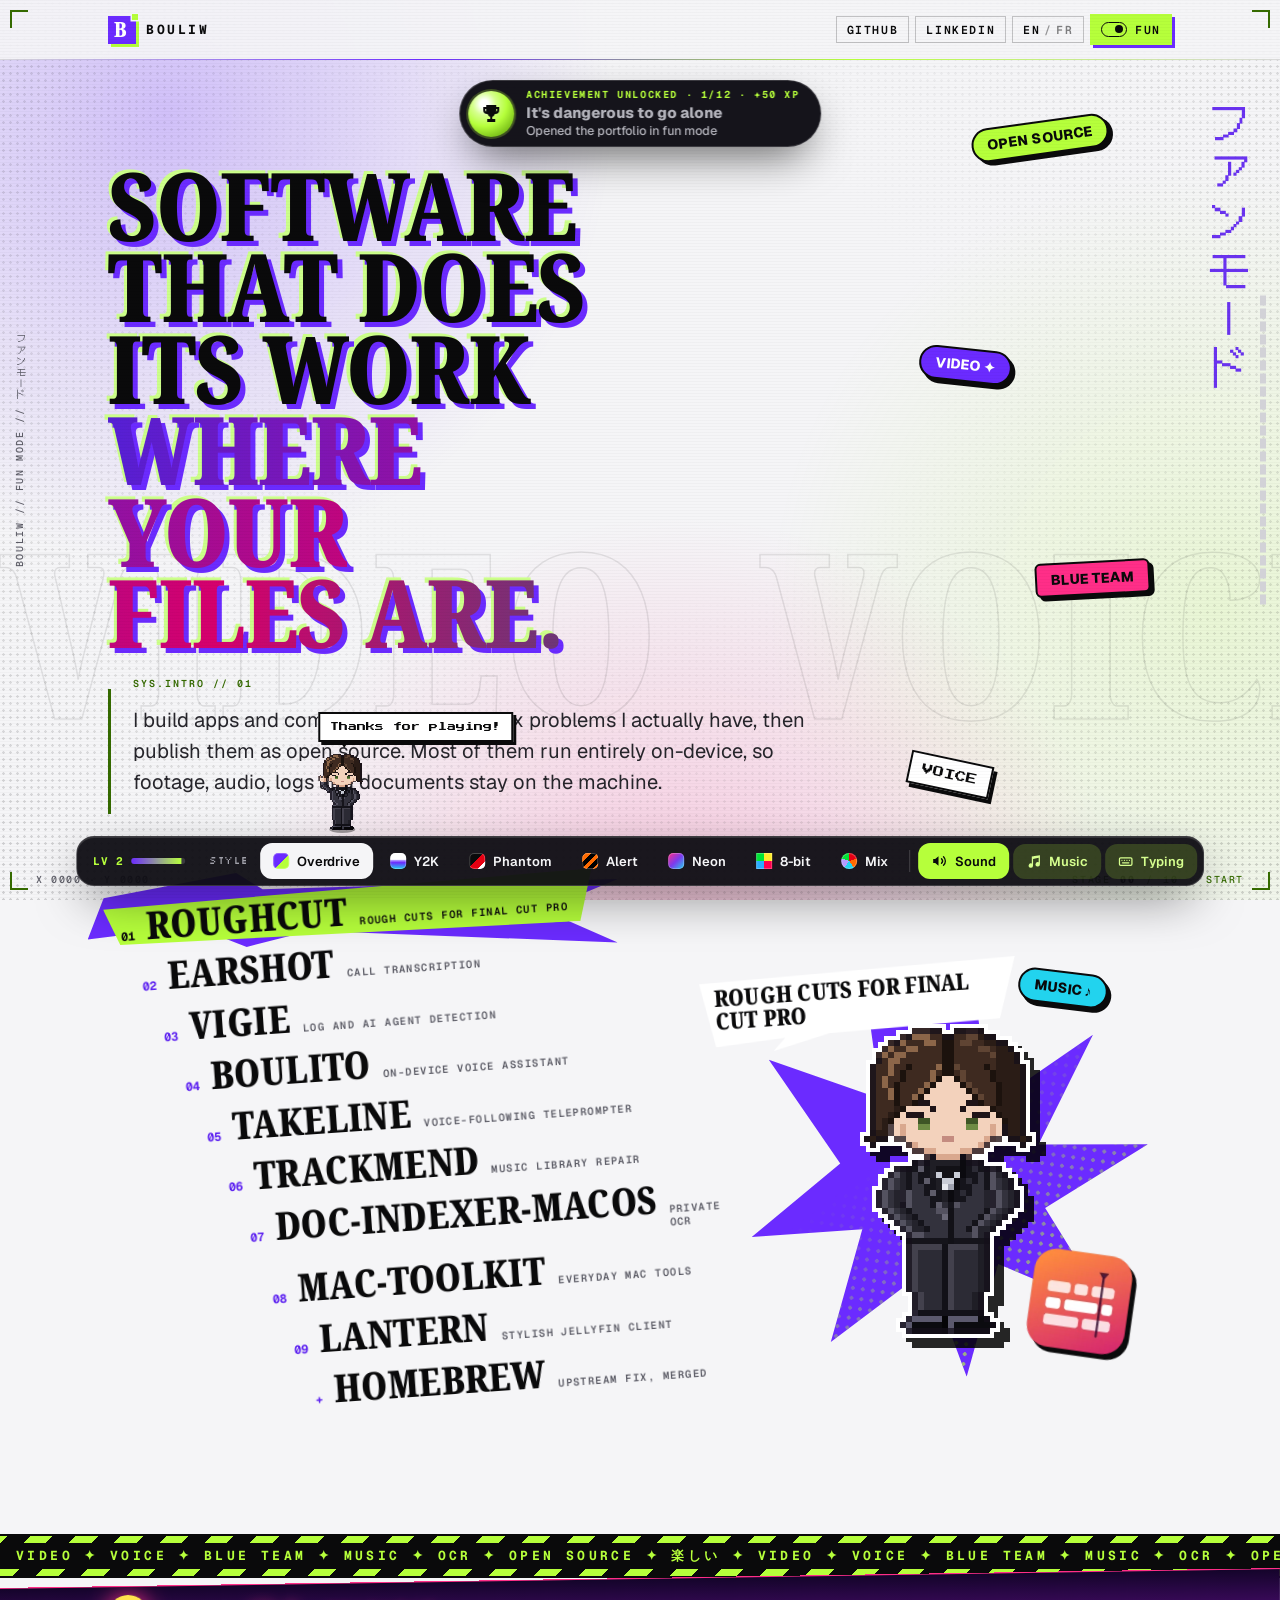
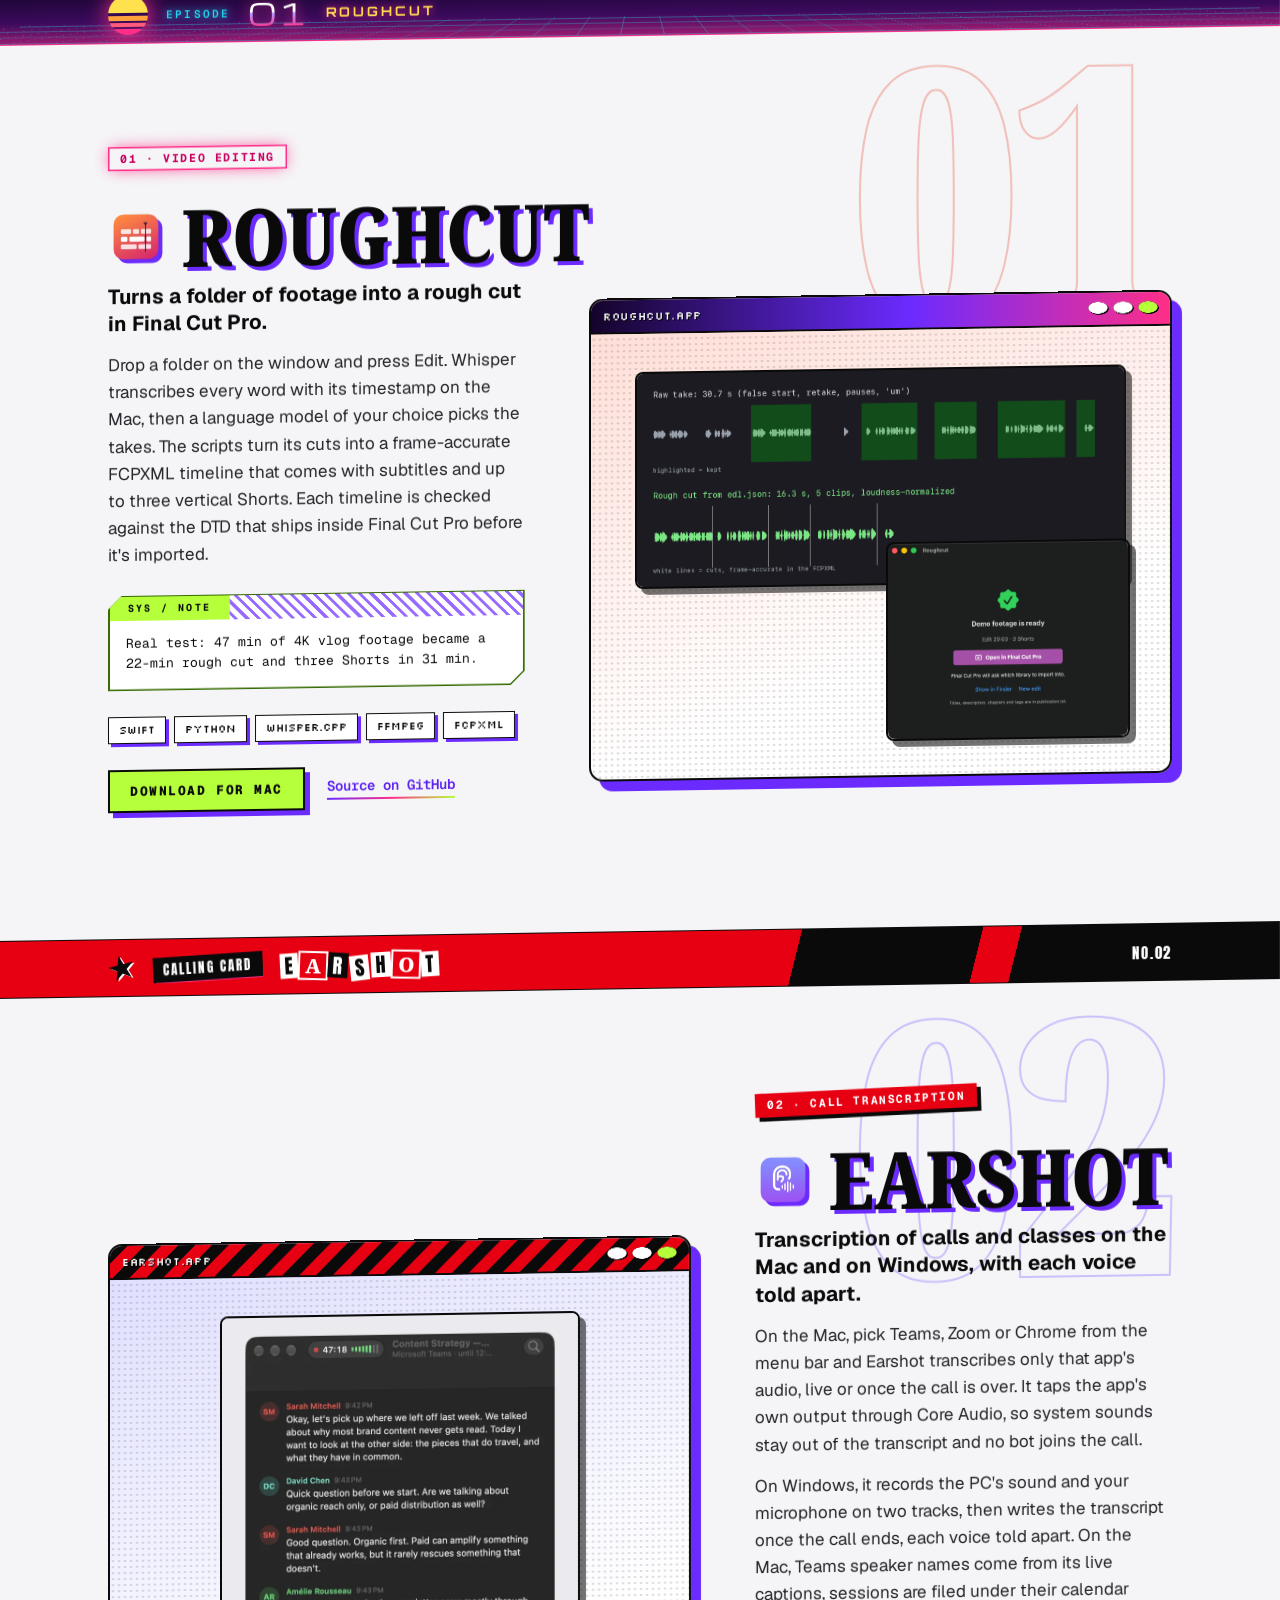
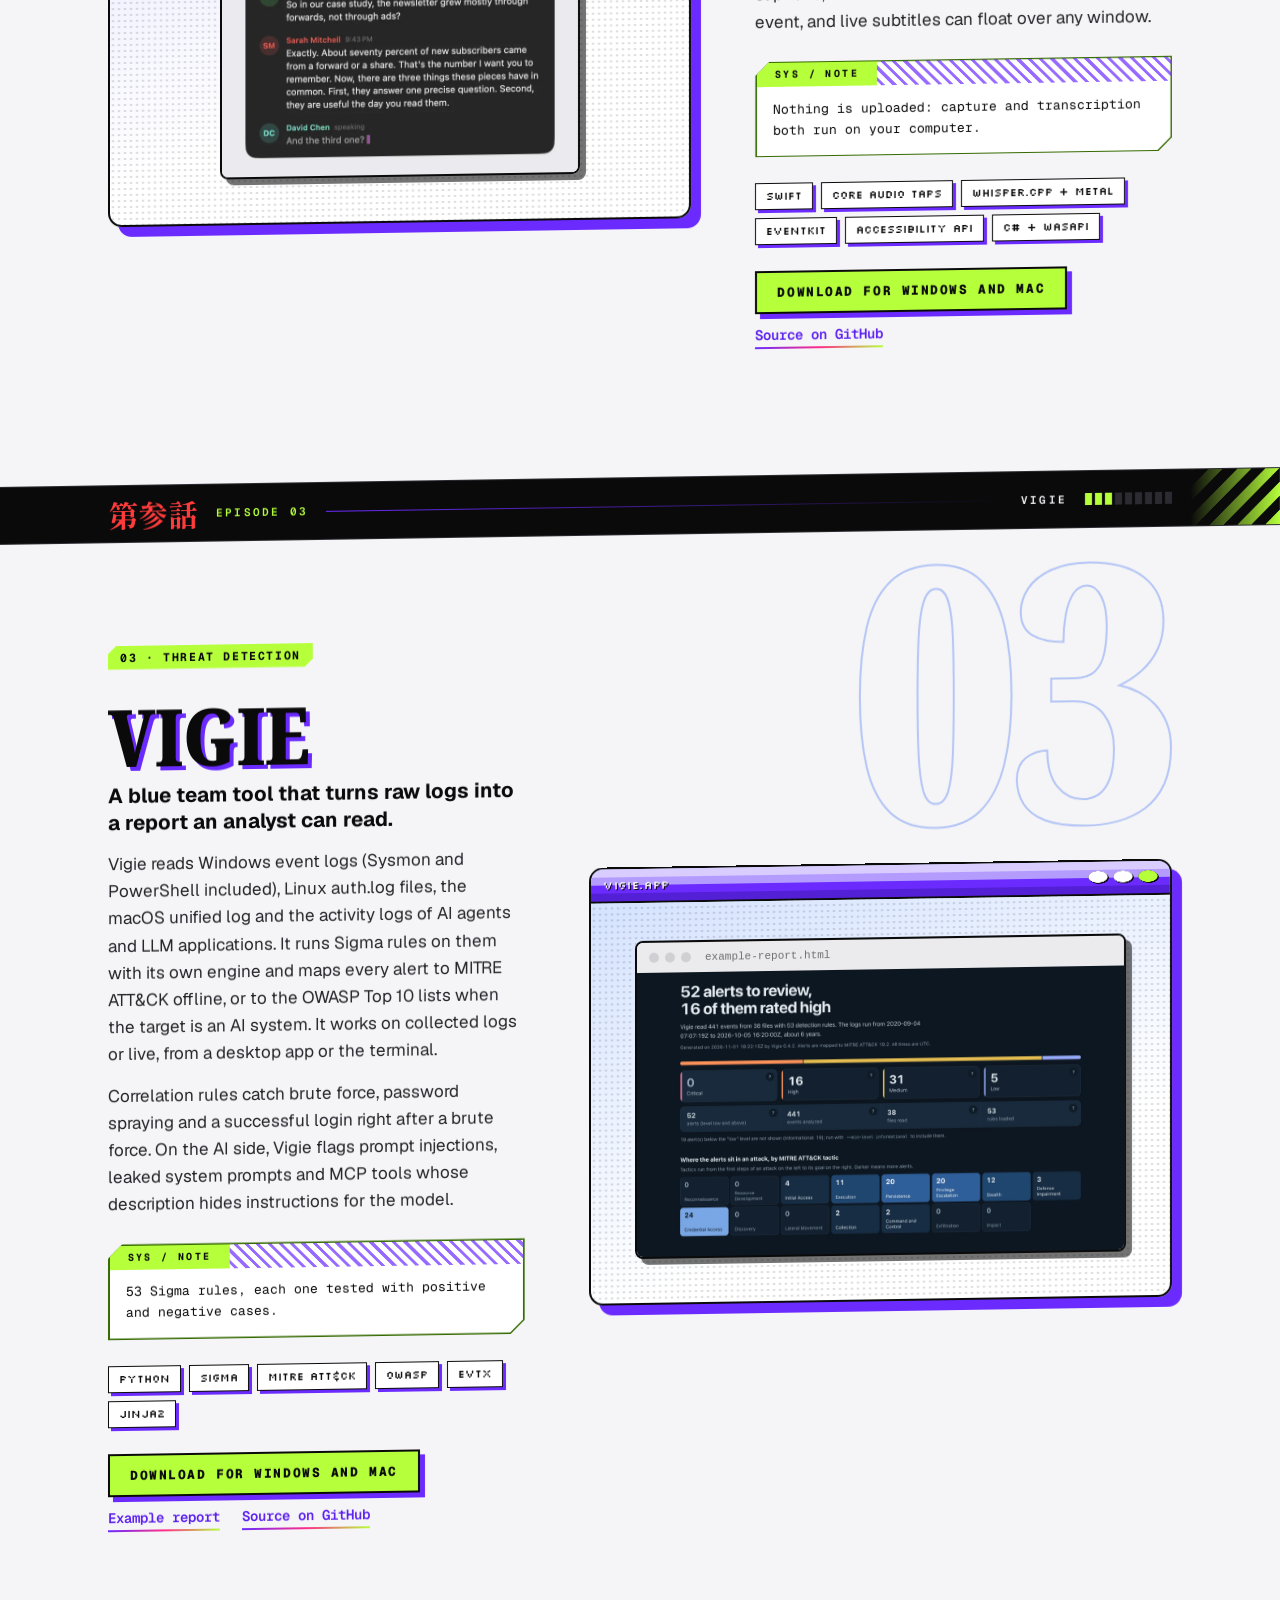
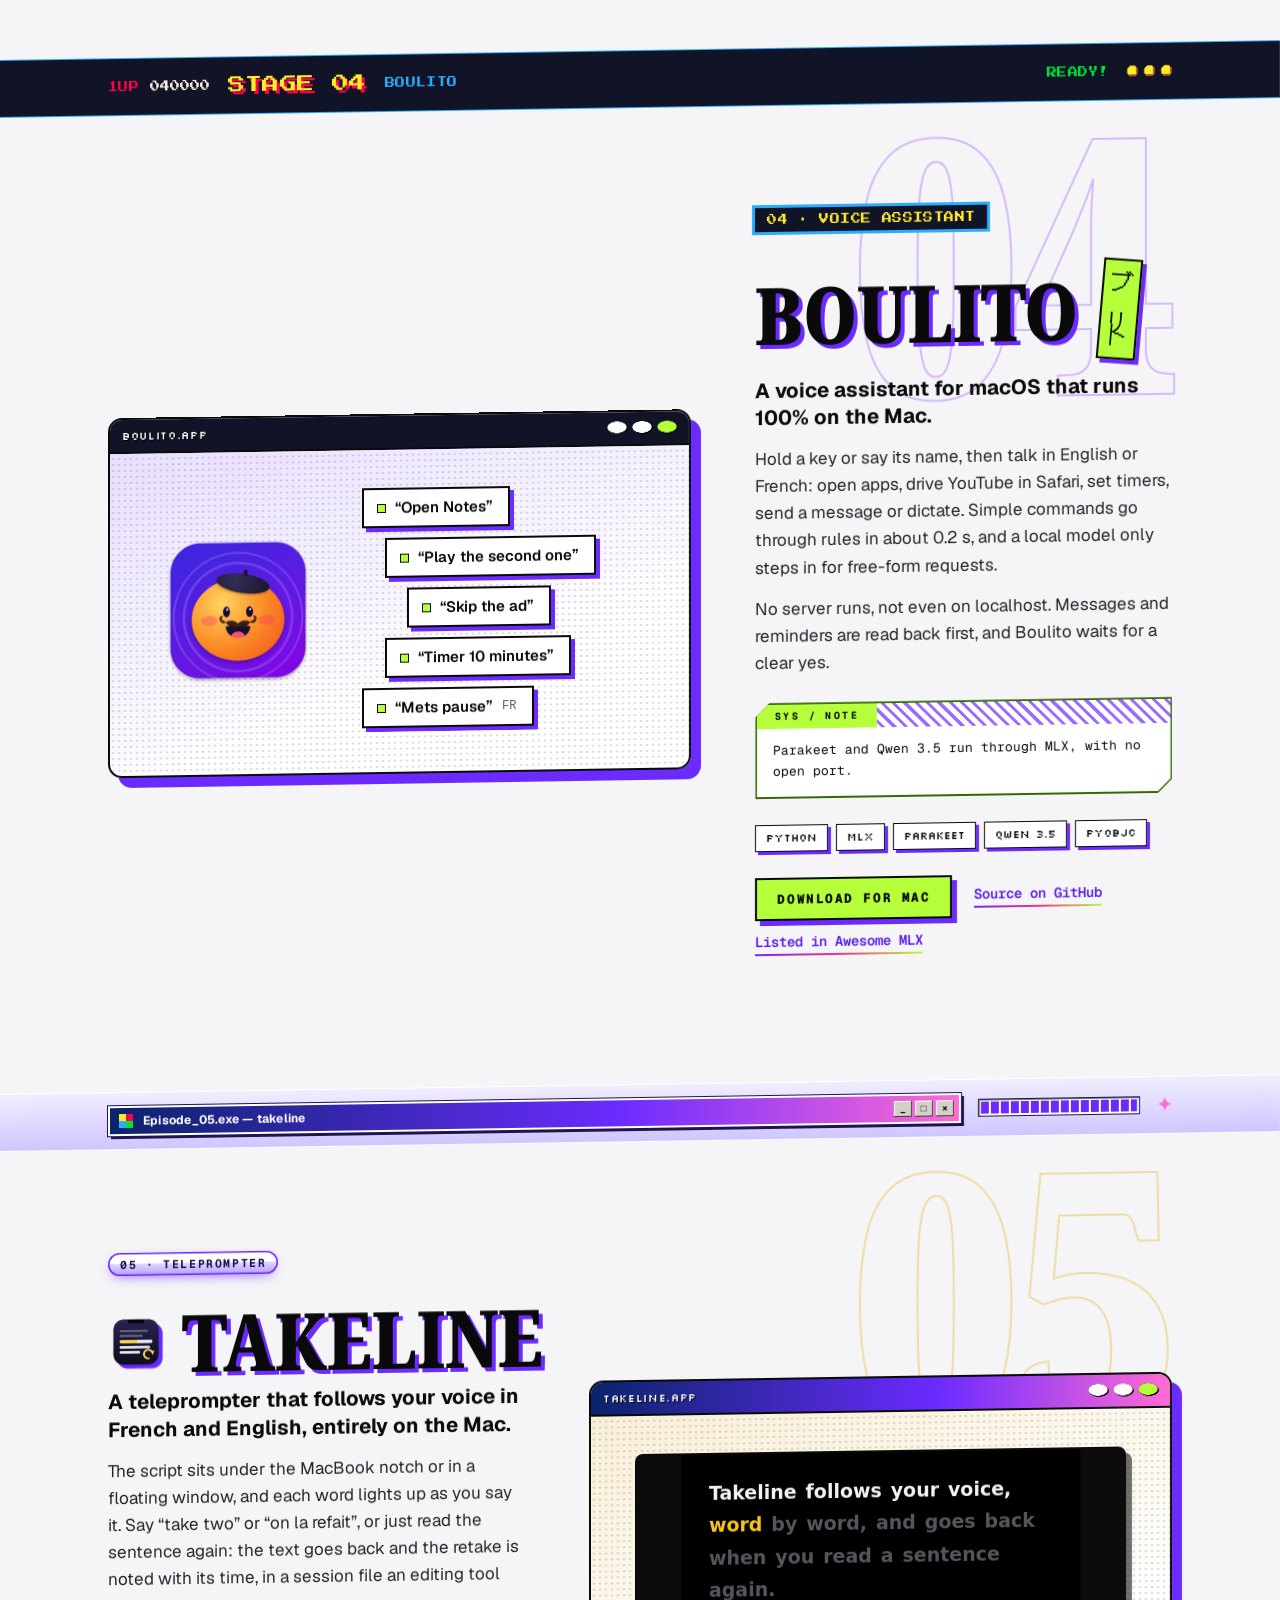
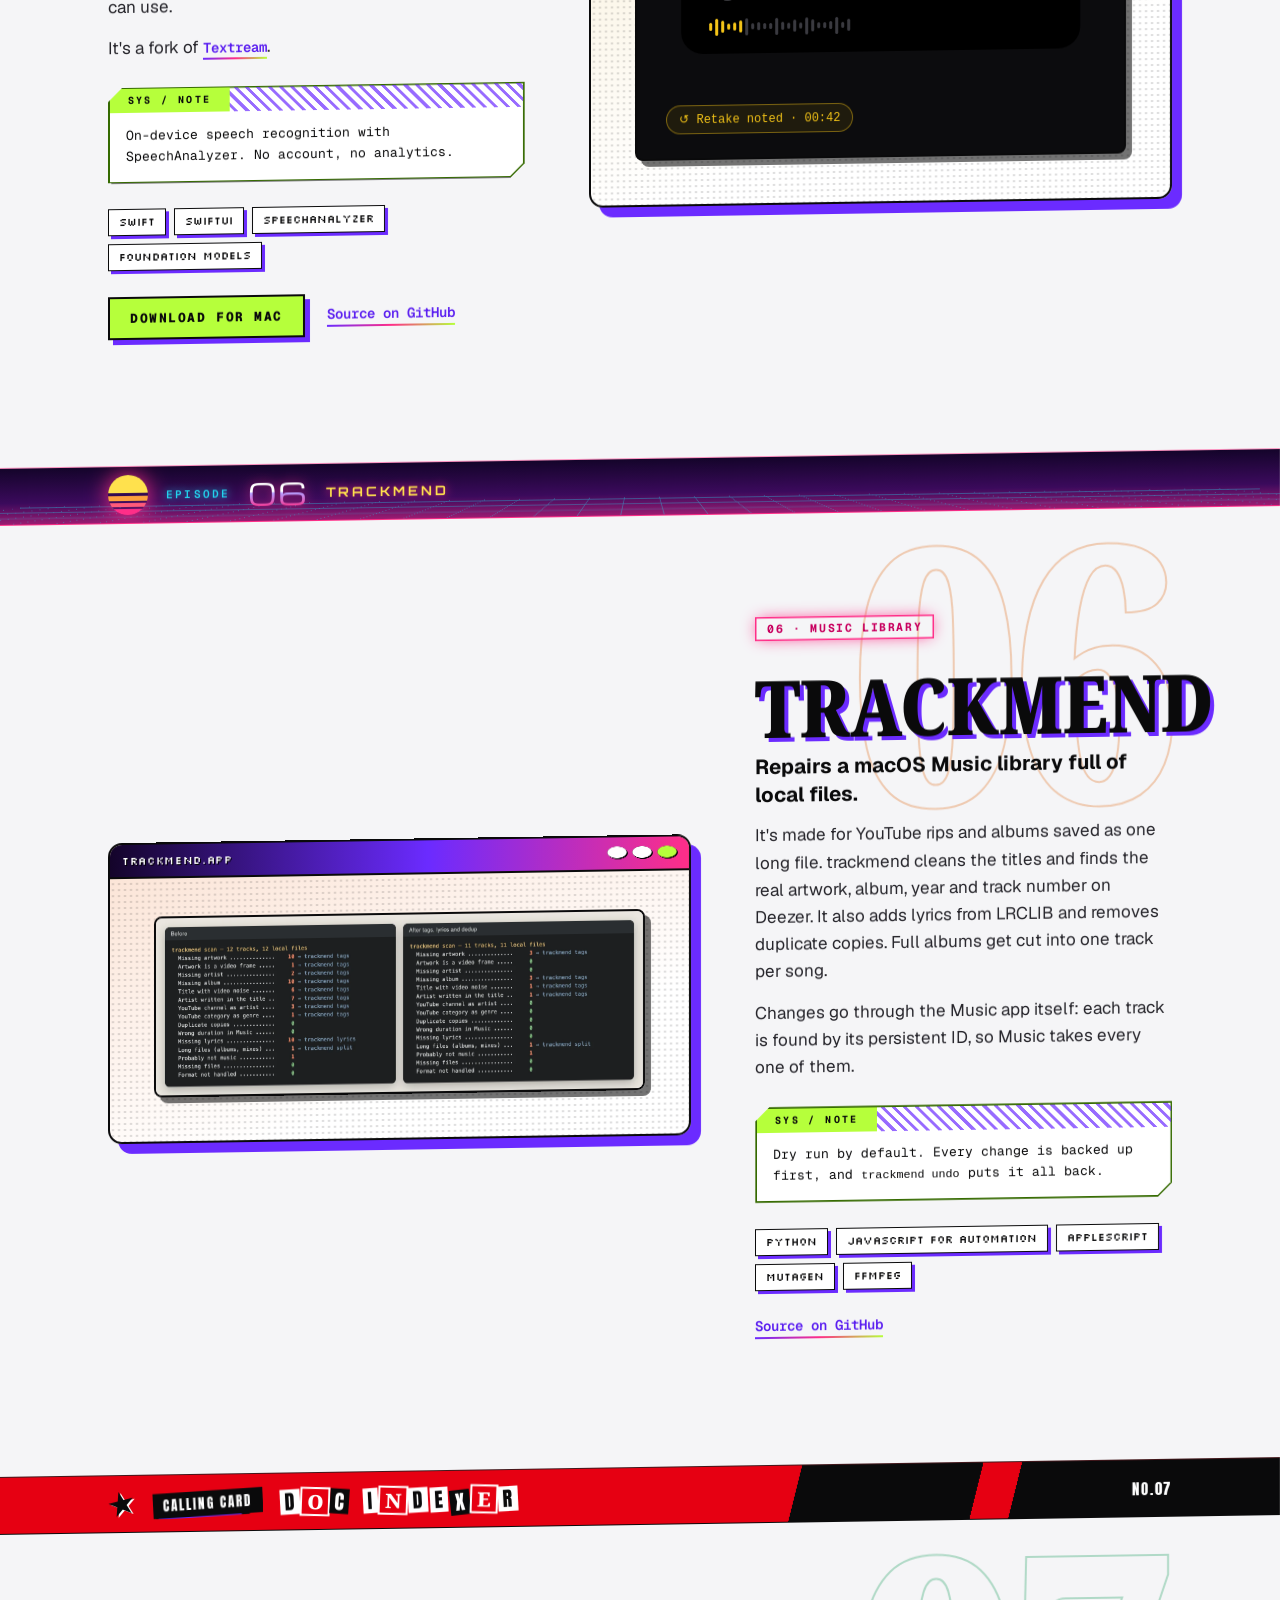
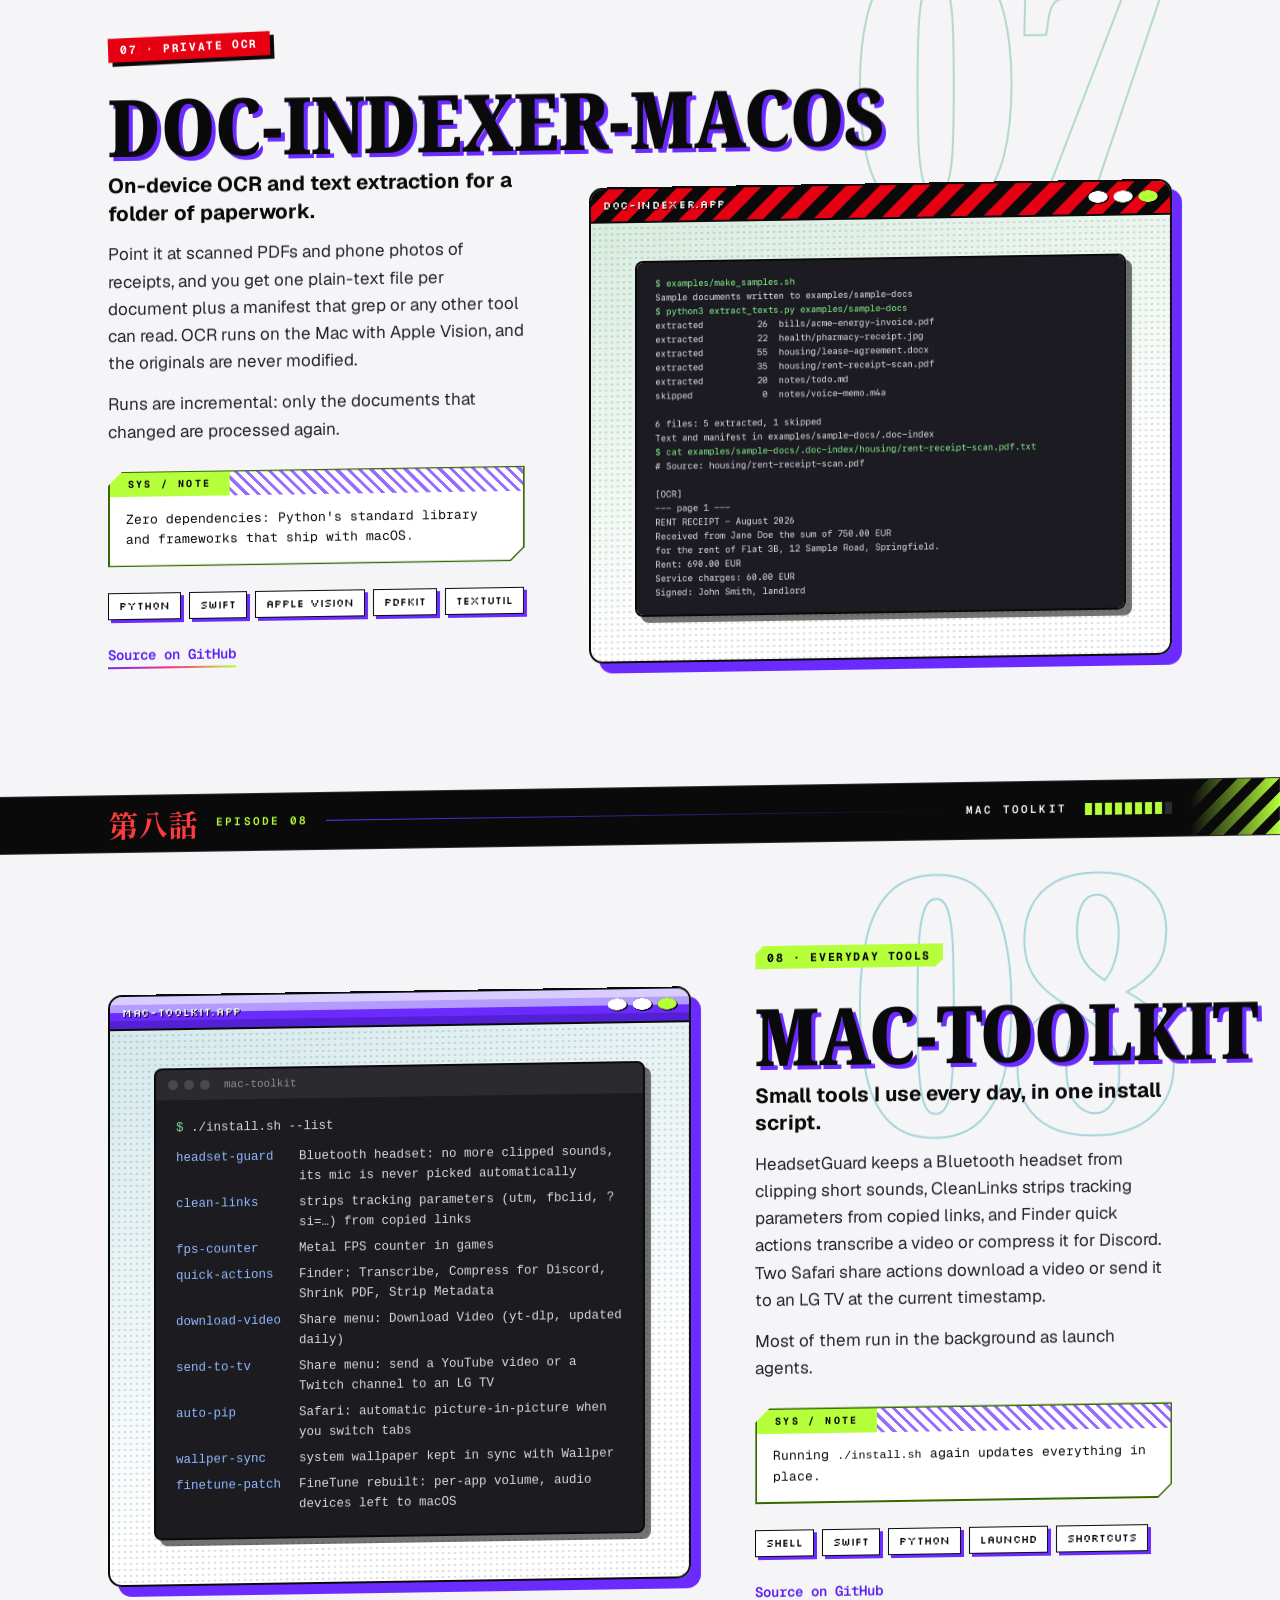
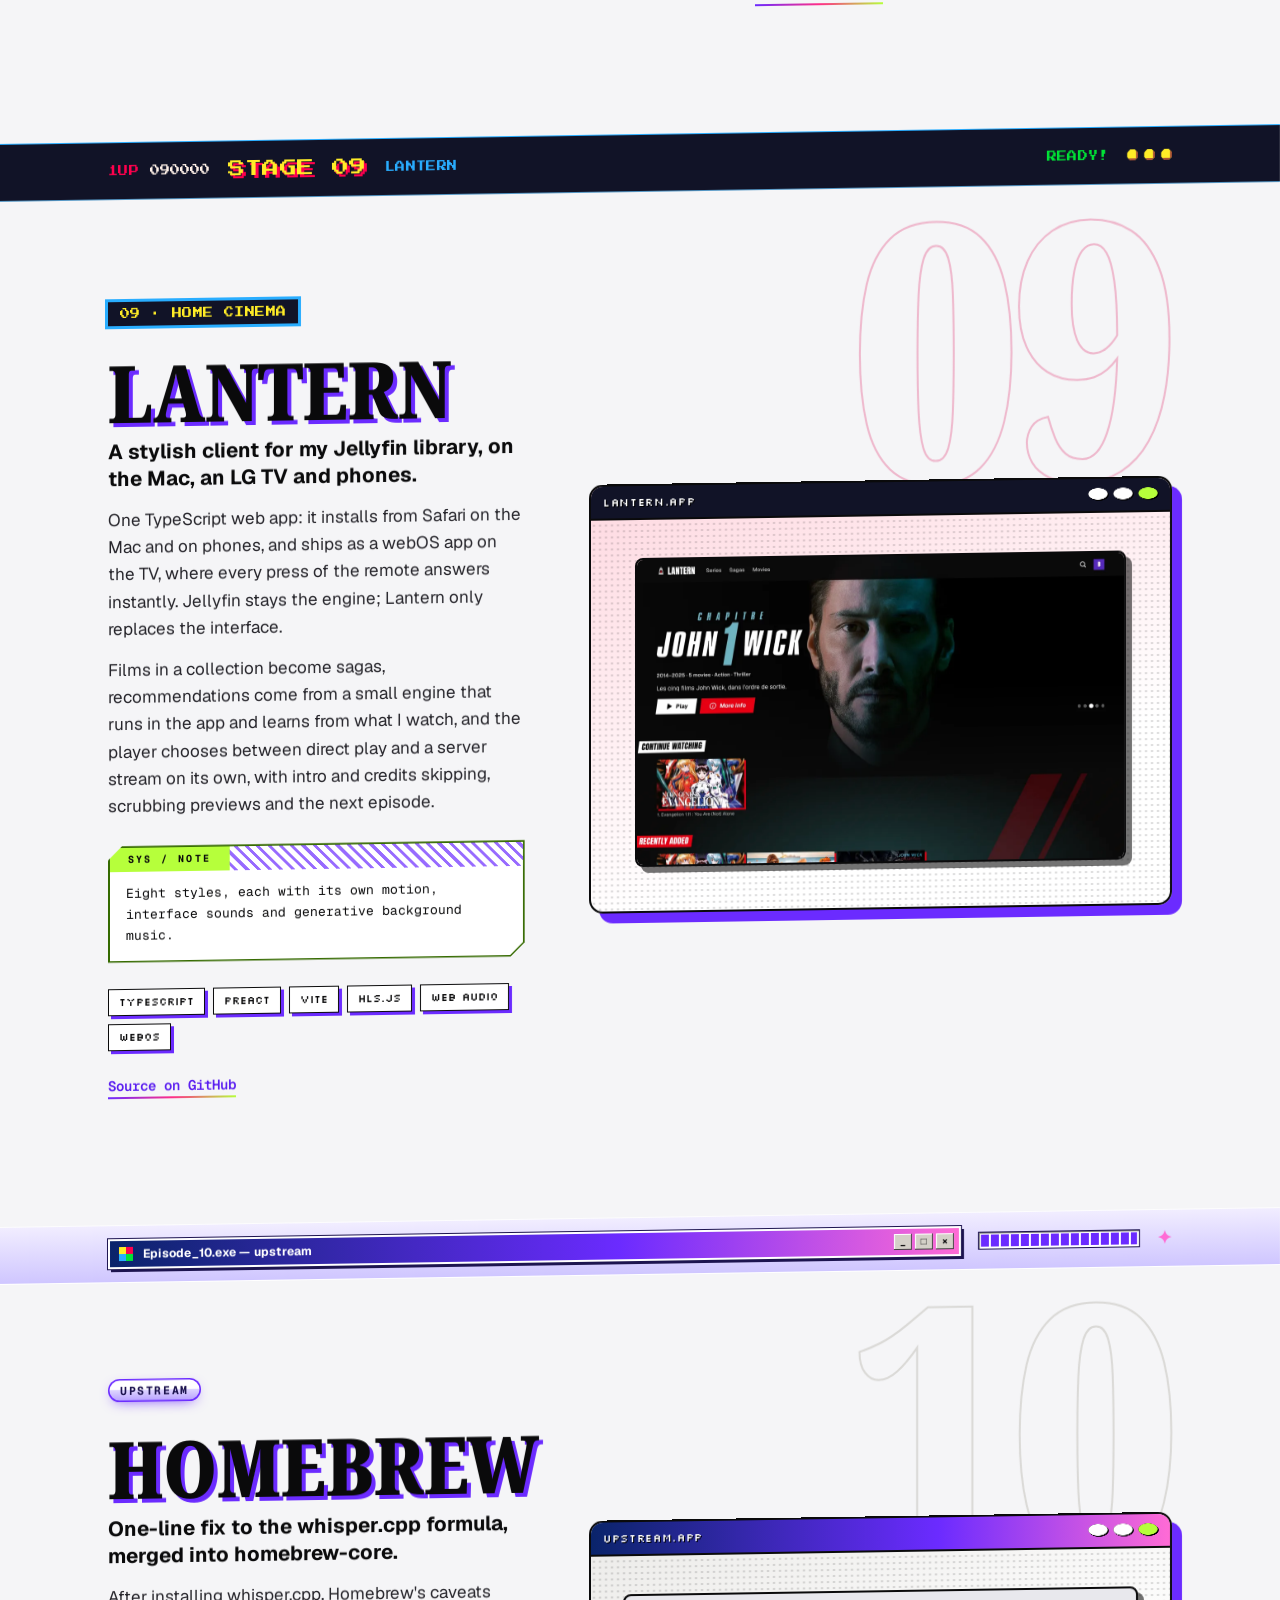
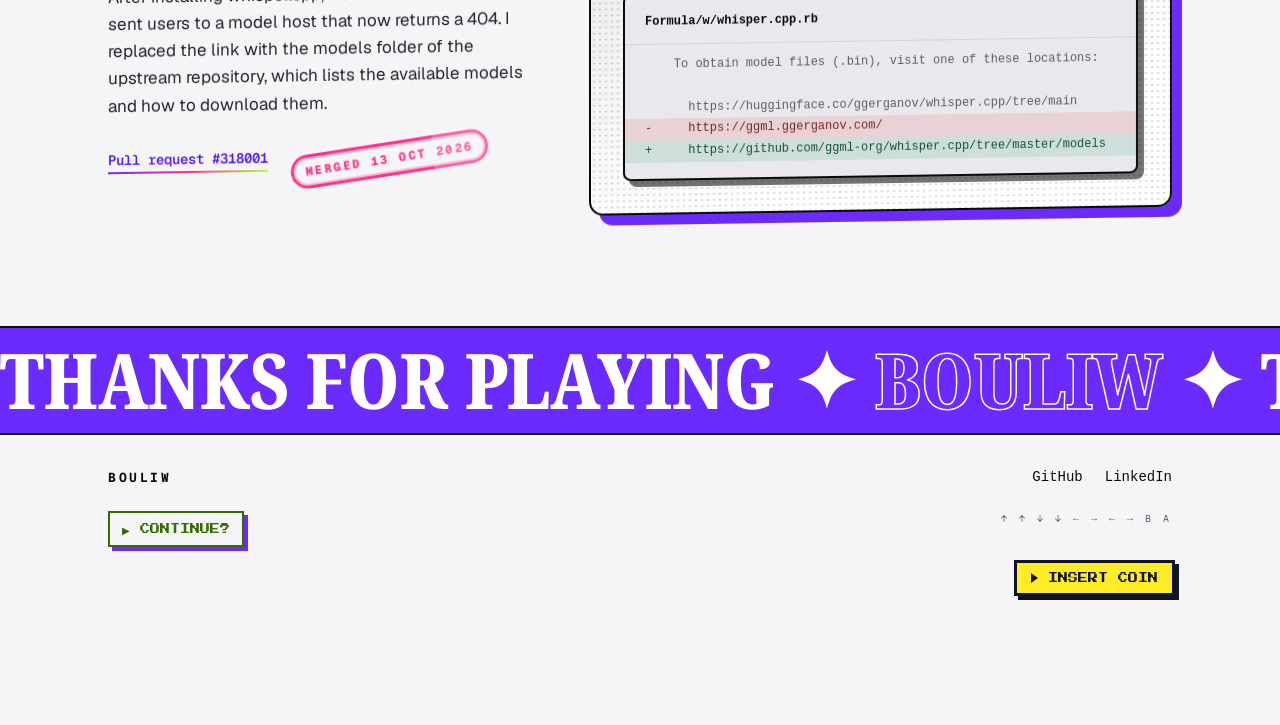
==== index.html @ 59a1ed19 "Describe Earshot on Windows as well as on the Mac Earshot's card read as a Mac-only app. Its label, " ====
<!doctype html>
<html lang="en">
<head>
<meta charset="utf-8">
<meta name="viewport" content="width=device-width, initial-scale=1">
<title>Bouliw · Software that does its work where your files are</title>
<meta name="description" content="Open-source apps and command-line tools for macOS: rough cuts for Final Cut Pro, live transcription, an on-device voice assistant, Sigma log analysis and more.">
<meta property="og:title" content="Bouliw · Software that does its work where your files are">
<meta property="og:description" content="Open-source apps and command-line tools for macOS, most of them running entirely on-device.">
<meta property="og:url" content="https://bouliw.github.io/">
<meta property="og:type" content="website">
<meta property="og:image" content="https://bouliw.github.io/assets/og.png?v=2">
<meta property="og:image:width" content="1200">
<meta property="og:image:height" content="630">
<meta property="og:image:alt" content="Bouliw: Software that does its work where your files are. Roughcut, Earshot, Vigie, Boulito, Takeline, trackmend, doc-indexer, mac-toolkit and Lantern.">
<meta name="twitter:card" content="summary_large_image">
<meta name="theme-color" content="#f5f3ee" media="(prefers-color-scheme: light)">
<meta name="theme-color" content="#0f0f11" media="(prefers-color-scheme: dark)">
<link rel="icon" href="data:image/svg+xml,%3Csvg xmlns='http://www.w3.org/2000/svg' viewBox='0 0 32 32'%3E%3Crect width='32' height='32' rx='8' fill='%2318181b'/%3E%3Ctext x='16' y='23' font-family='Georgia,serif' font-size='20' text-anchor='middle' fill='%23f5f3ee'%3EB%3C/text%3E%3C/svg%3E">
<style>
:root {
  color-scheme: light dark;
  --bg: #f5f3ee;
  --surface: #fffdf9;
  --ink: #18181b;
  --text: #34332f;
  --muted: #6b6963;
  --line: #e2ded4;
  --mix: black;
  --mix-amount: 38%;
  --serif: ui-serif, "New York", "Iowan Old Style", Georgia, serif;
  --sans: -apple-system, BlinkMacSystemFont, "Segoe UI", system-ui, sans-serif;
  --mono: ui-monospace, "SF Mono", Menlo, Consolas, monospace;
}
@media (prefers-color-scheme: dark) {
  :root {
    --bg: #0f0f11;
    --surface: #18181b;
    --ink: #eeede8;
    --text: #c9c7c0;
    --muted: #96948c;
    --line: #27272c;
    --mix: white;
    --mix-amount: 22%;
  }
}
@media (prefers-reduced-motion: no-preference) { html { scroll-behavior: smooth; } }

* { box-sizing: border-box; }
body {
  margin: 0;
  background: var(--bg);
  color: var(--text);
  font: 17px/1.6 var(--sans);
  -webkit-font-smoothing: antialiased;
  text-rendering: optimizeLegibility;
}
a { color: inherit; }
a:focus-visible, pre:focus-visible { outline: 2px solid var(--ink); outline-offset: 3px; border-radius: 4px; }
img, video { display: block; max-width: 100%; height: auto; }
code { font: .9em var(--mono); }
.wrap { max-width: 1160px; margin: 0 auto; padding: 0 clamp(20px, 5vw, 48px); }
.skip { position: absolute; left: -9999px; }
.skip:focus { left: 16px; top: 16px; background: var(--ink); color: var(--bg); padding: 8px 12px; border-radius: 8px; }

/* Header */
.top { display: flex; justify-content: space-between; align-items: center; padding: 28px 0; font: 14px var(--mono); }
.mark { display: inline-flex; align-items: center; gap: 10px; text-decoration: none; color: var(--ink); font-weight: 600; }
.glyph { width: 28px; height: 28px; border-radius: 8px; background: var(--ink); color: var(--bg); display: grid; place-items: center; font: 500 18px/1 var(--serif); }
.top nav { display: flex; gap: 22px; }
.top nav a { color: var(--muted); text-decoration: none; }
.top nav a:hover { color: var(--ink); }

/* Hero */
.hero { padding: clamp(48px, 10vw, 128px) 0 clamp(40px, 7vw, 88px); }
h1 { font: 500 clamp(2.6rem, 6.6vw, 5.2rem)/1.02 var(--serif); letter-spacing: -0.028em; color: var(--ink); margin: 0; max-width: 13ch; }
h1 em { font-style: italic; }
.lede { max-width: 54ch; font-size: clamp(1.06rem, 1.6vw, 1.24rem); line-height: 1.55; color: var(--muted); margin: 28px 0 0; }

/* Index */
.index { margin-top: clamp(48px, 7vw, 80px); }
.index ol { list-style: none; margin: 0; padding: 0; display: grid; column-gap: 48px; border-top: 1px solid var(--line); }
@media (min-width: 760px) { .index ol { grid-template-columns: 1fr 1fr; } }
.index li { border-bottom: 1px solid var(--line); }
.index a { display: grid; grid-template-columns: 2.4em auto 1fr; align-items: baseline; gap: 12px; padding: 14px 0; text-decoration: none; }
.index .n { font: 13px var(--mono); color: var(--muted); }
.index .t { font: 500 1.15rem/1.3 var(--serif); color: var(--ink); display: inline-flex; align-items: center; gap: 10px; }
.index .t::before { content: ""; width: 8px; height: 8px; border-radius: 50%; background: var(--accent); transform: translateY(-1px); }
.index .d { color: var(--muted); font-size: 15px; text-align: right; }
.index a:hover .t { color: var(--accent-ink); }
@media (max-width: 520px) { .index a { grid-template-columns: 2.4em 1fr; } .index .d { grid-column: 2; text-align: left; margin-top: -8px; } }

/* Projects */
[style*="--accent"] {
  --accent-ink: color-mix(in oklab, var(--accent), var(--mix) var(--mix-amount));
  --tint: color-mix(in oklab, var(--accent) 14%, var(--bg));
}
.project { display: grid; grid-template-columns: minmax(0, 1fr); gap: 36px; padding: clamp(56px, 9vw, 112px) 0; border-top: 1px solid var(--line); scroll-margin-top: 16px; }
@media (min-width: 960px) {
  .project { grid-template-columns: minmax(0, 5fr) minmax(0, 7fr); gap: 64px; align-items: center; }
  .project:nth-of-type(even) { grid-template-columns: minmax(0, 7fr) minmax(0, 5fr); }
  .project:nth-of-type(even) .stage { order: -1; }
}
.label { font: 500 12.5px/1 var(--mono); letter-spacing: .07em; text-transform: uppercase; color: var(--accent-ink); margin: 0; }
.head { display: flex; align-items: center; gap: 16px; margin: 18px 0 12px; }
.head img { width: 56px; height: 56px; }
h2 { font: 500 clamp(2.1rem, 3.8vw, 3.1rem)/1.04 var(--serif); letter-spacing: -0.022em; color: var(--ink); margin: 0; }
.tagline { font-size: 1.22rem; line-height: 1.4; color: var(--ink); margin: 0 0 14px; }
.copy p { margin: 0 0 14px; }
.copy .fact { font: 13.5px/1.55 var(--mono); color: var(--ink); border-left: 2px solid var(--accent); padding: 2px 0 2px 14px; margin: 22px 0; }
.stack { list-style: none; padding: 0; margin: 0; display: flex; flex-wrap: wrap; gap: 6px; }
.stack li { font: 12.5px/1 var(--mono); padding: 7px 10px; border: 1px solid var(--line); border-radius: 999px; color: var(--muted); }
.copy .links { display: flex; flex-wrap: wrap; align-items: center; gap: 12px 22px; margin-top: 26px; font-size: 15px; }
.btn { background: var(--ink); color: var(--bg); padding: 10px 17px; border-radius: 999px; text-decoration: none; font-weight: 600; }
.btn:hover { background: var(--accent-ink); }
.more { color: var(--ink); text-decoration: underline; text-decoration-color: var(--line); text-underline-offset: 4px; text-decoration-thickness: 2px; }
.more:hover { text-decoration-color: var(--accent); }

/* Stages */
.stage { margin: 0; background: var(--tint); border-radius: 22px; padding: clamp(20px, 4vw, 44px); position: relative; overflow: hidden; }
.shot { border-radius: 12px; box-shadow: 0 1px 2px rgb(0 0 0 / .08), 0 14px 34px -10px rgb(0 0 0 / .3); }
.roughcut-stage { padding-bottom: clamp(96px, 17vw, 190px); }
.roughcut-stage .inset { position: absolute; width: 42%; right: 7%; bottom: clamp(18px, 3vw, 34px); }
.earshot-stage video { width: 100%; max-width: 360px; margin: 0 auto; }
.window { display: block; text-decoration: none; border-radius: 12px; overflow: hidden; background: #fff; box-shadow: 0 1px 2px rgb(0 0 0 / .08), 0 14px 34px -10px rgb(0 0 0 / .3); }
.bar { height: 30px; display: flex; align-items: center; gap: 6px; padding: 0 12px; background: #ebebed; font: 11px var(--mono); color: #6e6e73; }
.bar i { width: 10px; height: 10px; border-radius: 50%; background: #cfcfd4; }
.bar span { margin-left: 8px; }
.window img { width: 100%; }

.boulito-stage { display: grid; grid-template-columns: auto 1fr; gap: clamp(20px, 4vw, 40px); align-items: center; }
.boulito-stage > img { width: clamp(96px, 16vw, 168px); }
.said { list-style: none; margin: 0; padding: 0; display: grid; gap: 10px; }
.said li { width: fit-content; background: var(--surface); border: 1px solid var(--line); border-radius: 18px 18px 18px 6px; padding: 9px 16px 9px 14px; color: var(--ink); font-size: 16px; display: flex; align-items: center; gap: 10px; box-shadow: 0 6px 18px -12px rgb(0 0 0 / .4); }
.said li::before { content: ""; width: 7px; height: 7px; border-radius: 50%; background: var(--accent); }
.said li:nth-child(2), .said li:nth-child(4) { margin-left: 8%; }
.said li:nth-child(3) { margin-left: 16%; }
.said small { color: var(--muted); font: 12px var(--mono); }

.screen { background: #0c0c0e; border-radius: 14px; aspect-ratio: 16 / 10; position: relative; box-shadow: 0 14px 34px -10px rgb(0 0 0 / .45); overflow: hidden; }
.notch { position: absolute; left: 50%; top: 0; transform: translateX(-50%); width: 82%; background: #000; border-radius: 0 0 22px 22px; padding: clamp(14px, 2.4vw, 22px) clamp(16px, 3vw, 28px) clamp(12px, 2vw, 18px); }
.notch p { margin: 0; font: 600 clamp(14px, 1.9vw, 19px)/1.7 var(--sans); color: #f2f2f2; word-spacing: .12em; }
.notch mark { background: none; color: #f5c518; }
.notch .next { color: #55555b; }
.meter { display: flex; align-items: center; gap: 3px; margin-top: 12px; height: 18px; }
.meter i { width: 3px; border-radius: 2px; background: #3a3a40; height: 30%; }
.meter i:nth-child(-n+6) { background: #f5c518; }
.meter i:nth-child(3n) { height: 70%; } .meter i:nth-child(4n+1) { height: 45%; } .meter i:nth-child(5n+2) { height: 95%; }
.retake { position: absolute; left: 6%; bottom: 8%; font: 12px var(--mono); color: #f5c518; border: 1px solid rgb(245 197 24 / .45); border-radius: 999px; padding: 6px 12px; background: rgb(245 197 24 / .08); }

.term { background: #1c1c20; border-radius: 12px; overflow: hidden; box-shadow: 0 14px 34px -10px rgb(0 0 0 / .45); }
.term .bar { background: #2a2a2f; color: #8e8e95; }
.term .bar i { background: #48484f; }
.term { font: 12.5px/1.6 var(--mono); color: #d8d8dc; }
.term .cmd { margin: 0; padding: 18px 20px 10px; }
.term .cmd b { color: #7fd99a; font-weight: 400; }
.term dl { margin: 0; padding: 0 20px 22px; display: grid; grid-template-columns: max-content 1fr; gap: 6px 18px; }
.term dt { color: #8fb8ff; }
.term dd { margin: 0; }

/* Upstream */
.upstream { padding: clamp(56px, 9vw, 112px) 0; border-top: 1px solid var(--line); display: grid; grid-template-columns: minmax(0, 1fr); gap: 32px; }
@media (min-width: 960px) { .upstream { grid-template-columns: minmax(0, 5fr) minmax(0, 7fr); gap: 64px; align-items: center; } }
.diff-stage { padding: clamp(16px, 3vw, 32px); }
.diff { margin: 0; background: var(--surface); border: 1px solid var(--line); border-radius: 14px; overflow-x: auto; font: 12.5px/1.8 var(--mono); padding: 16px 0; color: var(--muted); }
.diff span { display: block; padding: 0 20px; white-space: pre; }
.diff .file { color: var(--ink); font-weight: 600; border-bottom: 1px solid var(--line); padding-bottom: 10px; margin-bottom: 10px; }
.diff del, .diff ins { text-decoration: none; display: block; padding: 0 20px; white-space: pre; }
.diff del { background: color-mix(in oklab, #e5534b 14%, transparent); color: color-mix(in oklab, #e5534b, var(--mix) var(--mix-amount)); }
.diff ins { background: color-mix(in oklab, #2ea36b 14%, transparent); color: color-mix(in oklab, #2ea36b, var(--mix) var(--mix-amount)); }

/* Footer */
footer { border-top: 1px solid var(--line); padding: 32px 0 48px; display: flex; flex-wrap: wrap; justify-content: space-between; gap: 16px; font: 14px var(--mono); color: var(--muted); }
footer nav { display: flex; gap: 22px; }
footer a { color: var(--ink); text-decoration: none; }
footer a:hover { text-decoration: underline; text-underline-offset: 4px; }

@media (max-width: 600px) {
  body { font-size: 16px; }
  .stage { border-radius: 16px; }
  .roughcut-stage .inset { width: 50%; right: 5%; }
  .said li { font-size: 14.5px; }
  .boulito-stage { grid-template-columns: 1fr; justify-items: start; }
  .term dl { grid-template-columns: 1fr; gap: 0; }
  .term dd { margin-bottom: 10px; }
}
</style>
<link rel="stylesheet" href="fun/fun.css">
<script>
(function () {
  var r = document.documentElement, on = null, skin = null, lang = null;
  r.classList.add('has-js');
  try { on = localStorage.getItem('bouliw-fun'); skin = localStorage.getItem('bouliw-fun-style'); lang = localStorage.getItem('bouliw-lang'); } catch (e) {}
  if (lang !== 'fr' && lang !== 'en') lang = /^fr/i.test((navigator.languages && navigator.languages[0]) || navigator.language || '') ? 'fr' : 'en';
  if (lang === 'fr') {
    /* Hidden for a moment while lang.js swaps in the French copy (shown anyway after 1.5 s). */
    r.lang = 'fr';
    r.classList.add('i18n-pending');
    setTimeout(function () { r.classList.remove('i18n-pending'); }, 1500);
  }
  if (on === 'off') return;
  r.dataset.fun = '';
  r.dataset.skin = /^(overdrive|y2k|phantom|alert|neon|pixel|mix)$/.test(skin) ? skin : 'overdrive';
  r.classList.add('od-intro');
})();
</script>
</head>
<body>
<a class="skip" href="#projects" data-i18n="t0">Skip to projects</a>
<div class="wrap">

<header class="top">
  <a class="mark" href="/"><span class="glyph" aria-hidden="true">B</span>Bouliw</a>
  <nav aria-label="Elsewhere" data-i18n-aria="a0">
    <a href="https://github.com/Bouliw">GitHub</a>
    <a href="https://www.linkedin.com/in/martin-laffont-1a218b250/">LinkedIn</a>
    <button type="button" class="lang-toggle" aria-label="Français" lang="fr"><b data-l="en" lang="en">EN</b><i aria-hidden="true">/</i><b data-l="fr" lang="fr">FR</b></button>
  </nav>
  <button type="button" class="fun-toggle" aria-pressed="false" aria-label="Fun mode"><span class="fun-switch" aria-hidden="true"><i></i></span><span class="fun-label">Fun</span></button>
</header>

<section class="hero">
  <h1 data-i18n="t1">Software that does its work <em>where your files&nbsp;are.</em></h1>
  <p class="lede" data-i18n="t2">I build apps and command-line tools to fix problems I actually have, then publish them as open source. Most of them run entirely on-device, so footage, audio, logs and documents stay on the machine.</p>

  <nav class="index" aria-label="Projects" data-i18n-aria="a1">
    <ol>
      <li style="--accent:#e8553f"><a href="#roughcut"><span class="n">01</span><span class="t">Roughcut</span><span class="d" data-i18n="t3">Rough cuts for Final Cut Pro</span></a></li>
      <li style="--accent:#7c5cff"><a href="#earshot"><span class="n">02</span><span class="t">Earshot</span><span class="d" data-i18n="t4">Call transcription</span></a></li>
      <li style="--accent:#3d6df2"><a href="#vigie"><span class="n">03</span><span class="t">Vigie</span><span class="d" data-i18n="t5">Log and AI agent detection</span></a></li>
      <li style="--accent:#9a4dff"><a href="#boulito"><span class="n">04</span><span class="t">Boulito</span><span class="d" data-i18n="t6">On-device voice assistant</span></a></li>
      <li style="--accent:#e0b000"><a href="#takeline"><span class="n">05</span><span class="t">Takeline</span><span class="d" data-i18n="t7">Voice-following teleprompter</span></a></li>
      <li style="--accent:#e07a2e"><a href="#trackmend"><span class="n">06</span><span class="t">trackmend</span><span class="d" data-i18n="t8">Music library repair</span></a></li>
      <li style="--accent:#2ea36b"><a href="#doc-indexer"><span class="n">07</span><span class="t">doc-indexer-macos</span><span class="d" data-i18n="t9">Private OCR</span></a></li>
      <li style="--accent:#1499a6"><a href="#mac-toolkit"><span class="n">08</span><span class="t">mac-toolkit</span><span class="d" data-i18n="t10">Everyday Mac tools</span></a></li>
      <li style="--accent:#e0457b"><a href="#lantern"><span class="n">09</span><span class="t">Lantern</span><span class="d" data-i18n="t69">Stylish Jellyfin client</span></a></li>
      <li style="--accent:#a8a49a"><a href="#upstream"><span class="n">+</span><span class="t">Homebrew</span><span class="d" data-i18n="t11">Upstream fix, merged</span></a></li>
    </ol>
  </nav>
</section>

<main id="projects">

<article class="project" id="roughcut" style="--accent:#e8553f">
  <div class="copy">
    <p class="label" data-i18n="t14">01 · Video editing</p>
    <div class="head"><img src="assets/roughcut-icon.webp" width="192" height="192" alt=""><h2>Roughcut</h2></div>
    <p class="tagline" data-i18n="t15">Turns a folder of footage into a rough cut in Final Cut Pro.</p>
    <p data-i18n="t16">Drop a folder on the window and press Edit. Whisper transcribes every word with its timestamp on the Mac, then a language model of your choice picks the takes. The scripts turn its cuts into a frame-accurate FCPXML timeline that comes with subtitles and up to three vertical Shorts. Each timeline is checked against the DTD that ships inside Final Cut Pro before it's imported.</p>
    <p class="fact" data-i18n="t17">Real test: 47 min of 4K vlog footage became a 22-min rough cut and three Shorts in 31 min.</p>
    <ul class="stack"><li>Swift</li><li>Python</li><li>whisper.cpp</li><li>ffmpeg</li><li>FCPXML</li></ul>
    <p class="links"><a class="btn" href="https://github.com/Bouliw/fcpxml-roughcut/releases/latest" data-i18n="t12">Download for Mac</a><a class="more" href="https://github.com/Bouliw/fcpxml-roughcut" data-i18n="t13">Source on GitHub</a></p>
  </div>
  <figure class="stage roughcut-stage">
    <img class="shot" src="assets/roughcut-before-after.webp" width="1280" height="560" alt="Waveforms of a 30.7 s raw take with the kept parts highlighted, then the 16.3 s rough cut made from it" data-i18n-alt="a2">
    <img class="shot inset" src="assets/roughcut-app.webp" width="640" height="521" alt="Roughcut window: the demo footage is ready, a 20-minute edit and three Shorts, with an Open in Final Cut Pro button" data-i18n-alt="a3">
  </figure>
</article>

<article class="project" id="earshot" style="--accent:#7c5cff">
  <div class="copy">
    <p class="label" data-i18n="t18">02 · Call transcription</p>
    <div class="head"><img src="assets/earshot-icon.webp" width="192" height="192" alt="" loading="lazy"><h2>Earshot</h2></div>
    <p class="tagline" data-i18n="t19">Transcription of calls and classes on the Mac and on Windows, with each voice told apart.</p>
    <p data-i18n="t20">On the Mac, pick Teams, Zoom or Chrome from the menu bar and Earshot transcribes only that app's audio, live or once the call is over. It taps the app's own output through Core Audio, so system sounds stay out of the transcript and no bot joins the call.</p>
    <p data-i18n="t21">On Windows, it records the PC's sound and your microphone on two tracks, then writes the transcript once the call ends, each voice told apart. On the Mac, Teams speaker names come from its live captions, sessions are filed under their calendar event, and live subtitles can float over any window.</p>
    <p class="fact" data-i18n="t22">Nothing is uploaded: capture and transcription both run on your computer.</p>
    <ul class="stack"><li>Swift</li><li>Core Audio taps</li><li>whisper.cpp + Metal</li><li>EventKit</li><li>Accessibility API</li><li>C# + WASAPI</li></ul>
    <p class="links"><a class="btn" href="https://github.com/Bouliw/earshot/releases/latest" data-i18n="t28b">Download for Windows and Mac</a><a class="more" href="https://github.com/Bouliw/earshot" data-i18n="t13">Source on GitHub</a></p>
  </div>
  <figure class="stage earshot-stage">
    <video class="shot" data-autoplay muted loop playsinline preload="none" width="760" height="980" poster="assets/earshot-poster.webp" aria-label="Earshot's menu bar panel lists the apps playing sound, then a live transcript of a Teams class fills in with speaker names (demo data)" data-i18n-aria="a4">
      <source src="assets/earshot-demo.mp4" type="video/mp4">
    </video>
  </figure>
</article>

<article class="project" id="vigie" style="--accent:#3d6df2">
  <div class="copy">
    <p class="label" data-i18n="t23">03 · Threat detection</p>
    <div class="head"><h2>Vigie</h2></div>
    <p class="tagline" data-i18n="t24">A blue team tool that turns raw logs into a report an analyst can read.</p>
    <p data-i18n="t25">Vigie reads Windows event logs (Sysmon and PowerShell included), Linux auth.log files, the macOS unified log and the activity logs of AI agents and LLM applications. It runs Sigma rules on them with its own engine and maps every alert to MITRE ATT&amp;CK offline, or to the OWASP Top 10 lists when the target is an AI system. It works on collected logs or live, from a desktop app or the terminal.</p>
    <p data-i18n="t26">Correlation rules catch brute force, password spraying and a successful login right after a brute force. On the AI side, Vigie flags prompt injections, leaked system prompts and MCP tools whose description hides instructions for the model.</p>
    <p class="fact" data-i18n="t27">53 Sigma rules, each one tested with positive and negative cases.</p>
    <ul class="stack"><li>Python</li><li>Sigma</li><li>MITRE ATT&amp;CK</li><li>OWASP</li><li>EVTX</li><li>Jinja2</li></ul>
    <p class="links"><a class="btn" href="https://github.com/Bouliw/vigie/releases/latest" data-i18n="t28b">Download for Windows and Mac</a><a class="more" href="https://bouliw.github.io/vigie/example-report.html" data-i18n="t28">Example report</a><a class="more" href="https://github.com/Bouliw/vigie" data-i18n="t13">Source on GitHub</a></p>
  </div>
  <figure class="stage">
    <a class="window" href="https://bouliw.github.io/vigie/example-report.html">
      <span class="bar" aria-hidden="true"><i></i><i></i><i></i><span>example-report.html</span></span>
      <img src="assets/vigie-report.webp" width="1200" height="700" loading="lazy" decoding="async" alt="Top of a Vigie HTML report: the verdict, alert counts by severity and the MITRE ATT&amp;CK tactics they map to" data-i18n-alt="a5">
    </a>
  </figure>
</article>

<article class="project" id="boulito" style="--accent:#9a4dff">
  <div class="copy">
    <p class="label" data-i18n="t29">04 · Voice assistant</p>
    <div class="head"><h2>Boulito</h2></div>
    <p class="tagline" data-i18n="t30">A voice assistant for macOS that runs 100% on the Mac.</p>
    <p data-i18n="t31">Hold a key or say its name, then talk in English or French: open apps, drive YouTube in Safari, set timers, send a message or dictate. Simple commands go through rules in about 0.2 s, and a local model only steps in for free-form requests.</p>
    <p data-i18n="t32">No server runs, not even on localhost. Messages and reminders are read back first, and Boulito waits for a clear yes.</p>
    <p class="fact" data-i18n="t33">Parakeet and Qwen 3.5 run through MLX, with no open port.</p>
    <ul class="stack"><li>Python</li><li>MLX</li><li>Parakeet</li><li>Qwen 3.5</li><li>PyObjC</li></ul>
    <p class="links"><a class="btn" href="https://github.com/Bouliw/boulito/releases/latest" data-i18n="t12">Download for Mac</a><a class="more" href="https://github.com/Bouliw/boulito" data-i18n="t13">Source on GitHub</a><a class="more" href="https://github.com/antranapp/awesome-mlx" data-i18n="t75">Listed in Awesome MLX</a></p>
  </div>
  <figure class="stage boulito-stage" role="img" aria-label="Boulito's icon next to examples of spoken commands: Open Notes, Play the second one, Skip the ad, Timer 10 minutes, Mets pause" data-i18n-aria="a6">
    <img src="assets/boulito-icon.webp" width="384" height="384" alt="" loading="lazy">
    <ul class="said" data-i18n="t34">
      <li>“Open Notes”</li>
      <li>“Play the second one”</li>
      <li>“Skip the ad”</li>
      <li>“Timer 10 minutes”</li>
      <li lang="fr">“Mets pause” <small>FR</small></li>
    </ul>
  </figure>
</article>

<article class="project" id="takeline" style="--accent:#e0b000">
  <div class="copy">
    <p class="label" data-i18n="t35">05 · Teleprompter</p>
    <div class="head"><img src="assets/takeline-icon.webp" width="192" height="192" alt="" loading="lazy"><h2>Takeline</h2></div>
    <p class="tagline" data-i18n="t36">A teleprompter that follows your voice in French and English, entirely on the Mac.</p>
    <p data-i18n="t37">The script sits under the MacBook notch or in a floating window, and each word lights up as you say it. Say “take two” or “on la refait”, or just read the sentence again: the text goes back and the retake is noted with its time, in a session file an editing tool can use.</p>
    <p data-i18n="t38">It's a fork of <a class="more" href="https://github.com/f/textream">Textream</a>.</p>
    <p class="fact" data-i18n="t39">On-device speech recognition with SpeechAnalyzer. No account, no analytics.</p>
    <ul class="stack"><li>Swift</li><li>SwiftUI</li><li>SpeechAnalyzer</li><li>Foundation Models</li></ul>
    <p class="links"><a class="btn" href="https://github.com/Bouliw/takeline/releases/latest" data-i18n="t12">Download for Mac</a><a class="more" href="https://github.com/Bouliw/takeline" data-i18n="t13">Source on GitHub</a></p>
  </div>
  <figure class="stage" role="img" aria-label="Illustration: a script under the MacBook notch, with the word being read highlighted and a retake noted" data-i18n-aria="a7">
    <div class="screen">
      <div class="notch">
        <p data-i18n="t40">Takeline follows your voice, <mark>word</mark> <span class="next">by word, and goes back when you read a sentence again.</span></p>
        <div class="meter"><i></i><i></i><i></i><i></i><i></i><i></i><i></i><i></i><i></i><i></i><i></i><i></i><i></i><i></i><i></i><i></i><i></i><i></i><i></i><i></i><i></i><i></i><i></i><i></i></div>
      </div>
      <div class="retake" data-i18n="t41">↺ Retake noted · 00:42</div>
    </div>
  </figure>
</article>

<article class="project" id="trackmend" style="--accent:#e07a2e">
  <div class="copy">
    <p class="label" data-i18n="t42">06 · Music library</p>
    <div class="head"><h2>trackmend</h2></div>
    <p class="tagline" data-i18n="t43">Repairs a macOS Music library full of local files.</p>
    <p data-i18n="t44">It's made for YouTube rips and albums saved as one long file. trackmend cleans the titles and finds the real artwork, album, year and track number on Deezer. It also adds lyrics from LRCLIB and removes duplicate copies. Full albums get cut into one track per song.</p>
    <p data-i18n="t45">Changes go through the Music app itself: each track is found by its persistent ID, so Music takes every one of them.</p>
    <p class="fact" data-i18n="t46">Dry run by default. Every change is backed up first, and <code>trackmend undo</code> puts it all back.</p>
    <ul class="stack"><li>Python</li><li>JavaScript for Automation</li><li>AppleScript</li><li>mutagen</li><li>ffmpeg</li></ul>
    <p class="links"><a class="more" href="https://github.com/Bouliw/trackmend" data-i18n="t13">Source on GitHub</a></p>
  </div>
  <figure class="stage">
    <img class="shot" src="assets/trackmend-scan.webp" width="1600" height="581" loading="lazy" decoding="async" alt="trackmend scan report on a sample library of twelve files, before and after the tags, lyrics and dedup commands" data-i18n-alt="a8">
  </figure>
</article>

<article class="project" id="doc-indexer" style="--accent:#2ea36b">
  <div class="copy">
    <p class="label" data-i18n="t47">07 · Private OCR</p>
    <div class="head"><h2>doc-indexer-macos</h2></div>
    <p class="tagline" data-i18n="t48">On-device OCR and text extraction for a folder of paperwork.</p>
    <p data-i18n="t49">Point it at scanned PDFs and phone photos of receipts, and you get one plain-text file per document plus a manifest that grep or any other tool can read. OCR runs on the Mac with Apple Vision, and the originals are never modified.</p>
    <p data-i18n="t50">Runs are incremental: only the documents that changed are processed again.</p>
    <p class="fact" data-i18n="t51">Zero dependencies: Python's standard library and frameworks that ship with macOS.</p>
    <ul class="stack"><li>Python</li><li>Swift</li><li>Apple Vision</li><li>PDFKit</li><li>textutil</li></ul>
    <p class="links"><a class="more" href="https://github.com/Bouliw/doc-indexer-macos" data-i18n="t13">Source on GitHub</a></p>
  </div>
  <figure class="stage">
    <img class="shot" src="assets/doc-indexer-demo.webp" width="1180" height="852" loading="lazy" decoding="async" alt="Terminal: fictitious documents extracted to text, then the OCR text of a scanned rent receipt" data-i18n-alt="a9">
  </figure>
</article>

<article class="project" id="mac-toolkit" style="--accent:#1499a6">
  <div class="copy">
    <p class="label" data-i18n="t52">08 · Everyday tools</p>
    <div class="head"><h2>mac-toolkit</h2></div>
    <p class="tagline" data-i18n="t53">Small tools I use every day, in one install script.</p>
    <p data-i18n="t54">HeadsetGuard keeps a Bluetooth headset from clipping short sounds, CleanLinks strips tracking parameters from copied links, and Finder quick actions transcribe a video or compress it for Discord. Two Safari share actions download a video or send it to an LG TV at the current timestamp.</p>
    <p data-i18n="t55">Most of them run in the background as launch agents.</p>
    <p class="fact" data-i18n="t56">Running <code>./install.sh</code> again updates everything in place.</p>
    <ul class="stack"><li>Shell</li><li>Swift</li><li>Python</li><li>launchd</li><li>Shortcuts</li></ul>
    <p class="links"><a class="more" href="https://github.com/Bouliw/mac-toolkit" data-i18n="t13">Source on GitHub</a></p>
  </div>
  <figure class="stage">
    <div class="term">
      <span class="bar" aria-hidden="true"><i></i><i></i><i></i><span>mac-toolkit</span></span>
      <p class="cmd"><b>$</b> ./install.sh --list</p>
      <dl>
        <dt>headset-guard</dt><dd data-i18n="t57">Bluetooth headset: no more clipped sounds, its mic is never picked automatically</dd>
        <dt>clean-links</dt><dd data-i18n="t58">strips tracking parameters (utm, fbclid, ?si=…) from copied links</dd>
        <dt>fps-counter</dt><dd data-i18n="t59">Metal FPS counter in games</dd>
        <dt>quick-actions</dt><dd data-i18n="t60">Finder: Transcribe, Compress for Discord, Shrink PDF, Strip Metadata</dd>
        <dt>download-video</dt><dd data-i18n="t61">Share menu: Download Video (yt-dlp, updated daily)</dd>
        <dt>send-to-tv</dt><dd data-i18n="t62">Share menu: send a YouTube video or a Twitch channel to an LG TV</dd>
        <dt>auto-pip</dt><dd data-i18n="t63">Safari: automatic picture-in-picture when you switch tabs</dd>
        <dt>wallper-sync</dt><dd data-i18n="t64">system wallpaper kept in sync with Wallper</dd>
        <dt>finetune-patch</dt><dd data-i18n="t65">FineTune rebuilt: per-app volume, audio devices left to macOS</dd>
      </dl>
    </div>
  </figure>
</article>

<article class="project" id="lantern" style="--accent:#e0457b">
  <div class="copy">
    <p class="label" data-i18n="t70">09 · Home cinema</p>
    <div class="head"><h2>Lantern</h2></div>
    <p class="tagline" data-i18n="t71">A stylish client for my Jellyfin library, on the Mac, an LG TV and phones.</p>
    <p data-i18n="t72">One TypeScript web app: it installs from Safari on the Mac and on phones, and ships as a webOS app on the TV, where every press of the remote answers instantly. Jellyfin stays the engine; Lantern only replaces the interface.</p>
    <p data-i18n="t73">Films in a collection become sagas, recommendations come from a small engine that runs in the app and learns from what I watch, and the player chooses between direct play and a server stream on its own, with intro and credits skipping, scrubbing previews and the next episode.</p>
    <p class="fact" data-i18n="t74">Eight styles, each with its own motion, interface sounds and generative background music.</p>
    <ul class="stack"><li>TypeScript</li><li>Preact</li><li>Vite</li><li>hls.js</li><li>Web Audio</li><li>webOS</li></ul>
    <p class="links"><a class="more" href="https://github.com/Bouliw/lantern" data-i18n="t13">Source on GitHub</a></p>
  </div>
  <figure class="stage">
    <img class="shot" src="assets/lantern-home.webp" width="1180" height="738" loading="lazy" decoding="async" alt="Lantern's home page in the P5 style: a large banner for a film saga, then rows of titles" data-i18n-alt="a11">
  </figure>
</article>

<section class="upstream" id="upstream" style="--accent:#a8a49a">
  <div class="copy">
    <p class="label">Upstream</p>
    <div class="head"><h2>Homebrew</h2></div>
    <p class="tagline" data-i18n="t66">One-line fix to the whisper.cpp formula, merged into homebrew-core.</p>
    <p data-i18n="t67">After installing whisper.cpp, Homebrew's caveats sent users to a model host that now returns a 404. I replaced the link with the models folder of the upstream repository, which lists the available models and how to download them.</p>
    <p class="links"><a class="more" href="https://github.com/Homebrew/homebrew-core/pull/318001">Pull request #318001</a><span class="label" style="color:var(--muted)" data-i18n="t68">Merged 13 Oct 2026</span></p>
  </div>
  <figure class="stage diff-stage">
    <pre class="diff" tabindex="0" aria-label="The one-line change in Formula/w/whisper.cpp.rb" data-i18n-aria="a10"><span class="file">Formula/w/whisper.cpp.rb</span><span>    To obtain model files (.bin), visit one of these locations:</span><span> </span><span>      https://huggingface.co/ggerganov/whisper.cpp/tree/main</span><del>-     https://ggml.ggerganov.com/</del><ins>+     https://github.com/ggml-org/whisper.cpp/tree/master/models</ins></pre>
  </figure>
</section>

</main>

<footer>
  <span>Bouliw</span>
  <nav aria-label="Elsewhere" data-i18n-aria="a0">
    <a href="https://github.com/Bouliw">GitHub</a>
    <a href="https://www.linkedin.com/in/martin-laffont-1a218b250/">LinkedIn</a>
  </nav>
</footer>

</div>
<script>
// Demo videos play only while visible, and never on their own with reduced motion.
const videos = document.querySelectorAll('video[data-autoplay]');
if (matchMedia('(prefers-reduced-motion: reduce)').matches) {
  videos.forEach(v => { v.controls = true; });
} else {
  const io = new IntersectionObserver(entries => entries.forEach(e =>
    e.isIntersecting ? e.target.play().catch(() => {}) : e.target.pause()
  ), { threshold: 0.3 });
  videos.forEach(v => io.observe(v));
}
</script>
<script src="lang.js" defer></script>
<script src="fun/fun.js" defer></script>
</body>
</html>
---- fun/fun.css ----
/* Bouliw · Fun mode.
   On by default; the Fun switch in the header brings back the plain site.
   Styles: Overdrive (default), Y2K, Phantom, Alert, Neon, 8-bit and Mix.
   Everything below only applies when <html> carries data-fun and data-skin. */

/* ---------- Fonts (fetched only when a style uses them) ---------- */
@font-face { font-family: "FX Anton"; src: url("fonts/anton.woff2") format("woff2"); font-display: swap; }
@font-face { font-family: "FX Serif"; src: url("fonts/noto-serif-wdth.woff2") format("woff2"); font-weight: 100 900; font-stretch: 62.5% 100%; font-display: swap; }
@font-face { font-family: "FX Display"; src: url("fonts/noto-serif-display-italic.woff2") format("woff2"); font-weight: 100 900; font-style: italic; font-display: swap; }
@font-face { font-family: "FX Geist"; src: url("fonts/geist.woff2") format("woff2"); font-weight: 100 900; font-display: swap; }
@font-face { font-family: "FX Mono"; src: url("fonts/geist-mono.woff2") format("woff2"); font-weight: 100 900; font-display: swap; }
@font-face { font-family: "FX Orbitron"; src: url("fonts/orbitron.woff2") format("woff2"); font-weight: 400 900; font-display: swap; }
@font-face { font-family: "FX Press"; src: url("fonts/press-start-2p.woff2") format("woff2"); font-display: swap; }
@font-face { font-family: "FX Pixelify"; src: url("fonts/pixelify-sans.woff2") format("woff2"); font-weight: 400 700; font-display: swap; }
@font-face { font-family: "FX Silk"; src: url("fonts/silkscreen.woff2") format("woff2"); font-display: swap; }
@font-face { font-family: "FX Michroma"; src: url("fonts/michroma.woff2") format("woff2"); font-display: swap; }
@font-face { font-family: "FX Mincho"; src: url("fonts/mincho-jp.woff2") format("woff2"); font-display: swap; }
@font-face { font-family: "FX Dot"; src: url("fonts/dotgothic-jp.woff2") format("woff2"); font-display: swap; }

/* ---------- The toggle (also visible in the default site) ---------- */
.top nav { margin-left: auto; }
.fun-toggle { display: none; }
.has-js .fun-toggle {
  display: inline-flex; align-items: center; gap: 8px; margin: 0 0 0 22px; padding: 0;
  border: 0; background: none; font: inherit; color: var(--muted); cursor: pointer;
}
.fun-toggle:hover { color: var(--ink); }
.fun-toggle:focus-visible { outline: 2px solid var(--ink); outline-offset: 3px; border-radius: 4px; }
.fun-switch { position: relative; width: 26px; height: 15px; border: 1.5px solid currentColor; border-radius: 999px; flex: none; }
.fun-switch i { position: absolute; top: 2px; left: 2px; width: 8px; height: 8px; border-radius: 50%; background: currentColor; transition: transform .2s; }
.fun-toggle[aria-pressed="true"] .fun-switch i { transform: translateX(11px); }

.fx-sr { position: absolute; width: 1px; height: 1px; padding: 0; margin: -1px; overflow: hidden; clip: rect(0 0 0 0); white-space: nowrap; border: 0; }
.fx-split, .fx-pose, .fx-ep, .fx-marquee, .fx-badges, .fx-deco { display: none; }
html:not([data-fun]) .fx-dock { display: none; }

/* ---------- Shared frame for every style ---------- */
html[data-fun] body { overflow-x: clip; background: var(--bg); color: var(--text); font-family: inherit; }
html[data-skin="mix"] { font-family: "FX Geist", var(--sans); }
html[data-fun] .top { position: relative; }
html[data-fun] :is(.hero, .project, .upstream, footer) { position: relative; isolation: isolate; }
html[data-fun] .fx-deco { display: block; position: absolute; z-index: -1; top: 0; bottom: 0; left: calc(50% - 50vw); right: calc(50% - 50vw); pointer-events: none; overflow: hidden; }
html[data-fun] .fx-deco::before, html[data-fun] .fx-deco::after { content: ""; position: absolute; }
html[data-fun]:not([data-skin="mix"]):not([data-skin="overdrive"]) body::before { content: ""; position: fixed; inset: 0; z-index: -1; pointer-events: none; background: var(--fx-paper, var(--bg)); }
html[data-skin="mix"] :is(.top, .hero, .project, .upstream, footer)::before { content: ""; position: absolute; z-index: -2; top: 0; bottom: 0; left: calc(50% - 50vw); right: calc(50% - 50vw); background: var(--fx-paper, var(--bg)); }
html[data-fun] .project, html[data-fun] .upstream, html[data-fun] footer { border-top: 0; }
html[data-fun] body { padding-bottom: 84px; }

/* Mix: the page itself stays neutral, every section brings its own style */
html[data-skin="mix"] { --bg: #f5f5f7; --ink: #0a0a0b; --text: #26252b; --muted: #5c5c66; --line: #d2d2d7; }
@media (prefers-color-scheme: dark) { html[data-skin="mix"] { --bg: #0a0a0b; --ink: #f5f5f7; --text: #d9d8de; --muted: #a1a1aa; --line: #2c2b31; } }

/* ---------- Style dock ---------- */
.fx-dock {
  position: fixed; z-index: 1000; left: 50%; bottom: 14px; transform: translateX(-50%);
  display: flex; align-items: center; gap: 4px; padding: 6px; max-width: calc(100vw - 20px); overflow-x: auto;
  border-radius: 18px; background: rgb(14 13 20 / .95); border: 1px solid rgb(255 255 255 / .16);
  box-shadow: 0 18px 50px -12px rgb(0 0 0 / .65), inset 0 1px 0 rgb(255 255 255 / .12);
  font: 600 13px/1 "FX Geist", var(--sans); scrollbar-width: none;
}
.fx-dock::-webkit-scrollbar { display: none; }
.fx-dock .fx-dock-label { padding: 0 8px 0 10px; font: 10px/1 "FX Silk", var(--mono); letter-spacing: .08em; color: #a1a1aa; white-space: nowrap; }
.fx-dock button {
  display: inline-flex; align-items: center; gap: 8px; padding: 10px 13px; border: 0; border-radius: 12px;
  background: transparent; color: #f5f5f7; font: inherit; white-space: nowrap; cursor: pointer; transition: background .15s, color .15s, transform .15s;
}
.fx-dock button:hover { background: rgb(255 255 255 / .1); }
.fx-dock button:active { transform: scale(.95); }
.fx-dock button:focus-visible { outline: 2px solid #b6ff3b; outline-offset: 1px; }
.fx-dock button[aria-pressed="true"] { background: #f5f5f7; color: #0a0a0b; }
.fx-dock .sw { width: 16px; height: 16px; border-radius: 5px; flex: none; box-shadow: inset 0 0 0 1px rgb(255 255 255 / .25); }
.fx-dock [data-skin-btn="overdrive"] .sw { background: linear-gradient(135deg, #6b2bff 0 55%, #b6ff3b 55%); }
.fx-dock [data-skin-btn="y2k"] .sw { background: linear-gradient(180deg, #fff 0 40%, #b49cff 45%, #6b2bff 60%, #22d3ee); }
.fx-dock [data-skin-btn="phantom"] .sw { background: linear-gradient(135deg, #0a0a0b 0 45%, #e60012 45% 75%, #fff 75%); }
.fx-dock [data-skin-btn="alert"] .sw { background: repeating-linear-gradient(-45deg, #ff6a00 0 4px, #000 4px 8px); }
.fx-dock [data-skin-btn="neon"] .sw { background: linear-gradient(135deg, #ff2e88, #7c3aed 50%, #22d3ee); }
.fx-dock [data-skin-btn="pixel"] .sw { background: conic-gradient(#ffec27 25%, #ff004d 0 50%, #29adff 0 75%, #00e436 0); border-radius: 0; }
.fx-dock [data-skin-btn="mix"] .sw { background: conic-gradient(#e60012 0 20%, #ff6a00 0 40%, #22d3ee 0 60%, #b49cff 0 80%, #00e436 0); border-radius: 50%; }

/* Reveal on scroll: hidden states exist only once the script runs, with motion allowed */
@keyframes fx-rise { from { opacity: 0; translate: 0 28px; } to { opacity: 1; translate: 0 0; } }
@keyframes fx-pop { 0% { opacity: 0; scale: .86; } 60% { opacity: 1; scale: 1.03; } 100% { opacity: 1; scale: 1; } }
@keyframes fx-slam { 0% { opacity: 0; scale: 1.7; rotate: -9deg; } 55% { opacity: 1; scale: .94; } 100% { opacity: 1; scale: 1; } }
@keyframes fx-dash { 0% { opacity: 0; translate: -90px 0; } 70% { opacity: 1; translate: 8px 0; } 100% { opacity: 1; translate: 0 0; } }
@keyframes fx-cut { 0%, 30% { opacity: 0; } 31%, 45% { opacity: 1; } 46%, 55% { opacity: 0; } 56%, 100% { opacity: 1; } }
@keyframes fx-shake { 0%, 100% { translate: 0 0; } 25% { translate: -4px 2px; } 50% { translate: 4px -2px; } 75% { translate: -2px 1px; } }
@keyframes fx-blink { 50% { opacity: 0; } }
@keyframes fx-marquee { to { transform: translateX(-50%); } }
@keyframes fx-spark { 0% { opacity: 1; transform: translate(-50%, -50%) scale(1) rotate(0); } 100% { opacity: 0; transform: translate(calc(-50% + var(--dx)), calc(-50% + var(--dy))) scale(.2) rotate(140deg); } }
html.fx-anim[data-fun] :is(.project, .upstream):not(.fx-in) :is(.copy, .stage, .diff) { opacity: 0; }
html.fx-anim[data-fun] :is(.project, .upstream).fx-in .copy { animation: fx-rise .6s cubic-bezier(.16, 1, .3, 1) both; }
html.fx-anim[data-fun] :is(.project, .upstream).fx-in :is(.stage, .diff) { animation: fx-pop .6s cubic-bezier(.2, 1.2, .4, 1) .08s both; }

.fx-spark { position: fixed; z-index: 9999; pointer-events: none; font: 16px/1 "FX Geist", sans-serif; color: var(--c); text-shadow: 0 0 8px var(--c); animation: fx-spark .9s cubic-bezier(.2, .8, .3, 1) forwards; }

/* =====================================================================
   Y2K · chrome, gel buttons, windows, holographic blobs
   ===================================================================== */
:is([data-skin="y2k"], [data-skin="mix"] :is([id="earshot"], [id="trackmend"])) {
  --bg: #e4e1ee; --surface: #ffffff; --ink: #0a0a0b; --text: #24222f; --muted: #514d66; --line: #aaa6c0;
  --mix: black; --mix-amount: 38%;
  --y-edge: #0a0a0b; --y-hard: #6b2bff; --y-link: #1a1adb;
  --y-metal: linear-gradient(180deg, #ffffff 0%, #ecebf4 45%, #cfcbe0 52%, #e4e2ee 100%);
  --y-chrome: linear-gradient(180deg, #ffffff 0%, #dcd9ea 36%, #4e4868 49%, #2a2540 51%, #c7c2dc 54%, #ffffff 80%, #aaa5c4 100%);
  --fx-paper:
    radial-gradient(42vw 30vw at 88% 6%, rgb(255 107 213 / .38), transparent 70%),
    radial-gradient(40vw 32vw at 4% 38%, rgb(34 211 238 / .3), transparent 70%),
    radial-gradient(46vw 36vw at 70% 96%, rgb(107 43 255 / .26), transparent 70%),
    radial-gradient(rgb(10 10 11 / .13) 1px, transparent 1.5px) 0 0 / 6px 6px,
    linear-gradient(165deg, #f0eef7, #d9d5e9);
  --fx-trail: 1;
  font-family: "FX Geist", var(--sans);
}
@media (prefers-color-scheme: dark) {
  :is([data-skin="y2k"], [data-skin="mix"] :is([id="earshot"], [id="trackmend"])) {
    --bg: #0c0a1d; --surface: #17142e; --ink: #f6f5fb; --text: #d8d5ec; --muted: #a8a4c6; --line: #3a355f;
    --mix: white; --mix-amount: 22%;
    --y-edge: #000000; --y-hard: #b6ff3b; --y-link: #8ab4ff;
    --y-metal: linear-gradient(180deg, #4a4478 0%, #2c2754 46%, #1a1738 52%, #262148 100%);
    --y-chrome: linear-gradient(180deg, #ffffff 0%, #d9d3ff 34%, #6d5fd6 49%, #2c2266 51%, #b3a8ff 55%, #ffffff 80%, #9a90d6 100%);
    --fx-paper:
      radial-gradient(1.2px 1.2px at 20% 30%, #fff 50%, transparent 100%) 0 0 / 180px 180px,
      radial-gradient(1px 1px at 70% 80%, #cfc8ff 50%, transparent 100%) 0 0 / 120px 120px,
      radial-gradient(1.4px 1.4px at 45% 60%, #b6ff3b 50%, transparent 100%) 0 0 / 260px 260px,
      radial-gradient(44vw 30vw at 86% 4%, rgb(255 46 136 / .26), transparent 70%),
      radial-gradient(40vw 34vw at 2% 42%, rgb(34 211 238 / .18), transparent 70%),
      radial-gradient(50vw 40vw at 70% 100%, rgb(107 43 255 / .34), transparent 70%),
      linear-gradient(170deg, #120e2c, #07061a);
  }
}

:is([data-skin="y2k"] :is(.top, .hero, .project, .upstream, footer), [data-skin="mix"] :is([id="earshot"], [id="trackmend"])).top {
  margin-top: 18px; padding: 9px 10px 9px 12px; border: 2px solid var(--y-edge); border-radius: 999px;
  background: var(--y-metal); box-shadow: 6px 6px 0 var(--y-hard), inset 0 1px 0 rgb(255 255 255 / .7);
}
:is([data-skin="y2k"] :is(.top, .hero, .project, .upstream, footer), [data-skin="mix"] :is([id="earshot"], [id="trackmend"])).top .mark { font: 13px/1 "FX Michroma", var(--sans); letter-spacing: .02em; text-transform: uppercase; }
:is([data-skin="y2k"] :is(.top, .hero, .project, .upstream, footer), [data-skin="mix"] :is([id="earshot"], [id="trackmend"])).top .glyph {
  border-radius: 50%; border: 1.5px solid var(--y-edge); color: #fff; font: 700 15px/1 "FX Michroma", sans-serif;
  background: radial-gradient(circle at 34% 28%, #fff 0 9%, #c9b8ff 22%, #6b2bff 58%, #2a0f73 100%);
  text-shadow: 0 1px 1px rgb(0 0 0 / .5);
}
:is([data-skin="y2k"] :is(.top, .hero, .project, .upstream, footer), [data-skin="mix"] :is([id="earshot"], [id="trackmend"])).top nav { gap: 8px; }
:is([data-skin="y2k"] :is(.top, .hero, .project, .upstream, footer), [data-skin="mix"] :is([id="earshot"], [id="trackmend"])).top nav :is(a, .lang-toggle), :is([data-skin="y2k"] :is(.top, .hero, .project, .upstream, footer), [data-skin="mix"] :is([id="earshot"], [id="trackmend"])).top .fun-toggle {
  margin: 0; padding: 7px 14px; border: 1.5px solid var(--y-edge); border-radius: 999px; color: #0a0a0b;
  font: 11px/1 "FX Silk", var(--mono); letter-spacing: .04em;
  background: linear-gradient(180deg, #ffffff 0 46%, #e3e0ef 52%, #f6f5fb 100%);
  box-shadow: inset 0 -2px 0 rgb(0 0 0 / .08);
}
:is([data-skin="y2k"] :is(.top, .hero, .project, .upstream, footer), [data-skin="mix"] :is([id="earshot"], [id="trackmend"])).top .fun-toggle { margin-left: 8px; }
:is([data-skin="y2k"] :is(.top, .hero, .project, .upstream, footer), [data-skin="mix"] :is([id="earshot"], [id="trackmend"])).top nav :is(a, .lang-toggle):hover, :is([data-skin="y2k"] :is(.top, .hero, .project, .upstream, footer), [data-skin="mix"] :is([id="earshot"], [id="trackmend"])).top .fun-toggle:hover { background: linear-gradient(180deg, #e2f6ff 0 46%, #7cc8f7 52%, #bfe9ff 100%); }
:is([data-skin="y2k"] :is(.top, .hero, .project, .upstream, footer), [data-skin="mix"] :is([id="earshot"], [id="trackmend"])).top .fun-toggle[aria-pressed="true"] { background: linear-gradient(180deg, #f3ffe0 0 46%, #a6ef2f 52%, #d8ff98 100%); }

:is([data-skin="y2k"] :is(.top, .hero, .project, .upstream, footer), [data-skin="mix"] :is([id="earshot"], [id="trackmend"])).hero h1 {
  font: 400 clamp(2rem, 5.4vw, 4.5rem)/1.1 "FX Michroma", var(--sans); letter-spacing: -.02em; text-transform: uppercase;
  max-width: 15ch; color: transparent; background: var(--y-chrome); -webkit-background-clip: text; background-clip: text;
  -webkit-text-stroke: 1.5px var(--y-edge); filter: drop-shadow(5px 5px 0 var(--y-hard));
}
:is([data-skin="y2k"] :is(.top, .hero, .project, .upstream, footer), [data-skin="mix"] :is([id="earshot"], [id="trackmend"])).hero h1 em {
  font: italic 800 1.08em/1 "FX Display", var(--serif); letter-spacing: -.01em; text-transform: none;
  background: linear-gradient(90deg, #ff6bd5, #b49cff, #22d3ee, #b6ff3b, #ff6bd5) 0 0 / 200% 100%;
  -webkit-background-clip: text; background-clip: text;
}
@keyframes y2k-holo { to { background-position: 200% 0; } }
:is([data-skin="y2k"] :is(.top, .hero, .project, .upstream, footer), [data-skin="mix"] :is([id="earshot"], [id="trackmend"])).hero .lede { color: var(--text); font-weight: 500; }
:is([data-skin="y2k"] :is(.top, .hero, .project, .upstream, footer), [data-skin="mix"] :is([id="earshot"], [id="trackmend"])).hero .lede::before { content: "✦ "; color: var(--y-hard); }

:is([data-skin="y2k"] :is(.top, .hero, .project, .upstream, footer), [data-skin="mix"] :is([id="earshot"], [id="trackmend"])).hero .index { border: 2px solid var(--y-edge); border-radius: 16px; background: var(--surface); box-shadow: 8px 8px 0 var(--y-hard); overflow: hidden; position: relative; }
:is([data-skin="y2k"] :is(.top, .hero, .project, .upstream, footer), [data-skin="mix"] :is([id="earshot"], [id="trackmend"])).hero .index::before {
  content: "C:\\BOULIW\\PROJECTS"; display: flex; align-items: center; height: 32px; padding: 0 92px 0 14px;
  font: 11px/1 "FX Silk", var(--mono); letter-spacing: .05em; color: #fff; text-shadow: 1px 1px 0 #000;
  background: linear-gradient(#d9ccff 0 25%, #b49cff 25% 50%, #6b2bff 50% 75%, #5420d6 75%);
  border-bottom: 2px solid var(--y-edge);
}
:is([data-skin="y2k"] :is(.top, .hero, .project, .upstream, footer), [data-skin="mix"] :is([id="earshot"], [id="trackmend"])).hero .index::after {
  content: ""; position: absolute; top: 9px; right: 12px; width: 72px; height: 13px;
  background:
    radial-gradient(circle at 50% 50%, #b6ff3b 0 5px, #0a0a0b 5px 6.5px, transparent 7px) right / 14px 13px no-repeat,
    radial-gradient(circle at 50% 50%, #fff 0 5px, #0a0a0b 5px 6.5px, transparent 7px) center / 14px 13px no-repeat,
    radial-gradient(circle at 50% 50%, #fff 0 5px, #0a0a0b 5px 6.5px, transparent 7px) left / 14px 13px no-repeat;
}
:is([data-skin="y2k"] :is(.top, .hero, .project, .upstream, footer), [data-skin="mix"] :is([id="earshot"], [id="trackmend"])).hero .index ol { border-top: 0; padding: 8px; column-gap: 8px; }
:is([data-skin="y2k"] :is(.top, .hero, .project, .upstream, footer), [data-skin="mix"] :is([id="earshot"], [id="trackmend"])).hero .index li { border-bottom: 1px dotted var(--line); }
:is([data-skin="y2k"] :is(.top, .hero, .project, .upstream, footer), [data-skin="mix"] :is([id="earshot"], [id="trackmend"])).hero .index a { padding: 11px 12px; border-radius: 9px; }
:is([data-skin="y2k"] :is(.top, .hero, .project, .upstream, footer), [data-skin="mix"] :is([id="earshot"], [id="trackmend"])).hero .index .t { font-family: "FX Geist", var(--sans); font-weight: 700; font-size: 1.05rem; }
:is([data-skin="y2k"] :is(.top, .hero, .project, .upstream, footer), [data-skin="mix"] :is([id="earshot"], [id="trackmend"])).hero .index .t::before {
  width: 15px; height: 15px; border: 1.5px solid var(--y-edge);
  background: radial-gradient(circle at 35% 30%, #fff 0 14%, var(--accent) 48%, color-mix(in oklab, var(--accent), #000 45%) 100%);
}
:is([data-skin="y2k"] :is(.top, .hero, .project, .upstream, footer), [data-skin="mix"] :is([id="earshot"], [id="trackmend"])).hero .index .n { font-family: "FX Silk", var(--mono); }
:is([data-skin="y2k"] :is(.top, .hero, .project, .upstream, footer), [data-skin="mix"] :is([id="earshot"], [id="trackmend"])).hero .index a:hover, :is([data-skin="y2k"] :is(.top, .hero, .project, .upstream, footer), [data-skin="mix"] :is([id="earshot"], [id="trackmend"])).hero .index a:focus-visible { background: linear-gradient(180deg, #4c8df0, #1f5fd6); outline: 0; }
:is([data-skin="y2k"] :is(.top, .hero, .project, .upstream, footer), [data-skin="mix"] :is([id="earshot"], [id="trackmend"])).hero .index a:hover :is(.t, .n, .d), :is([data-skin="y2k"] :is(.top, .hero, .project, .upstream, footer), [data-skin="mix"] :is([id="earshot"], [id="trackmend"])).hero .index a:focus-visible :is(.t, .n, .d) { color: #fff; }

:is([data-skin="y2k"] :is(.top, .hero, .project, .upstream, footer), [data-skin="mix"] :is([id="earshot"], [id="trackmend"])).hero .fx-marquee {
  display: block; overflow: hidden; margin-top: clamp(36px, 6vw, 64px); border: 2px solid var(--y-edge); border-radius: 999px;
  background: var(--y-metal); box-shadow: 5px 5px 0 var(--y-hard); white-space: nowrap;
}
:is([data-skin="y2k"] :is(.top, .hero, .project, .upstream, footer), [data-skin="mix"] :is([id="earshot"], [id="trackmend"])).hero .fx-marquee span { display: inline-block; padding: 10px 0; font: 12px/1 "FX Silk", var(--mono); letter-spacing: .08em; color: #0a0a0b; animation: fx-marquee 26s linear infinite; }
@media (prefers-color-scheme: dark) { :is([data-skin="y2k"] :is(.top, .hero, .project, .upstream, footer), [data-skin="mix"] :is([id="earshot"], [id="trackmend"])).hero .fx-marquee span { color: #f6f5fb; } }

:is([data-skin="y2k"], [data-skin="mix"] :is([id="earshot"], [id="trackmend"])) .label {
  display: inline-block; padding: 7px 13px; border: 1.5px solid var(--y-edge); border-radius: 999px; color: #0a0a0b;
  font: 11px/1 "FX Silk", var(--mono); letter-spacing: .04em; text-transform: none;
  background: linear-gradient(180deg, #ffffff 0 46%, color-mix(in oklab, var(--accent) 34%, #fff) 52%, color-mix(in oklab, var(--accent) 14%, #fff) 100%);
}
:is([data-skin="y2k"], [data-skin="mix"] :is([id="earshot"], [id="trackmend"])) h2 {
  font: 400 clamp(1.7rem, 3.3vw, 2.7rem)/1.1 "FX Michroma", var(--sans); letter-spacing: -.02em; text-transform: uppercase;
  color: transparent; background: var(--y-chrome); -webkit-background-clip: text; background-clip: text;
  -webkit-text-stroke: 1.2px var(--y-edge); filter: drop-shadow(4px 4px 0 var(--accent));
}
:is([data-skin="y2k"], [data-skin="mix"] :is([id="earshot"], [id="trackmend"])) .head img { filter: drop-shadow(0 8px 12px rgb(0 0 0 / .25)); }
:is([data-skin="y2k"], [data-skin="mix"] :is([id="earshot"], [id="trackmend"])) .tagline { font-weight: 650; }
:is([data-skin="y2k"], [data-skin="mix"] :is([id="earshot"], [id="trackmend"])) .copy .fact {
  position: relative; padding: 42px 16px 14px 50px; border: 2px solid var(--y-edge); border-radius: 12px;
  background: var(--surface); box-shadow: 5px 5px 0 var(--accent); font-size: 13px;
}
:is([data-skin="y2k"], [data-skin="mix"] :is([id="earshot"], [id="trackmend"])) .copy .fact::before {
  content: "info.txt"; position: absolute; left: 0; right: 0; top: 0; height: 26px; display: flex; align-items: center; padding-left: 12px;
  font: 11px/1 "FX Silk", var(--mono); color: #fff; text-shadow: 1px 1px 0 #000; border-bottom: 2px solid var(--y-edge); border-radius: 10px 10px 0 0;
  background: linear-gradient(color-mix(in oklab, var(--accent) 40%, #fff) 0 25%, color-mix(in oklab, var(--accent) 70%, #fff) 25% 50%, var(--accent) 50% 75%, color-mix(in oklab, var(--accent), #000 25%) 75%);
}
:is([data-skin="y2k"], [data-skin="mix"] :is([id="earshot"], [id="trackmend"])) .copy .fact::after {
  content: "i"; position: absolute; left: 14px; top: 40px; width: 24px; height: 24px; display: grid; place-items: center;
  border-radius: 50%; border: 1.5px solid var(--y-edge); color: #fff; font: italic 700 15px/1 Georgia, serif;
  background: radial-gradient(circle at 35% 30%, #fff 0 10%, #5aa0ff 40%, #1f4fb5 100%);
}
:is([data-skin="y2k"], [data-skin="mix"] :is([id="earshot"], [id="trackmend"])) .stack li {
  padding: 7px 12px; border: 1.5px solid var(--y-edge); border-radius: 999px; color: #0a0a0b; font: 11px/1 "FX Silk", var(--mono);
  background: linear-gradient(180deg, rgb(255 255 255 / .96) 0 46%, color-mix(in oklab, var(--accent) 30%, #fff) 52%, color-mix(in oklab, var(--accent) 12%, #fff) 100%);
}
:is([data-skin="y2k"], [data-skin="mix"] :is([id="earshot"], [id="trackmend"])) .btn {
  position: relative; overflow: hidden; padding: 11px 22px; border: 1.5px solid #1d0a5c; border-radius: 999px; color: #fff;
  text-shadow: 0 1px 1px rgb(0 0 0 / .4); background: linear-gradient(180deg, #8d63ff 0%, #5a26e6 48%, #4513c9 52%, #7a4dff 100%);
  box-shadow: inset 0 1px 0 rgb(255 255 255 / .6), 0 6px 14px -4px rgb(84 32 214 / .6);
}
:is([data-skin="y2k"], [data-skin="mix"] :is([id="earshot"], [id="trackmend"])) .btn::before { content: ""; position: absolute; left: 12%; right: 12%; top: 2px; height: 44%; border-radius: 999px; background: linear-gradient(rgb(255 255 255 / .75), rgb(255 255 255 / .08)); pointer-events: none; }
:is([data-skin="y2k"], [data-skin="mix"] :is([id="earshot"], [id="trackmend"])) .btn:hover { background: linear-gradient(180deg, #9a74ff 0%, #6431f0 48%, #4f1ad6 52%, #8a62ff 100%); }
:is([data-skin="y2k"], [data-skin="mix"] :is([id="earshot"], [id="trackmend"])) .more { color: var(--y-link); text-decoration-color: currentColor; text-decoration-thickness: 1.5px; font-weight: 600; }

:is([data-skin="y2k"], [data-skin="mix"] :is([id="earshot"], [id="trackmend"])) .stage {
  padding-top: calc(32px + clamp(18px, 3.4vw, 40px)); border: 2px solid var(--y-edge); border-radius: 16px; box-shadow: 9px 9px 0 var(--accent);
  background: radial-gradient(color-mix(in oklab, var(--ink) 14%, transparent) 1px, transparent 1.5px) 0 0 / 6px 6px, linear-gradient(170deg, color-mix(in oklab, var(--accent) 16%, var(--surface)), var(--surface));
}
:is([data-skin="y2k"], [data-skin="mix"] :is([id="earshot"], [id="trackmend"])) .stage::before {
  content: attr(data-fx-name) ".exe"; position: absolute; z-index: 3; left: 0; right: 0; top: 0; height: 32px; display: flex; align-items: center; padding: 0 12px;
  font: 11px/1 "FX Silk", var(--mono); letter-spacing: .05em; color: #fff; text-shadow: 1px 1px 0 #000; border-bottom: 2px solid var(--y-edge);
  background: linear-gradient(color-mix(in oklab, var(--accent) 40%, #fff) 0 25%, color-mix(in oklab, var(--accent) 70%, #fff) 25% 50%, var(--accent) 50% 75%, color-mix(in oklab, var(--accent), #000 25%) 75%);
}
:is([data-skin="y2k"], [data-skin="mix"] :is([id="earshot"], [id="trackmend"])) .stage::after {
  content: ""; position: absolute; z-index: 3; top: 9px; right: 12px; width: 72px; height: 13px;
  background:
    linear-gradient(#0a0a0b 0 0) right / 20px 12px no-repeat,
    linear-gradient(#fff 0 0) center / 20px 12px no-repeat,
    linear-gradient(#fff 0 0) left / 20px 12px no-repeat;
  -webkit-mask: radial-gradient(farthest-side, #000 98%, transparent) right / 20px 12px no-repeat, radial-gradient(farthest-side, #000 98%, transparent) center / 20px 12px no-repeat, radial-gradient(farthest-side, #000 98%, transparent) left / 20px 12px no-repeat;
}
:is([data-skin="y2k"], [data-skin="mix"] :is([id="earshot"], [id="trackmend"])) .stage .shot, :is([data-skin="y2k"], [data-skin="mix"] :is([id="earshot"], [id="trackmend"])) .stage .window, :is([data-skin="y2k"], [data-skin="mix"] :is([id="earshot"], [id="trackmend"])) .stage .term, :is([data-skin="y2k"], [data-skin="mix"] :is([id="earshot"], [id="trackmend"])) .stage .screen, :is([data-skin="y2k"], [data-skin="mix"] :is([id="earshot"], [id="trackmend"])) .stage .diff { border: 2px solid var(--y-edge); box-shadow: 5px 5px 0 rgb(10 10 11 / .85); }
:is([data-skin="y2k"], [data-skin="mix"] :is([id="earshot"], [id="trackmend"])) .said li {
  font-weight: 600; color: #0a0a0b; border: 1.5px solid var(--y-edge); border-radius: 18px 18px 18px 4px;
  background: linear-gradient(180deg, #ffffff 0 50%, #eef1ff 100%); box-shadow: 4px 4px 0 var(--accent);
}
:is([data-skin="y2k"], [data-skin="mix"] :is([id="earshot"], [id="trackmend"])) .said li::before { width: 10px; height: 10px; border: 1px solid #0a0a0b; background: radial-gradient(circle at 35% 30%, #fff 0 14%, var(--accent) 50%); }
:is([data-skin="y2k"], [data-skin="mix"] :is([id="earshot"], [id="trackmend"])) .said small { color: #514d66; }
:is([data-skin="y2k"], [data-skin="mix"] :is([id="earshot"], [id="trackmend"])) .diff { border: 2px solid var(--y-edge); border-radius: 14px; box-shadow: 8px 8px 0 var(--y-hard); background: var(--surface); }

:is([data-skin="y2k"] :is(.top, .hero, .project, .upstream, footer), [data-skin="mix"] :is([id="earshot"], [id="trackmend"])):is(footer) { align-items: center; }
:is([data-skin="y2k"], [data-skin="mix"] :is([id="earshot"], [id="trackmend"])) footer > span, :is([data-skin="y2k"] :is(.top, .hero, .project, .upstream, footer), [data-skin="mix"] :is([id="earshot"], [id="trackmend"])):is(footer) > span { font: 13px/1 "FX Michroma", var(--sans); text-transform: uppercase; color: var(--ink); }
:is([data-skin="y2k"] :is(.top, .hero, .project, .upstream, footer), [data-skin="mix"] :is([id="earshot"], [id="trackmend"])):is(footer) .fx-badges { display: flex; flex-wrap: wrap; gap: 6px; width: 100%; order: 3; }
.fx-badges b {
  display: inline-grid; place-items: center; width: 88px; height: 31px; padding: 0 4px; text-align: center;
  font: 8px/1.15 "FX Silk", monospace; letter-spacing: .03em; color: #fff; border: 1px solid #000;
  box-shadow: inset 1px 1px 0 rgb(255 255 255 / .55), inset -1px -1px 0 rgb(0 0 0 / .45); text-shadow: 1px 1px 0 #000;
}
.fx-badges b:nth-child(1) { background: linear-gradient(#5a26e6, #2a0f73); }
.fx-badges b:nth-child(2) { background: linear-gradient(#1f9d55, #0b4d28); }
.fx-badges b:nth-child(3) { background: linear-gradient(#ff2e88, #8a0c45); }
.fx-badges b:nth-child(4) { background: linear-gradient(#ffb000, #a05a00); }
.fx-badges b:nth-child(5) { background: linear-gradient(#22d3ee, #0b6a80); }

html.fx-anim :is([data-skin="y2k"] :is(.top, .hero, .project, .upstream, footer), [data-skin="mix"] :is([id="earshot"], [id="trackmend"])).fx-in .stage { animation: y2k-open .55s cubic-bezier(.2, 1.35, .4, 1) .05s both; }
@keyframes y2k-open { 0% { opacity: 0; scale: .2 .06; } 45% { opacity: 1; scale: 1.02 .1; } 100% { opacity: 1; scale: 1 1; } }

/* =====================================================================
   PHANTOM · red, black, white; tilted menus, ransom letters, halftone
   ===================================================================== */
:is([data-skin="phantom"], [data-skin="mix"] :is(.top, .hero, [id="takeline"], [id="lantern"])) {
  --bg: #0a0a0b; --surface: #17171a; --ink: #ffffff; --text: #eeeeee; --muted: #b6b6bc; --line: #3a3a3f;
  --mix: white; --mix-amount: 22%;
  --p-red: #e60012; --p-red-text: #ff4d57; --p-box: #ffffff; --p-on-box: #0a0a0b;
  --fx-paper:
    radial-gradient(circle, rgb(230 0 18 / .2) 0 1.6px, transparent 2px) 0 0 / 11px 11px,
    repeating-linear-gradient(-58deg, transparent 0 60px, rgb(230 0 18 / .07) 60px 64px),
    #0a0a0b;
  font-family: "FX Geist", var(--sans);
  cursor: url("data:image/svg+xml,%3Csvg xmlns='http://www.w3.org/2000/svg' width='30' height='30' viewBox='0 0 30 30'%3E%3Cpath d='M3 2 L26 11 L15 14 L11 27 Z' fill='%23e60012' stroke='%23fff' stroke-width='2.5' stroke-linejoin='round'/%3E%3C/svg%3E") 3 2, auto;
}
@media (prefers-color-scheme: light) {
  :is([data-skin="phantom"], [data-skin="mix"] :is(.top, .hero, [id="takeline"], [id="lantern"])) {
    --bg: #f3f0ea; --surface: #ffffff; --ink: #0a0a0b; --text: #141414; --muted: #46443f; --line: #cfcac0;
    --mix: black; --mix-amount: 38%; --p-red-text: #c4000f; --p-box: #0a0a0b; --p-on-box: #ffffff;
    --fx-paper:
      radial-gradient(circle, rgb(10 10 11 / .13) 0 1.5px, transparent 1.9px) 0 0 / 11px 11px,
      repeating-linear-gradient(-58deg, transparent 0 60px, rgb(230 0 18 / .08) 60px 64px),
      #f3f0ea;
  }
}
:is([data-skin="phantom"], [data-skin="mix"] :is(.top, .hero, [id="takeline"], [id="lantern"])) a, :is([data-skin="phantom"], [data-skin="mix"] :is(.top, .hero, [id="takeline"], [id="lantern"])) button { cursor: url("data:image/svg+xml,%3Csvg xmlns='http://www.w3.org/2000/svg' width='34' height='34' viewBox='0 0 34 34'%3E%3Cpath d='M17 1l4.7 10.6 11.3.9-8.6 7.6 2.7 11.4L17 25.4 6.9 31.5l2.7-11.4L1 12.5l11.3-.9z' fill='%23e60012' stroke='%23fff' stroke-width='2.5' stroke-linejoin='round'/%3E%3C/svg%3E") 17 17, pointer; }

:is([data-skin="phantom"] :is(.top, .hero, .project, .upstream, footer), [data-skin="mix"] :is(.top, .hero, [id="takeline"], [id="lantern"])).top .mark { font: 400 22px/1 "FX Anton", sans-serif; text-transform: uppercase; font-style: italic; letter-spacing: .02em; }
:is([data-skin="phantom"] :is(.top, .hero, .project, .upstream, footer), [data-skin="mix"] :is(.top, .hero, [id="takeline"], [id="lantern"])).top .glyph { background: var(--p-red); color: #fff; border-radius: 0; clip-path: polygon(0 8%, 100% 0, 92% 100%, 6% 92%); font: 400 20px/1 "FX Anton", sans-serif; rotate: -6deg; }
:is([data-skin="phantom"] :is(.top, .hero, .project, .upstream, footer), [data-skin="mix"] :is(.top, .hero, [id="takeline"], [id="lantern"])).top nav :is(a, .lang-toggle), :is([data-skin="phantom"] :is(.top, .hero, .project, .upstream, footer), [data-skin="mix"] :is(.top, .hero, [id="takeline"], [id="lantern"])).top .fun-toggle, :is([data-skin="phantom"] :is(.top, .hero, .project, .upstream, footer), [data-skin="mix"] :is(.top, .hero, [id="takeline"], [id="lantern"])):is(footer) nav :is(a, .lang-toggle) {
  padding: 5px 12px; background: var(--p-box); color: var(--p-on-box); font: italic 800 12px/1 "FX Geist", sans-serif; text-transform: uppercase; letter-spacing: .06em;
  clip-path: polygon(0 0, 100% 12%, 96% 100%, 3% 88%); transition: background .15s, color .15s, rotate .15s;
}
:is([data-skin="phantom"] :is(.top, .hero, .project, .upstream, footer), [data-skin="mix"] :is(.top, .hero, [id="takeline"], [id="lantern"])).top nav :is(a, .lang-toggle):hover, :is([data-skin="phantom"] :is(.top, .hero, .project, .upstream, footer), [data-skin="mix"] :is(.top, .hero, [id="takeline"], [id="lantern"])).top .fun-toggle:hover, :is([data-skin="phantom"] :is(.top, .hero, .project, .upstream, footer), [data-skin="mix"] :is(.top, .hero, [id="takeline"], [id="lantern"])):is(footer) nav :is(a, .lang-toggle):hover { background: var(--p-red); color: #fff; rotate: -3deg; }
:is([data-skin="phantom"] :is(.top, .hero, .project, .upstream, footer), [data-skin="mix"] :is(.top, .hero, [id="takeline"], [id="lantern"])).top .fun-toggle[aria-pressed="true"] { background: var(--p-red); color: #fff; }
:is([data-skin="phantom"] :is(.top, .hero, .project, .upstream, footer), [data-skin="mix"] :is(.top, .hero, [id="takeline"], [id="lantern"])).top .fun-toggle .fun-switch { border-color: currentColor; }

:is([data-skin="phantom"] :is(.top, .hero, .project, .upstream, footer), [data-skin="mix"] :is(.top, .hero, [id="takeline"], [id="lantern"])).hero .fx-deco::before {
  top: -6%; bottom: 30%; right: -4%; width: 52vw; max-width: 760px; background: var(--p-red);
  clip-path: polygon(30% 0, 100% 0, 100% 100%, 0 100%, 15% 74%, 6% 70%, 20% 44%, 10% 40%, 24% 14%);
  rotate: 6deg;
}
:is([data-skin="phantom"] :is(.top, .hero, .project, .upstream, footer), [data-skin="mix"] :is(.top, .hero, [id="takeline"], [id="lantern"])).hero .fx-deco::after {
  top: -6%; bottom: 30%; right: -4%; width: 52vw; max-width: 760px; rotate: 6deg;
  background-image: radial-gradient(circle, rgb(0 0 0 / .55) 0 1.8px, transparent 2.2px); background-size: 10px 10px;
  clip-path: polygon(30% 0, 100% 0, 100% 100%, 0 100%, 15% 74%, 6% 70%, 20% 44%, 10% 40%, 24% 14%);
  -webkit-mask-image: linear-gradient(to left, #000, transparent 75%); mask-image: linear-gradient(to left, #000, transparent 75%);
}
:is([data-skin="phantom"] :is(.top, .hero, .project, .upstream, footer), [data-skin="mix"] :is(.top, .hero, [id="takeline"], [id="lantern"])).hero h1 {
  font: italic 400 clamp(3rem, 8.4vw, 7.2rem)/.9 "FX Anton", sans-serif; letter-spacing: .005em; text-transform: uppercase;
  max-width: 11ch; color: var(--ink); text-shadow: .055em .05em 0 var(--p-red); rotate: -3deg; transform-origin: 0 100%;
}
:is([data-skin="phantom"] :is(.top, .hero, .project, .upstream, footer), [data-skin="mix"] :is(.top, .hero, [id="takeline"], [id="lantern"])).hero h1 em { font-style: italic; }
:is([data-skin="phantom"] :is(.top, .hero, .project, .upstream, footer), [data-skin="mix"] :is(.top, .hero, [id="takeline"], [id="lantern"])).hero h1 em .fx-split { display: inline-flex; flex-wrap: wrap; gap: .04em .02em; vertical-align: top; text-shadow: none; margin-top: .08em; }
:is([data-skin="phantom"] :is(.top, .hero, .project, .upstream, footer), [data-skin="mix"] :is(.top, .hero, [id="takeline"], [id="lantern"])).hero h1 em .fx-split .fx-w { display: inline-flex; gap: .02em; margin-right: .22em; }
:is([data-skin="phantom"] :is(.top, .hero, .project, .upstream, footer), [data-skin="mix"] :is(.top, .hero, [id="takeline"], [id="lantern"])).hero h1 em .fx-ch { display: inline-block; padding: .02em .08em .04em; line-height: 1; }
:is([data-skin="phantom"] :is(.top, .hero, .project, .upstream, footer), [data-skin="mix"] :is(.top, .hero, [id="takeline"], [id="lantern"])).hero h1 em .fx-gap { display: inline-block; width: .2em; }
:is([data-skin="phantom"] :is(.top, .hero, .project, .upstream, footer), [data-skin="mix"] :is(.top, .hero, [id="takeline"], [id="lantern"])).hero h1 em .fx-ch:nth-of-type(5n+1) { font-family: "FX Anton"; background: var(--p-box); color: var(--p-on-box); rotate: -4deg; }
:is([data-skin="phantom"] :is(.top, .hero, .project, .upstream, footer), [data-skin="mix"] :is(.top, .hero, [id="takeline"], [id="lantern"])).hero h1 em .fx-ch:nth-of-type(5n+2) { font: italic 900 1.05em/1 "FX Display", serif; text-transform: none; background: var(--p-red); color: #fff; rotate: 3deg; translate: 0 .06em; }
:is([data-skin="phantom"] :is(.top, .hero, .project, .upstream, footer), [data-skin="mix"] :is(.top, .hero, [id="takeline"], [id="lantern"])).hero h1 em .fx-ch:nth-of-type(5n+3) { font: normal 900 .86em/1 "FX Geist", sans-serif; color: var(--ink); box-shadow: inset 0 0 0 .07em var(--ink); rotate: -1.5deg; }
:is([data-skin="phantom"] :is(.top, .hero, .project, .upstream, footer), [data-skin="mix"] :is(.top, .hero, [id="takeline"], [id="lantern"])).hero h1 em .fx-ch:nth-of-type(5n+4) { font: normal 900 1.02em/1 "FX Serif", serif; font-stretch: 62.5%; color: var(--p-red); rotate: 6deg;
  /* An outline in the box colour, so the red letter still reads where it lands on the red panel. */
  -webkit-text-stroke: .09em var(--p-box); paint-order: stroke fill; text-shadow: .05em .05em 0 #0a0a0b; }
:is([data-skin="phantom"] :is(.top, .hero, .project, .upstream, footer), [data-skin="mix"] :is(.top, .hero, [id="takeline"], [id="lantern"])).hero h1 em .fx-ch:nth-of-type(5n) { font: normal 700 .78em/1 "FX Mono", monospace; background: var(--p-box); color: var(--p-red); rotate: -7deg; translate: 0 .05em; }
:is([data-skin="phantom"] :is(.top, .hero, .project, .upstream, footer), [data-skin="mix"] :is(.top, .hero, [id="takeline"], [id="lantern"])).hero h1 em .fx-orig { position: absolute; width: 1px; height: 1px; overflow: hidden; clip: rect(0 0 0 0); white-space: nowrap; }
:is([data-skin="phantom"] :is(.top, .hero, .project, .upstream, footer), [data-skin="mix"] :is(.top, .hero, [id="takeline"], [id="lantern"])).hero .lede {
  max-width: 54ch; margin-top: 44px; padding: 18px 24px 22px; background: var(--p-box); color: var(--p-on-box); font-weight: 600;
  clip-path: polygon(0 5%, 100% 0, 98.5% 93%, 0 100%); rotate: -1deg; filter: drop-shadow(8px 8px 0 var(--p-red));
}
:is([data-skin="phantom"] :is(.top, .hero, .project, .upstream, footer), [data-skin="mix"] :is(.top, .hero, [id="takeline"], [id="lantern"])).hero .index { display: grid; grid-template-columns: minmax(0, 1.25fr) minmax(0, 1fr); gap: 28px; align-items: center; }
:is([data-skin="phantom"] :is(.top, .hero, .project, .upstream, footer), [data-skin="mix"] :is(.top, .hero, [id="takeline"], [id="lantern"])).hero .index ol { grid-template-columns: 1fr; border: 0; rotate: -4deg; transform-origin: 0 0; padding: 8px 0 30px; gap: 4px; }
:is([data-skin="phantom"] :is(.top, .hero, .project, .upstream, footer), [data-skin="mix"] :is(.top, .hero, [id="takeline"], [id="lantern"])).hero .index li { border: 0; }
:is([data-skin="phantom"] :is(.top, .hero, .project, .upstream, footer), [data-skin="mix"] :is(.top, .hero, [id="takeline"], [id="lantern"])).hero .index li:nth-child(2) { margin-left: 18px; } :is([data-skin="phantom"] :is(.top, .hero, .project, .upstream, footer), [data-skin="mix"] :is(.top, .hero, [id="takeline"], [id="lantern"])).hero .index li:nth-child(3) { margin-left: 36px; }
:is([data-skin="phantom"] :is(.top, .hero, .project, .upstream, footer), [data-skin="mix"] :is(.top, .hero, [id="takeline"], [id="lantern"])).hero .index li:nth-child(4) { margin-left: 54px; } :is([data-skin="phantom"] :is(.top, .hero, .project, .upstream, footer), [data-skin="mix"] :is(.top, .hero, [id="takeline"], [id="lantern"])).hero .index li:nth-child(5) { margin-left: 72px; }
:is([data-skin="phantom"] :is(.top, .hero, .project, .upstream, footer), [data-skin="mix"] :is(.top, .hero, [id="takeline"], [id="lantern"])).hero .index li:nth-child(6) { margin-left: 90px; } :is([data-skin="phantom"] :is(.top, .hero, .project, .upstream, footer), [data-skin="mix"] :is(.top, .hero, [id="takeline"], [id="lantern"])).hero .index li:nth-child(7) { margin-left: 108px; }
:is([data-skin="phantom"] :is(.top, .hero, .project, .upstream, footer), [data-skin="mix"] :is(.top, .hero, [id="takeline"], [id="lantern"])).hero .index li:nth-child(8) { margin-left: 126px; } :is([data-skin="phantom"] :is(.top, .hero, .project, .upstream, footer), [data-skin="mix"] :is(.top, .hero, [id="takeline"], [id="lantern"])).hero .index li:nth-child(9) { margin-left: 144px; } :is([data-skin="phantom"] :is(.top, .hero, .project, .upstream, footer), [data-skin="mix"] :is(.top, .hero, [id="takeline"], [id="lantern"])).hero .index li:nth-child(10) { margin-left: 162px; }
:is([data-skin="phantom"] :is(.top, .hero, .project, .upstream, footer), [data-skin="mix"] :is(.top, .hero, [id="takeline"], [id="lantern"])).hero .index a { position: relative; isolation: isolate; display: inline-flex; align-items: baseline; gap: 12px; width: fit-content; padding: 5px 18px 7px 10px; outline: 0; }
:is([data-skin="phantom"] :is(.top, .hero, .project, .upstream, footer), [data-skin="mix"] :is(.top, .hero, [id="takeline"], [id="lantern"])).hero .index .t { font: italic 400 clamp(1.5rem, 3vw, 2.45rem)/1 "FX Anton", sans-serif; text-transform: uppercase; letter-spacing: .01em; color: var(--ink); gap: 0; }
:is([data-skin="phantom"] :is(.top, .hero, .project, .upstream, footer), [data-skin="mix"] :is(.top, .hero, [id="takeline"], [id="lantern"])).hero .index .t::before { display: none; }
:is([data-skin="phantom"] :is(.top, .hero, .project, .upstream, footer), [data-skin="mix"] :is(.top, .hero, [id="takeline"], [id="lantern"])).hero .index .n { font: italic 900 14px/1 "FX Geist", sans-serif; color: var(--p-red-text); }
:is([data-skin="phantom"] :is(.top, .hero, .project, .upstream, footer), [data-skin="mix"] :is(.top, .hero, [id="takeline"], [id="lantern"])).hero .index .d { font: italic 800 11px/1.2 "FX Geist", sans-serif; text-transform: uppercase; letter-spacing: .08em; color: var(--muted); text-align: left; }
:is([data-skin="phantom"] :is(.top, .hero, .project, .upstream, footer), [data-skin="mix"] :is(.top, .hero, [id="takeline"], [id="lantern"])).hero .index a::before, :is([data-skin="phantom"] :is(.top, .hero, .project, .upstream, footer), [data-skin="mix"] :is(.top, .hero, [id="takeline"], [id="lantern"])).hero .index a::after { content: ""; position: absolute; pointer-events: none; }
:is([data-skin="phantom"] :is(.top, .hero, .project, .upstream, footer), [data-skin="mix"] :is(.top, .hero, [id="takeline"], [id="lantern"])).hero .index a::before { z-index: -1; inset: -2px -8px -2px -6px; background: var(--p-box); clip-path: polygon(0 14%, 100% 0, 97% 100%, 3% 84%); scale: 0 1; transform-origin: left; transition: scale .16s cubic-bezier(.2, 1.3, .4, 1); }
:is([data-skin="phantom"] :is(.top, .hero, .project, .upstream, footer), [data-skin="mix"] :is(.top, .hero, [id="takeline"], [id="lantern"])).hero .index a::after { z-index: -2; inset: -14px -32px -12px -22px; background: var(--p-red); clip-path: polygon(3% 34%, 28% 0, 33% 22%, 100% 8%, 86% 50%, 100% 94%, 42% 78%, 30% 100%, 20% 72%, 0 90%); scale: 0; rotate: 4deg; transition: scale .22s cubic-bezier(.2, 1.4, .4, 1); }
:is([data-skin="phantom"] :is(.top, .hero, .project, .upstream, footer), [data-skin="mix"] :is(.top, .hero, [id="takeline"], [id="lantern"])).hero .index a:is(:hover, :focus-visible, .on)::before { scale: 1 1; }
:is([data-skin="phantom"] :is(.top, .hero, .project, .upstream, footer), [data-skin="mix"] :is(.top, .hero, [id="takeline"], [id="lantern"])).hero .index a:is(:hover, :focus-visible, .on)::after { scale: 1; }
:is([data-skin="phantom"] :is(.top, .hero, .project, .upstream, footer), [data-skin="mix"] :is(.top, .hero, [id="takeline"], [id="lantern"])).hero .index a:is(:hover, :focus-visible, .on) :is(.t, .n, .d) { color: var(--p-on-box); }

:is([data-skin="phantom"] :is(.top, .hero, .project, .upstream, footer), [data-skin="mix"] :is(.top, .hero, [id="takeline"], [id="lantern"])).hero .fx-pose { display: grid; position: relative; width: 100%; max-width: 440px; aspect-ratio: 1; justify-self: center; perspective: 900px; }
:is([data-skin="phantom"] :is(.top, .hero, .project, .upstream, footer), [data-skin="mix"] :is(.top, .hero, [id="takeline"], [id="lantern"])).hero .fx-pose > div { grid-area: 1 / 1; position: relative; display: none; place-items: center; isolation: isolate; cursor: pointer; }
:is([data-skin="phantom"] :is(.top, .hero, .project, .upstream, footer), [data-skin="mix"] :is(.top, .hero, [id="takeline"], [id="lantern"])).hero .fx-pose > div.on { display: grid; animation: p-pose-in .42s cubic-bezier(.2, 1.3, .4, 1) both; }
:is([data-skin="phantom"] :is(.top, .hero, .project, .upstream, footer), [data-skin="mix"] :is(.top, .hero, [id="takeline"], [id="lantern"])).hero .fx-pose > div::before {
  content: ""; position: absolute; z-index: -1; inset: 6%; background: var(--p-red); rotate: 8deg;
  clip-path: polygon(50% 0, 58% 30%, 82% 8%, 72% 38%, 100% 34%, 76% 54%, 96% 78%, 66% 70%, 62% 100%, 48% 74%, 26% 96%, 30% 66%, 2% 72%, 22% 50%, 0 26%, 30% 32%, 22% 4%);
}
:is([data-skin="phantom"] :is(.top, .hero, .project, .upstream, footer), [data-skin="mix"] :is(.top, .hero, [id="takeline"], [id="lantern"])).hero .fx-pose > div.on::before { animation: p-burst .4s cubic-bezier(.2, 1.3, .4, 1) both; }
:is([data-skin="phantom"] :is(.top, .hero, .project, .upstream, footer), [data-skin="mix"] :is(.top, .hero, [id="takeline"], [id="lantern"])).hero .fx-pose img { width: 58%; height: auto; filter: drop-shadow(4px 0 0 var(--p-box)) drop-shadow(-4px 0 0 var(--p-box)) drop-shadow(0 4px 0 var(--p-box)) drop-shadow(0 -4px 0 var(--p-box)) drop-shadow(12px 12px 0 #0a0a0b); animation: p-idle 2.4s ease-in-out .4s infinite alternate; }
:is([data-skin="phantom"] :is(.top, .hero, .project, .upstream, footer), [data-skin="mix"] :is(.top, .hero, [id="takeline"], [id="lantern"])).hero .fx-pose img.shot-pose { width: 92%; border: 6px solid var(--p-box); filter: drop-shadow(12px 12px 0 #0a0a0b); rotate: -5deg; }
:is([data-skin="phantom"] :is(.top, .hero, .project, .upstream, footer), [data-skin="mix"] :is(.top, .hero, [id="takeline"], [id="lantern"])).hero .fx-pose b.num { font: italic 400 clamp(6rem, 14vw, 11rem)/1 "FX Anton", sans-serif; color: var(--p-box); text-shadow: .06em .06em 0 #0a0a0b; rotate: -8deg; animation: p-idle 2.4s ease-in-out .4s infinite alternate; }
:is([data-skin="phantom"] :is(.top, .hero, .project, .upstream, footer), [data-skin="mix"] :is(.top, .hero, [id="takeline"], [id="lantern"])).hero .fx-pose .say {
  position: absolute; z-index: 2; top: 2%; left: -6%; max-width: 72%; padding: 10px 18px 22px 14px; background: var(--p-box); color: var(--p-on-box);
  font: italic 400 clamp(15px, 1.6vw, 21px)/1.05 "FX Anton", sans-serif; text-transform: uppercase; letter-spacing: .02em;
  clip-path: polygon(0 8%, 100% 0, 94% 78%, 40% 82%, 22% 100%, 26% 84%, 4% 90%); rotate: -4deg;
}
@keyframes p-pose-in { 0% { opacity: 0; rotate: y 80deg; scale: .82; translate: -30px 0; } 55% { opacity: 1; rotate: y -10deg; scale: 1.06; translate: 6px 0; } 100% { opacity: 1; rotate: y 0deg; scale: 1; translate: 0 0; } }
@keyframes p-burst { 0% { scale: .4; rotate: -30deg; } 60% { scale: 1.1; rotate: 14deg; } 100% { scale: 1; rotate: 8deg; } }
@keyframes p-idle { from { translate: 0 0; } to { translate: 0 -8px; } }

:is([data-skin="phantom"], [data-skin="mix"] :is(.top, .hero, [id="takeline"], [id="lantern"])) .label {
  display: inline-block; padding: 5px 13px 5px 10px; background: var(--p-box); color: var(--p-on-box);
  font: italic 900 13px/1 "FX Geist", sans-serif; letter-spacing: .07em; clip-path: polygon(0 0, 100% 10%, 97% 100%, 2% 90%); rotate: -2deg;
}
:is([data-skin="phantom"], [data-skin="mix"] :is(.top, .hero, [id="takeline"], [id="lantern"])) h2 { font: italic 400 clamp(2.6rem, 5.6vw, 4.8rem)/.92 "FX Anton", sans-serif; text-transform: uppercase; letter-spacing: .01em; text-shadow: .06em .055em 0 var(--p-red); rotate: -3deg; transform-origin: 0 100%; padding-right: .1em; }
:is([data-skin="phantom"], [data-skin="mix"] :is(.top, .hero, [id="takeline"], [id="lantern"])) .head img { filter: drop-shadow(3px 0 0 var(--p-box)) drop-shadow(-3px 0 0 var(--p-box)) drop-shadow(0 3px 0 var(--p-box)) drop-shadow(0 -3px 0 var(--p-box)) drop-shadow(6px 6px 0 var(--p-red)); rotate: -6deg; }
:is([data-skin="phantom"], [data-skin="mix"] :is(.top, .hero, [id="takeline"], [id="lantern"])) .tagline { font-weight: 800; font-style: italic; font-size: 1.3rem; }
:is([data-skin="phantom"], [data-skin="mix"] :is(.top, .hero, [id="takeline"], [id="lantern"])) .copy .fact { border: 0; padding: 14px 18px 16px; background: var(--p-red); color: #fff; font: 700 14px/1.5 "FX Geist", sans-serif; clip-path: polygon(0 6%, 100% 0, 99% 100%, 1% 94%); rotate: -1deg; }
:is([data-skin="phantom"], [data-skin="mix"] :is(.top, .hero, [id="takeline"], [id="lantern"])) .copy .fact code { color: #fff; }
:is([data-skin="phantom"], [data-skin="mix"] :is(.top, .hero, [id="takeline"], [id="lantern"])) .stack { gap: 8px; }
:is([data-skin="phantom"], [data-skin="mix"] :is(.top, .hero, [id="takeline"], [id="lantern"])) .stack li { border: 2px solid var(--ink); border-radius: 0; color: var(--ink); font: 800 12px/1 "FX Geist", sans-serif; text-transform: uppercase; letter-spacing: .05em; transform: skewX(-12deg); }
:is([data-skin="phantom"], [data-skin="mix"] :is(.top, .hero, [id="takeline"], [id="lantern"])) .stack li:nth-child(odd) { background: var(--p-box); color: var(--p-on-box); border-color: var(--p-box); }
:is([data-skin="phantom"], [data-skin="mix"] :is(.top, .hero, [id="takeline"], [id="lantern"])) .btn {
  padding: 12px 24px; border-radius: 0; background: var(--p-red); color: #fff; font: italic 900 15px/1 "FX Geist", sans-serif; text-transform: uppercase; letter-spacing: .05em;
  clip-path: polygon(0 0, 100% 8%, 96% 100%, 3% 92%); filter: drop-shadow(5px 5px 0 var(--p-box));
}
:is([data-skin="phantom"], [data-skin="mix"] :is(.top, .hero, [id="takeline"], [id="lantern"])) .btn:hover { background: var(--p-box); color: var(--p-on-box); animation: fx-shake .22s steps(4); }
:is([data-skin="phantom"], [data-skin="mix"] :is(.top, .hero, [id="takeline"], [id="lantern"])) .more { color: var(--ink); font: italic 800 14px/1.4 "FX Geist", sans-serif; text-transform: uppercase; letter-spacing: .04em; text-decoration-color: var(--p-red); text-decoration-thickness: 3px; }
:is([data-skin="phantom"], [data-skin="mix"] :is(.top, .hero, [id="takeline"], [id="lantern"])) .stage { background: transparent; overflow: visible; border-radius: 0; isolation: isolate; }
:is([data-skin="phantom"], [data-skin="mix"] :is(.top, .hero, [id="takeline"], [id="lantern"])) .stage::before {
  content: ""; position: absolute; z-index: -1; inset: -5% -6%; background: var(--p-red);
  clip-path: polygon(5% 2%, 100% 0, 95% 100%, 0 92%, 4% 60%, 0 56%);
}
:is([data-skin="phantom"], [data-skin="mix"] :is(.top, .hero, [id="takeline"], [id="lantern"])) .stage::after {
  content: ""; position: absolute; z-index: -1; inset: -5% -6%; pointer-events: none;
  background-image: radial-gradient(circle, rgb(0 0 0 / .5) 0 1.8px, transparent 2.2px); background-size: 10px 10px;
  clip-path: polygon(5% 2%, 100% 0, 95% 100%, 0 92%, 4% 60%, 0 56%);
  -webkit-mask-image: linear-gradient(135deg, transparent 30%, #000); mask-image: linear-gradient(135deg, transparent 30%, #000);
}
:is([data-skin="phantom"], [data-skin="mix"] :is(.top, .hero, [id="takeline"], [id="lantern"])) .stage :is(.shot, .window, .term, .screen, .diff) { border-radius: 0; border: 5px solid #fff; box-shadow: 10px 10px 0 #0a0a0b; rotate: -1.5deg; }
:is([data-skin="phantom"], [data-skin="mix"] :is(.top, .hero, [id="takeline"], [id="lantern"])) .stage .inset { rotate: 3deg; }
:is([data-skin="phantom"], [data-skin="mix"] :is(.top, .hero, [id="takeline"], [id="lantern"])) .said li { border-radius: 0; border: 0; background: #fff; color: #0a0a0b; font: italic 800 16px/1.2 "FX Geist", sans-serif; text-transform: uppercase; clip-path: polygon(0 8%, 100% 0, 97% 100%, 2% 90%); box-shadow: none; }
:is([data-skin="phantom"], [data-skin="mix"] :is(.top, .hero, [id="takeline"], [id="lantern"])) .said li::before { background: #e60012; border-radius: 0; }
:is([data-skin="phantom"], [data-skin="mix"] :is(.top, .hero, [id="takeline"], [id="lantern"])) .said small { color: #46443f; }
:is([data-skin="phantom"], [data-skin="mix"] :is(.top, .hero, [id="takeline"], [id="lantern"])) .diff { border-radius: 0; border: 4px solid var(--p-box); box-shadow: 10px 10px 0 var(--p-red); rotate: -1deg; }
:is([data-skin="phantom"] :is(.top, .hero, .project, .upstream, footer), [data-skin="mix"] :is(.top, .hero, [id="takeline"], [id="lantern"])):is(footer) > span { font: italic 400 30px/1 "FX Anton", sans-serif; text-transform: uppercase; text-shadow: .06em .06em 0 var(--p-red); color: var(--ink); }

html.fx-anim :is([data-skin="phantom"] :is(.top, .hero, .project, .upstream, footer), [data-skin="mix"] :is(.top, .hero, [id="takeline"], [id="lantern"])).fx-in h2 { animation: fx-slam .34s cubic-bezier(.2, 1.3, .4, 1) .1s both; }
html.fx-anim :is([data-skin="phantom"] :is(.top, .hero, .project, .upstream, footer), [data-skin="mix"] :is(.top, .hero, [id="takeline"], [id="lantern"])).fx-in .label { animation: fx-dash .3s cubic-bezier(.2, 1.2, .4, 1) both; }
html.fx-anim :is([data-skin="phantom"] :is(.top, .hero, .project, .upstream, footer), [data-skin="mix"] :is(.top, .hero, [id="takeline"], [id="lantern"])).fx-in .stage { animation: p-stage-in .5s cubic-bezier(.2, 1.3, .4, 1) .15s both; }
@keyframes p-stage-in { 0% { opacity: 0; translate: 120px 0; rotate: 8deg; } 70% { opacity: 1; translate: -8px 0; rotate: -1deg; } 100% { opacity: 1; translate: 0 0; rotate: 0deg; } }

/* =====================================================================
   ALERT · black and orange title cards, hexagons, hazard bands
   ===================================================================== */
:is([data-skin="alert"], [data-skin="mix"] :is([id="vigie"], [id="doc-indexer"])) {
  --bg: #000000; --surface: #0c0c0c; --ink: #ffffff; --text: #e9e6df; --muted: #aaa69c; --line: #333333;
  --mix: white; --mix-amount: 22%;
  --e-or: #ff6a00; --e-or-text: #ff8a3d; --e-red: #e3000f; --e-red-text: #ff5a52; --e-ok: #3dff7a;
  --fx-paper:
    url("data:image/svg+xml,%3Csvg xmlns='http://www.w3.org/2000/svg' width='56' height='97'%3E%3Cpath d='M28 0L56 16V48L28 64L0 48V16ZM28 64V97' fill='none' stroke='%23ff6a00' stroke-opacity='.16'/%3E%3C/svg%3E") 0 0 / 56px 97px,
    radial-gradient(70vw 50vw at 100% 0%, rgb(227 0 15 / .16), transparent 70%),
    #000;
  font-family: "FX Geist", var(--sans);
}
@media (prefers-color-scheme: light) {
  :is([data-skin="alert"], [data-skin="mix"] :is([id="vigie"], [id="doc-indexer"])) {
    --bg: #ece8dd; --surface: #f8f5ee; --ink: #0a0a0a; --text: #161616; --muted: #4a463e; --line: #c8c2b3;
    --mix: black; --mix-amount: 38%;
    --e-or: #ff5a1f; --e-or-text: #a63a06; --e-red: #c8211b; --e-red-text: #b42318; --e-ok: #1f7a3f;
    --fx-paper:
      url("data:image/svg+xml,%3Csvg xmlns='http://www.w3.org/2000/svg' width='56' height='97'%3E%3Cpath d='M28 0L56 16V48L28 64L0 48V16ZM28 64V97' fill='none' stroke='%23c8211b' stroke-opacity='.14'/%3E%3C/svg%3E") 0 0 / 56px 97px,
      #ece8dd;
  }
}
:is([data-skin="alert"] :is(.top, .hero, .project, .upstream, footer), [data-skin="mix"] :is([id="vigie"], [id="doc-indexer"])).top .mark { font: 900 18px/1 "FX Serif", serif; font-stretch: 62.5%; text-transform: uppercase; letter-spacing: .02em; }
:is([data-skin="alert"] :is(.top, .hero, .project, .upstream, footer), [data-skin="mix"] :is([id="vigie"], [id="doc-indexer"])).top .glyph { border-radius: 0; background: var(--ink); color: var(--bg); font: 900 20px/1 "FX Serif", serif; font-stretch: 62.5%; }
:is([data-skin="alert"] :is(.top, .hero, .project, .upstream, footer), [data-skin="mix"] :is([id="vigie"], [id="doc-indexer"])).top nav :is(a, .lang-toggle), :is([data-skin="alert"] :is(.top, .hero, .project, .upstream, footer), [data-skin="mix"] :is([id="vigie"], [id="doc-indexer"])).top .fun-toggle, :is([data-skin="alert"] :is(.top, .hero, .project, .upstream, footer), [data-skin="mix"] :is([id="vigie"], [id="doc-indexer"])):is(footer) nav :is(a, .lang-toggle) { color: var(--e-or-text); font: 600 12px/1 "FX Mono", monospace; text-transform: uppercase; letter-spacing: .12em; }
:is([data-skin="alert"] :is(.top, .hero, .project, .upstream, footer), [data-skin="mix"] :is([id="vigie"], [id="doc-indexer"])).top nav :is(a, .lang-toggle)::before, :is([data-skin="alert"] :is(.top, .hero, .project, .upstream, footer), [data-skin="mix"] :is([id="vigie"], [id="doc-indexer"])).top .fun-toggle .fun-label::before, :is([data-skin="alert"] :is(.top, .hero, .project, .upstream, footer), [data-skin="mix"] :is([id="vigie"], [id="doc-indexer"])):is(footer) nav :is(a, .lang-toggle)::before { content: "["; margin-right: 3px; }
:is([data-skin="alert"] :is(.top, .hero, .project, .upstream, footer), [data-skin="mix"] :is([id="vigie"], [id="doc-indexer"])).top nav :is(a, .lang-toggle)::after, :is([data-skin="alert"] :is(.top, .hero, .project, .upstream, footer), [data-skin="mix"] :is([id="vigie"], [id="doc-indexer"])).top .fun-toggle .fun-label::after, :is([data-skin="alert"] :is(.top, .hero, .project, .upstream, footer), [data-skin="mix"] :is([id="vigie"], [id="doc-indexer"])):is(footer) nav :is(a, .lang-toggle)::after { content: "]"; margin-left: 3px; }
:is([data-skin="alert"] :is(.top, .hero, .project, .upstream, footer), [data-skin="mix"] :is([id="vigie"], [id="doc-indexer"])).top nav :is(a, .lang-toggle):hover, :is([data-skin="alert"] :is(.top, .hero, .project, .upstream, footer), [data-skin="mix"] :is([id="vigie"], [id="doc-indexer"])).top .fun-toggle:hover { color: var(--ink); }
:is([data-skin="alert"] :is(.top, .hero, .project, .upstream, footer), [data-skin="mix"] :is([id="vigie"], [id="doc-indexer"])).top .fun-switch { border-radius: 0; } :is([data-skin="alert"] :is(.top, .hero, .project, .upstream, footer), [data-skin="mix"] :is([id="vigie"], [id="doc-indexer"])).top .fun-switch i { border-radius: 0; }
@media (max-width: 560px) {
  :is([data-skin="alert"] :is(.top, .hero, .project, .upstream, footer), [data-skin="mix"] :is([id="vigie"], [id="doc-indexer"])).top .mark { font-size: 0; gap: 0; }
  :is([data-skin="alert"] :is(.top, .hero, .project, .upstream, footer), [data-skin="mix"] :is([id="vigie"], [id="doc-indexer"])).top nav :is(a, .lang-toggle), :is([data-skin="alert"] :is(.top, .hero, .project, .upstream, footer), [data-skin="mix"] :is([id="vigie"], [id="doc-indexer"])).top .fun-toggle { letter-spacing: .04em; }
  :is([data-skin="alert"] :is(.top, .hero, .project, .upstream, footer), [data-skin="mix"] :is([id="vigie"], [id="doc-indexer"])).top nav :is(a, .lang-toggle)::before, :is([data-skin="alert"] :is(.top, .hero, .project, .upstream, footer), [data-skin="mix"] :is([id="vigie"], [id="doc-indexer"])).top .fun-toggle .fun-label::before { margin-right: 1px; }
  :is([data-skin="alert"] :is(.top, .hero, .project, .upstream, footer), [data-skin="mix"] :is([id="vigie"], [id="doc-indexer"])).top nav :is(a, .lang-toggle)::after, :is([data-skin="alert"] :is(.top, .hero, .project, .upstream, footer), [data-skin="mix"] :is([id="vigie"], [id="doc-indexer"])).top .fun-toggle .fun-label::after { margin-left: 1px; }
}

:is([data-skin="alert"] :is(.top, .hero, .project, .upstream, footer), [data-skin="mix"] :is([id="vigie"], [id="doc-indexer"])).hero .fx-deco::before {
  content: "警告"; right: max(16px, calc(50vw - 600px)); top: 8%; font: 800 clamp(5rem, 16vw, 15rem)/1 "FX Mincho", serif; color: var(--e-red);
  writing-mode: vertical-rl; letter-spacing: -.04em; animation: e-flicker 4s steps(1) infinite;
}
:is([data-skin="alert"] :is(.top, .hero, .project, .upstream, footer), [data-skin="mix"] :is([id="vigie"], [id="doc-indexer"])).hero .fx-deco::after {
  content: "PATTERN ORANGE // 総員第一種戦闘配置 // ALL HANDS, LEVEL ONE"; left: max(20px, calc(50vw - 580px)); top: 22px;
  font: 600 11px/1 "FX Mono", "FX Mincho", monospace; letter-spacing: .14em; color: var(--e-or-text); white-space: nowrap;
}
@keyframes e-flicker { 0%, 62%, 66%, 100% { opacity: 1; } 63%, 65% { opacity: .15; } }
:is([data-skin="alert"] :is(.top, .hero, .project, .upstream, footer), [data-skin="mix"] :is([id="vigie"], [id="doc-indexer"])).hero h1 {
  font: 900 clamp(3rem, 8vw, 7.6rem)/.84 "FX Serif", serif; font-stretch: 62.5%; text-transform: uppercase; letter-spacing: -.005em;
  max-width: 13ch; color: var(--ink); padding-top: .12em; border-top: 4px solid var(--ink);
}
:is([data-skin="alert"] :is(.top, .hero, .project, .upstream, footer), [data-skin="mix"] :is([id="vigie"], [id="doc-indexer"])).hero h1 em { font-style: normal; color: var(--e-or); }
:is([data-skin="alert"] :is(.top, .hero, .project, .upstream, footer), [data-skin="mix"] :is([id="vigie"], [id="doc-indexer"])).hero .lede { color: var(--text); border-left: 4px solid var(--e-or); padding-left: 18px; }
:is([data-skin="alert"] :is(.top, .hero, .project, .upstream, footer), [data-skin="mix"] :is([id="vigie"], [id="doc-indexer"])).hero .index ol { border-top: 0; }
:is([data-skin="alert"] :is(.top, .hero, .project, .upstream, footer), [data-skin="mix"] :is([id="vigie"], [id="doc-indexer"])).hero .index::before {
  content: "警告 WARNING ◆ 警告 WARNING ◆ 警告 WARNING ◆ 警告 WARNING ◆ 警告 WARNING ◆ 警告 WARNING"; display: block; overflow: hidden; white-space: nowrap; margin-bottom: 14px; padding: 7px 10px;
  font: 700 12px/1 "FX Mono", "FX Mincho", monospace; letter-spacing: .2em; color: #000;
  background: repeating-linear-gradient(-45deg, var(--e-or) 0 14px, #000 14px 18px, var(--e-or) 18px 32px);
}
:is([data-skin="alert"] :is(.top, .hero, .project, .upstream, footer), [data-skin="mix"] :is([id="vigie"], [id="doc-indexer"])).hero .index li { border-bottom: 1px solid var(--line); }
:is([data-skin="alert"] :is(.top, .hero, .project, .upstream, footer), [data-skin="mix"] :is([id="vigie"], [id="doc-indexer"])).hero .index a { grid-template-columns: 40px auto 1fr; padding: 10px 8px; }
:is([data-skin="alert"] :is(.top, .hero, .project, .upstream, footer), [data-skin="mix"] :is([id="vigie"], [id="doc-indexer"])).hero .index .n {
  display: grid; place-items: center; width: 34px; height: 30px; background: var(--e-or); color: #000; font: 700 12px/1 "FX Mono", monospace;
  clip-path: polygon(25% 0, 75% 0, 100% 50%, 75% 100%, 25% 100%, 0 50%);
}
:is([data-skin="alert"] :is(.top, .hero, .project, .upstream, footer), [data-skin="mix"] :is([id="vigie"], [id="doc-indexer"])).hero .index .t { font: 900 1.45rem/1 "FX Serif", serif; font-stretch: 62.5%; text-transform: uppercase; letter-spacing: .01em; }
:is([data-skin="alert"] :is(.top, .hero, .project, .upstream, footer), [data-skin="mix"] :is([id="vigie"], [id="doc-indexer"])).hero .index .t::before { display: none; }
:is([data-skin="alert"] :is(.top, .hero, .project, .upstream, footer), [data-skin="mix"] :is([id="vigie"], [id="doc-indexer"])).hero .index .d { font: 500 11px/1.3 "FX Mono", monospace; text-transform: uppercase; letter-spacing: .08em; }
:is([data-skin="alert"] :is(.top, .hero, .project, .upstream, footer), [data-skin="mix"] :is([id="vigie"], [id="doc-indexer"])).hero .index a:hover, :is([data-skin="alert"] :is(.top, .hero, .project, .upstream, footer), [data-skin="mix"] :is([id="vigie"], [id="doc-indexer"])).hero .index a:focus-visible { background: var(--e-or); outline: 0; }
:is([data-skin="alert"] :is(.top, .hero, .project, .upstream, footer), [data-skin="mix"] :is([id="vigie"], [id="doc-indexer"])).hero .index a:hover :is(.t, .d), :is([data-skin="alert"] :is(.top, .hero, .project, .upstream, footer), [data-skin="mix"] :is([id="vigie"], [id="doc-indexer"])).hero .index a:focus-visible :is(.t, .d) { color: #000; }
:is([data-skin="alert"] :is(.top, .hero, .project, .upstream, footer), [data-skin="mix"] :is([id="vigie"], [id="doc-indexer"])).hero .index a:hover .n, :is([data-skin="alert"] :is(.top, .hero, .project, .upstream, footer), [data-skin="mix"] :is([id="vigie"], [id="doc-indexer"])).hero .index a:focus-visible .n { background: #000; color: var(--e-or); }

:is([data-skin="alert"] :is(.top, .hero, .project, .upstream, footer), [data-skin="mix"] :is([id="vigie"], [id="doc-indexer"])):is(.project, .upstream) { padding-top: clamp(96px, 12vw, 150px); }
:is([data-skin="alert"] :is(.top, .hero, .project, .upstream, footer), [data-skin="mix"] :is([id="vigie"], [id="doc-indexer"])):is(.project, .upstream) .fx-deco::before {
  top: 0; left: -45.25px; right: 0; height: 30px;
  background: repeating-linear-gradient(-45deg, var(--e-or) 0 16px, transparent 16px 32px) 0 0 / 45.25px 100%;
  animation: e-band-t 1.4s linear infinite;
}
@keyframes e-band-t { to { translate: 45.25px 0; } }
:is([data-skin="alert"] :is(.top, .hero, .project, .upstream, footer), [data-skin="mix"] :is([id="vigie"], [id="doc-indexer"])):is(.project, .upstream) .fx-deco::after {
  content: "EMERGENCY ◆ 非常事態 ◆ EMERGENCY"; top: 0; left: 50%; translate: -50% 0; height: 30px; display: flex; align-items: center; padding: 0 22px;
  background: var(--bg); color: var(--e-or-text); font: 700 13px/1 "FX Mono", "FX Mincho", monospace; letter-spacing: .24em; white-space: nowrap;
}
@keyframes e-band { to { background-position: 45.25px 0; } }
:is([data-skin="alert"], [data-skin="mix"] :is([id="vigie"], [id="doc-indexer"])) .copy { position: relative; }
:is([data-skin="alert"], [data-skin="mix"] :is([id="vigie"], [id="doc-indexer"])) .fx-ep { display: flex; align-items: baseline; gap: 14px; margin-bottom: 10px; color: var(--e-red-text); }
:is([data-skin="alert"], [data-skin="mix"] :is([id="vigie"], [id="doc-indexer"])) .fx-ep b { font: 800 clamp(2rem, 3.6vw, 3rem)/1 "FX Mincho", serif; color: var(--e-red); }
:is([data-skin="alert"], [data-skin="mix"] :is([id="vigie"], [id="doc-indexer"])) .fx-ep i { font: normal 600 11px/1 "FX Mono", monospace; letter-spacing: .2em; }
:is([data-skin="alert"], [data-skin="mix"] :is([id="vigie"], [id="doc-indexer"])) .label { color: var(--e-or-text); font: 600 12px/1 "FX Mono", monospace; letter-spacing: .14em; }
:is([data-skin="alert"], [data-skin="mix"] :is([id="vigie"], [id="doc-indexer"])) .label::before { content: "▶ "; animation: fx-blink 1s steps(1) infinite; }
:is([data-skin="alert"], [data-skin="mix"] :is([id="vigie"], [id="doc-indexer"])) h2 { font: 900 clamp(3rem, 7vw, 6.2rem)/.82 "FX Serif", serif; font-stretch: 62.5%; text-transform: uppercase; letter-spacing: -.005em; }
:is([data-skin="alert"], [data-skin="mix"] :is([id="vigie"], [id="doc-indexer"])) .tagline { font: 700 1.25rem/1.35 "FX Serif", serif; font-stretch: 75%; }
:is([data-skin="alert"], [data-skin="mix"] :is([id="vigie"], [id="doc-indexer"])) .copy .fact {
  position: relative; padding: 40px 16px 14px; border: 2px solid var(--e-or); background: color-mix(in oklab, var(--e-or) 7%, transparent);
  font: 13px/1.6 "FX Mono", monospace; color: var(--ink);
}
:is([data-skin="alert"], [data-skin="mix"] :is([id="vigie"], [id="doc-indexer"])) .copy .fact::before {
  content: "WARNING"; position: absolute; left: 0; right: 0; top: 0; height: 24px; display: flex; align-items: center; padding-left: 10px;
  font: 700 11px/1 "FX Mono", monospace; letter-spacing: .3em; color: #000;
  background: linear-gradient(90deg, var(--e-or) 0 110px, transparent 110px), repeating-linear-gradient(-45deg, var(--e-or) 0 8px, #000 8px 14px);
}
:is([data-skin="alert"], [data-skin="mix"] :is([id="vigie"], [id="doc-indexer"])) .stack li { border: 1px solid var(--e-or); border-radius: 0; color: var(--e-or-text); font: 600 11px/1 "FX Mono", monospace; text-transform: uppercase; letter-spacing: .1em; }
:is([data-skin="alert"], [data-skin="mix"] :is([id="vigie"], [id="doc-indexer"])) .btn { border-radius: 0; background: var(--e-or); color: #000; font: 700 13px/1 "FX Mono", monospace; text-transform: uppercase; letter-spacing: .12em; padding: 13px 18px; }
:is([data-skin="alert"], [data-skin="mix"] :is([id="vigie"], [id="doc-indexer"])) .btn:hover { background: var(--ink); color: var(--bg); }
:is([data-skin="alert"], [data-skin="mix"] :is([id="vigie"], [id="doc-indexer"])) .more { font: 600 13px/1.4 "FX Mono", monospace; text-transform: uppercase; letter-spacing: .08em; text-decoration-color: var(--e-or); }
:is([data-skin="alert"], [data-skin="mix"] :is([id="vigie"], [id="doc-indexer"])) .stage {
  border-radius: 0; border: 1px solid color-mix(in oklab, var(--e-or) 60%, transparent);
  background:
    linear-gradient(var(--e-or) 0 0) top left / 26px 4px no-repeat, linear-gradient(var(--e-or) 0 0) top left / 4px 26px no-repeat,
    linear-gradient(var(--e-or) 0 0) top right / 26px 4px no-repeat, linear-gradient(var(--e-or) 0 0) top right / 4px 26px no-repeat,
    linear-gradient(var(--e-or) 0 0) bottom left / 26px 4px no-repeat, linear-gradient(var(--e-or) 0 0) bottom left / 4px 26px no-repeat,
    linear-gradient(var(--e-or) 0 0) bottom right / 26px 4px no-repeat, linear-gradient(var(--e-or) 0 0) bottom right / 4px 26px no-repeat,
    url("data:image/svg+xml,%3Csvg xmlns='http://www.w3.org/2000/svg' width='28' height='48.5'%3E%3Cpath d='M14 0L28 8V24L14 32L0 24V8ZM14 32V48.5' fill='none' stroke='%23ff6a00' stroke-opacity='.3'/%3E%3C/svg%3E") 0 0 / 28px 48.5px,
    var(--surface);
  padding-top: calc(28px + clamp(18px, 3.4vw, 40px));
}
:is([data-skin="alert"], [data-skin="mix"] :is([id="vigie"], [id="doc-indexer"])) .stage::before {
  content: "CAM-0" attr(data-fx-n) " // " attr(data-fx-name) "   ● LIVE"; position: absolute; z-index: 3; top: 12px; left: 16px;
  font: 600 10.5px/1 "FX Mono", monospace; letter-spacing: .16em; color: var(--e-or-text); white-space: pre; text-transform: uppercase;
}
:is([data-skin="alert"], [data-skin="mix"] :is([id="vigie"], [id="doc-indexer"])) .stage::after { content: ""; position: absolute; z-index: 3; inset: 0; pointer-events: none; background: repeating-linear-gradient(to bottom, rgb(255 106 0 / .05) 0 1px, transparent 1px 4px); }
:is([data-skin="alert"], [data-skin="mix"] :is([id="vigie"], [id="doc-indexer"])) .stage :is(.shot, .window, .term, .screen, .diff) { border-radius: 0; box-shadow: 0 0 0 1px var(--e-or), 0 0 40px -8px rgb(255 106 0 / .45); }
:is([data-skin="alert"], [data-skin="mix"] :is([id="vigie"], [id="doc-indexer"])) .said li { border-radius: 0; border: 1px solid var(--e-or); background: var(--bg); color: var(--ink); font-family: "FX Mono", monospace; font-size: 14px; box-shadow: none; }
:is([data-skin="alert"], [data-skin="mix"] :is([id="vigie"], [id="doc-indexer"])) .said li::before { border-radius: 0; background: var(--e-ok); }
:is([data-skin="alert"], [data-skin="mix"] :is([id="vigie"], [id="doc-indexer"])) .diff { border-radius: 0; border: 1px solid var(--e-or); background: var(--surface); }
:is([data-skin="alert"] :is(.top, .hero, .project, .upstream, footer), [data-skin="mix"] :is([id="vigie"], [id="doc-indexer"])):is(footer) { position: relative; }
:is([data-skin="alert"] :is(.top, .hero, .project, .upstream, footer), [data-skin="mix"] :is([id="vigie"], [id="doc-indexer"])):is(footer) > span { font: 900 22px/1 "FX Serif", serif; font-stretch: 62.5%; text-transform: uppercase; color: var(--ink); }
:is([data-skin="alert"] :is(.top, .hero, .project, .upstream, footer), [data-skin="mix"] :is([id="vigie"], [id="doc-indexer"])):is(footer) .fx-deco::after { content: "終"; right: max(16px, calc(50vw - 600px)); bottom: 0; font: 800 120px/1 "FX Mincho", serif; color: var(--e-red); opacity: .9; }
html.fx-anim :is([data-skin="alert"] :is(.top, .hero, .project, .upstream, footer), [data-skin="mix"] :is([id="vigie"], [id="doc-indexer"])).fx-in h2 { animation: fx-cut .5s steps(1) .12s both; }
html.fx-anim :is([data-skin="alert"] :is(.top, .hero, .project, .upstream, footer), [data-skin="mix"] :is([id="vigie"], [id="doc-indexer"])).fx-in .fx-ep { animation: fx-cut .5s steps(1) both; }

/* =====================================================================
   NEON · cyan and magenta, aberration, scanlines, synthwave grid
   ===================================================================== */
:is([data-skin="neon"], [data-skin="mix"] :is([id="roughcut"], [id="mac-toolkit"])) {
  --bg: #08051a; --surface: #110b2c; --ink: #ffffff; --text: #ddd8ff; --muted: #a49cd6; --line: #2e2350;
  --mix: white; --mix-amount: 22%;
  --n-c: #22d3ee; --n-m: #ff2e88; --n-y: #ffe14d; --n-ct: #5ce1f5; --n-mt: #ff6baa; --n-glow: rgb(255 46 136 / .55);
  --fx-paper:
    repeating-linear-gradient(to bottom, rgb(255 255 255 / .035) 0 1px, transparent 1px 4px),
    linear-gradient(rgb(46 35 80 / .6) 1px, transparent 1px) 0 0 / 48px 48px,
    linear-gradient(90deg, rgb(46 35 80 / .6) 1px, transparent 1px) 0 0 / 48px 48px,
    radial-gradient(80vw 50vw at 50% -10%, rgb(255 46 136 / .2), transparent 70%),
    radial-gradient(60vw 40vw at 100% 70%, rgb(34 211 238 / .14), transparent 70%),
    #08051a;
  font-family: "FX Geist", var(--sans);
  cursor: crosshair;
}
@media (prefers-color-scheme: light) {
  :is([data-skin="neon"], [data-skin="mix"] :is([id="roughcut"], [id="mac-toolkit"])) {
    --bg: #f7f0ff; --surface: #ffffff; --ink: #170a3a; --text: #2a1d55; --muted: #574b84; --line: #dccdf6;
    --mix: black; --mix-amount: 38%;
    --n-c: #0891b2; --n-m: #db2777; --n-y: #a16207; --n-ct: #0b6a80; --n-mt: #be185d; --n-glow: rgb(219 39 119 / .3);
    --fx-paper:
      repeating-linear-gradient(to bottom, rgb(23 10 58 / .03) 0 1px, transparent 1px 4px),
      linear-gradient(rgb(219 39 119 / .09) 1px, transparent 1px) 0 0 / 48px 48px,
      linear-gradient(90deg, rgb(8 145 178 / .09) 1px, transparent 1px) 0 0 / 48px 48px,
      radial-gradient(70vw 40vw at 50% -10%, rgb(255 46 136 / .16), transparent 70%),
      linear-gradient(180deg, #fbf3ff, #eaf8ff);
  }
}
:is([data-skin="neon"] :is(.top, .hero, .project, .upstream, footer), [data-skin="mix"] :is([id="roughcut"], [id="mac-toolkit"])).top .mark { font: 800 15px/1 "FX Orbitron", sans-serif; letter-spacing: .12em; text-transform: uppercase; }
:is([data-skin="neon"] :is(.top, .hero, .project, .upstream, footer), [data-skin="mix"] :is([id="roughcut"], [id="mac-toolkit"])).top .glyph { border-radius: 0; background: transparent; color: var(--n-ct); box-shadow: inset 0 0 0 1.5px var(--n-c), 0 0 14px var(--n-glow); font: 900 16px/1 "FX Orbitron", sans-serif; clip-path: polygon(8px 0, 100% 0, 100% calc(100% - 8px), calc(100% - 8px) 100%, 0 100%, 0 8px); }
:is([data-skin="neon"] :is(.top, .hero, .project, .upstream, footer), [data-skin="mix"] :is([id="roughcut"], [id="mac-toolkit"])).top nav :is(a, .lang-toggle), :is([data-skin="neon"] :is(.top, .hero, .project, .upstream, footer), [data-skin="mix"] :is([id="roughcut"], [id="mac-toolkit"])).top .fun-toggle, :is([data-skin="neon"] :is(.top, .hero, .project, .upstream, footer), [data-skin="mix"] :is([id="roughcut"], [id="mac-toolkit"])):is(footer) nav :is(a, .lang-toggle) { color: var(--n-ct); font: 600 12px/1 "FX Mono", monospace; text-transform: uppercase; letter-spacing: .14em; }
:is([data-skin="neon"] :is(.top, .hero, .project, .upstream, footer), [data-skin="mix"] :is([id="roughcut"], [id="mac-toolkit"])).top nav :is(a, .lang-toggle):hover, :is([data-skin="neon"] :is(.top, .hero, .project, .upstream, footer), [data-skin="mix"] :is([id="roughcut"], [id="mac-toolkit"])).top .fun-toggle:hover { color: var(--n-mt); text-shadow: 0 0 10px var(--n-glow); }

:is([data-skin="neon"] :is(.top, .hero, .project, .upstream, footer), [data-skin="mix"] :is([id="roughcut"], [id="mac-toolkit"])).hero .fx-deco::before {
  top: clamp(40px, 8vw, 100px); right: max(24px, calc(50vw - 560px)); width: min(30vw, 380px); aspect-ratio: 1; border-radius: 50%;
  background: linear-gradient(180deg, #ffe14d 8%, #ff8a3d 38%, #ff2e88 62%, #7c3aed 100%);
  -webkit-mask: linear-gradient(#000 0 0) top / 100% 50% no-repeat, repeating-linear-gradient(#000 0 10px, transparent 10px 15px) bottom / 100% 50% no-repeat;
  mask: linear-gradient(#000 0 0) top / 100% 50% no-repeat, repeating-linear-gradient(#000 0 10px, transparent 10px 15px) bottom / 100% 50% no-repeat;
  filter: drop-shadow(0 0 40px rgb(255 46 136 / .6));
}
:is([data-skin="neon"] :is(.top, .hero, .project, .upstream, footer), [data-skin="mix"] :is([id="roughcut"], [id="mac-toolkit"])).hero .fx-deco::after {
  top: calc(clamp(40px, 8vw, 100px) + min(15vw, 190px)); right: max(0px, calc(50vw - 640px)); width: min(48vw, 640px); height: min(26vw, 320px);
  background-image: linear-gradient(var(--n-m) 2px, transparent 2px), linear-gradient(90deg, var(--n-m) 2px, transparent 2px);
  background-size: 48px 48px; transform: perspective(260px) rotateX(62deg); transform-origin: 50% 0;
  -webkit-mask-image: linear-gradient(to bottom, #000 0%, transparent 92%); mask-image: linear-gradient(to bottom, #000 0%, transparent 92%);
  animation: n-floor 1.1s steps(6) infinite; opacity: .85;
}
@keyframes n-floor { to { background-position: 0 48px; } }
:is([data-skin="neon"] :is(.top, .hero, .project, .upstream, footer), [data-skin="mix"] :is([id="roughcut"], [id="mac-toolkit"])).hero h1 {
  position: relative; font: 900 clamp(2.2rem, 5.2vw, 4.4rem)/1.04 "FX Orbitron", sans-serif; text-transform: uppercase; letter-spacing: .02em; max-width: 11ch;
  color: var(--ink); text-shadow: -.04em 0 0 var(--n-c), .04em 0 0 var(--n-m), 0 0 26px var(--n-glow);
}
:is([data-skin="neon"] :is(.top, .hero, .project, .upstream, footer), [data-skin="mix"] :is([id="roughcut"], [id="mac-toolkit"])).hero h1 em { font-style: normal; color: var(--n-y); text-shadow: -.04em 0 0 var(--n-c), .04em 0 0 var(--n-m), 0 0 26px rgb(255 225 77 / .5); }
@media (prefers-color-scheme: light) { :is([data-skin="neon"] :is(.top, .hero, .project, .upstream, footer), [data-skin="mix"] :is([id="roughcut"], [id="mac-toolkit"])).hero h1 em { color: var(--n-m); text-shadow: -.04em 0 0 var(--n-c), 0 0 18px var(--n-glow); } }
:is([data-skin="neon"], [data-skin="mix"] :is([id="roughcut"], [id="mac-toolkit"])) :is(.hero h1, h2)::before, :is([data-skin="neon"], [data-skin="mix"] :is([id="roughcut"], [id="mac-toolkit"])) :is(.hero h1, h2)::after {
  content: attr(data-text); position: absolute; inset: 0; pointer-events: none; opacity: 0; text-shadow: none;
}
:is([data-skin="neon"], [data-skin="mix"] :is([id="roughcut"], [id="mac-toolkit"])) :is(.hero h1, h2)::before { color: var(--n-c); animation: n-glitch-a 3.4s steps(1) infinite; }
:is([data-skin="neon"], [data-skin="mix"] :is([id="roughcut"], [id="mac-toolkit"])) :is(.hero h1, h2)::after { color: var(--n-m); animation: n-glitch-b 3.4s steps(1) infinite; }
:is([data-skin="neon"], [data-skin="mix"] :is([id="roughcut"], [id="mac-toolkit"])) h2 { position: relative; }
@keyframes n-glitch-a { 0%, 90%, 100% { opacity: 0; } 91% { opacity: .9; clip-path: inset(10% 0 62% 0); translate: -6px 0; } 93% { opacity: .9; clip-path: inset(58% 0 18% 0); translate: 5px 0; } 95% { opacity: 0; } }
@keyframes n-glitch-b { 0%, 91%, 100% { opacity: 0; } 92% { opacity: .9; clip-path: inset(40% 0 30% 0); translate: 6px 0; } 94% { opacity: .9; clip-path: inset(80% 0 4% 0); translate: -4px 0; } 96% { opacity: 0; } }
:is([data-skin="neon"] :is(.top, .hero, .project, .upstream, footer), [data-skin="mix"] :is([id="roughcut"], [id="mac-toolkit"])).hero .lede { font: 15.5px/1.7 "FX Mono", monospace; color: var(--text); }
:is([data-skin="neon"] :is(.top, .hero, .project, .upstream, footer), [data-skin="mix"] :is([id="roughcut"], [id="mac-toolkit"])).hero .lede::before { content: "> "; color: var(--n-mt); }
:is([data-skin="neon"] :is(.top, .hero, .project, .upstream, footer), [data-skin="mix"] :is([id="roughcut"], [id="mac-toolkit"])).hero .lede::after { content: ""; display: inline-block; width: .6em; height: 1.1em; margin-left: 4px; vertical-align: -.2em; background: var(--n-c); animation: fx-blink 1s steps(1) infinite; }
:is([data-skin="neon"] :is(.top, .hero, .project, .upstream, footer), [data-skin="mix"] :is([id="roughcut"], [id="mac-toolkit"])).hero .index ol { border: 0; column-gap: 14px; row-gap: 10px; }
:is([data-skin="neon"] :is(.top, .hero, .project, .upstream, footer), [data-skin="mix"] :is([id="roughcut"], [id="mac-toolkit"])).hero .index li { border: 0; }
:is([data-skin="neon"] :is(.top, .hero, .project, .upstream, footer), [data-skin="mix"] :is([id="roughcut"], [id="mac-toolkit"])).hero .index a {
  position: relative; isolation: isolate; padding: 14px 16px; background: color-mix(in oklab, var(--n-c) 55%, transparent);
  clip-path: polygon(12px 0, 100% 0, 100% calc(100% - 12px), calc(100% - 12px) 100%, 0 100%, 0 12px); transition: background .15s;
}
:is([data-skin="neon"] :is(.top, .hero, .project, .upstream, footer), [data-skin="mix"] :is([id="roughcut"], [id="mac-toolkit"])).hero .index a::before { content: ""; position: absolute; z-index: -1; inset: 1.5px; background: var(--bg); clip-path: polygon(11px 0, 100% 0, 100% calc(100% - 11px), calc(100% - 11px) 100%, 0 100%, 0 11px); transition: background .15s; }
:is([data-skin="neon"] :is(.top, .hero, .project, .upstream, footer), [data-skin="mix"] :is([id="roughcut"], [id="mac-toolkit"])).hero .index .n { color: var(--n-mt); font-family: "FX Mono", monospace; }
:is([data-skin="neon"] :is(.top, .hero, .project, .upstream, footer), [data-skin="mix"] :is([id="roughcut"], [id="mac-toolkit"])).hero .index .t { font: 700 1rem/1.2 "FX Orbitron", sans-serif; text-transform: uppercase; letter-spacing: .06em; }
:is([data-skin="neon"] :is(.top, .hero, .project, .upstream, footer), [data-skin="mix"] :is([id="roughcut"], [id="mac-toolkit"])).hero .index .t::before { border-radius: 0; box-shadow: 0 0 10px var(--accent); }
:is([data-skin="neon"] :is(.top, .hero, .project, .upstream, footer), [data-skin="mix"] :is([id="roughcut"], [id="mac-toolkit"])).hero .index .d { font: 12px/1.3 "FX Mono", monospace; }
:is([data-skin="neon"] :is(.top, .hero, .project, .upstream, footer), [data-skin="mix"] :is([id="roughcut"], [id="mac-toolkit"])).hero .index a:hover, :is([data-skin="neon"] :is(.top, .hero, .project, .upstream, footer), [data-skin="mix"] :is([id="roughcut"], [id="mac-toolkit"])).hero .index a:focus-visible { background: var(--n-m); outline: 0; }
:is([data-skin="neon"] :is(.top, .hero, .project, .upstream, footer), [data-skin="mix"] :is([id="roughcut"], [id="mac-toolkit"])).hero .index a:hover::before, :is([data-skin="neon"] :is(.top, .hero, .project, .upstream, footer), [data-skin="mix"] :is([id="roughcut"], [id="mac-toolkit"])).hero .index a:focus-visible::before { background: color-mix(in oklab, var(--n-m) 14%, var(--bg)); }
:is([data-skin="neon"] :is(.top, .hero, .project, .upstream, footer), [data-skin="mix"] :is([id="roughcut"], [id="mac-toolkit"])).hero .index a:hover .t { text-shadow: -2px 0 var(--n-c), 2px 0 var(--n-m); }

:is([data-skin="neon"], [data-skin="mix"] :is([id="roughcut"], [id="mac-toolkit"])) .label { color: var(--n-ct); font: 600 12.5px/1 "FX Mono", monospace; letter-spacing: .16em; text-shadow: 0 0 12px color-mix(in oklab, var(--n-c) 60%, transparent); }
:is([data-skin="neon"], [data-skin="mix"] :is([id="roughcut"], [id="mac-toolkit"])) .label::before { content: "[ "; color: var(--n-mt); } :is([data-skin="neon"], [data-skin="mix"] :is([id="roughcut"], [id="mac-toolkit"])) .label::after { content: " ]"; color: var(--n-mt); }
:is([data-skin="neon"], [data-skin="mix"] :is([id="roughcut"], [id="mac-toolkit"])) h2 { font: 900 clamp(2rem, 4vw, 3.2rem)/1.04 "FX Orbitron", sans-serif; text-transform: uppercase; letter-spacing: .02em; text-shadow: -.04em 0 0 var(--n-c), .04em 0 0 var(--n-m), 0 0 22px var(--n-glow); }
:is([data-skin="neon"], [data-skin="mix"] :is([id="roughcut"], [id="mac-toolkit"])) .head img { filter: drop-shadow(0 0 16px color-mix(in oklab, var(--accent) 70%, transparent)); }
:is([data-skin="neon"], [data-skin="mix"] :is([id="roughcut"], [id="mac-toolkit"])) .copy .fact {
  position: relative; isolation: isolate; border: 0; padding: 36px 16px 14px; background: var(--n-m); font: 13px/1.6 "FX Mono", monospace;
  clip-path: polygon(14px 0, 100% 0, 100% calc(100% - 14px), calc(100% - 14px) 100%, 0 100%, 0 14px);
}
:is([data-skin="neon"], [data-skin="mix"] :is([id="roughcut"], [id="mac-toolkit"])) .copy .fact::before { content: ""; position: absolute; z-index: -1; inset: 1.5px; background: var(--surface); clip-path: polygon(13px 0, 100% 0, 100% calc(100% - 13px), calc(100% - 13px) 100%, 0 100%, 0 13px); }
:is([data-skin="neon"], [data-skin="mix"] :is([id="roughcut"], [id="mac-toolkit"])) .copy .fact::after {
  content: "SYS.NOTE"; position: absolute; left: 1.5px; right: 1.5px; top: 1.5px; height: 22px; display: flex; align-items: center; padding-left: 16px;
  font: 600 10.5px/1 "FX Mono", monospace; letter-spacing: .2em; color: var(--n-mt);
  background: linear-gradient(90deg, transparent 0 110px, transparent 110px), repeating-linear-gradient(45deg, color-mix(in oklab, var(--n-m) 40%, transparent) 0 3px, transparent 3px 9px) 110px 0 / 100% 100% no-repeat;
  border-bottom: 1.5px solid var(--n-m);
}
:is([data-skin="neon"], [data-skin="mix"] :is([id="roughcut"], [id="mac-toolkit"])) .stack li { border: 0; border-radius: 0; padding: 7px 12px; background: color-mix(in oklab, var(--n-c) 12%, transparent); color: var(--n-ct); box-shadow: inset 0 0 0 1px color-mix(in oklab, var(--n-c) 60%, transparent); clip-path: polygon(6px 0, 100% 0, 100% calc(100% - 6px), calc(100% - 6px) 100%, 0 100%, 0 6px); }
:is([data-skin="neon"], [data-skin="mix"] :is([id="roughcut"], [id="mac-toolkit"])) .btn { border-radius: 0; background: var(--n-m); color: #0a0a0b; font: 800 13px/1 "FX Orbitron", sans-serif; text-transform: uppercase; letter-spacing: .1em; padding: 13px 20px; clip-path: polygon(10px 0, 100% 0, 100% calc(100% - 10px), calc(100% - 10px) 100%, 0 100%, 0 10px); }
:is([data-skin="neon"], [data-skin="mix"] :is([id="roughcut"], [id="mac-toolkit"])) .btn:hover { background: var(--n-c); }
:is([data-skin="neon"], [data-skin="mix"] :is([id="roughcut"], [id="mac-toolkit"])) .more { color: var(--n-ct); text-decoration-color: var(--n-m); font-family: "FX Mono", monospace; font-size: 14px; }
:is([data-skin="neon"], [data-skin="mix"] :is([id="roughcut"], [id="mac-toolkit"])) .stage {
  border-radius: 0; background: var(--n-c); padding: 2px; isolation: isolate;
  clip-path: polygon(22px 0, 100% 0, 100% calc(100% - 22px), calc(100% - 22px) 100%, 0 100%, 0 22px);
}
:is([data-skin="neon"], [data-skin="mix"] :is([id="roughcut"], [id="mac-toolkit"])) .stage::before {
  content: ""; position: absolute; z-index: -1; inset: 2px;
  clip-path: polygon(21px 0, 100% 0, 100% calc(100% - 21px), calc(100% - 21px) 100%, 0 100%, 0 21px);
  background: repeating-linear-gradient(to bottom, color-mix(in oklab, var(--n-c) 8%, transparent) 0 1px, transparent 1px 4px), radial-gradient(circle at 70% 20%, color-mix(in oklab, var(--accent) 30%, transparent), transparent 70%), var(--surface);
}
:is([data-skin="neon"], [data-skin="mix"] :is([id="roughcut"], [id="mac-toolkit"])) .stage::after { content: "SYS//" attr(data-fx-name) "  ▮▮▮▯▯"; position: absolute; z-index: 2; left: 30px; top: 7px; font: 600 10px/1 "FX Mono", monospace; letter-spacing: .2em; color: var(--n-ct); text-transform: uppercase; }
:is([data-skin="neon"], [data-skin="mix"] :is([id="roughcut"], [id="mac-toolkit"])) .stage { padding: clamp(22px, 4vw, 46px); }
:is([data-skin="neon"], [data-skin="mix"] :is([id="roughcut"], [id="mac-toolkit"])) .stage.boulito-stage { display: grid; }
:is([data-skin="neon"], [data-skin="mix"] :is([id="roughcut"], [id="mac-toolkit"])) .roughcut-stage { padding-bottom: clamp(96px, 17vw, 190px); }
:is([data-skin="neon"], [data-skin="mix"] :is([id="roughcut"], [id="mac-toolkit"])) .stage :is(.shot, .window, .term, .screen, .diff) { border-radius: 0; box-shadow: 0 0 0 1px var(--n-c), 0 0 34px -6px color-mix(in oklab, var(--n-c) 70%, transparent); }
:is([data-skin="neon"], [data-skin="mix"] :is([id="roughcut"], [id="mac-toolkit"])) .said li { border-radius: 0; border: 1px solid var(--n-c); background: var(--bg); color: var(--ink); font-family: "FX Mono", monospace; font-size: 14px; box-shadow: 0 0 18px -6px var(--n-c); }
:is([data-skin="neon"], [data-skin="mix"] :is([id="roughcut"], [id="mac-toolkit"])) .said li::before { border-radius: 0; background: var(--n-m); box-shadow: 0 0 8px var(--n-m); }
:is([data-skin="neon"], [data-skin="mix"] :is([id="roughcut"], [id="mac-toolkit"])) .diff { border-radius: 0; border: 1px solid var(--n-c); background: var(--surface); box-shadow: 0 0 40px -10px var(--n-c); }
:is([data-skin="neon"] :is(.top, .hero, .project, .upstream, footer), [data-skin="mix"] :is([id="roughcut"], [id="mac-toolkit"])):is(footer) > span { font: 800 14px/1 "FX Orbitron", sans-serif; letter-spacing: .14em; text-transform: uppercase; color: var(--ink); }

/* =====================================================================
   8-BIT · Game Boy greens by day, PICO-8 colors by night
   ===================================================================== */
:is([data-skin="pixel"], [data-skin="mix"] :is([id="boulito"], [id="upstream"], footer)) {
  --bg: #e0f8d0; --surface: #f2ffe8; --ink: #081820; --text: #0b2418; --muted: #2c5a46; --line: #88c070;
  --mix: black; --mix-amount: 40%;
  --x-a: #346856; --x-on-a: #e0f8d0; --x-b: #88c070; --x-c: #081820; --x-hi: #346856; --x-cloud: #f2ffe8; --x-cloud-edge: #88c070;
  --fx-paper: conic-gradient(rgb(52 104 86 / .07) 25%, transparent 0 50%, rgb(52 104 86 / .07) 0 75%, transparent 0) 0 0 / 32px 32px, #e0f8d0;
  font-family: "FX Pixelify", var(--sans);
  cursor: url("data:image/svg+xml,%3Csvg xmlns='http://www.w3.org/2000/svg' width='24' height='24' shape-rendering='crispEdges'%3E%3Cpath d='M2 2h3v3h3v3h3v3h3v3h3v3h-6v3h-3v3H5v-3H2z' fill='%23081820'/%3E%3Cpath d='M5 5h3v3h3v3h3v3h3v0h-6v3H8v3H5z' fill='%23e0f8d0'/%3E%3C/svg%3E") 2 2, auto;
}
@media (prefers-color-scheme: dark) {
  :is([data-skin="pixel"], [data-skin="mix"] :is([id="boulito"], [id="upstream"], footer)) {
    --bg: #111327; --surface: #1d2b53; --ink: #fff1e8; --text: #f4ebe2; --muted: #c2c3c7; --line: #5f574f;
    --mix: white; --mix-amount: 22%;
    --x-a: #ffec27; --x-on-a: #111327; --x-b: #ff004d; --x-c: #29adff; --x-hi: #00e436; --x-cloud: #1d2b53; --x-cloud-edge: #2c3d73;
    --fx-paper:
      conic-gradient(at 3px 3px, transparent 75%, rgb(255 241 232 / .8) 0) 0 0 / 97px 113px,
      conic-gradient(at 3px 3px, transparent 75%, #29adff 0) 41px 23px / 151px 137px,
      conic-gradient(at 3px 3px, transparent 75%, #ffec27 0) 80px 60px / 223px 199px,
      conic-gradient(at 6px 6px, transparent 75%, rgb(255 241 232 / .35) 0) 13px 71px / 311px 283px,
      #111327;
    cursor: url("data:image/svg+xml,%3Csvg xmlns='http://www.w3.org/2000/svg' width='24' height='24' shape-rendering='crispEdges'%3E%3Cpath d='M2 2h3v3h3v3h3v3h3v3h3v3h-6v3h-3v3H5v-3H2z' fill='%23111327'/%3E%3Cpath d='M5 5h3v3h3v3h3v3h3v0h-6v3H8v3H5z' fill='%23ffec27'/%3E%3C/svg%3E") 2 2, auto;
  }
}
:is([data-skin="pixel"] :is(.top, .hero, .project, .upstream, footer), [data-skin="mix"] :is([id="boulito"], [id="upstream"], footer)).top .mark { font: 12px/1 "FX Press", monospace; text-transform: uppercase; }
:is([data-skin="pixel"] :is(.top, .hero, .project, .upstream, footer), [data-skin="mix"] :is([id="boulito"], [id="upstream"], footer)).top .glyph { border-radius: 0; background: var(--x-a); color: var(--x-on-a); font: 13px/1 "FX Press", monospace; box-shadow: 0 0 0 3px var(--ink), 4px 4px 0 3px var(--ink); }
:is([data-skin="pixel"] :is(.top, .hero, .project, .upstream, footer), [data-skin="mix"] :is([id="boulito"], [id="upstream"], footer)).top nav :is(a, .lang-toggle), :is([data-skin="pixel"] :is(.top, .hero, .project, .upstream, footer), [data-skin="mix"] :is([id="boulito"], [id="upstream"], footer)).top .fun-toggle, :is([data-skin="pixel"] :is(.top, .hero, .project, .upstream, footer), [data-skin="mix"] :is([id="boulito"], [id="upstream"], footer)):is(footer) nav :is(a, .lang-toggle) {
  padding: 8px 10px; background: var(--surface); color: var(--ink); font: 11px/1 "FX Silk", monospace; text-transform: uppercase;
  box-shadow: 0 0 0 3px var(--ink), inset -3px -3px 0 rgb(0 0 0 / .18), inset 3px 3px 0 rgb(255 255 255 / .35);
}
:is([data-skin="pixel"] :is(.top, .hero, .project, .upstream, footer), [data-skin="mix"] :is([id="boulito"], [id="upstream"], footer)).top nav { gap: 14px; } :is([data-skin="pixel"] :is(.top, .hero, .project, .upstream, footer), [data-skin="mix"] :is([id="boulito"], [id="upstream"], footer)).top .fun-toggle { margin-left: 14px; }
:is([data-skin="pixel"] :is(.top, .hero, .project, .upstream, footer), [data-skin="mix"] :is([id="boulito"], [id="upstream"], footer)).top nav :is(a, .lang-toggle):hover, :is([data-skin="pixel"] :is(.top, .hero, .project, .upstream, footer), [data-skin="mix"] :is([id="boulito"], [id="upstream"], footer)).top .fun-toggle:hover, :is([data-skin="pixel"] :is(.top, .hero, .project, .upstream, footer), [data-skin="mix"] :is([id="boulito"], [id="upstream"], footer)):is(footer) nav :is(a, .lang-toggle):hover { background: var(--x-a); color: var(--x-on-a); }
:is([data-skin="pixel"] :is(.top, .hero, .project, .upstream, footer), [data-skin="mix"] :is([id="boulito"], [id="upstream"], footer)).top .fun-switch { border-radius: 0; } :is([data-skin="pixel"] :is(.top, .hero, .project, .upstream, footer), [data-skin="mix"] :is([id="boulito"], [id="upstream"], footer)).top .fun-switch i { border-radius: 0; }
:is([data-skin="pixel"] :is(.top, .hero, .project, .upstream, footer), [data-skin="mix"] :is([id="boulito"], [id="upstream"], footer)).hero .fx-deco::before {
  top: 40px; left: 0; width: 8px; height: 8px; background: transparent;
  box-shadow: 16px 0 var(--x-cloud-edge), 24px 0 var(--x-cloud-edge), 32px 0 var(--x-cloud-edge), 8px 8px var(--x-cloud-edge), 16px 8px var(--x-cloud), 24px 8px var(--x-cloud), 32px 8px var(--x-cloud), 40px 8px var(--x-cloud-edge), 48px 8px var(--x-cloud-edge), 0 16px var(--x-cloud-edge), 8px 16px var(--x-cloud), 16px 16px var(--x-cloud), 24px 16px var(--x-cloud), 32px 16px var(--x-cloud), 40px 16px var(--x-cloud), 48px 16px var(--x-cloud), 56px 16px var(--x-cloud-edge), 0 24px var(--x-cloud-edge), 8px 24px var(--x-cloud-edge), 16px 24px var(--x-cloud-edge), 24px 24px var(--x-cloud-edge), 32px 24px var(--x-cloud-edge), 40px 24px var(--x-cloud-edge), 48px 24px var(--x-cloud-edge), 56px 24px var(--x-cloud-edge);
  animation: x-cloud 60s linear infinite; scale: 2;
}
:is([data-skin="pixel"] :is(.top, .hero, .project, .upstream, footer), [data-skin="mix"] :is([id="boulito"], [id="upstream"], footer)).hero .fx-deco::after {
  top: 150px; left: 0; width: 8px; height: 8px; background: transparent; opacity: .8;
  box-shadow: 16px 0 var(--x-cloud-edge), 24px 0 var(--x-cloud-edge), 8px 8px var(--x-cloud-edge), 16px 8px var(--x-cloud), 24px 8px var(--x-cloud), 32px 8px var(--x-cloud-edge), 0 16px var(--x-cloud-edge), 8px 16px var(--x-cloud-edge), 16px 16px var(--x-cloud-edge), 24px 16px var(--x-cloud-edge), 32px 16px var(--x-cloud-edge), 40px 16px var(--x-cloud-edge);
  animation: x-cloud 90s linear -40s infinite; scale: 2.5;
}
@keyframes x-cloud { from { translate: -200px 0; } to { translate: calc(100vw + 100px) 0; } }
:is([data-skin="pixel"] :is(.top, .hero, .project, .upstream, footer), [data-skin="mix"] :is([id="boulito"], [id="upstream"], footer)).hero h1 { font: 400 clamp(1.45rem, 4.1vw, 3.1rem)/1.38 "FX Press", monospace; letter-spacing: 0; max-width: 16ch; color: var(--ink); text-shadow: .1em .1em 0 var(--x-b); }
:is([data-skin="pixel"] :is(.top, .hero, .project, .upstream, footer), [data-skin="mix"] :is([id="boulito"], [id="upstream"], footer)).hero h1 em { font-style: normal; color: var(--x-a); }
@media (prefers-color-scheme: light) { :is([data-skin="pixel"] :is(.top, .hero, .project, .upstream, footer), [data-skin="mix"] :is([id="boulito"], [id="upstream"], footer)).hero h1 em { color: var(--x-a); text-shadow: .1em .1em 0 var(--x-b); } }
:is([data-skin="pixel"] :is(.top, .hero, .project, .upstream, footer), [data-skin="mix"] :is([id="boulito"], [id="upstream"], footer)).hero .lede, :is([data-skin="pixel"], [data-skin="mix"] :is([id="boulito"], [id="upstream"], footer)) .copy {
  position: relative; background: var(--surface); color: var(--text);
  box-shadow: 0 0 0 4px var(--ink), inset 0 0 0 4px var(--surface), inset 0 0 0 7px var(--x-b), 8px 8px 0 4px var(--ink);
}
:is([data-skin="pixel"] :is(.top, .hero, .project, .upstream, footer), [data-skin="mix"] :is([id="boulito"], [id="upstream"], footer)).hero .lede { max-width: 56ch; padding: 22px 28px 30px; font-size: 1.15rem; }
:is([data-skin="pixel"] :is(.top, .hero, .project, .upstream, footer), [data-skin="mix"] :is([id="boulito"], [id="upstream"], footer)).hero .lede::after { content: ""; position: absolute; right: 18px; bottom: 12px; width: 14px; height: 10px; background: var(--ink); clip-path: polygon(0 0, 100% 0, 50% 100%); animation: x-next .9s steps(2) infinite; }
@keyframes x-next { 50% { translate: 0 4px; } }
:is([data-skin="pixel"] :is(.top, .hero, .project, .upstream, footer), [data-skin="mix"] :is([id="boulito"], [id="upstream"], footer)).hero .index { padding: 14px; background: var(--surface); box-shadow: 0 0 0 4px var(--ink), inset 0 0 0 4px var(--surface), inset 0 0 0 7px var(--x-b), 8px 8px 0 4px var(--ink); }
:is([data-skin="pixel"] :is(.top, .hero, .project, .upstream, footer), [data-skin="mix"] :is([id="boulito"], [id="upstream"], footer)).hero .index ol { border: 0; column-gap: 20px; }
:is([data-skin="pixel"] :is(.top, .hero, .project, .upstream, footer), [data-skin="mix"] :is([id="boulito"], [id="upstream"], footer)).hero .index li { border-bottom: 3px dotted var(--line); }
:is([data-skin="pixel"] :is(.top, .hero, .project, .upstream, footer), [data-skin="mix"] :is([id="boulito"], [id="upstream"], footer)).hero .index li:last-child, :is([data-skin="pixel"] :is(.top, .hero, .project, .upstream, footer), [data-skin="mix"] :is([id="boulito"], [id="upstream"], footer)).hero .index li:nth-last-child(2):nth-child(odd) { border-bottom-color: transparent; }
:is([data-skin="pixel"] :is(.top, .hero, .project, .upstream, footer), [data-skin="mix"] :is([id="boulito"], [id="upstream"], footer)).hero .index a { position: relative; grid-template-columns: 1.4em 2.2em auto 1fr; padding: 12px 6px; }
:is([data-skin="pixel"] :is(.top, .hero, .project, .upstream, footer), [data-skin="mix"] :is([id="boulito"], [id="upstream"], footer)).hero .index a::before { content: "▶"; font: 12px/1 "FX Press", monospace; color: var(--x-b); opacity: 0; }
:is([data-skin="pixel"] :is(.top, .hero, .project, .upstream, footer), [data-skin="mix"] :is([id="boulito"], [id="upstream"], footer)).hero .index a:is(:hover, :focus-visible)::before { opacity: 1; animation: fx-blink .6s steps(1) infinite; }
:is([data-skin="pixel"] :is(.top, .hero, .project, .upstream, footer), [data-skin="mix"] :is([id="boulito"], [id="upstream"], footer)).hero .index a:focus-visible { outline: 3px solid var(--ink); outline-offset: 0; border-radius: 0; }
:is([data-skin="pixel"] :is(.top, .hero, .project, .upstream, footer), [data-skin="mix"] :is([id="boulito"], [id="upstream"], footer)).hero .index .n { font: 12px/1 "FX Silk", monospace; color: var(--muted); }
:is([data-skin="pixel"] :is(.top, .hero, .project, .upstream, footer), [data-skin="mix"] :is([id="boulito"], [id="upstream"], footer)).hero .index .t { font: 12px/1.4 "FX Press", monospace; text-transform: uppercase; }
:is([data-skin="pixel"] :is(.top, .hero, .project, .upstream, footer), [data-skin="mix"] :is([id="boulito"], [id="upstream"], footer)).hero .index .t::before { border-radius: 0; width: 10px; height: 10px; box-shadow: 2px 2px 0 var(--ink); }
:is([data-skin="pixel"] :is(.top, .hero, .project, .upstream, footer), [data-skin="mix"] :is([id="boulito"], [id="upstream"], footer)).hero .index .d { font-size: 15px; }
:is([data-skin="pixel"] :is(.top, .hero, .project, .upstream, footer), [data-skin="mix"] :is([id="boulito"], [id="upstream"], footer)).hero .index a:hover .t { color: var(--x-hi); }
@media (prefers-color-scheme: light) { :is([data-skin="pixel"] :is(.top, .hero, .project, .upstream, footer), [data-skin="mix"] :is([id="boulito"], [id="upstream"], footer)).hero .index a:hover .t { color: var(--x-a); } }

:is([data-skin="pixel"] :is(.top, .hero, .project, .upstream, footer), [data-skin="mix"] :is([id="boulito"], [id="upstream"], footer)):is(.project, .upstream) .fx-deco::before {
  top: 0; left: 0; right: 0; height: 16px;
  background: linear-gradient(var(--ink) 0 0) 0 0 / 100% 2px no-repeat, linear-gradient(90deg, var(--ink) 2px, transparent 2px) 0 2px / 32px 7px, linear-gradient(90deg, var(--ink) 2px, transparent 2px) 16px 9px / 32px 7px, linear-gradient(var(--ink) 0 0) 0 8px / 100% 1px no-repeat, var(--x-b);
}
:is([data-skin="pixel"], [data-skin="mix"] :is([id="boulito"], [id="upstream"], footer)) .copy { padding: 30px clamp(20px, 3vw, 34px) 30px; }
:is([data-skin="pixel"], [data-skin="mix"] :is([id="boulito"], [id="upstream"], footer)) .label { font: 12px/1 "FX Silk", monospace; color: var(--muted); }
:is([data-skin="pixel"], [data-skin="mix"] :is([id="boulito"], [id="upstream"], footer)) .label::before { content: "★ "; color: var(--x-b); }
@media (prefers-color-scheme: light) { :is([data-skin="pixel"], [data-skin="mix"] :is([id="boulito"], [id="upstream"], footer)) .label::before { color: var(--x-a); } }
:is([data-skin="pixel"], [data-skin="mix"] :is([id="boulito"], [id="upstream"], footer)) h2 { font: 400 clamp(1.25rem, 2.6vw, 2rem)/1.35 "FX Press", monospace; letter-spacing: 0; text-shadow: .12em .12em 0 var(--x-b); }
:is([data-skin="pixel"], [data-skin="mix"] :is([id="boulito"], [id="upstream"], footer)) .head img { image-rendering: pixelated; filter: drop-shadow(4px 4px 0 var(--ink)); }
:is([data-skin="pixel"], [data-skin="mix"] :is([id="boulito"], [id="upstream"], footer)) .tagline { font-weight: 600; font-size: 1.28rem; }
:is([data-skin="pixel"], [data-skin="mix"] :is([id="boulito"], [id="upstream"], footer)) .copy p { font-size: 1.05rem; }
:is([data-skin="pixel"], [data-skin="mix"] :is([id="boulito"], [id="upstream"], footer)) .copy .fact { border: 0; padding: 12px 14px 12px 40px; position: relative; background: color-mix(in oklab, var(--x-b) 22%, var(--surface)); box-shadow: inset 0 0 0 3px var(--ink); font: 15px/1.5 "FX Pixelify", sans-serif; color: var(--ink); }
:is([data-skin="pixel"], [data-skin="mix"] :is([id="boulito"], [id="upstream"], footer)) .copy .fact::before { content: "★"; position: absolute; left: 14px; top: 12px; color: var(--x-a); font: 14px/1.3 "FX Press", monospace; text-shadow: 2px 2px 0 var(--ink); }
@media (prefers-color-scheme: light) { :is([data-skin="pixel"], [data-skin="mix"] :is([id="boulito"], [id="upstream"], footer)) .copy .fact::before { color: var(--ink); text-shadow: none; } }
:is([data-skin="pixel"], [data-skin="mix"] :is([id="boulito"], [id="upstream"], footer)) .stack { gap: 10px; }
:is([data-skin="pixel"], [data-skin="mix"] :is([id="boulito"], [id="upstream"], footer)) .stack li { border: 0; border-radius: 0; padding: 7px 9px; background: var(--bg); color: var(--ink); font: 11px/1 "FX Silk", monospace; box-shadow: 0 0 0 3px var(--ink), 3px 3px 0 3px var(--ink); }
:is([data-skin="pixel"], [data-skin="mix"] :is([id="boulito"], [id="upstream"], footer)) .btn {
  border-radius: 0; padding: 14px 16px; background: var(--x-a); color: var(--x-on-a); font: 11px/1.2 "FX Press", monospace; text-transform: uppercase;
  box-shadow: 0 0 0 3px var(--ink), 6px 6px 0 3px var(--ink), inset -4px -4px 0 rgb(0 0 0 / .3), inset 4px 4px 0 rgb(255 255 255 / .35);
}
:is([data-skin="pixel"], [data-skin="mix"] :is([id="boulito"], [id="upstream"], footer)) .btn:hover { background: var(--x-a); filter: brightness(1.1); }
:is([data-skin="pixel"], [data-skin="mix"] :is([id="boulito"], [id="upstream"], footer)) .btn:active { translate: 4px 4px; box-shadow: 0 0 0 3px var(--ink), 2px 2px 0 3px var(--ink); }
:is([data-skin="pixel"], [data-skin="mix"] :is([id="boulito"], [id="upstream"], footer)) .more { font: 12.5px/1.6 "FX Silk", monospace; text-decoration-color: var(--x-b); text-decoration-thickness: 3px; }
:is([data-skin="pixel"], [data-skin="mix"] :is([id="boulito"], [id="upstream"], footer)) .stage {
  border-radius: 0; background: conic-gradient(color-mix(in oklab, var(--accent) 22%, var(--surface)) 25%, var(--surface) 0 50%, color-mix(in oklab, var(--accent) 22%, var(--surface)) 0 75%, var(--surface) 0) 0 0 / 24px 24px;
  box-shadow: 0 0 0 4px var(--ink), 10px 10px 0 4px var(--ink);
  overflow: visible;
}
:is([data-skin="pixel"], [data-skin="mix"] :is([id="boulito"], [id="upstream"], footer)) .stage :is(.shot, .window, .term, .screen, .diff) { border-radius: 0; box-shadow: 0 0 0 4px var(--ink), 6px 6px 0 4px rgb(0 0 0 / .55); }
:is([data-skin="pixel"], [data-skin="mix"] :is([id="boulito"], [id="upstream"], footer)) .said li { border-radius: 0; border: 0; background: var(--surface); color: var(--ink); font: 16px/1.2 "FX Pixelify", sans-serif; box-shadow: 0 0 0 3px var(--ink), 4px 4px 0 3px var(--ink); }
:is([data-skin="pixel"], [data-skin="mix"] :is([id="boulito"], [id="upstream"], footer)) .said li::before { border-radius: 0; background: var(--x-b); }
:is([data-skin="pixel"], [data-skin="mix"] :is([id="boulito"], [id="upstream"], footer)) .said small { color: var(--muted); }
:is([data-skin="pixel"], [data-skin="mix"] :is([id="boulito"], [id="upstream"], footer)) .diff { border-radius: 0; border: 0; box-shadow: 0 0 0 4px var(--ink), 8px 8px 0 4px var(--ink); font-family: "FX Mono", monospace; }
:is([data-skin="pixel"] :is(.top, .hero, .project, .upstream, footer), [data-skin="mix"] :is([id="boulito"], [id="upstream"], footer)):is(footer) { position: relative; padding-top: 70px; }
:is([data-skin="pixel"] :is(.top, .hero, .project, .upstream, footer), [data-skin="mix"] :is([id="boulito"], [id="upstream"], footer)):is(footer) > span { font: 12px/1 "FX Press", monospace; text-transform: uppercase; color: var(--ink); }
:is([data-skin="pixel"] :is(.top, .hero, .project, .upstream, footer), [data-skin="mix"] :is([id="boulito"], [id="upstream"], footer)):is(footer) .fx-deco::after {
  content: ""; top: 22px; left: 0; width: 6px; height: 6px; background: transparent;
  box-shadow:
    12px 0 var(--x-hi), 18px 0 var(--x-hi), 24px 0 var(--x-hi),
    6px 6px var(--x-hi), 12px 6px var(--x-hi), 18px 6px var(--x-hi), 24px 6px var(--x-hi), 30px 6px var(--x-hi),
    0 12px var(--x-hi), 6px 12px var(--ink), 12px 12px var(--x-hi), 18px 12px var(--x-hi), 24px 12px var(--ink), 30px 12px var(--x-hi), 36px 12px var(--x-hi),
    0 18px var(--x-hi), 6px 18px var(--x-hi), 12px 18px var(--x-hi), 18px 18px var(--x-hi), 24px 18px var(--x-hi), 30px 18px var(--x-hi), 36px 18px var(--x-hi),
    0 24px var(--x-hi), 6px 24px var(--x-hi), 12px 24px var(--x-hi), 18px 24px var(--x-hi), 24px 24px var(--x-hi), 30px 24px var(--x-hi), 36px 24px var(--x-hi);
  animation: x-walk 14s linear infinite, x-hop .5s steps(2) infinite; left: 0;
}
@keyframes x-walk { from { translate: -60px 0; } to { translate: 100vw 0; } }
@keyframes x-hop { 50% { margin-top: -6px; } }
html.fx-anim :is([data-skin="pixel"] :is(.top, .hero, .project, .upstream, footer), [data-skin="mix"] :is([id="boulito"], [id="upstream"], footer)).fx-in .copy { animation: x-step .5s steps(5) both; }
@keyframes x-step { from { opacity: 0; clip-path: inset(0 0 100% 0); } to { opacity: 1; clip-path: inset(0 0 0 0); } }

/* ---------- Small screens ---------- */
@media (max-width: 759px) {
  :is([data-skin="phantom"] :is(.top, .hero, .project, .upstream, footer), [data-skin="mix"] :is(.top, .hero, [id="takeline"], [id="lantern"])).hero .index { grid-template-columns: 1fr; }
  :is([data-skin="phantom"] :is(.top, .hero, .project, .upstream, footer), [data-skin="mix"] :is(.top, .hero, [id="takeline"], [id="lantern"])).hero .fx-pose { display: none; }
  :is([data-skin="phantom"] :is(.top, .hero, .project, .upstream, footer), [data-skin="mix"] :is(.top, .hero, [id="takeline"], [id="lantern"])).hero .index ol { rotate: -3deg; }
  :is([data-skin="phantom"] :is(.top, .hero, .project, .upstream, footer), [data-skin="mix"] :is(.top, .hero, [id="takeline"], [id="lantern"])).hero .index li { margin-left: 0 !important; }
  :is([data-skin="phantom"] :is(.top, .hero, .project, .upstream, footer), [data-skin="mix"] :is(.top, .hero, [id="takeline"], [id="lantern"])).hero .index a { flex-wrap: wrap; row-gap: 4px; }
  :is([data-skin="phantom"] :is(.top, .hero, .project, .upstream, footer), [data-skin="mix"] :is(.top, .hero, [id="takeline"], [id="lantern"])).hero .index .d { flex-basis: 100%; margin: 0; padding-left: 28px; }
  :is([data-skin="phantom"] :is(.top, .hero, .project, .upstream, footer), [data-skin="mix"] :is(.top, .hero, [id="takeline"], [id="lantern"])).hero .fx-deco::before, :is([data-skin="phantom"] :is(.top, .hero, .project, .upstream, footer), [data-skin="mix"] :is(.top, .hero, [id="takeline"], [id="lantern"])).hero .fx-deco::after { width: 70vw; bottom: 55%; opacity: .9; }
  :is([data-skin="alert"] :is(.top, .hero, .project, .upstream, footer), [data-skin="mix"] :is([id="vigie"], [id="doc-indexer"])).hero .fx-deco::before { opacity: .22; }
  :is([data-skin="alert"] :is(.top, .hero, .project, .upstream, footer), [data-skin="mix"] :is([id="vigie"], [id="doc-indexer"])).hero .fx-deco::after { white-space: normal; right: 20px; }
  :is([data-skin="neon"] :is(.top, .hero, .project, .upstream, footer), [data-skin="mix"] :is([id="roughcut"], [id="mac-toolkit"])).hero .fx-deco::before { width: 40vw; top: 18px; opacity: .55; }
  :is([data-skin="neon"] :is(.top, .hero, .project, .upstream, footer), [data-skin="mix"] :is([id="roughcut"], [id="mac-toolkit"])).hero .fx-deco::after { display: none; }
  :is([data-skin="y2k"] :is(.top, .hero, .project, .upstream, footer), [data-skin="mix"] :is([id="earshot"], [id="trackmend"])).top { border-radius: 22px; }
  :is([data-skin="y2k"] :is(.top, .hero, .project, .upstream, footer), [data-skin="mix"] :is([id="earshot"], [id="trackmend"])).top nav :is(a, .lang-toggle), :is([data-skin="y2k"] :is(.top, .hero, .project, .upstream, footer), [data-skin="mix"] :is([id="earshot"], [id="trackmend"])).top .fun-toggle { padding: 6px 9px; }
  :is([data-skin="pixel"] :is(.top, .hero, .project, .upstream, footer), [data-skin="mix"] :is([id="boulito"], [id="upstream"], footer)).top nav :is(a, .lang-toggle), :is([data-skin="pixel"] :is(.top, .hero, .project, .upstream, footer), [data-skin="mix"] :is([id="boulito"], [id="upstream"], footer)).top .fun-toggle { padding: 6px 7px; font-size: 10px; }
  :is([data-skin="pixel"] :is(.top, .hero, .project, .upstream, footer), [data-skin="mix"] :is([id="boulito"], [id="upstream"], footer)).hero .index a { grid-template-columns: 1.4em 2.2em 1fr; }
  :is([data-skin="pixel"] :is(.top, .hero, .project, .upstream, footer), [data-skin="mix"] :is([id="boulito"], [id="upstream"], footer)).hero .index .d { grid-column: 3; }
  :is([data-skin="alert"], [data-skin="mix"] :is([id="vigie"], [id="doc-indexer"])) .fx-ep b { font-size: 1.8rem; }
  .fx-dock .fx-dock-label { display: none; }
  .fx-dock button { padding: 9px 10px; }
}
@media (max-width: 520px) {
  .fx-dock { gap: 2px; }
  .fx-dock .sw { display: none; }
  .fx-dock button { padding: 9px 8px; font-size: 12.5px; }
}
@media (max-width: 520px) {
  :is([data-skin="y2k"] :is(.top, .hero, .project, .upstream, footer), [data-skin="mix"] :is([id="earshot"], [id="trackmend"])).top nav :is(a, .lang-toggle), :is([data-skin="y2k"] :is(.top, .hero, .project, .upstream, footer), [data-skin="mix"] :is([id="earshot"], [id="trackmend"])).top .fun-toggle, :is([data-skin="phantom"] :is(.top, .hero, .project, .upstream, footer), [data-skin="mix"] :is(.top, .hero, [id="takeline"], [id="lantern"])).top nav :is(a, .lang-toggle), :is([data-skin="phantom"] :is(.top, .hero, .project, .upstream, footer), [data-skin="mix"] :is(.top, .hero, [id="takeline"], [id="lantern"])).top .fun-toggle, :is([data-skin="pixel"] :is(.top, .hero, .project, .upstream, footer), [data-skin="mix"] :is([id="boulito"], [id="upstream"], footer)).top nav :is(a, .lang-toggle), :is([data-skin="pixel"] :is(.top, .hero, .project, .upstream, footer), [data-skin="mix"] :is([id="boulito"], [id="upstream"], footer)).top .fun-toggle { font-size: 10px; }
  :is([data-skin="phantom"] :is(.top, .hero, .project, .upstream, footer), [data-skin="mix"] :is(.top, .hero, [id="takeline"], [id="lantern"])).top .mark, :is([data-skin="y2k"] :is(.top, .hero, .project, .upstream, footer), [data-skin="mix"] :is([id="earshot"], [id="trackmend"])).top .mark { font-size: 0; gap: 0; }
  :is([data-skin="phantom"] :is(.top, .hero, .project, .upstream, footer), [data-skin="mix"] :is(.top, .hero, [id="takeline"], [id="lantern"])).top .mark .glyph, :is([data-skin="y2k"] :is(.top, .hero, .project, .upstream, footer), [data-skin="mix"] :is([id="earshot"], [id="trackmend"])).top .mark .glyph { font-size: 18px; }
  :is([data-skin="pixel"] :is(.top, .hero, .project, .upstream, footer), [data-skin="mix"] :is([id="boulito"], [id="upstream"], footer)).top .mark { font-size: 0; gap: 0; } :is([data-skin="pixel"] :is(.top, .hero, .project, .upstream, footer), [data-skin="mix"] :is([id="boulito"], [id="upstream"], footer)).top .mark .glyph { font-size: 13px; }
  :is([data-skin="pixel"] :is(.top, .hero, .project, .upstream, footer), [data-skin="mix"] :is([id="boulito"], [id="upstream"], footer)).top nav { gap: 10px; } :is([data-skin="pixel"] :is(.top, .hero, .project, .upstream, footer), [data-skin="mix"] :is([id="boulito"], [id="upstream"], footer)).top .fun-toggle { margin-left: 10px; }
}

/* ---------- Reduced motion: keep the look, drop the movement ---------- */
@media (prefers-reduced-motion: reduce) {
  html[data-fun] *, html[data-fun] *::before, html[data-fun] *::after { animation: none !important; transition: none !important; }
}

/* Channel-switch static when the style changes */
html.fx-switching body::after {
  content: ""; position: fixed; inset: 0; z-index: 9998; pointer-events: none; mix-blend-mode: hard-light;
  background: url("data:image/svg+xml,%3Csvg xmlns='http://www.w3.org/2000/svg' width='160' height='160'%3E%3Cfilter id='n'%3E%3CfeTurbulence type='fractalNoise' baseFrequency='.9' numOctaves='2' stitchTiles='stitch'/%3E%3CfeColorMatrix values='0 0 0 0 .5 0 0 0 0 .5 0 0 0 0 .5 0 0 0 1.6 -.3'/%3E%3C/filter%3E%3Crect width='100%25' height='100%25' filter='url(%23n)'/%3E%3C/svg%3E") 0 0 / 160px 160px;
  animation: fx-static .42s steps(6) forwards;
}
@keyframes fx-static { 0% { opacity: .95; background-position: 0 0; } 33% { background-position: 37px 91px; } 66% { opacity: .7; background-position: 113px 17px; } 100% { opacity: 0; background-position: 61px 140px; } }

/* =====================================================================
   OVERDRIVE · violet and acid, everything at once (the default style)
   ===================================================================== */
/* ---------- Palette ---------- */
html[data-skin="overdrive"] {
  --bg: #0a0a0b; --surface: #16151a; --sunken: #050506; --ink: #f5f5f7; --text: #dcdbe2; --muted: #a1a1aa; --line: #2c2b31;
  --mix: white; --mix-amount: 22%;
  --v: #6b2bff; --v2: #b49cff; --v-text: #a88bff; --a: #b6ff3b; --a-ink: #b6ff3b; --m: #ff2e88; --c: #22d3ee; --o: #ff5a1f;
  --edge: #f5f5f7; --hard: #b6ff3b; --hard-2: #6b2bff; --glow: rgb(107 43 255 / .55);
  --steps: linear-gradient(#d9ccff 0 25%, #b49cff 25% 50%, #6b2bff 50% 75%, #5420d6 75%);
  --cut: polygon(14px 0, 100% 0, 100% calc(100% - 14px), calc(100% - 14px) 100%, 0 100%, 0 14px);
  color-scheme: dark;
}
@media (prefers-color-scheme: light) {
  html[data-skin="overdrive"] {
    --bg: #f5f5f7; --surface: #ffffff; --sunken: #e8e8ed; --ink: #0a0a0b; --text: #26252b; --muted: #5c5c66; --line: #d2d2d7;
    --mix: black; --mix-amount: 38%;
    --v-text: #5b1ff0; --a-ink: #356a00; --edge: #0a0a0b; --hard: #6b2bff; --hard-2: #b6ff3b; --glow: rgb(107 43 255 / .3);
    color-scheme: light;
  }
}

html[data-skin="overdrive"] body { background: var(--bg); color: var(--text); font-family: "FX Geist", var(--sans); overflow-x: clip; }
html[data-skin="overdrive"] ::selection { background: var(--a); color: #0a0a0b; }
html[data-skin="overdrive"] :is(.hero, .project, .upstream, footer) { position: relative; isolation: isolate; }
html[data-skin="overdrive"] .fx-deco { display: block; position: absolute; z-index: -1; top: 0; bottom: 0; left: calc(50% - 50vw); right: calc(50% - 50vw); overflow: hidden; pointer-events: none; }
html[data-skin="overdrive"] a:focus-visible, html[data-skin="overdrive"] button:focus-visible, html[data-skin="overdrive"] pre:focus-visible { outline: 2px solid var(--a-ink); outline-offset: 4px; border-radius: 2px; }

/* ---------- Ambient layers ---------- */
.od-aurora { position: fixed; inset: 0; z-index: -3; pointer-events: none; overflow: hidden; }
.od-aurora i { position: absolute; width: 70vmax; height: 70vmax; border-radius: 50%; opacity: .42; }
.od-aurora i:nth-child(1) { background: radial-gradient(closest-side, var(--od-c1), transparent); left: -22vmax; top: -26vmax; animation: od-drift-a 48s ease-in-out infinite alternate; }
.od-aurora i:nth-child(2) { background: radial-gradient(closest-side, #b6ff3b, transparent); right: -30vmax; top: 18vh; opacity: .16; animation: od-drift-b 56s ease-in-out infinite alternate; }
.od-aurora i:nth-child(3) { background: radial-gradient(closest-side, var(--od-c3), transparent); left: 18vw; bottom: -40vmax; opacity: .24; animation: od-drift-c 52s ease-in-out infinite alternate; }
@media (prefers-color-scheme: light) { .od-aurora i { opacity: .26; } .od-aurora i:nth-child(2) { opacity: .18; } }
@keyframes od-drift-a { to { transform: translate(24vw, 18vh) scale(1.15); } }
@keyframes od-drift-b { to { transform: translate(-30vw, 30vh) scale(.9); } }
@keyframes od-drift-c { to { transform: translate(-20vw, -30vh) scale(1.2); } }
html[data-skin="overdrive"] body::before {
  content: ""; position: fixed; inset: 0; z-index: -2; pointer-events: none;
  background: radial-gradient(color-mix(in oklab, var(--ink) 16%, transparent) 1px, transparent 1.5px) 0 0 / 7px 7px;
  -webkit-mask-image: radial-gradient(ellipse at 50% 40%, transparent 30%, #000 100%); mask-image: radial-gradient(ellipse at 50% 40%, transparent 30%, #000 100%);
}
html[data-skin="overdrive"] body::after {
  content: ""; position: fixed; inset: 0; z-index: 90; pointer-events: none;
  background: repeating-linear-gradient(to bottom, rgb(255 255 255 / .022) 0 1px, transparent 1px 3px);
}
@media (prefers-color-scheme: light) { html[data-skin="overdrive"] body::after { background: repeating-linear-gradient(to bottom, rgb(10 10 11 / .025) 0 1px, transparent 1px 3px); } }
.od-canvas { position: fixed; inset: 0; z-index: -1; pointer-events: none; width: 100vw; height: 100vh; }

/* ---------- HUD ---------- */
.od-hud { position: fixed; inset: 0; z-index: 95; pointer-events: none; font: 500 10px/1 "FX Mono", monospace; letter-spacing: .16em; color: var(--a-ink); text-transform: uppercase; }
.od-hud .c { position: absolute; width: 18px; height: 18px; border: 0 solid var(--a-ink); }
.od-hud .c1 { top: 10px; left: 10px; border-width: 2px 0 0 2px; } .od-hud .c2 { top: 10px; right: 10px; border-width: 2px 2px 0 0; }
.od-hud .c3 { bottom: 10px; left: 10px; border-width: 0 0 2px 2px; } .od-hud .c4 { bottom: 10px; right: 10px; border-width: 0 2px 2px 0; }
.od-hud .xy { position: absolute; left: 36px; bottom: 15px; color: var(--muted); }
.od-hud .stage-no { position: absolute; right: 36px; bottom: 15px; display: flex; gap: 10px; align-items: center; }
.od-hud .stage-no b { font-weight: 700; color: var(--ink); }
.od-hud .side { position: absolute; left: 15px; top: 50%; translate: 0 -50%; writing-mode: vertical-rl; rotate: 180deg; color: var(--muted); font-family: "FX Mono", "FX Dot", monospace; }
/* The Latin text reads bottom to top; the Japanese stands upright and reads top to bottom. */
.od-hud .side .jp { display: inline-block; rotate: 180deg; font-family: "FX Dot", monospace; letter-spacing: .12em; }
.od-hud .gauge { position: absolute; right: 14px; top: 50%; translate: 0 -50%; display: grid; gap: 3px; }
.od-hud .gauge i { display: block; width: 6px; height: 10px; background: var(--line); }
.od-hud .gauge i.on { background: var(--a-ink); box-shadow: 0 0 8px color-mix(in oklab, var(--a) 60%, transparent); }
.od-progress { position: fixed; top: 0; left: 0; z-index: 96; height: 3px; width: 100%; transform-origin: 0 0; scale: var(--p, 0) 1; background: linear-gradient(90deg, var(--v), var(--m), var(--c), var(--a)); pointer-events: none; }

/* ---------- Cursor ---------- */
html.od-cursor-on[data-skin="overdrive"], html.od-cursor-on[data-skin="overdrive"] * { cursor: none !important; }
.od-dot, .od-ring { position: fixed; left: 0; top: 0; z-index: 9999; pointer-events: none; }
.od-dot { width: 6px; height: 6px; margin: -3px 0 0 -3px; background: var(--a); box-shadow: 0 0 0 1.5px #0a0a0b; }
.od-ring {
  --r: var(--a-ink); width: 34px; height: 34px;
  background:
    linear-gradient(var(--r) 0 0) top left / 10px 2px no-repeat, linear-gradient(var(--r) 0 0) top left / 2px 10px no-repeat,
    linear-gradient(var(--r) 0 0) top right / 10px 2px no-repeat, linear-gradient(var(--r) 0 0) top right / 2px 10px no-repeat,
    linear-gradient(var(--r) 0 0) bottom left / 10px 2px no-repeat, linear-gradient(var(--r) 0 0) bottom left / 2px 10px no-repeat,
    linear-gradient(var(--r) 0 0) bottom right / 10px 2px no-repeat, linear-gradient(var(--r) 0 0) bottom right / 2px 10px no-repeat;
  transition: width .18s cubic-bezier(.2, 1.3, .4, 1), height .18s cubic-bezier(.2, 1.3, .4, 1), opacity .2s;
}
.od-ring.lock { --r: var(--m); }
.od-ring::after { content: attr(data-label); position: absolute; left: 0; top: -15px; font: 700 9px/1 "FX Mono", monospace; letter-spacing: .2em; color: var(--m); opacity: 0; transition: opacity .15s; }
.od-ring.lock::after { opacity: 1; }

/* ---------- Boot sequence ---------- */
.od-boot { position: fixed; inset: 0; z-index: 10000; background: #050506; color: #b6ff3b; display: grid; place-items: center; overflow: hidden; font: 500 clamp(11px, 1.5vw, 15px)/1.9 "FX Mono", "FX Dot", monospace; letter-spacing: .08em; cursor: pointer; }
.od-boot .in { width: min(640px, 86vw); }
.od-boot p { margin: 0; white-space: pre; overflow: hidden; opacity: 0; animation: od-boot-line .01s steps(1) forwards; }
.od-boot p b { color: #fff; font-weight: 700; }
.od-boot p:nth-child(1) { color: #fff; animation-delay: .05s; } .od-boot p:nth-child(2) { animation-delay: .22s; }
.od-boot p:nth-child(3) { animation-delay: .36s; } .od-boot p:nth-child(4) { animation-delay: .5s; }
.od-boot p:nth-child(5) { animation-delay: .64s; } .od-boot p:nth-child(6) { animation-delay: .78s; }
.od-boot p:nth-child(7) { animation-delay: .92s; }
.od-boot .bar { display: grid; grid-template-columns: repeat(24, 1fr); gap: 3px; margin: 18px 0; padding: 3px; border: 1px solid #b6ff3b; }
.od-boot .bar i { height: 12px; background: #1a1a1d; animation: od-boot-seg .01s steps(1) forwards; }
.od-boot .start { margin-top: 10px; text-align: center; font: 400 clamp(14px, 2.4vw, 22px)/1 "FX Press", monospace; color: #fff; opacity: 0; animation: od-boot-line .01s steps(1) 1.5s forwards, od-blink .3s steps(1) 1.5s 4; }
.od-boot .kana { position: absolute; top: 24px; right: 28px; writing-mode: vertical-rl; font: 400 clamp(18px, 3vw, 30px)/1 "FX Dot", monospace; color: #6b2bff; letter-spacing: .1em; }
.od-boot .w { position: absolute; top: -20%; bottom: -20%; width: 70vw; left: -80vw; transform: skewX(-18deg); animation: od-wipe .55s cubic-bezier(.7, 0, .3, 1) forwards; }
.od-boot .w1 { background: #6b2bff; animation-delay: 1.9s; } .od-boot .w2 { background: #b6ff3b; animation-delay: 1.98s; } .od-boot .w3 { background: #0a0a0b; animation-delay: 2.06s; }
.od-boot.out { animation: od-boot-out .35s ease-in 2.4s forwards; }
.od-boot.skip { animation: od-boot-out .2s ease-in forwards; }
@keyframes od-boot-line { to { opacity: 1; } }
@keyframes od-boot-seg { to { background: #b6ff3b; } }
@keyframes od-wipe { to { left: 130vw; } }
@keyframes od-boot-out { to { opacity: 0; visibility: hidden; } }
@keyframes od-blink { 50% { opacity: 0; } }

/* ---------- Header ---------- */
html[data-skin="overdrive"] .top {
  position: sticky; top: 0; z-index: 80; margin: 0 calc(50% - 50vw); padding: 14px calc(50vw - 50%);
  background: color-mix(in oklab, var(--bg) 93%, transparent);
  border-bottom: 1px solid color-mix(in oklab, var(--ink) 12%, transparent);
}
html[data-skin="overdrive"] .top::after { content: ""; position: absolute; left: 0; right: 0; bottom: -1px; height: 1px; background: linear-gradient(90deg, transparent, var(--v), var(--a), transparent); }
html[data-skin="overdrive"] .mark { font: 700 13px/1 "FX Mono", monospace; letter-spacing: .2em; text-transform: uppercase; }
html[data-skin="overdrive"] .glyph { position: relative; border-radius: 0; background: var(--v); color: #fff; font: 900 21px/1 "FX Serif", serif; font-stretch: 62.5%; box-shadow: 3px 3px 0 var(--a); }
html[data-skin="overdrive"] .glyph::after { content: ""; position: absolute; right: -2px; top: -2px; width: 6px; height: 6px; background: var(--a); box-shadow: 0 0 0 1.5px var(--bg); animation: od-blink 1.2s steps(1) infinite; }
html[data-skin="overdrive"] .top nav { gap: 6px; }
html[data-skin="overdrive"] .top nav :is(a, .lang-toggle), html[data-skin="overdrive"] .fun-toggle {
  position: relative; padding: 7px 10px; color: var(--ink); font: 600 11.5px/1 "FX Mono", monospace; text-transform: uppercase; letter-spacing: .14em;
  border: 1px solid color-mix(in oklab, var(--ink) 22%, transparent); transition: background .12s, color .12s;
}
html[data-skin="overdrive"] .top nav :is(a, .lang-toggle):hover { background: var(--ink); color: var(--bg); }
html[data-skin="overdrive"] .fun-toggle { margin-left: 6px; background: var(--a); color: #0a0a0b; border-color: var(--a); box-shadow: 3px 3px 0 var(--v); }
html[data-skin="overdrive"] .fun-toggle:hover { color: #0a0a0b; background: #c9ff6b; }

/* ---------- Hero ---------- */
html[data-skin="overdrive"] .hero { padding-top: clamp(40px, 8vw, 96px); padding-bottom: 0; }
html[data-skin="overdrive"] .hero .fx-deco::before {
  content: "ファンモード"; position: absolute; right: max(18px, calc(50vw - 610px)); top: 40px; writing-mode: vertical-rl;
  font: 400 clamp(26px, 3.4vw, 46px)/1 "FX Dot", monospace; letter-spacing: .12em; color: var(--v-text); opacity: .9;
}
html[data-skin="overdrive"] .hero .fx-deco::after {
  content: "VIDEO  VOICE  BLUE TEAM  MUSIC  OCR  OPEN SOURCE  VIDEO  VOICE  BLUE TEAM  MUSIC  OCR  OPEN SOURCE  "; position: absolute; left: 0; top: 30%; white-space: pre;
  font: 900 clamp(7rem, 18vw, 17rem)/1 "FX Serif", serif; font-stretch: 62.5%; color: transparent; -webkit-text-stroke: 1.5px color-mix(in oklab, var(--ink) 9%, transparent);
  animation: od-slide 80s linear infinite; /* the giant outline words drift across the hero */
}
@keyframes od-slide { to { translate: -50% 0; } }
html[data-skin="overdrive"] .hero h1 {
  position: relative; isolation: isolate; max-width: 13ch; margin-top: 8px;
  font: 900 clamp(3rem, 7.4vw, 7.4rem)/.86 "FX Serif", serif; font-stretch: 62.5%; letter-spacing: -.005em; text-transform: uppercase; color: var(--ink);
}
html[data-skin="overdrive"] .hero h1::before, html[data-skin="overdrive"] .hero h1::after, html[data-skin="overdrive"] main h2::before {
  content: attr(data-text); position: absolute; inset: 0; pointer-events: none; white-space: normal;
}
html[data-skin="overdrive"] .hero h1::before { z-index: -1; color: var(--v); translate: .055em .055em; animation: od-jitter 3.4s steps(1) infinite; }
html[data-skin="overdrive"] .hero h1::after { z-index: -2; color: var(--a); translate: -.035em -.03em; }
@media (prefers-color-scheme: light) { html[data-skin="overdrive"] .hero h1::after { color: color-mix(in oklab, var(--a) 70%, #fff); } }
html[data-skin="overdrive"] .hero h1 em {
  font-style: normal; color: transparent;
  background: linear-gradient(95deg, var(--v2), var(--m) 30%, var(--c) 60%, var(--a) 85%, var(--v2)) 0 0 / 220% 100%;
  -webkit-background-clip: text; background-clip: text;
}
@media (prefers-color-scheme: light) { html[data-skin="overdrive"] .hero h1 em { background-image: linear-gradient(95deg, #5420d6, #d6006c 30%, #0b6a80 60%, #356a00 85%, #5420d6); } }
@keyframes od-holo { to { background-position: 220% 0; } }
@keyframes od-jitter { 0%, 86%, 100% { translate: .055em .055em; } 88% { translate: .12em -.02em; } 91% { translate: -.06em .08em; } 94% { translate: .09em 0; } }
html[data-skin="overdrive"] .lede { position: relative; max-width: 54ch; margin-top: 36px; padding: 16px 0 16px 22px; font-size: clamp(1.08rem, 1.6vw, 1.26rem); color: var(--text); border-left: 3px solid var(--a-ink); }
html[data-skin="overdrive"] .lede::before { content: "SYS.INTRO // 01"; position: absolute; left: 22px; top: -10px; font: 600 10px/1 "FX Mono", monospace; letter-spacing: .2em; color: var(--a-ink); }

/* Stickers */
html[data-skin="overdrive"] .od-stickers { display: block; position: absolute; inset: 0; z-index: 3; pointer-events: none; }
.od-sticker {
  position: absolute; pointer-events: auto; touch-action: none; user-select: none; padding: 8px 14px; font: 800 14px/1 "FX Geist", sans-serif; letter-spacing: .01em;
  border: 2px solid #0a0a0b; box-shadow: 4px 4px 0 #0a0a0b; border-radius: 999px; animation: od-bob 3.2s ease-in-out infinite alternate; cursor: grab;
}
.od-sticker:active { cursor: grabbing; }
.od-sticker.s1 { top: 4%; right: 6%; background: #b6ff3b; color: #0a0a0b; rotate: -8deg; }
.od-sticker.s2 { top: 19%; right: 15%; background: #6b2bff; color: #fff; rotate: 6deg; animation-delay: -1s; }
.od-sticker.s3 { top: 33%; right: 2%; background: #ff2e88; color: #0a0a0b; rotate: -3deg; animation-delay: -2s; border-radius: 6px; }
.od-sticker.s5 { top: 60%; right: 6%; background: #22d3ee; color: #0a0a0b; rotate: 7deg; animation-delay: -1.6s; }
.od-sticker.s4 { top: 46%; right: 17%; background: #fff; color: #0a0a0b; rotate: 12deg; animation-delay: -.5s; font: 400 11px/1 "FX Press", monospace; padding: 9px 12px; border-radius: 0; }
@keyframes od-bob { to { translate: 0 -8px; } }

/* Index as a tilted game menu */
html[data-skin="overdrive"] .index { display: grid; grid-template-columns: minmax(0, 1.3fr) minmax(0, 1fr); gap: 32px; align-items: center; }
html[data-skin="overdrive"] .index ol { grid-template-columns: 1fr; border: 0; rotate: -4deg; transform-origin: 0 0; padding: 10px 0 34px; gap: 3px; }
html[data-skin="overdrive"] .index li { border: 0; }
html[data-skin="overdrive"] .index li:nth-child(2) { margin-left: 18px; } html[data-skin="overdrive"] .index li:nth-child(3) { margin-left: 36px; }
html[data-skin="overdrive"] .index li:nth-child(4) { margin-left: 54px; } html[data-skin="overdrive"] .index li:nth-child(5) { margin-left: 72px; }
html[data-skin="overdrive"] .index li:nth-child(6) { margin-left: 90px; } html[data-skin="overdrive"] .index li:nth-child(7) { margin-left: 108px; }
html[data-skin="overdrive"] .index li:nth-child(8) { margin-left: 126px; } html[data-skin="overdrive"] .index li:nth-child(9) { margin-left: 144px; } html[data-skin="overdrive"] .index li:nth-child(10) { margin-left: 162px; }
html[data-skin="overdrive"] .index a { position: relative; isolation: isolate; display: inline-flex; align-items: baseline; gap: 12px; width: fit-content; padding: 5px 18px 7px 10px; outline-offset: 6px; }
html[data-skin="overdrive"] .index .n { font: 700 12px/1 "FX Mono", monospace; color: var(--v-text); }
html[data-skin="overdrive"] .index .t { gap: 0; white-space: nowrap; font: 900 clamp(1.5rem, 3vw, 2.5rem)/.95 "FX Serif", serif; font-stretch: 62.5%; text-transform: uppercase; letter-spacing: .01em; color: var(--ink); }
html[data-skin="overdrive"] .index .t::before { display: none; }
html[data-skin="overdrive"] .index .d { font: 600 10.5px/1.2 "FX Mono", monospace; letter-spacing: .14em; text-transform: uppercase; color: var(--muted); text-align: left; }
html[data-skin="overdrive"] .index a::before, html[data-skin="overdrive"] .index a::after { content: ""; position: absolute; pointer-events: none; }
html[data-skin="overdrive"] .index a::before { z-index: -1; inset: -2px -8px -2px -6px; background: var(--a); clip-path: polygon(0 14%, 100% 0, 97% 100%, 3% 84%); scale: 0 1; transform-origin: left; transition: scale .16s cubic-bezier(.2, 1.3, .4, 1); }
html[data-skin="overdrive"] .index a::after { z-index: -2; inset: -14px -32px -12px -22px; background: var(--v); clip-path: polygon(3% 34%, 28% 0, 33% 22%, 100% 8%, 86% 50%, 100% 94%, 42% 78%, 30% 100%, 20% 72%, 0 90%); scale: 0; rotate: 4deg; transition: scale .22s cubic-bezier(.2, 1.4, .4, 1); }
html[data-skin="overdrive"] .index a:is(:hover, :focus-visible, .on)::before { scale: 1 1; }
html[data-skin="overdrive"] .index a:is(:hover, :focus-visible, .on)::after { scale: 1; }
html[data-skin="overdrive"] .index a:is(:hover, :focus-visible, .on) :is(.t, .n, .d) { color: #0a0a0b; }

html[data-skin="overdrive"] .od-pose { display: grid; position: relative; width: 100%; max-width: 440px; aspect-ratio: 1; justify-self: center; perspective: 900px; }
.od-pose > div { grid-area: 1 / 1; position: relative; display: none; place-items: center; isolation: isolate; cursor: pointer; }
.od-pose > div.on { display: grid; animation: od-pose-in .42s cubic-bezier(.2, 1.3, .4, 1) both; }
.od-pose > div::before {
  content: ""; position: absolute; z-index: -1; inset: 6%; background: var(--v); rotate: 8deg;
  clip-path: polygon(50% 0, 58% 30%, 82% 8%, 72% 38%, 100% 34%, 76% 54%, 96% 78%, 66% 70%, 62% 100%, 48% 74%, 26% 96%, 30% 66%, 2% 72%, 22% 50%, 0 26%, 30% 32%, 22% 4%);
}
.od-pose > div::after {
  content: ""; position: absolute; z-index: -1; inset: 6%; rotate: 8deg; background-image: radial-gradient(circle, #b6ff3b 0 1.6px, transparent 2px); background-size: 10px 10px;
  clip-path: polygon(50% 0, 58% 30%, 82% 8%, 72% 38%, 100% 34%, 76% 54%, 96% 78%, 66% 70%, 62% 100%, 48% 74%, 26% 96%, 30% 66%, 2% 72%, 22% 50%, 0 26%, 30% 32%, 22% 4%);
  -webkit-mask-image: linear-gradient(135deg, transparent 40%, #000); mask-image: linear-gradient(135deg, transparent 40%, #000);
}
.od-pose > div.on::before { animation: od-burst .4s cubic-bezier(.2, 1.3, .4, 1) both; }
.od-pose img { width: 58%; height: auto; filter: drop-shadow(4px 0 0 #fff) drop-shadow(-4px 0 0 #fff) drop-shadow(0 4px 0 #fff) drop-shadow(0 -4px 0 #fff) drop-shadow(12px 12px 0 #b6ff3b); animation: od-idle 2.4s ease-in-out .4s infinite alternate; }
.od-pose img.shot-pose { width: 92%; border: 6px solid #fff; filter: drop-shadow(12px 12px 0 #b6ff3b); rotate: -5deg; }
.od-pose b.num { font: 900 clamp(7rem, 15vw, 12rem)/1 "FX Serif", serif; font-stretch: 62.5%; color: #fff; text-shadow: .05em .05em 0 #b6ff3b; rotate: -8deg; animation: od-idle 2.4s ease-in-out .4s infinite alternate; }
.od-pose .say {
  position: absolute; z-index: 2; top: 2%; left: -6%; max-width: 72%; padding: 10px 18px 22px 14px; background: #fff; color: #0a0a0b;
  font: 900 clamp(16px, 1.8vw, 24px)/1 "FX Serif", serif; font-stretch: 62.5%; text-transform: uppercase; letter-spacing: .01em;
  clip-path: polygon(0 8%, 100% 0, 94% 78%, 40% 82%, 22% 100%, 26% 84%, 4% 90%); rotate: -4deg;
}
@keyframes od-pose-in { 0% { opacity: 0; rotate: y 80deg; scale: .82; translate: -30px 0; } 55% { opacity: 1; rotate: y -10deg; scale: 1.06; translate: 6px 0; } 100% { opacity: 1; rotate: y 0deg; scale: 1; translate: 0 0; } }
@keyframes od-burst { 0% { scale: .4; rotate: -30deg; } 60% { scale: 1.1; rotate: 14deg; } 100% { scale: 1; rotate: 8deg; } }
@keyframes od-idle { from { translate: 0 0; } to { translate: 0 -8px; } }

/* Hazard band with a crawl, closing the hero */
html[data-skin="overdrive"] .od-band {
  display: block; position: relative; margin: clamp(40px, 6vw, 72px) calc(50% - 50vw) 0; height: 44px; overflow: hidden;
  background: repeating-linear-gradient(-45deg, var(--a) 0 16px, #0a0a0b 16px 32px); border-block: 2px solid #0a0a0b;
}
.od-band span {
  position: absolute; top: 7px; bottom: 7px; left: 0; display: flex; align-items: center; padding: 0 16px; white-space: nowrap; background: #0a0a0b; color: var(--a);
  font: 700 13px/1 "FX Mono", "FX Mincho", monospace; letter-spacing: .26em; animation: od-slide 40s linear infinite;
}

/* ---------- Projects ---------- */
html[data-skin="overdrive"] .project, html[data-skin="overdrive"] .upstream { border-top: 0; padding-top: 0; }
html[data-skin="overdrive"] .od-card {
  display: flex; align-items: center; gap: 18px; grid-column: 1 / -1; order: -2; position: relative; overflow: hidden; height: 58px; padding: 0 20px;
  margin: 0 calc(50% - 50vw) clamp(16px, 3vw, 36px); background: #0a0a0b; color: #f5f5f7; border-block: 1px solid #2c2b31;
  font: 600 11px/1 "FX Mono", monospace; letter-spacing: .2em; text-transform: uppercase;
}
html[data-skin="overdrive"] .upstream .od-card { margin-bottom: 0; }
.od-card b { font: 800 30px/1 "FX Mincho", serif; color: #ff3b3b; letter-spacing: 0; }
.od-card .ep { color: #b6ff3b; }
.od-card .rule { flex: 1; height: 1px; background: linear-gradient(90deg, #6b2bff, transparent); }
.od-card .seg { display: flex; gap: 3px; } .od-card .seg i { width: 7px; height: 12px; background: #2c2b31; } .od-card .seg i.on { background: #b6ff3b; }
.od-card .hz { position: absolute; right: 0; top: 0; bottom: 0; width: 90px; background: repeating-linear-gradient(-45deg, #b6ff3b 0 10px, transparent 10px 20px); -webkit-mask-image: linear-gradient(90deg, transparent, #000); mask-image: linear-gradient(90deg, transparent, #000); }
html[data-skin="overdrive"] .od-card .inner { display: flex; align-items: center; gap: 18px; width: 100%; max-width: 1064px; margin: 0 auto; }

html[data-skin="overdrive"] .label {
  display: inline-block; padding: 6px 12px; background: var(--a); color: #0a0a0b; font: 700 11.5px/1 "FX Mono", monospace; letter-spacing: .14em; text-transform: uppercase;
  clip-path: polygon(8px 0, 100% 0, 100% calc(100% - 8px), calc(100% - 8px) 100%, 0 100%, 0 8px);
}
html[data-skin="overdrive"] main h2, html[data-skin="overdrive"] .upstream h2 {
  position: relative; isolation: isolate; font: 900 clamp(2.9rem, 6.2vw, 5.6rem)/.86 "FX Serif", serif; font-stretch: 62.5%; text-transform: uppercase; letter-spacing: 0; color: var(--ink);
}
html[data-skin="overdrive"] main h2::before { z-index: -1; color: var(--v); translate: .05em .05em; }
html[data-skin="overdrive"] .head { gap: 18px; }
html[data-skin="overdrive"] .head img { filter: drop-shadow(4px 4px 0 var(--v)); }
html[data-skin="overdrive"] .tagline { font: 700 1.28rem/1.35 "FX Geist", sans-serif; color: var(--ink); }
html[data-skin="overdrive"] .copy .fact {
  position: relative; margin: 26px 0; padding: 38px 18px 16px; border: 0; background: var(--a-ink); color: var(--ink); font: 13px/1.6 "FX Mono", monospace; isolation: isolate;
  clip-path: var(--cut);
}
html[data-skin="overdrive"] .copy .fact::before { content: ""; position: absolute; z-index: -1; inset: 1.5px; background: var(--surface); clip-path: polygon(13px 0, 100% 0, 100% calc(100% - 13px), calc(100% - 13px) 100%, 0 100%, 0 13px); }
html[data-skin="overdrive"] .copy .fact::after {
  content: "SYS / NOTE"; position: absolute; left: 1.5px; right: 1.5px; top: 1.5px; height: 24px; display: flex; align-items: center; padding-left: 18px;
  font: 700 10px/1 "FX Mono", monospace; letter-spacing: .24em; color: #0a0a0b;
  background: linear-gradient(90deg, var(--a) 0 120px, transparent 120px), repeating-linear-gradient(45deg, color-mix(in oklab, var(--v) 70%, transparent) 0 3px, transparent 3px 8px);
}
html[data-skin="overdrive"] .stack { gap: 8px; }
html[data-skin="overdrive"] .stack li { padding: 7px 10px; border: 1.5px solid var(--edge); border-radius: 0; background: var(--surface); color: var(--ink); font: 11px/1 "FX Silk", monospace; box-shadow: 3px 3px 0 var(--v); }
html[data-skin="overdrive"] .btn {
  display: inline-block; padding: 13px 20px; border-radius: 0; background: var(--a); color: #0a0a0b; font: 800 13px/1 "FX Mono", monospace; letter-spacing: .12em; text-transform: uppercase;
  box-shadow: 5px 5px 0 var(--v); border: 2px solid #0a0a0b; transition: box-shadow .15s, background .15s, translate .2s cubic-bezier(.2, 1.3, .4, 1);
}
html[data-skin="overdrive"] .btn:hover { background: #c9ff6b; box-shadow: 8px 8px 0 var(--m); }
html[data-skin="overdrive"] .btn:active { box-shadow: 2px 2px 0 var(--v); }
html[data-skin="overdrive"] .more { color: var(--v-text); font: 600 14px/1.4 "FX Mono", monospace; text-decoration: none; background: linear-gradient(90deg, var(--v), var(--m), var(--a)) 0 100% / 100% 2px no-repeat; padding-bottom: 3px; transition: background-size .2s; }
html[data-skin="overdrive"] .more:hover { background-size: 100% 100%; color: #fff; }

/* Stages become chrome windows that tilt */
html[data-skin="overdrive"] .stage {
  --rx: 0deg; --ry: 0deg; overflow: visible; border-radius: 14px; border: 2px solid var(--edge); padding-top: calc(32px + clamp(18px, 3.4vw, 40px));
  background: radial-gradient(color-mix(in oklab, var(--ink) 13%, transparent) 1px, transparent 1.5px) 0 0 / 6px 6px, linear-gradient(160deg, color-mix(in oklab, var(--accent) 22%, var(--surface)), var(--surface) 70%);
  box-shadow: 10px 10px 0 var(--hard); transform: perspective(1100px) rotateX(var(--rx)) rotateY(var(--ry)); transition: transform .25s cubic-bezier(.2, .8, .2, 1), box-shadow .25s;
  transform-style: preserve-3d;
}
html[data-skin="overdrive"] .stage:hover { box-shadow: 14px 14px 0 var(--hard), 0 30px 80px -20px var(--glow); }
html[data-skin="overdrive"] .stage::before {
  content: attr(data-fx-name) ".app"; position: absolute; z-index: 4; left: 0; right: 0; top: 0; height: 32px; display: flex; align-items: center; padding: 0 12px; border-radius: 12px 12px 0 0;
  font: 11px/1 "FX Silk", monospace; letter-spacing: .06em; color: #fff; text-shadow: 1px 1px 0 #000; background: var(--steps); border-bottom: 2px solid var(--edge);
}
html[data-skin="overdrive"] .stage::after {
  content: ""; position: absolute; z-index: 4; top: 9px; right: 12px; width: 70px; height: 12px;
  background: radial-gradient(farthest-side, #b6ff3b 92%, transparent) right / 20px 12px no-repeat, radial-gradient(farthest-side, #fff 92%, transparent) center / 20px 12px no-repeat, radial-gradient(farthest-side, #fff 92%, transparent) left / 20px 12px no-repeat;
  filter: drop-shadow(0 0 0 #000) drop-shadow(1px 1px 0 #000);
}
.od-sheen { position: absolute; z-index: 3; inset: 0; border-radius: 12px; pointer-events: none; display: none; mix-blend-mode: overlay;
  background: radial-gradient(circle at var(--mx, 50%) var(--my, 50%), rgb(255 255 255 / .55), transparent 40%), linear-gradient(115deg, transparent 30%, rgb(182 255 59 / .35) 45%, rgb(255 46 136 / .3) 55%, transparent 70%) var(--mx, 50%) 0 / 300% 100%; }
html[data-skin="overdrive"] .stage:hover .od-sheen { display: block; }
html[data-skin="overdrive"] .stage :is(.shot, .window, .term, .screen, .diff) { border: 2px solid var(--edge); border-radius: 8px; box-shadow: 6px 6px 0 rgb(0 0 0 / .55); }
html[data-skin="overdrive"] .said li { border-radius: 0; border: 2px solid var(--edge); background: var(--surface); color: var(--ink); font: 600 15px/1.2 "FX Geist", sans-serif; box-shadow: 4px 4px 0 var(--v); clip-path: none; }
html[data-skin="overdrive"] .said li::before { border-radius: 0; background: var(--a); box-shadow: 0 0 0 1px #0a0a0b; }
html[data-skin="overdrive"] .diff { border-radius: 0; border: 2px solid var(--edge); background: var(--sunken); box-shadow: 10px 10px 0 var(--hard); }
html[data-skin="overdrive"] .upstream .links .label {
  background: none; color: var(--m) !important; border: 3px solid var(--m); padding: 8px 12px; rotate: -8deg; clip-path: none; font: 800 12px/1 "FX Mono", monospace; letter-spacing: .2em;
  box-shadow: inset 0 0 0 2px color-mix(in oklab, var(--m) 30%, transparent); mask: radial-gradient(circle at 30% 40%, #000 60%, rgb(0 0 0 / .75) 61%);
}

/* ---------- Footer ---------- */
html[data-skin="overdrive"] footer { border-top: 0; padding-top: 0; align-items: center; }
html[data-skin="overdrive"] .od-endroll { display: block; flex: 0 0 auto; width: 100vw; margin: 0 calc(50% - 50vw) 18px; overflow: hidden; border-block: 2px solid var(--edge); background: var(--v); }
html[data-skin="overdrive"] footer .od-thanks { flex-basis: 100%; margin-top: 10px; }
.od-endroll span { display: inline-block; padding: 14px 0; white-space: pre; font: 900 clamp(2.4rem, 6vw, 5rem)/1 "FX Serif", serif; font-stretch: 62.5%; color: #fff; text-transform: uppercase; animation: od-slide 22s linear infinite; }
.od-endroll span em { font-style: normal; color: transparent; -webkit-text-stroke: 1.5px #fff; }
html[data-skin="overdrive"] footer > span { font: 700 13px/1 "FX Mono", monospace; letter-spacing: .2em; text-transform: uppercase; color: var(--ink); }
html[data-skin="overdrive"] footer .od-thanks { display: flex; justify-content: space-between; flex-wrap: wrap; gap: 12px; font: 10px/1.6 "FX Press", monospace; color: var(--a-ink); }
html[data-skin="overdrive"] footer .od-thanks i { font-style: normal; color: var(--muted); font-family: "FX Mono", monospace; letter-spacing: .3em; }
html[data-skin="overdrive"] footer .od-thanks b { font-weight: 400; animation: od-blink 1.1s steps(1) infinite; }
html[data-skin="overdrive"] footer .od-continue { font: inherit; color: inherit; background: none; border: 2px solid currentColor; padding: 8px 12px; cursor: pointer; box-shadow: 4px 4px 0 var(--v); transition: translate .12s, box-shadow .12s; }
html[data-skin="overdrive"] footer .od-continue:hover { background: var(--a); color: #0a0a0b; border-color: #0a0a0b; }
html[data-skin="overdrive"] footer .od-continue:active { translate: 4px 4px; box-shadow: 0 0 0 var(--v); }
html[data-skin="overdrive"] footer .od-continue:focus-visible { outline: 3px solid var(--ink); outline-offset: 4px; }
.od-thanks { display: none; }

/* ---------- Reveal ---------- */
@keyframes od-rise { from { opacity: 0; translate: 0 34px; } to { opacity: 1; translate: 0 0; } }
@keyframes od-slam { 0% { opacity: 0; scale: 1.6; rotate: -6deg; } 55% { opacity: 1; scale: .95; } 100% { opacity: 1; scale: 1; rotate: 0deg; } }
@keyframes od-open { 0% { opacity: 0; scale: .3 .05; } 45% { opacity: 1; scale: 1.02 .08; } 100% { opacity: 1; scale: 1 1; } }
@keyframes od-card-in { 0% { clip-path: inset(0 100% 0 0); } 100% { clip-path: inset(0 0 0 0); } }
html.fx-anim[data-skin="overdrive"] :is(.project, .upstream):not(.fx-in) :is(.copy, .stage, .diff, .od-card) { opacity: 0; }
html.fx-anim[data-skin="overdrive"] :is(.project, .upstream).fx-in .od-card { animation: od-card-in .45s steps(9) both; }
html.fx-anim[data-skin="overdrive"] :is(.project, .upstream).fx-in .copy { animation: od-rise .6s cubic-bezier(.16, 1, .3, 1) .12s both; }
html.fx-anim[data-skin="overdrive"] :is(.project, .upstream).fx-in h2 { animation: od-slam .4s cubic-bezier(.2, 1.3, .4, 1) .22s both; }
html.fx-anim[data-skin="overdrive"] :is(.project, .upstream).fx-in :is(.stage, .diff) { animation: od-open .6s cubic-bezier(.2, 1.3, .4, 1) .2s both; }
html.od-intro[data-skin="overdrive"] .hero h1 { animation: od-slam .5s cubic-bezier(.2, 1.3, .4, 1) both; }
html.od-intro[data-skin="overdrive"] .index li { animation: od-dash .3s cubic-bezier(.2, 1.2, .4, 1) both; }
html.od-intro[data-skin="overdrive"] .index li:nth-child(n) { animation-delay: calc(var(--i, 0) * 45ms + .25s); }
@keyframes od-dash { 0% { opacity: 0; translate: -90px 0; } 70% { opacity: 1; translate: 8px 0; } 100% { opacity: 1; translate: 0 0; } }

/* ---------- Hyper mode (the code from old games) ---------- */
/* Kept light on purpose: only small elements move, nothing blurs or filters a full-screen layer. */
html.od-hyper .od-aurora i { animation-duration: 4s; }
html.od-hyper :is(.hero h1, .od-sticker, .od-hud) { animation: od-shake .4s steps(4) 2; }
@keyframes od-shake { 0%, 100% { translate: 0 0; } 25% { translate: -6px 3px; } 50% { translate: 5px -3px; } 75% { translate: -3px 2px; } }
html.od-hyper[data-skin="overdrive"] .hero h1 .od-glitch { animation: od-rgb .5s steps(1) infinite; }
.od-confetti { position: fixed; z-index: 9998; top: -20px; width: 10px; height: 10px; pointer-events: none; animation: od-fall var(--t, 2.4s) cubic-bezier(.3, .2, .6, 1) forwards; }
@keyframes od-fall { to { translate: var(--dx, 0) 110vh; rotate: var(--r, 540deg); } }

/* ---------- Small screens ---------- */
@media (max-width: 959px) {
  html[data-skin="overdrive"] .stage { transform: none; }
}
@media (max-width: 759px) {
  html[data-skin="overdrive"] .index { grid-template-columns: 1fr; }
  html[data-skin="overdrive"] .od-pose { display: none; }
  html[data-skin="overdrive"] .index ol { rotate: -3deg; }
  html[data-skin="overdrive"] .index li { margin-left: 0 !important; }
  html[data-skin="overdrive"] .index a { flex-wrap: wrap; row-gap: 4px; }
  html[data-skin="overdrive"] .index .d { flex-basis: 100%; margin: 0; padding-left: 28px; }
  html[data-skin="overdrive"] .od-stickers { display: none; }
  html[data-skin="overdrive"] .hero .fx-deco::before { top: 16px; font-size: 22px; opacity: .55; }
  .od-hud .xy, .od-hud .side, .od-hud .gauge, .od-hud .stage-no { display: none; }
  html[data-skin="overdrive"] .od-card { gap: 12px; padding: 0 14px; } html[data-skin="overdrive"] .od-card .seg, html[data-skin="overdrive"] .od-card .rule { display: none; }
}
@media (max-width: 520px) {
  html[data-skin="overdrive"] .top nav :is(a, .lang-toggle), html[data-skin="overdrive"] .fun-toggle { padding: 6px 7px; font-size: 10px; letter-spacing: .08em; }
  html[data-skin="overdrive"] .mark { font-size: 0; gap: 0; } html[data-skin="overdrive"] .mark .glyph { font-size: 21px; }
  html[data-skin="overdrive"] .fun-switch { display: none; }
}

/* ---------- Reduced motion: keep the look, drop the movement ---------- */
@media (prefers-reduced-motion: reduce) {
  html[data-skin="overdrive"] *, html[data-skin="overdrive"] *::before, html[data-skin="overdrive"] *::after { animation: none !important; transition: none !important; }
  html[data-skin="overdrive"] .stage { transform: none; }
}

/* =====================================================================
   Overdrive and the dock together
   ===================================================================== */
.od-pose, .od-card, .od-band, .od-stickers, .od-endroll, .od-thanks { display: none; }
@media (max-width: 1179px) { .od-hud .xy, .od-hud .stage-no { display: none; } }
@media (max-width: 430px) {
  .fx-dock button { padding: 9px 6px; font-size: 12px; }
  .fx-dock { padding: 5px; }
}

/* =====================================================================
   EXTRAS · clickable windows, sliding menu selection, transitions,
   click bursts, achievements and the sound switch
   ===================================================================== */

/* ---------- Each skin names its click burst ---------- */
html[data-fun] { --fx-click: pixels; }
:is([data-skin="y2k"], [data-skin="mix"] :is([id="earshot"], [id="trackmend"])) { --fx-click: sparks; }
:is([data-skin="phantom"], [data-skin="mix"] :is(.top, .hero, [id="takeline"], [id="lantern"])) { --fx-click: stars; }
:is([data-skin="alert"], [data-skin="mix"] :is([id="vigie"], [id="doc-indexer"])) { --fx-click: hex; }
:is([data-skin="neon"], [data-skin="mix"] :is([id="roughcut"], [id="mac-toolkit"])) { --fx-click: neon; }
:is([data-skin="pixel"], [data-skin="mix"] :is([id="boulito"], [id="upstream"], footer)) { --fx-click: coins; }
html[data-skin="overdrive"] { --fx-click: pixels; }

/* ---------- Project windows open the project ---------- */
.fx-open { display: none; }
html[data-fun] .fx-open { display: block; position: absolute; inset: 0; z-index: 5; border-radius: inherit; cursor: pointer; }
html[data-fun] .fx-open::after {
  content: "OPEN ON GITHUB ↗"; position: absolute; right: 14px; bottom: 12px; padding: 8px 12px; white-space: nowrap;
  font: 700 11px/1 "FX Mono", monospace; letter-spacing: .12em; color: #fff; background: #0a0a0b; border: 1.5px solid #fff;
  opacity: 0; translate: 0 8px; transition: opacity .18s, translate .18s cubic-bezier(.2, 1.3, .4, 1); pointer-events: none;
}
html[data-fun] .stage:hover .fx-open::after { opacity: 1; translate: 0 0; }
html[data-fun] .stage video[controls] { position: relative; z-index: 6; }
:is([data-skin="phantom"], [data-skin="mix"] :is(.top, .hero, [id="takeline"], [id="lantern"])) .fx-open::after { border: 0; background: var(--p-red); color: #fff; font: italic 900 13px/1 "FX Geist", sans-serif; letter-spacing: .06em; clip-path: polygon(0 0, 100% 10%, 97% 100%, 2% 90%); }
:is([data-skin="alert"], [data-skin="mix"] :is([id="vigie"], [id="doc-indexer"])) .fx-open::after { border: 0; background: var(--e-or); color: #000; }
:is([data-skin="neon"], [data-skin="mix"] :is([id="roughcut"], [id="mac-toolkit"])) .fx-open::after { border: 0; background: var(--n-m); color: #0a0a0b; clip-path: polygon(8px 0, 100% 0, 100% calc(100% - 8px), calc(100% - 8px) 100%, 0 100%, 0 8px); }
:is([data-skin="pixel"], [data-skin="mix"] :is([id="boulito"], [id="upstream"], footer)) .fx-open::after { border: 0; background: var(--x-a); color: var(--x-on-a); font: 10px/1.2 "FX Press", monospace; letter-spacing: 0; box-shadow: 0 0 0 3px var(--ink), 4px 4px 0 3px var(--ink); }
:is([data-skin="y2k"], [data-skin="mix"] :is([id="earshot"], [id="trackmend"])) .fx-open::after { border: 1.5px solid #1d0a5c; border-radius: 999px; background: linear-gradient(180deg, #8d63ff, #5a26e6 48%, #4513c9 52%, #7a4dff); font: 11px/1 "FX Silk", monospace; letter-spacing: .04em; }
html[data-skin="overdrive"] .fx-open::after { border: 2px solid #0a0a0b; background: var(--a); color: #0a0a0b; box-shadow: 4px 4px 0 var(--v); }
html[data-skin="overdrive"] :is(.project, .upstream) { scroll-margin-top: 64px; }

/* ---------- Menu selection that slides from line to line ---------- */
.fx-sel { display: none; }
:is([data-skin="phantom"] :is(.top, .hero, .project, .upstream, footer), [data-skin="mix"] :is(.top, .hero, [id="takeline"], [id="lantern"])).hero .index ol, html[data-skin="overdrive"] .index ol { position: relative; }
:is([data-skin="phantom"] :is(.top, .hero, .project, .upstream, footer), [data-skin="mix"] :is(.top, .hero, [id="takeline"], [id="lantern"])).hero .index li, html[data-skin="overdrive"] .index li { position: relative; z-index: 1; }
:is([data-skin="phantom"] :is(.top, .hero, .project, .upstream, footer), [data-skin="mix"] :is(.top, .hero, [id="takeline"], [id="lantern"])).hero .index a::before, :is([data-skin="phantom"] :is(.top, .hero, .project, .upstream, footer), [data-skin="mix"] :is(.top, .hero, [id="takeline"], [id="lantern"])).hero .index a::after,
html[data-skin="overdrive"] .index a::before, html[data-skin="overdrive"] .index a::after { content: none; }
:is([data-skin="phantom"] :is(.top, .hero, .project, .upstream, footer), [data-skin="mix"] :is(.top, .hero, [id="takeline"], [id="lantern"])).hero .index .fx-sel, html[data-skin="overdrive"] .index .fx-sel {
  display: block; position: absolute; left: 0; top: 0; z-index: 0; width: 0; height: 0; pointer-events: none;
  transition: translate .3s cubic-bezier(.2, 1.25, .4, 1), width .3s cubic-bezier(.2, 1.25, .4, 1), height .3s cubic-bezier(.2, 1.25, .4, 1);
}
:is([data-skin="phantom"] :is(.top, .hero, .project, .upstream, footer), [data-skin="mix"] :is(.top, .hero, [id="takeline"], [id="lantern"])).hero .index .fx-sel { --sel-band: var(--p-box); --sel-splash: var(--p-red); }
html[data-skin="overdrive"] .index .fx-sel { --sel-band: var(--a); --sel-splash: var(--v); }
.fx-sel::before, .fx-sel::after { content: ""; position: absolute; }
.fx-sel::before { z-index: 1; inset: -2px -8px -2px -6px; background: var(--sel-band); clip-path: polygon(0 14%, 100% 0, 97% 100%, 3% 84%); }
.fx-sel::after {
  z-index: 0; inset: -14px -32px -12px -22px; rotate: 4deg; background: var(--sel-splash);
  clip-path: polygon(3% 34%, 28% 0, 33% 22%, 100% 8%, 86% 50%, 100% 94%, 42% 78%, 30% 100%, 20% 72%, 0 90%);
}
.fx-sel.pop::before { animation: fx-sel-band .24s cubic-bezier(.2, 1.3, .4, 1); }
.fx-sel.pop::after { animation: fx-sel-splash .34s cubic-bezier(.2, 1.4, .4, 1); }
@keyframes fx-sel-band { from { scale: .55 1; } to { scale: 1 1; } }
@keyframes fx-sel-splash { 0% { scale: .3; } 70% { scale: 1.1; } 100% { scale: 1; } }

/* ---------- Slash cover: menu → project, and the Phantom / Overdrive styles ---------- */
.fx-slash { position: fixed; inset: 0; z-index: 10001; pointer-events: none; overflow: hidden; }
.fx-slash i { position: absolute; top: -30%; bottom: -30%; left: -30%; right: -30%; transform: skewX(-14deg); translate: 150% 0; }
.fx-slash i:nth-child(2) { left: 6%; }
.fx-slash i:nth-child(3) { left: 22%; }
.fx-slash i:nth-child(1) { background: var(--s1); animation: fx-sl-in .26s cubic-bezier(.7, 0, .3, 1) forwards; }
.fx-slash i:nth-child(2) { background: var(--s2); animation: fx-sl-in .26s cubic-bezier(.7, 0, .3, 1) .05s forwards; }
.fx-slash i:nth-child(3) { background: var(--s3); animation: fx-sl-in .26s cubic-bezier(.7, 0, .3, 1) .1s forwards; }
.fx-slash .t { position: absolute; left: 4vw; right: 4vw; top: 50%; translate: 0 -50%; display: grid; justify-items: center; gap: 14px; rotate: -6deg; text-align: center; opacity: 0; animation: fx-sl-title .36s cubic-bezier(.2, 1.3, .4, 1) .18s forwards; }
.fx-slash .t b { font: var(--sf); font-size: var(--sz, clamp(3rem, 10vw, 9rem)); line-height: .9; text-transform: uppercase; color: var(--st); text-shadow: .06em .06em 0 var(--ss); overflow-wrap: anywhere; }
.fx-slash .t small { padding: 7px 14px; font: 800 13px/1 "FX Mono", monospace; letter-spacing: .22em; text-transform: uppercase; background: var(--st); color: var(--s3); }
.fx-slash.out i { translate: 0 0; animation: fx-sl-out .3s cubic-bezier(.7, 0, .3, 1) forwards; }
.fx-slash.out i:nth-child(2) { animation-delay: .04s; }
.fx-slash.out i:nth-child(3) { animation-delay: .08s; }
.fx-slash.out .t { opacity: 1; animation: fx-sl-tout .18s ease-in forwards; }
@keyframes fx-sl-in { from { translate: 150% 0; } to { translate: 0 0; } }
@keyframes fx-sl-out { from { translate: 0 0; } to { translate: -150% 0; } }
@keyframes fx-sl-title { 0% { opacity: 0; scale: 1.8; } 60% { opacity: 1; scale: .95; } 100% { opacity: 1; scale: 1; } }
@keyframes fx-sl-tout { to { opacity: 0; scale: .9; } }
.fx-slash[data-k="phantom"] { --s1: #ffffff; --s2: #e60012; --s3: #0a0a0b; --st: #ffffff; --ss: #e60012; --sf: italic 400 1em/1 "FX Anton", sans-serif; --sz: clamp(3rem, 11vw, 10rem); }
.fx-slash[data-k="overdrive"] { --s1: #b6ff3b; --s2: #6b2bff; --s3: #0a0a0b; --st: #ffffff; --ss: #6b2bff; --sf: 900 1em/1 "FX Serif", serif; --sz: clamp(3rem, 11vw, 10rem); }
.fx-slash[data-k="overdrive"] .t b, .fx-slash[data-k="alert"] .t b { font-stretch: 62.5%; }
.fx-slash[data-k="alert"] { --s1: #ffffff; --s2: #ff6a00; --s3: #000000; --st: #ffffff; --ss: #e3000f; --sf: 900 1em/1 "FX Serif", serif; --sz: clamp(3rem, 11vw, 10rem); }
.fx-slash[data-k="neon"] { --s1: #22d3ee; --s2: #ff2e88; --s3: #08051a; --st: #ffffff; --ss: #ff2e88; --sf: 900 1em/1 "FX Orbitron", sans-serif; --sz: clamp(2rem, 6.4vw, 6rem); }
.fx-slash[data-k="y2k"] { --s1: #22d3ee; --s2: #b49cff; --s3: #2a0f73; --st: #ffffff; --ss: #6b2bff; --sf: 400 1em/1 "FX Michroma", sans-serif; --sz: clamp(1.8rem, 5.8vw, 5.4rem); }
.fx-slash[data-k="pixel"] { --s1: #ffec27; --s2: #ff004d; --s3: #111327; --st: #fff1e8; --ss: #ff004d; --sf: 400 1em/1.2 "FX Press", monospace; --sz: clamp(1.4rem, 4.6vw, 4rem); }

/* ---------- Neon: glitch slices ---------- */
.fx-glitch { position: fixed; inset: 0; z-index: 10001; pointer-events: none; display: grid; grid-template-rows: repeat(8, 1fr); overflow: hidden; }
.fx-glitch i { background: #08051a; translate: var(--o) 0; animation: fx-gl-in .24s steps(4) forwards; animation-delay: calc(var(--n) * 18ms); }
.fx-glitch i:nth-child(3n) { background: #ff2e88; } .fx-glitch i:nth-child(4n) { background: #22d3ee; } .fx-glitch i:nth-child(5n) { background: #110b2c; }
.fx-glitch.out i { translate: 0 0; animation: fx-gl-out-a .26s steps(4) forwards; animation-delay: calc(var(--n) * 14ms); }
.fx-glitch.out i:nth-child(even) { animation-name: fx-gl-out-b; }
.fx-glitch .t { position: absolute; inset: 0; display: grid; place-items: center; font: 900 clamp(2.6rem, 10vw, 8rem)/1 "FX Orbitron", sans-serif; text-transform: uppercase; color: #fff; text-shadow: -.05em 0 #22d3ee, .05em 0 #ff2e88; opacity: 0; animation: fx-gl-t .3s steps(3) .12s forwards; }
.fx-glitch.out .t { opacity: 1; animation: fx-sl-tout .12s steps(2) forwards; }
@keyframes fx-gl-in { to { translate: 0 0; } }
@keyframes fx-gl-out-a { to { translate: 101% 0; } }
@keyframes fx-gl-out-b { to { translate: -101% 0; } }
@keyframes fx-gl-t { 0% { opacity: 0; translate: -12px 0; } 50% { opacity: 1; translate: 9px 0; } 100% { opacity: 1; translate: 0 0; } }

/* ---------- Mix: colour bars ---------- */
.fx-bars { position: fixed; inset: 0; z-index: 10001; pointer-events: none; display: grid; grid-template-columns: repeat(7, 1fr); overflow: hidden; }
.fx-bars i { translate: 0 -102%; animation: fx-bars-in .3s cubic-bezier(.7, 0, .3, 1) forwards; animation-delay: calc(var(--n) * 24ms); }
.fx-bars i:nth-child(1) { background: #c0c0c0; } .fx-bars i:nth-child(2) { background: #c0c000; } .fx-bars i:nth-child(3) { background: #00c0c0; }
.fx-bars i:nth-child(4) { background: #00c000; } .fx-bars i:nth-child(5) { background: #c000c0; } .fx-bars i:nth-child(6) { background: #c00000; } .fx-bars i:nth-child(7) { background: #0000c0; }
.fx-bars.out i { translate: 0 0; animation: fx-bars-out .32s cubic-bezier(.7, 0, .3, 1) forwards; animation-delay: calc(var(--n) * 24ms); }
.fx-bars .t { position: absolute; left: 50%; top: 50%; translate: -50% -50%; padding: 14px 26px; background: #0a0a0b; color: #fff; font: 400 clamp(1.4rem, 4vw, 2.6rem)/1 "FX Press", monospace; opacity: 0; animation: fx-boot-show .01s .2s forwards; }
.fx-bars.out .t { opacity: 1; animation: fx-sl-tout .12s forwards; }
@keyframes fx-bars-in { to { translate: 0 0; } }
@keyframes fx-bars-out { from { translate: 0 0; } to { translate: 0 102%; } }
@keyframes fx-boot-show { to { opacity: 1; } }

/* ---------- Alert: warning screen ---------- */
.fx-alarm { position: fixed; inset: 0; z-index: 10001; pointer-events: none; display: grid; place-items: center; align-content: center; gap: 10px; background: #000; color: #ff6a00; text-align: center; opacity: 0; animation: fx-al-in .36s steps(1) forwards; }
.fx-alarm::before, .fx-alarm::after { content: ""; position: absolute; left: 0; right: 0; height: 56px; background: repeating-linear-gradient(-45deg, #ff6a00 0 22px, #000 22px 44px) 0 0 / 62.2px 100%; animation: e-band .9s linear infinite; }
.fx-alarm::before { top: 0; } .fx-alarm::after { bottom: 0; }
.fx-alarm b { font: 800 clamp(5rem, 20vw, 15rem)/1 "FX Mincho", serif; color: #ff6a00; text-shadow: 0 0 40px rgb(255 106 0 / .5); }
.fx-alarm small, .fx-alarm span { font: 700 clamp(11px, 1.4vw, 14px)/1 "FX Mono", "FX Mincho", monospace; letter-spacing: .3em; text-transform: uppercase; }
.fx-alarm span { color: #fff; }
.fx-alarm.out { opacity: 1; animation: fx-al-out .3s steps(3) forwards; }
@keyframes fx-al-in { 0% { opacity: 0; } 15% { opacity: 1; } 35% { opacity: .15; } 55% { opacity: 1; } 100% { opacity: 1; } }
@keyframes fx-al-out { to { opacity: 0; } }

/* ---------- 8-bit: iris ---------- */
.fx-iris { position: fixed; inset: 0; z-index: 10001; pointer-events: none; display: grid; place-items: center; overflow: hidden; }
.fx-iris i { width: 260vmax; height: 260vmax; border-radius: 50%; box-shadow: 0 0 0 200vmax #111327; animation: fx-iris-in .34s steps(9) forwards; }
.fx-iris b { position: absolute; font: 400 clamp(12px, 2vw, 18px)/1 "FX Press", monospace; color: #ffec27; opacity: 0; animation: fx-boot-show .01s .3s forwards; }
.fx-iris.out i { width: 0; height: 0; animation: fx-iris-out .4s steps(10) forwards; }
.fx-iris.out b { opacity: 0; animation: none; }
@keyframes fx-iris-in { to { width: 0; height: 0; } }
@keyframes fx-iris-out { from { width: 0; height: 0; } to { width: 260vmax; height: 260vmax; } }

/* ---------- Y2K: theme window ---------- */
.fx-win { position: fixed; inset: 0; z-index: 10001; pointer-events: none; display: grid; place-items: center; background: conic-gradient(#b49cff 25%, #e4e1ee 0 50%, #b49cff 0 75%, #e4e1ee 0) 0 0 / 4px 4px; opacity: 0; animation: fx-boot-show .16s steps(3) forwards; }
.fx-win .w { width: min(440px, 86vw); border: 2px solid #0a0a0b; border-radius: 12px; overflow: hidden; background: #fff; color: #0a0a0b; box-shadow: 8px 8px 0 #6b2bff; animation: y2k-open .34s cubic-bezier(.2, 1.35, .4, 1) .06s both; }
.fx-win .bar { display: flex; justify-content: space-between; align-items: center; height: 30px; padding: 0 12px; font: 11px/1 "FX Silk", monospace; color: #fff; text-shadow: 1px 1px 0 #000; background: linear-gradient(#d9ccff 0 25%, #b49cff 25% 50%, #6b2bff 50% 75%, #5420d6 75%); border-bottom: 2px solid #0a0a0b; }
.fx-win .body { padding: 18px 18px 20px; font: 600 14px/1.4 "FX Geist", sans-serif; }
.fx-win .seg { display: grid; grid-template-columns: repeat(16, 1fr); gap: 3px; margin-top: 12px; padding: 3px; border: 1.5px solid #0a0a0b; border-radius: 4px; }
.fx-win .seg i { height: 12px; background: #e4e1ee; animation: fx-win-seg .01s steps(1) forwards; animation-delay: calc(.12s + var(--n) * 22ms); }
.fx-win.out { opacity: 1; animation: fx-al-out .26s steps(3) forwards; }
.fx-win.out .w { animation: fx-win-close .2s ease-in forwards; }
@keyframes fx-win-seg { to { background: #6b2bff; } }
@keyframes fx-win-close { to { scale: .2 .06; opacity: 0; } }

/* ---------- Switching fun mode off: the old TV turns off ---------- */
html.fx-poweroff { background: #000; }
html.fx-poweroff body { overflow: hidden; animation: fx-crt .44s cubic-bezier(.7, 0, .3, 1) forwards; }
html.fx-poweroff :is(.fx-dock, .od-hud, .od-progress, .od-dot, .od-ring, .od-aurora, .od-canvas, .fx-toasts) { visibility: hidden; }
@keyframes fx-crt { 0% { transform: none; filter: none; } 55% { transform: scale(1, .005); filter: brightness(5); } 100% { transform: scale(0, .005); filter: brightness(9); } }

/* ---------- Click bursts ---------- */
.fx-p { position: fixed; left: 0; top: 0; z-index: 9999; pointer-events: none; }
.fx-p.star { width: 18px; height: 18px; margin: -9px; background: var(--c); clip-path: polygon(50% 0, 61% 35%, 98% 35%, 68% 57%, 79% 91%, 50% 70%, 21% 91%, 32% 57%, 2% 35%, 39% 35%); animation: fx-p-fly .7s cubic-bezier(.2, .8, .3, 1) forwards; }
.fx-p.px { width: 7px; height: 7px; margin: -3.5px; background: var(--c); animation: fx-p-fly .65s cubic-bezier(.2, .8, .3, 1) forwards; }
.fx-p.spark { margin: -10px; font: 18px/1 "FX Geist", sans-serif; color: var(--c); text-shadow: 0 0 8px var(--c); animation: fx-p-fly .75s cubic-bezier(.2, .8, .3, 1) forwards; }
.fx-p.hex { width: 34px; height: 39px; margin: -19.5px -17px; background: url("data:image/svg+xml,%3Csvg xmlns='http://www.w3.org/2000/svg' viewBox='0 0 34 39'%3E%3Cpath d='M17 1.5L32.5 10.5V28.5L17 37.5L1.5 28.5V10.5Z' fill='none' stroke='%23ff6a00' stroke-width='2.5'/%3E%3C/svg%3E") center / contain no-repeat; animation: fx-p-ring .6s ease-out forwards; }
.fx-p.ring { width: 22px; height: 22px; margin: -11px; border-radius: 50%; border: 2px solid #22d3ee; box-shadow: 0 0 14px #22d3ee, inset 0 0 8px #ff2e88; animation: fx-p-ring .55s ease-out forwards; }
.fx-p.ray { width: 2px; height: 16px; margin: -8px -1px; background: #ff2e88; box-shadow: 0 0 8px #ff2e88; animation: fx-p-ray .5s ease-out forwards; }
.fx-p.coin { width: 16px; height: 16px; margin: -8px; border-radius: 50%; background: #ffec27; box-shadow: inset -3px -3px 0 #d49a00, 0 0 0 2px #111327; animation: fx-p-coin .8s cubic-bezier(.3, .7, .6, 1) forwards, fx-p-spin .24s steps(2) infinite; }
.fx-p.lock { width: 48px; height: 48px; margin: -24px;
  background:
    linear-gradient(#b6ff3b 0 0) top left / 12px 2px no-repeat, linear-gradient(#b6ff3b 0 0) top left / 2px 12px no-repeat,
    linear-gradient(#b6ff3b 0 0) top right / 12px 2px no-repeat, linear-gradient(#b6ff3b 0 0) top right / 2px 12px no-repeat,
    linear-gradient(#b6ff3b 0 0) bottom left / 12px 2px no-repeat, linear-gradient(#b6ff3b 0 0) bottom left / 2px 12px no-repeat,
    linear-gradient(#b6ff3b 0 0) bottom right / 12px 2px no-repeat, linear-gradient(#b6ff3b 0 0) bottom right / 2px 12px no-repeat;
  animation: fx-p-lock .4s cubic-bezier(.2, .8, .3, 1) forwards; }
@keyframes fx-p-fly { from { translate: 0 0; scale: 1; rotate: 0deg; opacity: 1; } to { translate: var(--dx) var(--dy); scale: .25; rotate: var(--r, 0deg); opacity: 0; } }
@keyframes fx-p-ring { from { scale: .25; opacity: 1; } to { scale: 3.2; opacity: 0; } }
@keyframes fx-p-ray { from { transform: rotate(var(--a)) translateY(-8px); opacity: 1; } to { transform: rotate(var(--a)) translateY(-46px); opacity: 0; } }
@keyframes fx-p-coin { 0% { translate: 0 0; } 45% { translate: calc(var(--dx) * .5) -72px; } 100% { translate: var(--dx) 26px; opacity: 0; } }
@keyframes fx-p-spin { 50% { scale: .2 1; } }
@keyframes fx-p-lock { from { scale: 1.7; opacity: 1; } to { scale: .55; opacity: 0; } }

/* ---------- Achievements ---------- */
.fx-toasts { position: fixed; z-index: 10002; top: 80px; left: 50%; translate: -50% 0; display: grid; justify-items: center; gap: 8px; width: max-content; max-width: calc(100vw - 24px); pointer-events: none; }
.fx-toast {
  position: relative; overflow: hidden; display: grid; grid-template-columns: 46px 1fr; gap: 12px; align-items: center; padding: 8px 20px 8px 8px; border-radius: 999px;
  background: rgb(14 13 20 / .97); color: #f5f5f7; border: 1px solid rgb(255 255 255 / .16); box-shadow: 0 18px 44px -12px rgb(0 0 0 / .65);
  font: 500 13px/1.25 "FX Geist", sans-serif; animation: fx-toast-in .55s cubic-bezier(.2, 1.3, .4, 1) both;
}
.fx-toast::after { content: ""; position: absolute; inset: 0; background: linear-gradient(105deg, transparent 35%, rgb(255 255 255 / .22) 50%, transparent 65%); translate: -100% 0; animation: fx-toast-glint .9s ease-in-out .35s forwards; }
.fx-toast .ico { width: 46px; height: 46px; border-radius: 50%; display: grid; place-items: center; color: #0a0a0b; background: radial-gradient(circle at 35% 28%, #fff 0 9%, #d6ff8f 26%, #b6ff3b 50%, #4d8f00 100%); box-shadow: 0 0 0 2px rgb(182 255 59 / .25); }
.fx-toast .ico svg { width: 24px; height: 24px; }
.fx-toast small { display: block; margin-bottom: 3px; font: 700 10px/1.2 "FX Mono", monospace; letter-spacing: .16em; text-transform: uppercase; color: #b6ff3b; }
.fx-toast b { display: block; font-size: 15px; font-weight: 800; }
.fx-toast span { color: #b3b3bb; font-size: 12.5px; }
.fx-toast.out { animation: fx-toast-out .35s ease-in forwards; }
@keyframes fx-toast-in { 0% { opacity: 0; translate: 0 -34px; scale: .8; } 100% { opacity: 1; translate: 0 0; scale: 1; } }
@keyframes fx-toast-out { to { opacity: 0; translate: 0 -24px; scale: .9; } }
@keyframes fx-toast-glint { to { translate: 100% 0; } }

/* ---------- Sound switch in the dock ---------- */
.fx-dock .fx-dock-sep { width: 1px; height: 22px; margin: 0 4px; background: rgb(255 255 255 / .18); flex: none; }
.fx-dock .fx-sound svg { width: 16px; height: 16px; flex: none; }
.fx-dock .fx-sound[aria-pressed="true"] { background: #b6ff3b; color: #0a0a0b; }
.fx-dock .fx-sound .off { display: block; } .fx-dock .fx-sound .on { display: none; }
.fx-dock .fx-sound[aria-pressed="true"] .off { display: none; } .fx-dock .fx-sound[aria-pressed="true"] .on { display: block; }
@media (max-width: 520px) { .fx-dock .fx-sound .lbl { display: none; } .fx-dock .fx-dock-sep { margin: 0 2px; } }
@media (max-width: 430px) { .fx-dock button { padding: 9px 5px; font-size: 11.5px; } }


/* =====================================================================
   MORE · title cards, cursors, XP, the pixel buddy, menu poses,
   sceneries, the hidden game, 3D title, startup, performance switches
   ===================================================================== */

/* ---------- Pause what is off screen; lighter mode when frames drop ---------- */
html[data-fun] .fx-paused, html[data-fun] .fx-paused *, html[data-fun] .fx-paused *::before, html[data-fun] .fx-paused *::after { animation-play-state: paused !important; }
html.fx-lite[data-skin="overdrive"] .hero .fx-deco::after, html.fx-lite .od-aurora i, html.fx-lite .fx-scenery *, html.fx-lite .od-sticker, html.fx-lite .od-band span, html.fx-lite .od-endroll span, html.fx-lite .fx-marquee span { animation: none !important; }
html.fx-lite[data-fun] body::after { display: none; }

/* ---------- Phones: nothing may push the page sideways ---------- */
html[data-fun] { overflow-x: clip; }
@media (max-width: 760px) {
  html[data-fun] .hero { overflow-x: clip; }
  html[data-fun] .index a::after { inset: -10px -12px -10px -12px; }
}


/* ---------- Project titles behave like trading cards on hover ---------- */
html[data-fun] .head {
  position: relative; width: fit-content; max-width: 100%;
  transform: perspective(800px) rotateX(var(--hrx, 0deg)) rotateY(var(--hry, 0deg)) scale(var(--hs, 1));
  transition: transform .45s cubic-bezier(.2, .8, .2, 1);
}
html[data-fun] .head.fx-card-on { transition: transform .1s linear; }
@media (hover: hover) and (pointer: fine) and (min-width: 761px) { html[data-fun] .head { width: max-content; max-width: none; } }
html[data-fun] .head::before, html[data-fun] .head::after { content: ""; position: absolute; inset: -8px -16px -4px; border-radius: 14px; pointer-events: none; opacity: 0; transition: opacity .2s, scale .3s cubic-bezier(.2, 1.3, .4, 1); scale: .9; }
html[data-fun] .head::before { z-index: -1; background: var(--card-bg, var(--surface)); border: 2px solid var(--card-edge, var(--ink)); box-shadow: 8px 8px 0 var(--card-shadow, var(--accent)); }
html[data-fun] .head::after {
  background: radial-gradient(circle at var(--hmx, 50%) var(--hmy, 50%), rgb(255 255 255 / .38), transparent 46%),
    linear-gradient(115deg, transparent 28%, rgb(182 255 59 / .28) 44%, rgb(255 46 136 / .24) 56%, rgb(34 211 238 / .2) 64%, transparent 74%) var(--hmx, 50%) 0 / 260% 100%;
  mix-blend-mode: soft-light;
}
html[data-fun] .head.fx-card-on::before, html[data-fun] .head.fx-card-on::after { opacity: 1; scale: 1; }
:is([data-skin="phantom"], [data-skin="mix"] :is(.top, .hero, [id="takeline"], [id="lantern"])) .head::before { border-radius: 0; border: 3px solid var(--p-box); background: var(--bg); box-shadow: 8px 8px 0 var(--p-red); clip-path: polygon(0 6%, 100% 0, 98% 100%, 2% 94%); }
:is([data-skin="alert"], [data-skin="mix"] :is([id="vigie"], [id="doc-indexer"])) .head::before { border-radius: 0; border: 1px solid var(--e-or); background: var(--bg); box-shadow: 6px 6px 0 var(--e-or); }
:is([data-skin="neon"], [data-skin="mix"] :is([id="roughcut"], [id="mac-toolkit"])) .head::before { border-radius: 0; border: 0; background: color-mix(in oklab, var(--n-c) 14%, var(--bg)); box-shadow: 0 0 0 1.5px var(--n-c), 0 0 30px -4px var(--n-c); }
:is([data-skin="pixel"], [data-skin="mix"] :is([id="boulito"], [id="upstream"], footer)) .head::before { border-radius: 0; border: 4px solid var(--ink); background: var(--surface); box-shadow: 6px 6px 0 var(--ink); }
:is([data-skin="y2k"], [data-skin="mix"] :is([id="earshot"], [id="trackmend"])) .head::before { border: 2px solid var(--y-edge); background: var(--surface); box-shadow: 6px 6px 0 var(--accent); }
html[data-skin="overdrive"] .head::before { border-radius: 4px; background: var(--surface); border-color: var(--edge); box-shadow: 8px 8px 0 var(--v); }

/* ---------- A cursor drawn for each style ---------- */
:is([data-skin="y2k"], [data-skin="mix"] :is([id="earshot"], [id="trackmend"])) { cursor: url("data:image/svg+xml,%3Csvg xmlns='http://www.w3.org/2000/svg' width='28' height='28' viewBox='0 0 28 28'%3E%3Cpath d='M3 2l18 11-8 1.5 4.5 8.5-3 1.6-4.5-8.6L4 21z' fill='%23fff' stroke='%236b2bff' stroke-width='2' stroke-linejoin='round'/%3E%3Cpath d='M22 2l1 2.6L25.6 5.6 23 6.6 22 9.2 21 6.6 18.4 5.6 21 4.6z' fill='%23ff6bd5'/%3E%3C/svg%3E") 3 2, auto; }
:is([data-skin="y2k"], [data-skin="mix"] :is([id="earshot"], [id="trackmend"])) :is(a, button) { cursor: url("data:image/svg+xml,%3Csvg xmlns='http://www.w3.org/2000/svg' width='28' height='28' viewBox='0 0 28 28' shape-rendering='crispEdges'%3E%3Cpath d='M9 2h3v9h2V8h3v3h2V9h3v3h2v8l-2 4H10l-5-7 2-2 2 2z' fill='%23fff' stroke='%230a0a0b' stroke-width='1.6'/%3E%3C/svg%3E") 10 2, pointer; }
:is([data-skin="alert"], [data-skin="mix"] :is([id="vigie"], [id="doc-indexer"])) { cursor: url("data:image/svg+xml,%3Csvg xmlns='http://www.w3.org/2000/svg' width='32' height='32' viewBox='0 0 32 32'%3E%3Ccircle cx='16' cy='16' r='9' fill='none' stroke='%23ff6a00' stroke-width='2'/%3E%3Cpath d='M16 1v9M16 22v9M1 16h9M22 16h9' stroke='%23ff6a00' stroke-width='2'/%3E%3Ccircle cx='16' cy='16' r='1.6' fill='%23ff6a00'/%3E%3C/svg%3E") 16 16, crosshair; }
:is([data-skin="alert"], [data-skin="mix"] :is([id="vigie"], [id="doc-indexer"])) :is(a, button) { cursor: url("data:image/svg+xml,%3Csvg xmlns='http://www.w3.org/2000/svg' width='32' height='32' viewBox='0 0 32 32'%3E%3Cpath d='M16 4l11 6v12l-11 6-11-6V10z' fill='%23ff6a00' fill-opacity='.35' stroke='%23ff6a00' stroke-width='2'/%3E%3Cpath d='M16 0v8M16 24v8M0 16h8M24 16h8' stroke='%23e3000f' stroke-width='2'/%3E%3C/svg%3E") 16 16, pointer; }
:is([data-skin="neon"], [data-skin="mix"] :is([id="roughcut"], [id="mac-toolkit"])) { cursor: url("data:image/svg+xml,%3Csvg xmlns='http://www.w3.org/2000/svg' width='32' height='32' viewBox='0 0 32 32'%3E%3Ccircle cx='16' cy='16' r='10' fill='none' stroke='%2322d3ee' stroke-width='2' stroke-dasharray='5 4'/%3E%3Ccircle cx='16' cy='16' r='2.4' fill='%23ff2e88'/%3E%3C/svg%3E") 16 16, crosshair; }
:is([data-skin="neon"], [data-skin="mix"] :is([id="roughcut"], [id="mac-toolkit"])) :is(a, button) { cursor: url("data:image/svg+xml,%3Csvg xmlns='http://www.w3.org/2000/svg' width='32' height='32' viewBox='0 0 32 32'%3E%3Ccircle cx='16' cy='16' r='10' fill='%23ff2e88' fill-opacity='.25' stroke='%23ff2e88' stroke-width='2'/%3E%3Cpath d='M16 2v6M16 24v6M2 16h6M24 16h6' stroke='%2322d3ee' stroke-width='2'/%3E%3C/svg%3E") 16 16, pointer; }
:is([data-skin="pixel"], [data-skin="mix"] :is([id="boulito"], [id="upstream"], footer)) :is(a, button) { cursor: url("data:image/svg+xml,%3Csvg xmlns='http://www.w3.org/2000/svg' width='26' height='26' shape-rendering='crispEdges'%3E%3Cpath d='M8 1h3v8h3V7h3v2h3v2h3v9h-3v3H9v-3H6v-3H3v-5h3v2h2z' fill='%23fff1e8' stroke='%23111327' stroke-width='2'/%3E%3C/svg%3E") 9 1, pointer; }

/* ---------- Sound sub-switches ---------- */
.fx-dock :is(.fx-music, .fx-typing)[hidden] { display: none; }
.fx-dock :is(.fx-music, .fx-typing) svg { width: 15px; height: 15px; flex: none; }
.fx-dock :is(.fx-music, .fx-typing)[aria-pressed="true"] { background: rgb(182 255 59 / .18); color: #d6ff8f; }
@media (max-width: 760px) { .fx-dock :is(.fx-music, .fx-typing) .lbl { display: none; } }

/* ---------- XP ---------- */
.fx-dock .fx-xp { display: flex; align-items: center; gap: 7px; padding: 10px 10px; font: 700 11px/1 "FX Mono", monospace; letter-spacing: .06em; color: #b6ff3b; white-space: nowrap; }
.fx-dock .fx-xp[aria-expanded="true"] { background: rgb(182 255 59 / .16); }
.fx-xp i { position: relative; display: block; width: 54px; height: 6px; overflow: hidden; border-radius: 3px; background: rgb(255 255 255 / .14); }
.fx-xp i::after { content: ""; position: absolute; inset: 0; background: linear-gradient(90deg, #6b2bff, #b6ff3b); transform-origin: left; scale: var(--p, 0) 1; transition: scale .6s cubic-bezier(.2, .8, .2, 1); }
@media (max-width: 760px) { .fx-xp i { width: 28px; } }
@media (max-width: 520px) { .fx-dock .fx-xp { padding: 9px 6px; } .fx-dock .fx-xp i { display: none; } }
.fx-xpgain { position: fixed; z-index: 1001; left: 50%; bottom: 74px; translate: -50% 0; padding: 4px 9px; font: 700 12px/1 "FX Mono", monospace; color: #0a0a0b; background: #b6ff3b; border: 2px solid #0a0a0b; pointer-events: none; animation: fx-xpgain 1.1s cubic-bezier(.2, .8, .2, 1) forwards; }
@keyframes fx-xpgain { 0% { opacity: 0; translate: -50% 10px; } 20% { opacity: 1; translate: -50% 0; } 75% { opacity: 1; } 100% { opacity: 0; translate: -50% -26px; } }
.fx-levelup { position: fixed; inset: 0; z-index: 10002; display: grid; place-items: center; align-content: center; gap: 12px; pointer-events: none; }
.fx-levelup::before { content: ""; position: absolute; left: 50%; top: 50%; width: 80vmin; height: 80vmin; margin: -40vmin 0 0 -40vmin; border-radius: 50%; background: repeating-conic-gradient(rgb(182 255 59 / .16) 0 8deg, transparent 8deg 22deg); animation: fx-spin 6s linear infinite, fx-lu-fade 1.8s ease forwards; }
.fx-levelup b { position: relative; font: 400 clamp(2rem, 7vw, 5rem)/1 "FX Press", monospace; color: #fff; text-shadow: .08em .08em 0 #6b2bff, -.04em -.04em 0 #b6ff3b; animation: fx-lu-slam .5s cubic-bezier(.2, 1.3, .4, 1) both, fx-lu-fade 1.8s ease forwards; }
.fx-levelup span { position: relative; padding: 8px 16px; font: 700 clamp(14px, 2vw, 20px)/1 "FX Mono", monospace; letter-spacing: .2em; color: #0a0a0b; background: #b6ff3b; border: 2px solid #0a0a0b; animation: fx-lu-slam .5s cubic-bezier(.2, 1.3, .4, 1) .12s both, fx-lu-fade 1.8s ease forwards; }
@keyframes fx-spin { to { rotate: 360deg; } }
@keyframes fx-lu-slam { 0% { opacity: 0; scale: 2.2; } 60% { opacity: 1; scale: .94; } 100% { opacity: 1; scale: 1; } }
@keyframes fx-lu-fade { 0%, 75% { opacity: 1; } 100% { opacity: 0; } }

/* ---------- The pixel buddy ---------- */
.fx-buddy { --s: 1.5; }
.fx-peek, .fx-mart { --s: 2; }
.fx-spr {
  display: block; width: calc(32px * var(--s)); height: calc(52px * var(--s));
  background: url("sprites/buddy.png") no-repeat; background-size: calc(384px * var(--s)) calc(312px * var(--s));
  /* Percentages: column c of 12 is at c/11, row r of 6 at r/5, whatever the scale. */
  background-position: calc(var(--c, 8) * 100% / 11) calc(var(--r, 0) * 20%);
  image-rendering: pixelated;
}
/* Walk cycles: columns 0-3 walk right, 4-7 walk left. No variables inside the keyframes, so Safari plays them too. */
.fx-spr.walk { animation: fx-walk-r .64s steps(4) infinite; }
.fx-spr.walk.l { animation-name: fx-walk-l; }
@keyframes fx-walk-r { from { background-position-x: 0%; } to { background-position-x: 36.3636%; } }
@keyframes fx-walk-l { from { background-position-x: 36.3636%; } to { background-position-x: 72.7273%; } }
.fx-buddy { position: fixed; z-index: 990; left: 0; bottom: 70px; translate: var(--x, -90px) 0; transition: translate var(--t, 0s) linear; cursor: pointer; }
.fx-buddy[hidden] { display: none; }
.fx-buddy .hop { position: relative; }
.fx-buddy .hop::after { content: ""; position: absolute; left: 22%; right: 22%; bottom: -3px; height: 7px; border-radius: 50%; background: rgb(0 0 0 / .35); }
.fx-buddy.jump .hop { animation: fx-hop .46s cubic-bezier(.3, .7, .4, 1); }
.fx-buddy.poof .fx-spr { animation: fx-poof .4s cubic-bezier(.2, 1.4, .4, 1); }
@keyframes fx-hop { 0%, 100% { translate: 0 0; } 45% { translate: 0 -38px; } }
@keyframes fx-poof { 0% { scale: .2 1.6; } 60% { scale: 1.15 .9; } 100% { scale: 1; } }
.fx-buddy .say {
  position: absolute; left: 0; bottom: calc(100% + 10px); translate: 0 6px; padding: 7px 10px; white-space: nowrap;
  font: 9px/1.3 "FX Press", monospace; color: #0a0a0b; background: #fff; border: 2px solid #0a0a0b; box-shadow: 3px 3px 0 #0a0a0b;
  opacity: 0; transition: opacity .15s, translate .2s cubic-bezier(.2, 1.3, .4, 1); pointer-events: none;
}
.fx-buddy .say::after { content: ""; position: absolute; left: calc(16px * var(--s) - 5px); top: 100%; width: 10px; height: 8px; background: #0a0a0b; clip-path: polygon(0 0, 100% 0, 50% 100%); }
/* Near the right edge the bubble opens to the left. */
.fx-buddy.r .say { left: auto; right: 0; }
.fx-buddy.r .say::after { left: auto; right: calc(16px * var(--s) - 5px); }
.fx-buddy.talk .say { opacity: 1; translate: 0 0; }
.fx-buddy.sleep .say { opacity: 1; translate: 0 0; animation: fx-zzz 1.6s ease-in-out infinite; }
@keyframes fx-zzz { 50% { translate: 0 -6px; } }
.fx-peek { position: absolute; z-index: 6; width: calc(32px * var(--s)); height: calc(52px * var(--s)); overflow: hidden; pointer-events: none; }
.fx-peek .fx-spr { translate: 0 105%; transition: translate .4s cubic-bezier(.2, 1.3, .4, 1); }
.fx-peek.up .fx-spr { translate: 0 42%; }
@media (max-width: 759px) { .fx-buddy { --s: 1.25; bottom: 64px; } .fx-peek { display: none; } }

/* ---------- Menu poses: the buddy changes outfit and pose on each line ---------- */
.fx-mart { --s: 6; position: relative; z-index: 1; display: block; width: calc(32px * var(--s)); height: calc(52px * var(--s));
  background: url("sprites/buddy.png") no-repeat; background-size: calc(384px * var(--s)) calc(312px * var(--s));
  background-position: calc(var(--c) * -32px * var(--s)) calc(var(--r) * -52px * var(--s)); image-rendering: pixelated;
  filter: drop-shadow(4px 0 0 #fff) drop-shadow(-4px 0 0 #fff) drop-shadow(0 4px 0 #fff) drop-shadow(0 -4px 0 #fff) drop-shadow(10px 10px 0 rgb(0 0 0 / .85));
  animation: fx-idle-y 2.4s ease-in-out .4s infinite alternate; }
@keyframes fx-idle-y { to { translate: 0 -8px; } }
:is([data-skin="phantom"] :is(.top, .hero, .project, .upstream, footer), [data-skin="mix"] :is(.top, .hero, [id="takeline"], [id="lantern"])).hero .fx-pose img.badge, html[data-skin="overdrive"] .od-pose img.badge,
:is([data-skin="phantom"] :is(.top, .hero, .project, .upstream, footer), [data-skin="mix"] :is(.top, .hero, [id="takeline"], [id="lantern"])).hero .fx-pose b.badge, html[data-skin="overdrive"] .od-pose b.badge {
  position: absolute; z-index: 2; right: 6%; bottom: 8%; width: 28%; height: auto; rotate: 8deg; animation: none; filter: drop-shadow(5px 5px 0 #0a0a0b);
}
:is([data-skin="phantom"] :is(.top, .hero, .project, .upstream, footer), [data-skin="mix"] :is(.top, .hero, [id="takeline"], [id="lantern"])).hero .fx-pose img.badge.shot-pose, html[data-skin="overdrive"] .od-pose img.badge.shot-pose { width: 42%; border: 4px solid #fff; }
:is([data-skin="phantom"] :is(.top, .hero, .project, .upstream, footer), [data-skin="mix"] :is(.top, .hero, [id="takeline"], [id="lantern"])).hero .fx-pose b.badge, html[data-skin="overdrive"] .od-pose b.badge { width: auto; font-size: clamp(2.6rem, 5vw, 4rem); text-shadow: .05em .05em 0 #0a0a0b; }
@media (max-width: 1100px) { .fx-mart { --s: 5; } }

/* ---------- Sceneries, one per style (single-style mode only) ---------- */
.fx-scenery { display: none; }
html[data-fun]:not([data-skin="mix"]):not([data-skin="overdrive"]) .fx-scenery { display: block; position: fixed; inset: 0; z-index: -1; overflow: hidden; pointer-events: none; }
.fx-scenery > * { display: none; position: absolute; }
/* Y2K: soap bubbles */
html[data-skin="y2k"] .fx-scenery .bub { display: block; bottom: -140px; left: var(--x); width: var(--d); aspect-ratio: 1; border-radius: 50%; opacity: .7;
  background: radial-gradient(circle at 32% 28%, rgb(255 255 255 / .95) 0 7%, transparent 9%), radial-gradient(circle, transparent 56%, rgb(180 156 255 / .4) 68%, rgb(34 211 238 / .35) 78%, rgb(255 107 213 / .45) 90%, transparent 100%);
  animation: fx-bubble var(--t) linear var(--dl) infinite; }
@keyframes fx-bubble { to { translate: -40px calc(-100vh - 280px); } }
@keyframes fx-bubble-b { to { translate: 50px calc(-100vh - 280px); } }
@keyframes fx-bubble-c { to { translate: 10px calc(-100vh - 280px); } }
html[data-skin="y2k"] .fx-scenery .bub:nth-child(3n+1) { animation-name: fx-bubble-b; }
html[data-skin="y2k"] .fx-scenery .bub:nth-child(3n+2) { animation-name: fx-bubble-c; }
/* Phantom: slow red stars */
html[data-skin="phantom"] .fx-scenery .star { display: block; left: var(--x); top: var(--y); width: var(--d); aspect-ratio: 1; background: #e60012; opacity: .13;
  clip-path: polygon(50% 0, 61% 35%, 98% 35%, 68% 57%, 79% 91%, 50% 70%, 21% 91%, 32% 57%, 2% 35%, 39% 35%); animation: fx-spin var(--t) linear infinite; }
/* Alert: radar sweep */
html[data-skin="alert"] .fx-scenery .radar { display: block; right: -120px; bottom: -120px; width: 520px; aspect-ratio: 1; border-radius: 50%; opacity: .5;
  background: repeating-radial-gradient(circle, transparent 0 58px, rgb(255 106 0 / .35) 59px 60px), linear-gradient(transparent calc(50% - .5px), rgb(255 106 0 / .3) 0 calc(50% + .5px), transparent 0), linear-gradient(90deg, transparent calc(50% - .5px), rgb(255 106 0 / .3) 0 calc(50% + .5px), transparent 0); }
html[data-skin="alert"] .fx-scenery .radar::after { content: ""; position: absolute; inset: 0; border-radius: 50%; background: conic-gradient(from 0deg, rgb(255 106 0 / .55), transparent 70deg); animation: fx-spin 4s linear infinite; }
html[data-skin="alert"] .fx-scenery .blip { display: block; width: 8px; height: 8px; border-radius: 50%; background: #ff6a00; box-shadow: 0 0 12px #ff6a00; right: var(--x); bottom: var(--y); animation: fx-blip 4s linear var(--dl) infinite; }
@keyframes fx-blip { 0%, 100% { opacity: 0; } 5% { opacity: 1; } 40% { opacity: 0; } }
/* Neon: a floor that runs with the page */
html[data-skin="neon"] .fx-scenery .floor { display: block; left: -30vw; right: -30vw; bottom: 0; height: 38vh; perspective: 280px; perspective-origin: 50% 0; opacity: .55;
  -webkit-mask-image: linear-gradient(to bottom, transparent, #000 45%); mask-image: linear-gradient(to bottom, transparent, #000 45%); }
html[data-skin="neon"] .fx-scenery .floor i { position: absolute; left: 0; right: 0; top: -48px; height: 300%; transform-origin: 50% 0; transform: rotateX(68deg);
  background-image: linear-gradient(var(--n-m) 2px, transparent 2px), linear-gradient(90deg, var(--n-m) 2px, transparent 2px); background-size: 64px 64px; translate: 0 var(--g, 0px); }
html[data-skin="neon"] .fx-scenery .floor::before { content: ""; position: absolute; left: 0; right: 0; top: 0; height: 2px; background: var(--n-c); box-shadow: 0 0 18px 4px var(--n-c); z-index: 1; }
/* 8-bit: hills that scroll sideways */
html[data-skin="pixel"] .fx-scenery .hills { display: block; left: 0; right: 0; bottom: 0; height: 120px; background-repeat: repeat-x; background-position: var(--h, 0px) 100%; image-rendering: pixelated; opacity: .9; }
html[data-skin="pixel"] .fx-scenery .hills.far { height: 150px; opacity: .55; background-position: var(--hf, 0px) 100%; }
html[data-skin="pixel"] .fx-scenery .hills { background-image: url("data:image/svg+xml,%3Csvg xmlns='http://www.w3.org/2000/svg' width='256' height='80' shape-rendering='crispEdges'%3E%3Cpath d='M0 80V56h16v-8h16v-8h24v8h16v8h24v-16h16v-8h32v8h16v16h24v-8h24v8h16v8h32v24z' fill='%2388c070'/%3E%3C/svg%3E"); background-size: 512px 160px; }
html[data-skin="pixel"] .fx-scenery .hills.far { background-image: url("data:image/svg+xml,%3Csvg xmlns='http://www.w3.org/2000/svg' width='256' height='80' shape-rendering='crispEdges'%3E%3Cpath d='M0 80V40h24V24h24V8h32v16h24v16h32V24h24V16h32v16h24v24h40v24z' fill='%23c8e8b0'/%3E%3C/svg%3E"); background-size: 512px 160px; }
@media (prefers-color-scheme: dark) {
  html[data-skin="pixel"] .fx-scenery .hills { background-image: url("data:image/svg+xml,%3Csvg xmlns='http://www.w3.org/2000/svg' width='256' height='80' shape-rendering='crispEdges'%3E%3Cpath d='M0 80V56h16v-8h16v-8h24v8h16v8h24v-16h16v-8h32v8h16v16h24v-8h24v8h16v8h32v24z' fill='%231d2b53'/%3E%3C/svg%3E"); }
  html[data-skin="pixel"] .fx-scenery .hills.far { background-image: url("data:image/svg+xml,%3Csvg xmlns='http://www.w3.org/2000/svg' width='256' height='80' shape-rendering='crispEdges'%3E%3Cpath d='M0 80V40h24V24h24V8h32v16h24v16h32V24h24V16h32v16h24v24h40v24z' fill='%237e2553'/%3E%3C/svg%3E"); }
}

/* ---------- 3D title and depth ---------- */
html[data-fun] .hero h1 { transform: perspective(1100px) rotateX(calc(var(--py, 0) * -6deg)) rotateY(calc(var(--px, 0) * 8deg)); transition: transform .3s ease-out; }

/* ---------- The hidden game ---------- */
html.fx-gaming[data-fun], html.fx-gaming[data-fun] * { cursor: auto !important; }
html.fx-gaming[data-fun] .fx-game button { cursor: pointer !important; }
html.fx-gaming[data-fun] .fx-game canvas { cursor: crosshair !important; }
html.fx-gaming :is(.od-dot, .od-ring) { display: none; }
.fx-coin { display: none; }
html[data-fun] footer .fx-coin {
  display: inline-flex; align-items: center; gap: 10px; order: 2; margin-left: auto; padding: 10px 14px; border: 0; cursor: pointer;
  font: 400 10px/1 "FX Press", monospace; color: #111327; background: #ffec27; box-shadow: 0 0 0 3px #111327, 4px 4px 0 3px #111327;
}
html[data-fun] footer .fx-coin:hover { background: #fff1e8; }
html[data-fun] footer .fx-coin:focus-visible { outline: 3px solid var(--ink); outline-offset: 6px; }
html[data-fun] footer .fx-coin i { width: 0; height: 0; border-left: 7px solid currentColor; border-block: 5px solid transparent; animation: fx-blink-c 1s steps(1) infinite; }
@keyframes fx-blink-c { 50% { opacity: 0; } }
.fx-game { position: fixed; inset: 0; z-index: 10003; display: grid; place-items: center; padding: 16px; background: rgb(5 5 6 / .9); }
.fx-game .cab { display: grid; gap: 10px; padding: 14px; width: min(520px, 100%); background: #111327; border: 4px solid #fff1e8; box-shadow: 10px 10px 0 #6b2bff; color: #fff1e8; }
.fx-game .hud { display: flex; justify-content: space-between; gap: 10px; font: 400 10px/1.4 "FX Press", monospace; }
.fx-game .hud b { font-weight: 400; color: #ffec27; }
.fx-game canvas { display: block; width: 100%; aspect-ratio: 3 / 4; max-height: 70vh; object-fit: contain; image-rendering: pixelated; background: #05050a; touch-action: none; cursor: crosshair; }
.fx-game .help { display: flex; justify-content: space-between; gap: 10px; flex-wrap: wrap; font: 400 10px/1.4 "FX Silk", monospace; color: #c2c3c7; }
.fx-game button { font: 400 10px/1 "FX Press", monospace; color: #111327; background: #fff1e8; border: 0; padding: 8px 10px; cursor: pointer; box-shadow: 3px 3px 0 #6b2bff; }
.fx-game button:focus-visible { outline: 3px solid #ffec27; outline-offset: 3px; }

/* ---------- Progress panel (opened from the level in the dock) ---------- */
.fx-panel {
  position: fixed; z-index: 1001; left: 50%; bottom: 76px; translate: -50% 0; width: min(520px, calc(100vw - 20px)); max-height: calc(100dvh - 110px); isolation: isolate;
  display: flex; flex-direction: column; overflow: hidden; border-radius: 18px; background: #0e0d14; color: #f5f5f7;
  border: 1px solid rgb(255 255 255 / .16); box-shadow: 0 24px 60px -12px rgb(0 0 0 / .7), 6px 6px 0 #6b2bff; font: 400 13px/1.45 "FX Geist", system-ui, sans-serif;
  animation: fx-panel-in .22s cubic-bezier(.2, 1.2, .4, 1);
}
@keyframes fx-panel-in { from { opacity: 0; translate: -50% 14px; } }
@media (prefers-reduced-motion: reduce) { .fx-panel { animation: none; } }
.fx-panel .fx-panel-top { display: flex; align-items: center; justify-content: space-between; padding: 12px 12px 10px 18px; border-bottom: 1px solid rgb(255 255 255 / .1); }
.fx-panel .fx-panel-title { font: 400 12px/1 "FX Press", monospace; letter-spacing: .04em; text-transform: uppercase; color: #b6ff3b; }
.fx-panel .close { width: 32px; height: 32px; border: 0; border-radius: 10px; background: rgb(255 255 255 / .08); color: #f5f5f7; font: 400 20px/1 system-ui, sans-serif; cursor: pointer; }
.fx-panel .close:hover { background: rgb(255 255 255 / .16); }
.fx-panel :is(.close, .fx-panel-body):focus-visible { outline: 2px solid #b6ff3b; outline-offset: 2px; }
.fx-panel .fx-panel-body { overflow-y: auto; padding: 14px 18px 18px; overscroll-behavior: contain; scrollbar-width: thin; }
.fx-panel .lv { display: flex; align-items: baseline; justify-content: space-between; gap: 12px; }
.fx-panel .lv b { font: 400 22px/1 "FX Press", monospace; color: #fff; text-shadow: 3px 3px 0 #6b2bff; }
.fx-panel .lv span { font: 700 12px/1 "FX Mono", monospace; color: #b6ff3b; }
.fx-panel .bar { position: relative; height: 10px; margin: 12px 0 8px; overflow: hidden; border-radius: 5px; background: rgb(255 255 255 / .12); }
.fx-panel .bar i { position: absolute; inset: 0; background: linear-gradient(90deg, #6b2bff, #b6ff3b); transform-origin: left; scale: var(--p, 0) 1; }
.fx-panel .next, .fx-panel .all { margin: 0; font: 500 11.5px/1.4 "FX Mono", monospace; color: #a1a1aa; }
.fx-panel .all { margin-top: 14px; color: #b6ff3b; }
.fx-panel .fx-sec { margin: 20px 0 8px; font: 400 10px/1 "FX Silk", monospace; letter-spacing: .1em; text-transform: uppercase; color: #a1a1aa; }
.fx-panel ul { margin: 0; padding: 0; list-style: none; display: grid; gap: 6px; }
.fx-panel .ach li { display: grid; grid-template-columns: 30px 1fr auto; align-items: center; gap: 10px; padding: 9px 10px; border-radius: 12px; background: rgb(255 255 255 / .05); }
.fx-panel .ach .ico { display: grid; place-items: center; width: 30px; height: 30px; border-radius: 9px; }
.fx-panel .ach .ico svg { width: 16px; height: 16px; }
.fx-panel .ach .todo .ico { background: rgb(255 255 255 / .08); color: #a1a1aa; }
.fx-panel .ach .ok .ico { background: #b6ff3b; color: #0a0a0b; }
.fx-panel .ach .txt { display: grid; gap: 2px; min-width: 0; }
.fx-panel .ach b { font-weight: 700; color: #fff; }
.fx-panel .ach .txt span { color: #c7c7d1; }
.fx-panel .ach .ok .txt span { color: #a1a1aa; }
.fx-panel .ach em { display: flex; align-items: center; gap: 6px; font: 700 11px/1 "FX Mono", monospace; font-style: normal; color: #b6ff3b; white-space: nowrap; }
.fx-panel .ach .ok em { color: #a1a1aa; }
.fx-panel .ach em i { padding: 4px 6px; border-radius: 6px; font-style: normal; color: #f5f5f7; background: rgb(107 43 255 / .55); }
.fx-panel .earn li { display: flex; justify-content: space-between; gap: 12px; padding: 7px 2px; border-bottom: 1px dashed rgb(255 255 255 / .1); color: #d4d4dc; }
.fx-panel .earn li:last-child { border-bottom: 0; }
.fx-panel .earn b { flex: none; font: 700 12px/1.45 "FX Mono", monospace; color: #b6ff3b; }
@media (max-width: 520px) { .fx-panel { bottom: 70px; } .fx-panel .ach li { grid-template-columns: 26px 1fr; } .fx-panel .ach em { grid-column: 2; } }

/* =====================================================================
   JUICE · played once per page load, never again on scroll or style change
   ===================================================================== */
/* Project titles slam in, overshoot and shake */
@keyframes fx-head-slam {
  0% { opacity: 0; scale: 1.9; }
  50% { opacity: 1; scale: .93; }
  64% { scale: 1.05; }
  76% { scale: 1; translate: -6px 2px; }
  84% { translate: 5px -2px; }
  92% { translate: -2px 1px; }
  100% { opacity: 1; scale: 1; translate: 0 0; }
}
html.fx-anim[data-fun] :is(.project, .upstream).fx-in .head { animation: fx-head-slam .75s cubic-bezier(.2, .9, .3, 1) .2s backwards; transform-origin: 15% 60%; }
html.fx-anim[data-fun] :is(.project, .upstream).fx-in .head h2 { animation: none; }
/* Tech tags drop in one by one with a squashy bounce */
@keyframes fx-tag-drop {
  0% { opacity: 0; translate: 0 -28px; }
  55% { opacity: 1; translate: 0 0; scale: 1.1 .86; }
  75% { translate: 0 -4px; scale: .96 1.05; }
  100% { opacity: 1; translate: 0 0; scale: 1; }
}
html.fx-anim[data-fun] :is(.project, .upstream).fx-in .stack li { animation: fx-tag-drop .5s cubic-bezier(.3, .9, .4, 1) backwards; animation-delay: calc(.6s + var(--i, 0) * 75ms); }
/* Once landed, the entrance animations are switched off for good */
html[data-fun] .fx-landed :is(.copy, .stage, .diff, .od-card, .head, .stack li), html[data-fun] .fx-landed h2 { animation: none !important; }

/* Tags press into their shadow on hover */
html[data-fun] .stack li { transition: translate .12s cubic-bezier(.2, 1.4, .4, 1), scale .12s, box-shadow .12s; }
html[data-fun] .stack li:hover { translate: 2px 2px; scale: .97; }
html[data-skin="overdrive"] .stack li:hover { box-shadow: 1px 1px 0 var(--v); scale: 1; }
html[data-skin="pixel"] .stack li:hover { box-shadow: 0 0 0 3px var(--ink), 1px 1px 0 3px var(--ink); scale: 1; }

/* Stripes that run: the note header and the episode banner */
@keyframes fx-stripes-note { to { background-position: 0 0, 11.3137px 0; } }
@keyframes fx-stripes-hz { to { background-position: 28.2843px 0; } }
html[data-skin="overdrive"] .copy .fact::after { animation: fx-stripes-note 1.1s linear infinite; }
html[data-skin="overdrive"] .od-card .hz { animation: fx-stripes-hz 1.4s linear infinite; }

/* A shine sweeps across the main buttons every few seconds; buttons squash when clicked */
.fx-shine { display: none; }
html[data-fun] .btn { position: relative; }
html[data-fun] .btn .fx-shine { display: block; position: absolute; inset: 0; overflow: hidden; pointer-events: none; border-radius: inherit; }
html[data-fun] .btn .fx-shine::before {
  content: ""; position: absolute; top: -30%; bottom: -30%; left: 0; width: 38%;
  background: linear-gradient(90deg, transparent, rgb(255 255 255 / .8) 50%, transparent); transform: skewX(-22deg);
  translate: -160% 0; animation: fx-shine 5s cubic-bezier(.45, 0, .2, 1) var(--sd, 0s) infinite;
}
@keyframes fx-shine { 0%, 74% { translate: -160% 0; } 100% { translate: 320% 0; } }
@keyframes fx-squash { 0% { scale: 1; } 30% { scale: 1.12 .84; } 55% { scale: .93 1.07; } 78% { scale: 1.03 .98; } 100% { scale: 1; } }
html[data-fun] .fx-squash { animation: fx-squash .38s cubic-bezier(.2, .8, .3, 1); }
html.fx-lite .btn .fx-shine::before { animation: none; }

/* ---------- Boulito, also in katakana: a vertical tag next to the title ---------- */
.fx-kana { display: none; }
html[data-fun] .head .fx-kana {
  display: inline-block; align-self: center; flex: none; writing-mode: vertical-rl; text-orientation: upright; margin-left: 4px; padding: 9px 6px;
  font: 400 clamp(17px, 1.8vw, 27px)/1 "FX Dot", monospace; letter-spacing: .1em; color: #0a0a0b; background: #b6ff3b;
  border: 2px solid #0a0a0b; box-shadow: 4px 4px 0 #6b2bff; rotate: 5deg;
}
:is([data-skin="phantom"], [data-skin="mix"] :is(.top, .hero, [id="takeline"], [id="lantern"])) .head .fx-kana { background: var(--p-red); color: #fff; border-color: #0a0a0b; box-shadow: 4px 4px 0 #0a0a0b; rotate: -6deg; font-family: "FX Mincho", serif; font-weight: 900; }
:is([data-skin="alert"], [data-skin="mix"] :is([id="vigie"], [id="doc-indexer"])) .head .fx-kana { background: none; color: var(--e-or-text); border: 1px solid var(--e-or); box-shadow: 3px 3px 0 color-mix(in oklab, var(--e-or) 40%, transparent); rotate: 0deg; font-family: "FX Mincho", serif; font-weight: 900; }
:is([data-skin="neon"], [data-skin="mix"] :is([id="roughcut"], [id="mac-toolkit"])) .head .fx-kana { background: none; color: var(--n-ct); border: 1.5px solid var(--n-c); box-shadow: 0 0 18px -2px var(--n-c), inset 0 0 12px -4px var(--n-c); text-shadow: 0 0 10px var(--n-c); rotate: 0deg; }
:is([data-skin="pixel"], [data-skin="mix"] :is([id="boulito"], [id="upstream"], footer)) .head .fx-kana { background: var(--bg); color: var(--ink); border: 0; box-shadow: 0 0 0 3px var(--ink), 3px 3px 0 3px var(--ink); rotate: 0deg; }
:is([data-skin="y2k"], [data-skin="mix"] :is([id="earshot"], [id="trackmend"])) .head .fx-kana { background: linear-gradient(180deg, #ff6bd5, #b49cff 55%, #22d3ee); color: #fff; border: 2px solid #fff; border-radius: 10px; box-shadow: 0 6px 18px -6px rgb(107 43 255 / .6); text-shadow: 0 1px 0 rgb(0 0 0 / .25); rotate: -3deg; }

/* =====================================================================
   LANGUAGE · the EN / FR button (also in the default site)
   ===================================================================== */
html.i18n-pending body { visibility: hidden; }
.lang-toggle { display: none; }
.has-js .lang-toggle { display: inline-flex; align-items: center; padding: 0; border: 0; background: none; font: inherit; color: var(--muted); cursor: pointer; }
.has-js .lang-toggle:hover { color: var(--ink); }
.lang-toggle:focus-visible { outline: 2px solid var(--ink); outline-offset: 3px; border-radius: 4px; }
.lang-toggle b { font-weight: inherit; opacity: .5; }
.lang-toggle i { font-style: normal; opacity: .4; margin: 0 .3em; }
html:not([lang="fr"]) .lang-toggle b[data-l="en"], html[lang="fr"] .lang-toggle b[data-l="fr"] { opacity: 1; }

/* =====================================================================
   OVERDRIVE MASHUP · each project has a guest reference
   (synthwave, Persona, Evangelion, arcade, Y2K) inside the violet and acid palette
   ===================================================================== */
/* Background glows take the colour of the project on screen */
@property --od-c1 { syntax: "<color>"; inherits: true; initial-value: #6b2bff; }
@property --od-c3 { syntax: "<color>"; inherits: true; initial-value: #ff2e88; }
.od-aurora i { transition: --od-c1 1.6s ease, --od-c3 1.6s ease; }

/* A giant outline number behind each project, drifting slowly */
.od-num { display: none; }
html[data-skin="overdrive"] :is(.project, .upstream) { position: relative; isolation: isolate; }
html[data-skin="overdrive"] .od-num {
  display: block; position: absolute; z-index: -1; right: 0; top: 70px; pointer-events: none; user-select: none;
  font: 900 clamp(11rem, 28vw, 26rem)/.8 "FX Serif", serif; font-stretch: 62.5%; letter-spacing: -.02em; color: transparent;
  -webkit-text-stroke: 2px color-mix(in oklab, var(--accent, #6b2bff) 34%, transparent);
  animation: od-num-drift 24s ease-in-out infinite alternate;
}
@keyframes od-num-drift { from { translate: 0 0; } to { translate: -7vw 36px; } }
@media (max-width: 760px) { html[data-skin="overdrive"] .od-num { top: 90px; font-size: 9rem; -webkit-text-stroke-width: 1.5px; } }

/* RGB glitch on the titles, a split second every few seconds */
@keyframes od-rgb {
  0%, 86%, 100% { opacity: 0; translate: 0 0; clip-path: inset(0); }
  87% { opacity: .95; clip-path: inset(8% 0 64% 0); translate: -.07em 0; }
  89% { opacity: .95; clip-path: inset(52% 0 24% 0); translate: .06em 0; }
  91% { opacity: .95; clip-path: inset(28% 0 50% 0); translate: -.03em 0; }
  92% { opacity: 0; }
}
html[data-skin="overdrive"] main h2::after {
  content: attr(data-text); position: absolute; inset: 0; z-index: 1; pointer-events: none; opacity: 0;
  color: #22d3ee; text-shadow: .05em 0 #ff2e88; animation: od-rgb 5.2s steps(1) var(--gd, 0s) infinite;
}
.od-glitch { display: none; }
html[data-skin="overdrive"] .hero h1 .od-glitch {
  display: block; position: absolute; inset: 0; z-index: 2; pointer-events: none; opacity: 0;
  color: #22d3ee; text-shadow: .04em 0 #ff2e88; animation: od-rgb 4.4s steps(1) 1.4s infinite;
}
html.fx-lite[data-skin="overdrive"] :is(main h2::after, .hero h1 .od-glitch, .od-num) { animation: none; }

/* --- Title cards --- */
html[data-skin="overdrive"] .od-card .inner { position: relative; z-index: 1; }
/* Persona: a red calling card with a cut-out name */
html[data-skin="overdrive"] .od-card.g-persona { background: #e60012; color: #fff; border-color: #0a0a0b; }
.od-card.g-persona .slash { position: absolute; inset: 0; pointer-events: none; background: linear-gradient(104deg, transparent 0 62%, #0a0a0b 62% 76%, transparent 76% 79%, #0a0a0b 79%); }
.od-card.g-persona .star { font-size: 28px; line-height: 1; color: #0a0a0b; text-shadow: 2px 2px 0 #fff; rotate: -14deg; }
.od-card.g-persona .cc { padding: 6px 10px; background: #0a0a0b; color: #fff; font: 400 13px/1 "FX Anton", sans-serif; letter-spacing: .16em; rotate: -3deg; }
.od-card.g-persona .ransom { display: inline-flex; align-items: center; gap: 2px; }
.od-card.g-persona .ransom i { display: inline-block; padding: 3px 5px 2px; font: 400 20px/1 "FX Anton", sans-serif; font-style: normal; letter-spacing: 0; background: #fff; color: #0a0a0b; rotate: -3deg; }
.od-card.g-persona .ransom i:nth-child(3n) { background: #0a0a0b; color: #fff; rotate: 4deg; }
.od-card.g-persona .ransom i:nth-child(4n+2) { background: #e60012; color: #fff; box-shadow: 0 0 0 2px #fff; rotate: 2deg; font-family: "FX Serif", serif; font-weight: 900; }
.od-card.g-persona .ransom i:nth-child(5n+4) { translate: 0 3px; rotate: -6deg; }
.od-card.g-persona .ransom i.gap { width: 10px; padding: 0; background: none; box-shadow: none; }
.od-card.g-persona .no { margin-left: auto; font: 400 15px/1 "FX Anton", sans-serif; letter-spacing: .12em; color: #fff; }
/* Arcade: STAGE 03, blinking READY, coins */
html[data-skin="overdrive"] .od-card.g-arcade { background: #111327; color: #fff1e8; border-color: #29adff; font: 400 10px/1 "FX Press", monospace; letter-spacing: .04em; }
.od-card.g-arcade .up { color: #ff004d; } .od-card.g-arcade .up b { font: inherit; color: #fff1e8; }
.od-card.g-arcade .stage-t { font-size: 17px; color: #ffec27; text-shadow: 3px 3px 0 #ff004d; }
.od-card.g-arcade .nm { color: #29adff; text-transform: uppercase; }
.od-card.g-arcade .ready { margin-left: auto; color: #00e436; animation: od-ready 1s steps(1) infinite; }
@keyframes od-ready { 50% { opacity: 0; } }
.od-card.g-arcade .coins { display: flex; gap: 6px; }
.od-card.g-arcade .coins i { width: 11px; height: 11px; background: #ffec27; box-shadow: inset -2px -2px 0 #ab5236; clip-path: polygon(30% 0, 70% 0, 100% 30%, 100% 70%, 70% 100%, 30% 100%, 0 70%, 0 30%); animation: od-coin 1.2s steps(2) infinite; }
.od-card.g-arcade .coins i:nth-child(2) { animation-delay: .2s; } .od-card.g-arcade .coins i:nth-child(3) { animation-delay: .4s; }
@keyframes od-coin { 50% { scale: .35 1; } }
/* Y2K: a glossy window title bar and a loading bar */
html[data-skin="overdrive"] .od-card.g-y2k { background: linear-gradient(180deg, #f1edff, #cfc6ff); color: #1d1450; border-color: #fff; text-transform: none; letter-spacing: .02em; }
.od-card.g-y2k .win { display: flex; align-items: center; gap: 10px; flex: 1; min-width: 0; height: 30px; padding: 0 5px 0 9px; color: #fff; font: 700 12px/1 "FX Geist", sans-serif;
  background: linear-gradient(90deg, #0a246a, #6b2bff 60%, #ff6bd5); border: 2px solid #fff; box-shadow: 0 0 0 1px #1d1450, 3px 3px 0 #1d1450; }
.od-card.g-y2k .ico { width: 14px; height: 14px; flex: none; background: conic-gradient(#ff004d 25%, #00e436 0 50%, #29adff 0 75%, #ffec27 0); }
.od-card.g-y2k .tt { flex: 1; min-width: 0; overflow: hidden; white-space: nowrap; text-overflow: ellipsis; }
.od-card.g-y2k .btns { display: flex; gap: 3px; }
.od-card.g-y2k .btns i { display: grid; place-items: center; width: 18px; height: 16px; font: 700 10px/1 "FX Mono", monospace; font-style: normal; color: #0a0a0b; background: #d4d0c8; box-shadow: inset -1px -1px 0 #404040, inset 1px 1px 0 #fff; }
.od-card.g-y2k .prog { display: flex; flex: none; width: 160px; height: 16px; padding: 2px; background: #fff; box-shadow: inset 1px 1px 0 #808080, 0 0 0 1px #1d1450; }
.od-card.g-y2k .prog i { flex: 1; background: repeating-linear-gradient(90deg, #6b2bff 0 8px, transparent 8px 10px); transform-origin: left; animation: od-prog 3.4s steps(16) infinite; }
@keyframes od-prog { from { scale: 0 1; } to { scale: 1 1; } }
.od-card.g-y2k .spark { flex: none; color: #ff6bd5; font-size: 18px; animation: od-twinkle 1.6s ease-in-out infinite; }
@keyframes od-twinkle { 50% { scale: .5; opacity: .4; rotate: 45deg; } }
/* Synthwave: sunset, chrome number, grid */
html[data-skin="overdrive"] .od-card.g-synth { background: linear-gradient(180deg, #14042a 0%, #3b0a5c 62%, #ff2e88 140%); color: #fff; border-color: #ff2e88; }
.od-card.g-synth .grid { position: absolute; left: -10%; right: -10%; bottom: 0; height: 55%; pointer-events: none; opacity: .55; transform-origin: bottom; transform: perspective(70px) rotateX(38deg);
  background: repeating-linear-gradient(90deg, rgb(34 211 238 / .7) 0 1px, transparent 1px 44px), repeating-linear-gradient(0deg, rgb(34 211 238 / .7) 0 1px, transparent 1px 9px); }
.od-card.g-synth .sun { width: 40px; height: 40px; flex: none; border-radius: 50%; box-shadow: 0 0 22px #ff2e88;
  background: linear-gradient(180deg, #ffe14d 0 46%, transparent 46% 52%, #ffa03d 52% 64%, transparent 64% 69%, #ff5a7a 69% 80%, transparent 80% 85%, #ff2e88 85%); }
.od-card.g-synth .ep { color: #22d3ee; text-shadow: 0 0 8px #22d3ee; }
html[data-skin="overdrive"] .od-card.g-synth b.big { font: 400 30px/1 "FX Michroma", sans-serif; letter-spacing: .02em; color: transparent;
  background: linear-gradient(180deg, #fff 0 45%, #b49cff 52%, #ff2e88 100%); -webkit-background-clip: text; background-clip: text; filter: drop-shadow(0 0 6px rgb(255 46 136 / .8)); }
.od-card.g-synth .nm { font: 700 13px/1 "FX Orbitron", sans-serif; letter-spacing: .22em; color: #ffe14d; text-shadow: 0 0 10px #ff2e88; }
@media (max-width: 760px) {
  .od-card.g-y2k .prog, .od-card.g-arcade .up, .od-card.g-arcade .coins, .od-card.g-persona .cc, .od-card.g-synth .ep { display: none; }
  .od-card.g-persona .ransom i { font-size: 15px; padding: 2px 4px; }
}

/* --- Small details from each guest --- */
html[data-skin="overdrive"] [data-guest="persona"] .label { background: #e60012; color: #fff; rotate: -2deg; box-shadow: 4px 4px 0 #0a0a0b; clip-path: none; }
html[data-skin="overdrive"] [data-guest="arcade"] .label { background: #111327; color: #ffec27; font: 400 10px/1.2 "FX Press", monospace; letter-spacing: .04em; clip-path: none; box-shadow: 0 0 0 3px #29adff; }
html[data-skin="overdrive"] [data-guest="y2k"] .label { background: linear-gradient(180deg, #fff 0 45%, #ddd4ff 50%, #b49cff); color: #1d1450; border-radius: 999px; clip-path: none; box-shadow: inset 0 0 0 1.5px #6b2bff, 0 4px 14px -6px #6b2bff; }
html[data-skin="overdrive"] [data-guest="synth"] .label { background: transparent; color: #ff5fa8; clip-path: none; box-shadow: inset 0 0 0 1.5px #ff2e88, 0 0 16px -3px #ff2e88; text-shadow: 0 0 8px rgb(255 46 136 / .55); }
html[data-skin="overdrive"] [data-guest="persona"] .stage { --steps: repeating-linear-gradient(-45deg, #e60012 0 12px, #0a0a0b 12px 24px); }
html[data-skin="overdrive"] [data-guest="arcade"] .stage { --steps: #111327; }
html[data-skin="overdrive"] [data-guest="y2k"] .stage { --steps: linear-gradient(90deg, #0a246a, #6b2bff 60%, #ff6bd5); }
html[data-skin="overdrive"] [data-guest="synth"] .stage { --steps: linear-gradient(90deg, #14042a, #6b2bff 55%, #ff2e88); }
@media (prefers-color-scheme: light) { html[data-skin="overdrive"] [data-guest="synth"] .label { color: #c8005f; text-shadow: none; } }
/* Phones: the button only shows the language it switches to, and the header tightens up */
@media (max-width: 560px) {
  .top nav { gap: 14px; }
  .has-js .fun-toggle { margin-left: 14px; }
  .lang-toggle i, html:not([lang="fr"]) .lang-toggle b[data-l="en"], html[lang="fr"] .lang-toggle b[data-l="fr"] { display: none; }
  .lang-toggle b { opacity: 1 !important; }
}
/* Homebrew: the diff sits in a stage like the other projects, which animates for it */
html[data-fun] .stage .diff { animation: none !important; }
/* Its copy is short, so a centred window would hide the 09: start it where the number thins out, as on the projects */
/* The whole window is a link in fun mode, so the diff cannot scroll: it shrinks a little, then wraps on small screens */
@media (min-width: 960px) { html[data-fun] .diff-stage .diff { font-size: clamp(9.5px, .94vw, 12px); } }
@media (max-width: 959px) { html[data-fun] .diff-stage .diff :is(span, del, ins) { white-space: pre-wrap; overflow-wrap: anywhere; } }
@media (min-width: 960px) { html[data-skin="overdrive"] .upstream .stage { align-self: start; margin-top: calc(70px + clamp(110px, 17.4vw, 258px) - clamp(56px, 9vw, 112px)); } }

/* Particles animated from JS (Web Animations): their CSS keyframes stay off */
.fx-p.fx-js:not(.coin), .fx-spark.fx-js, .od-confetti.fx-js { animation: none !important; }
.fx-cheat b { font-size: clamp(2.4rem, 8vw, 6rem); }
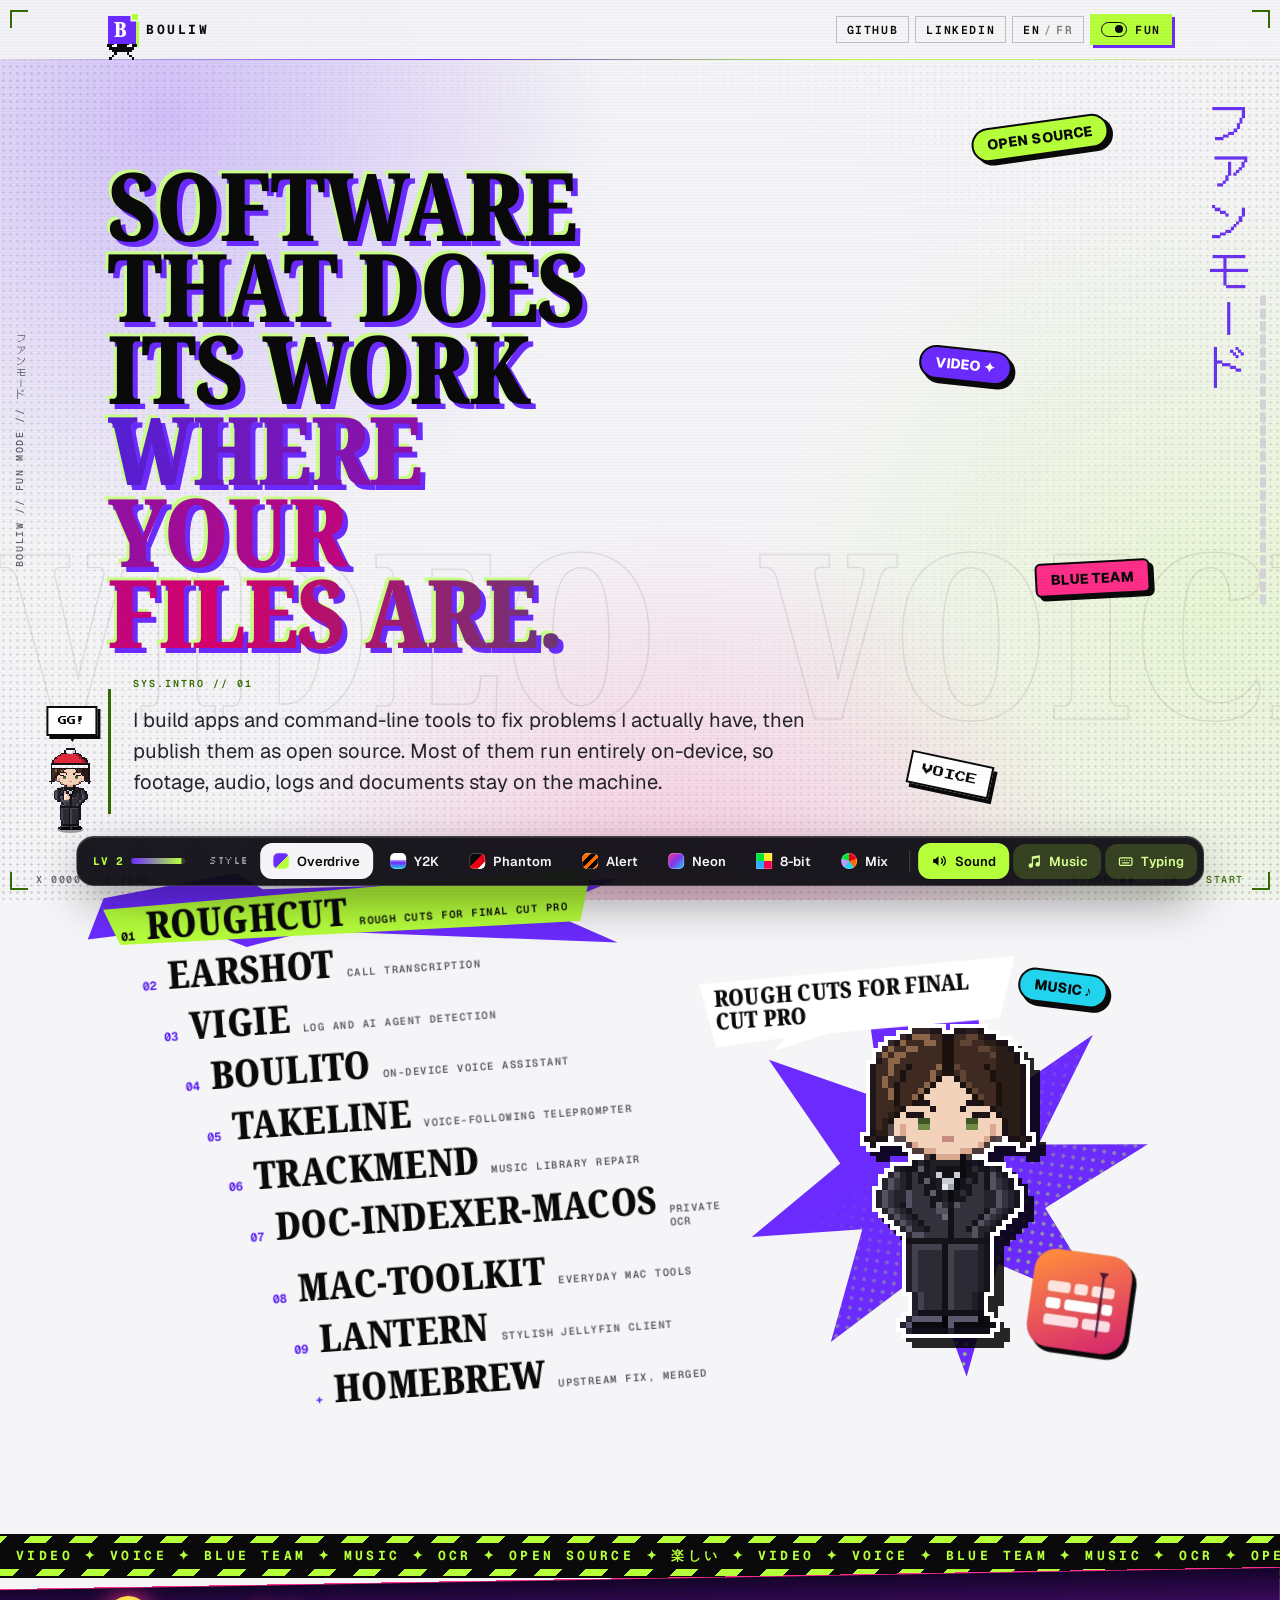
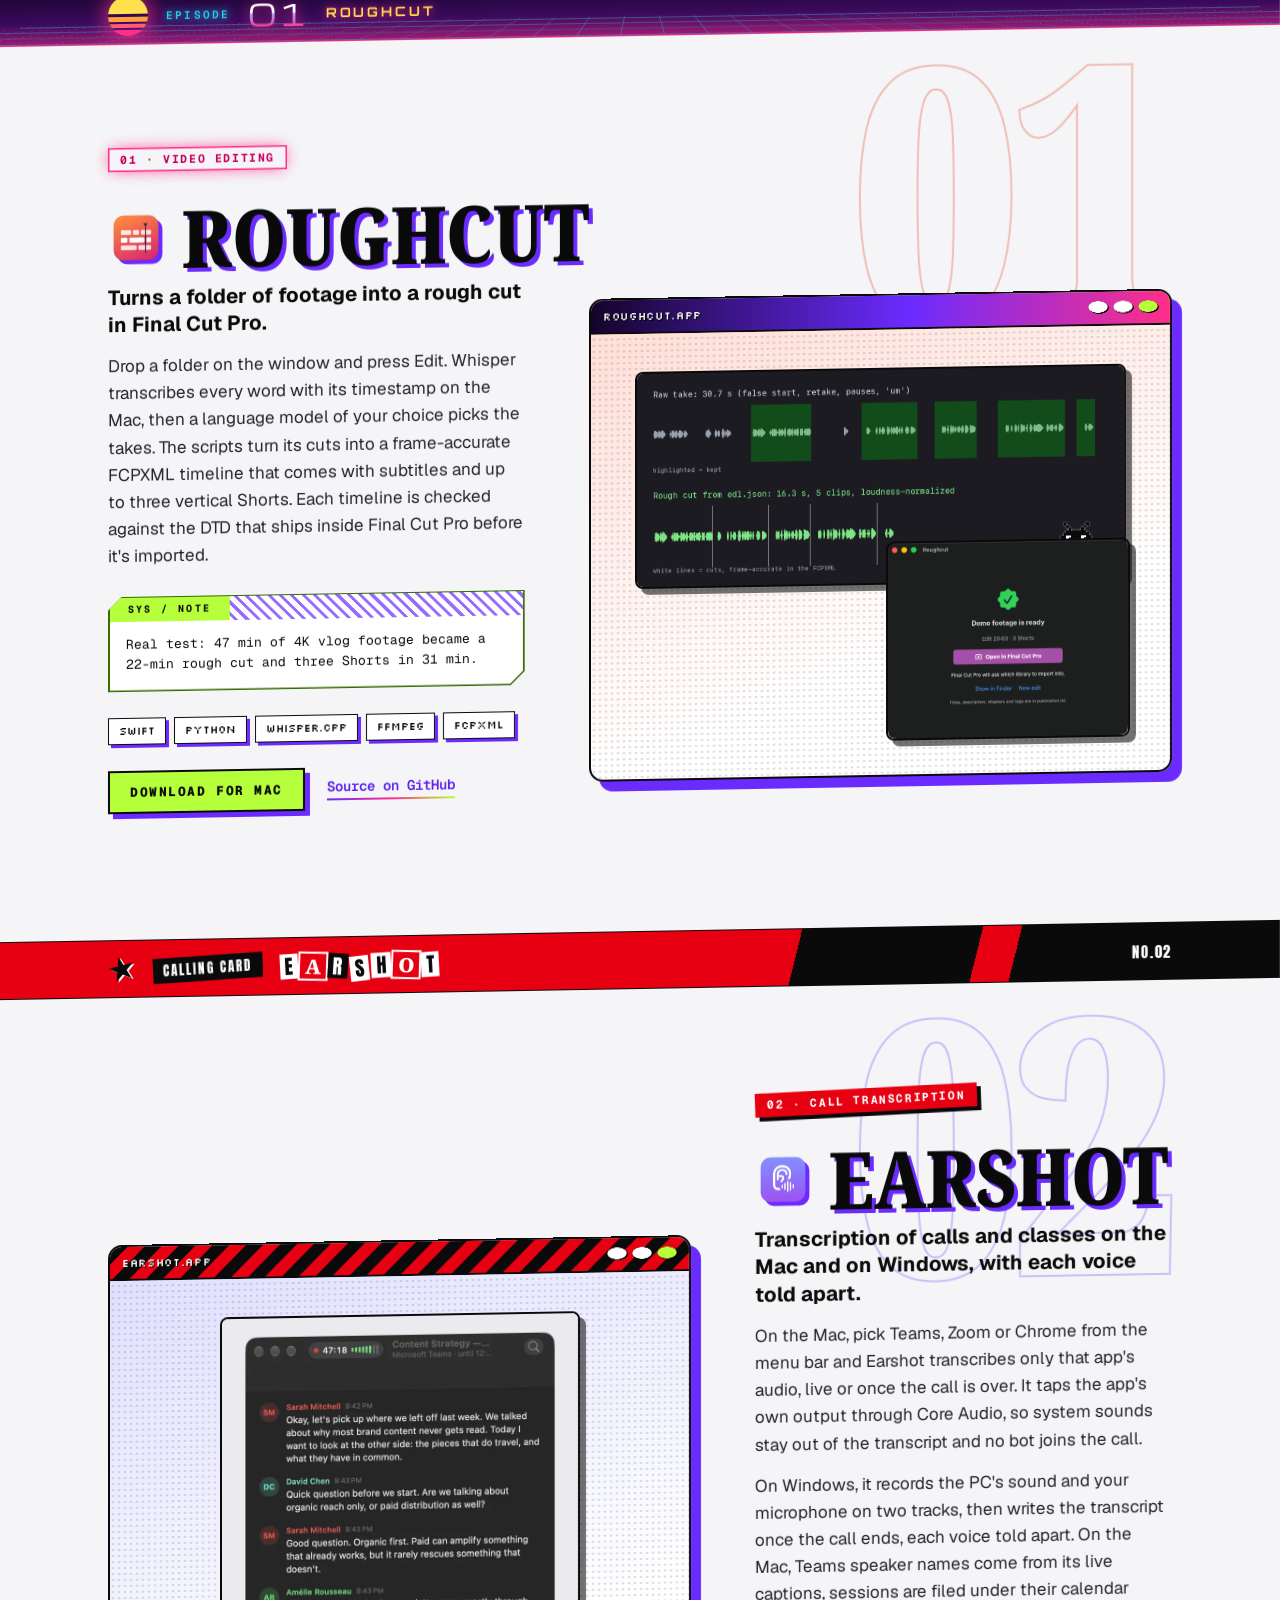
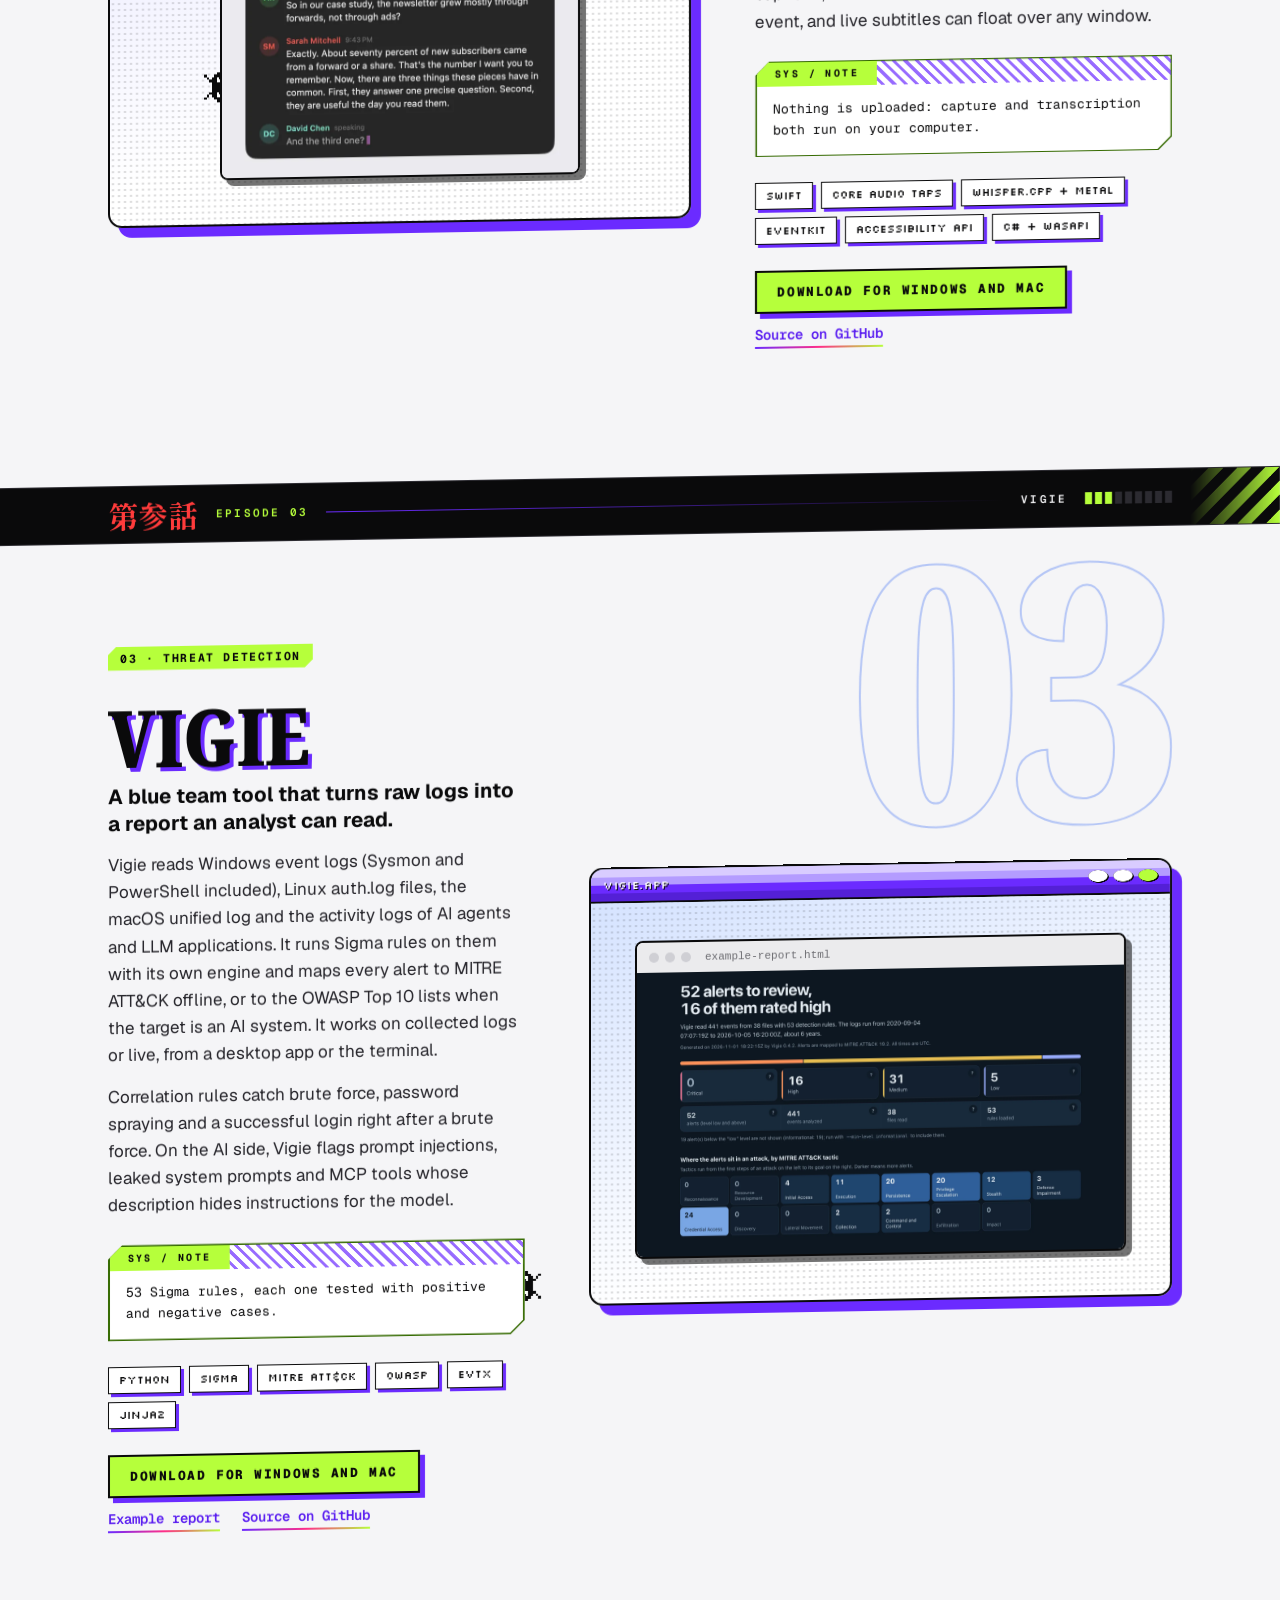
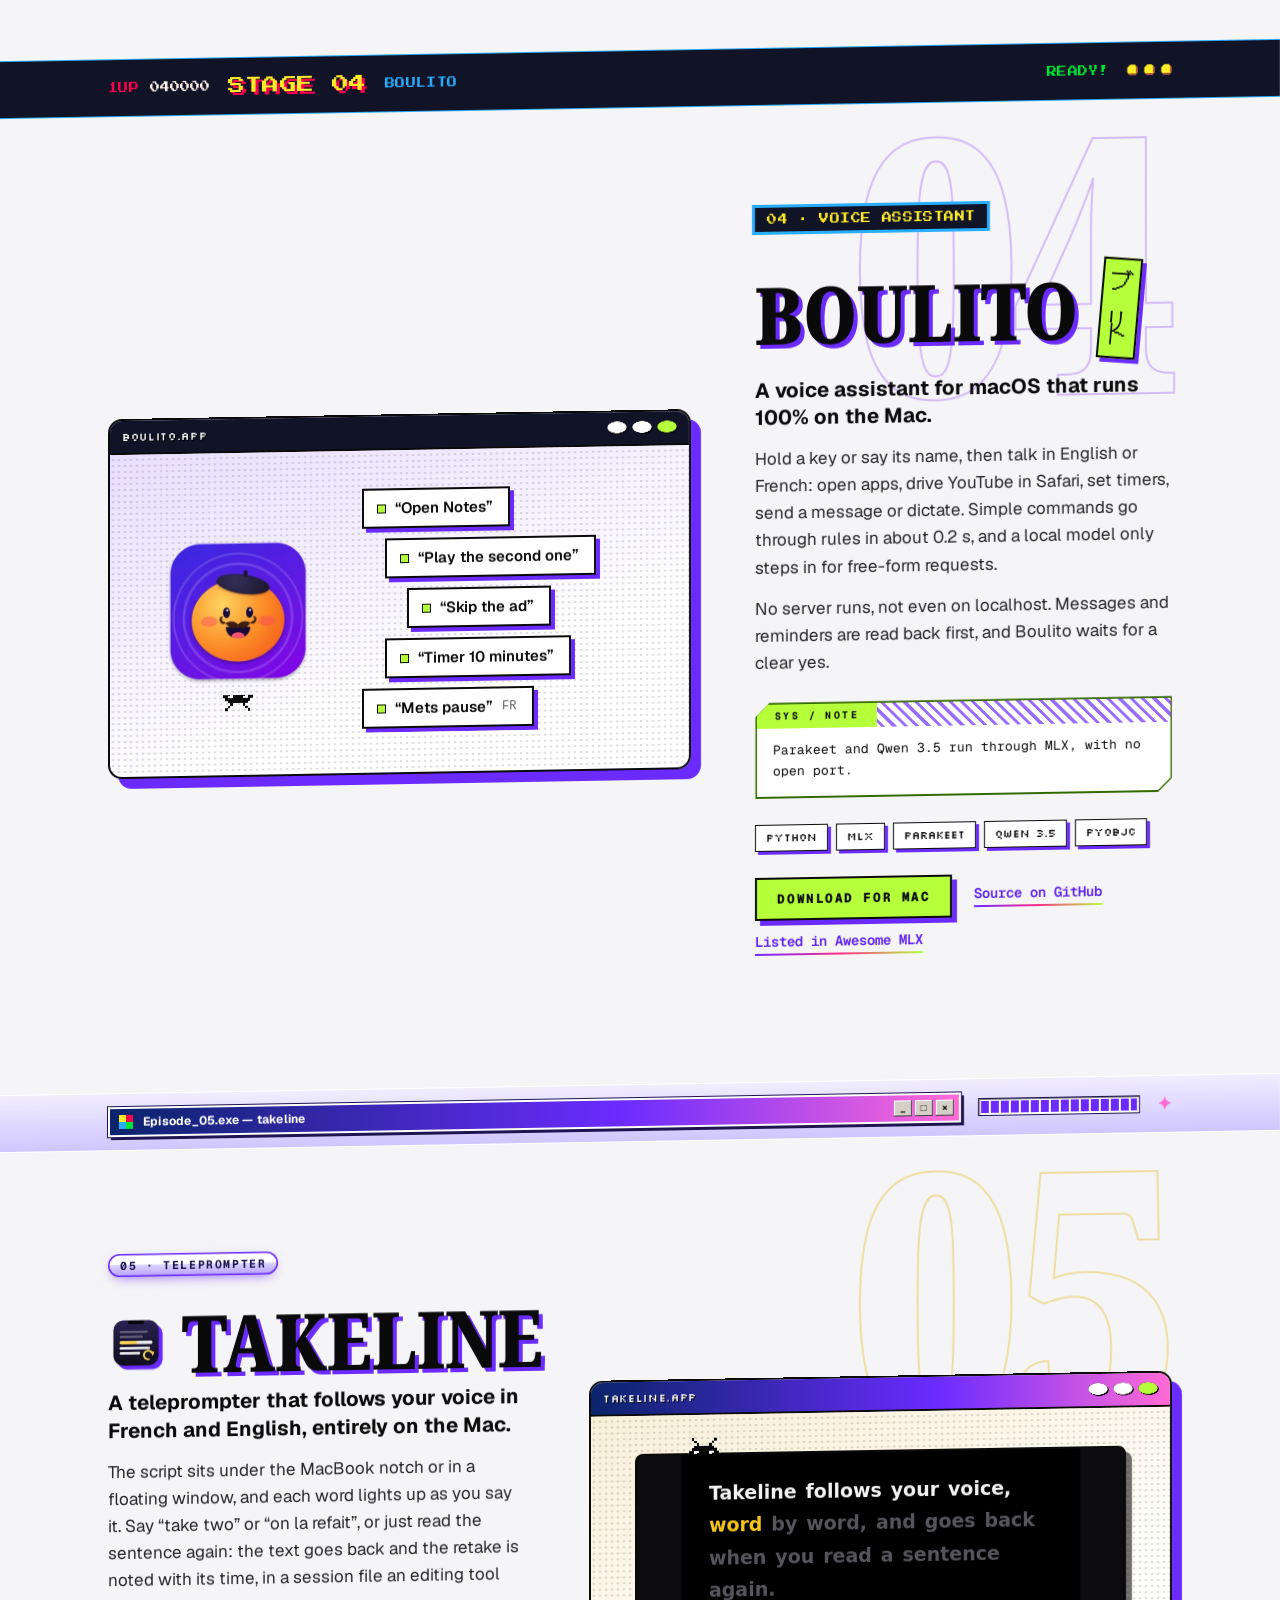
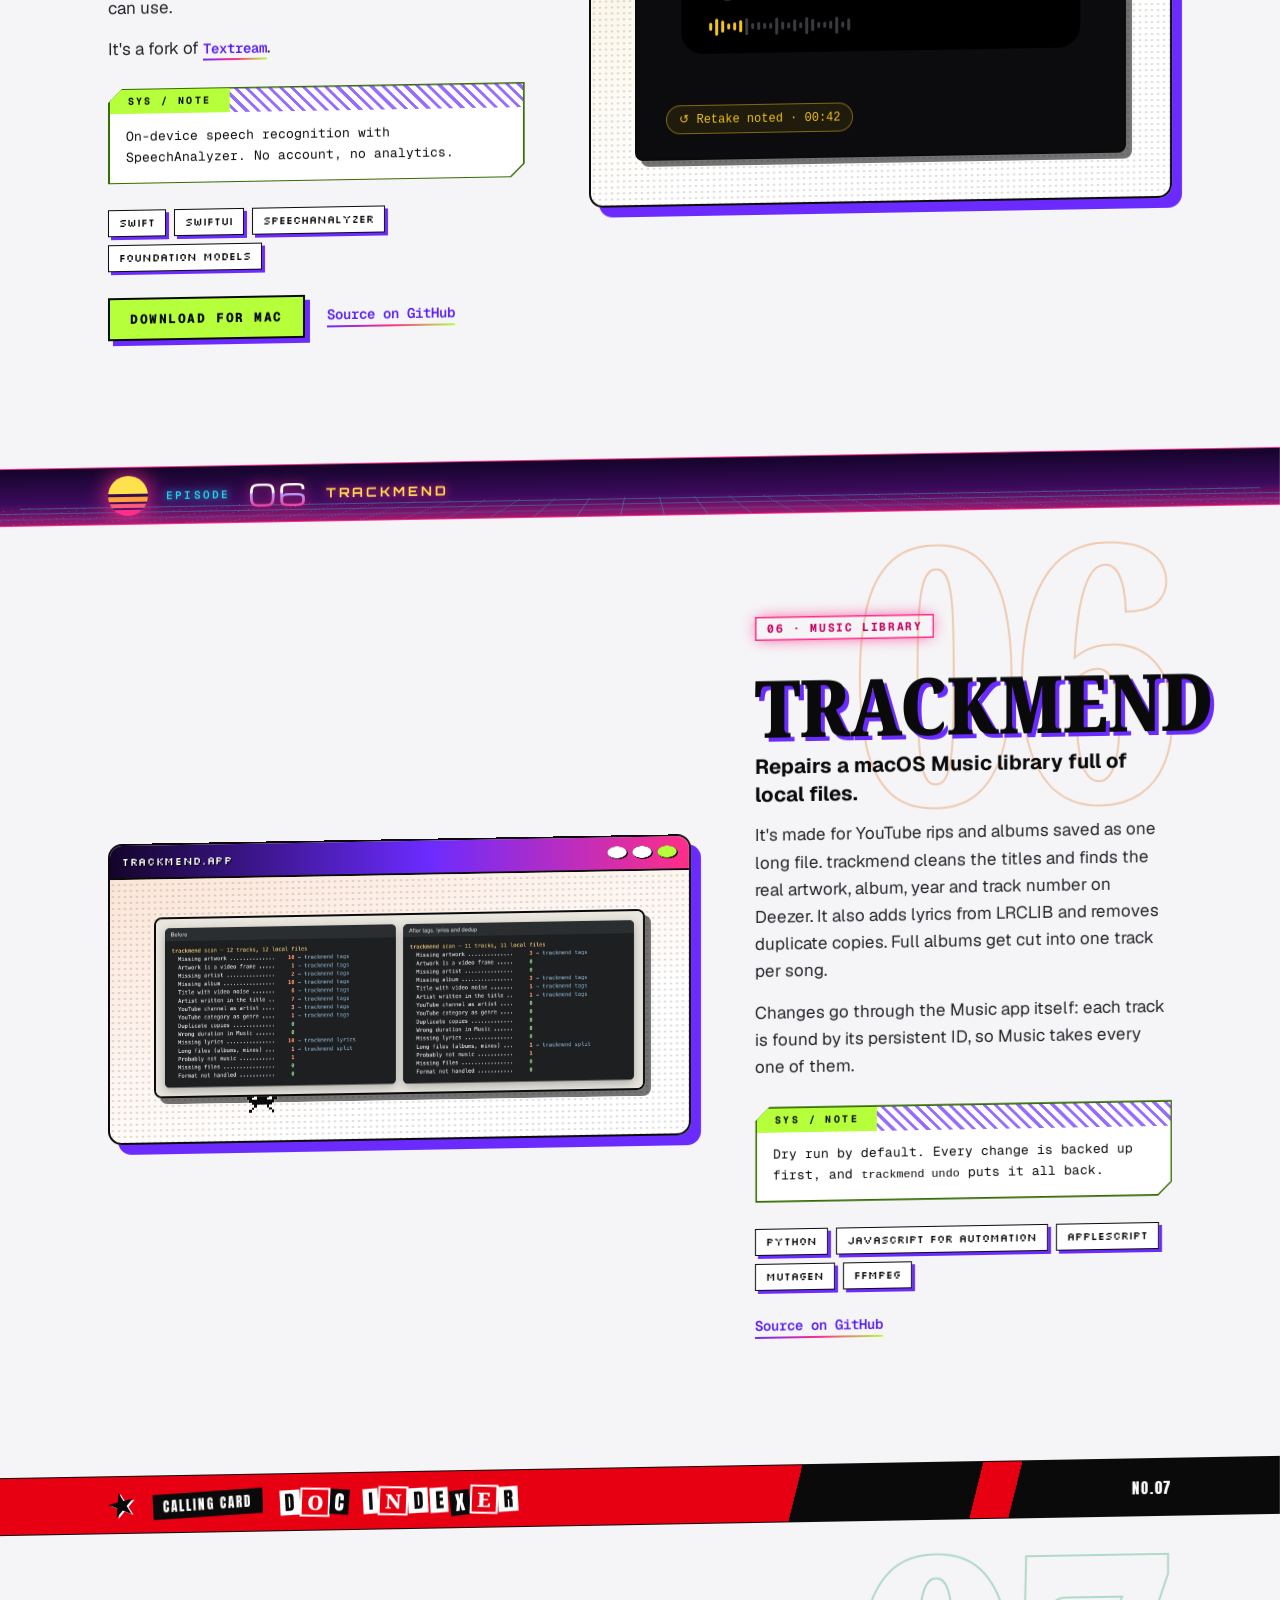
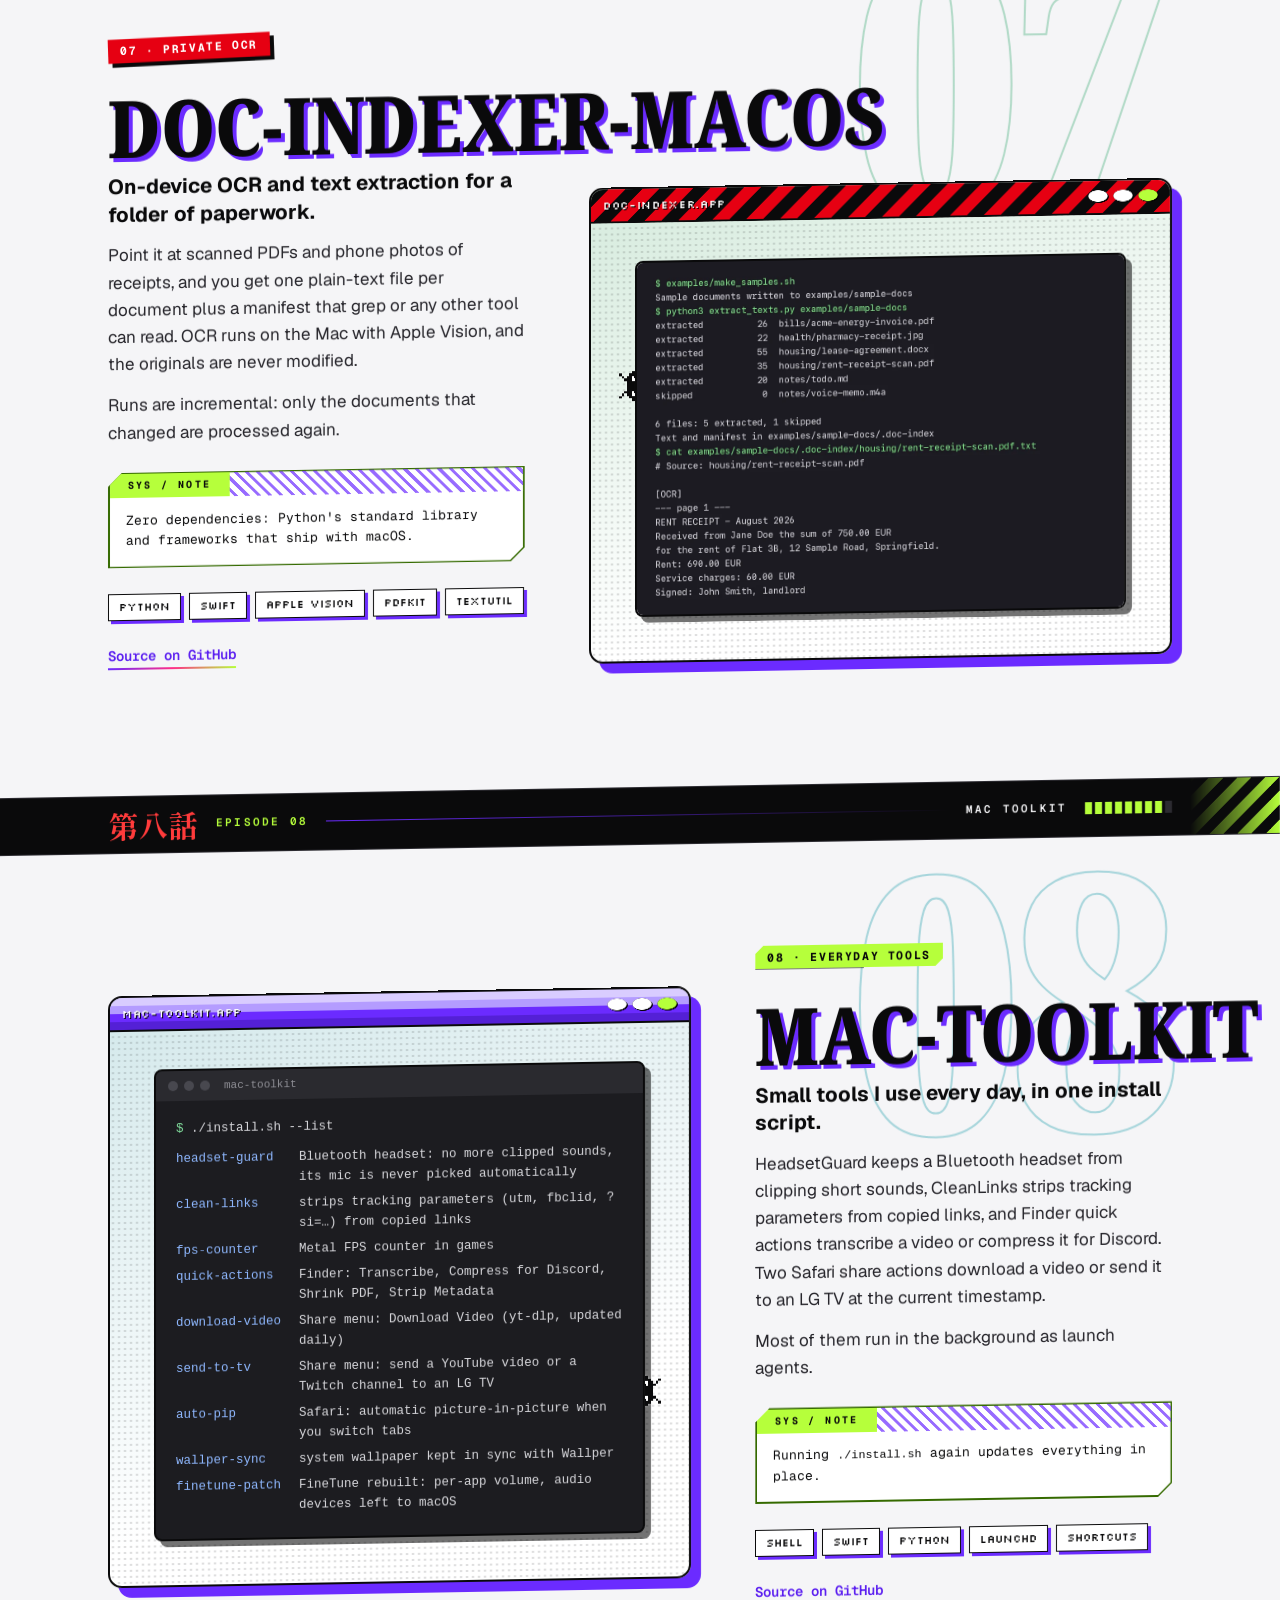
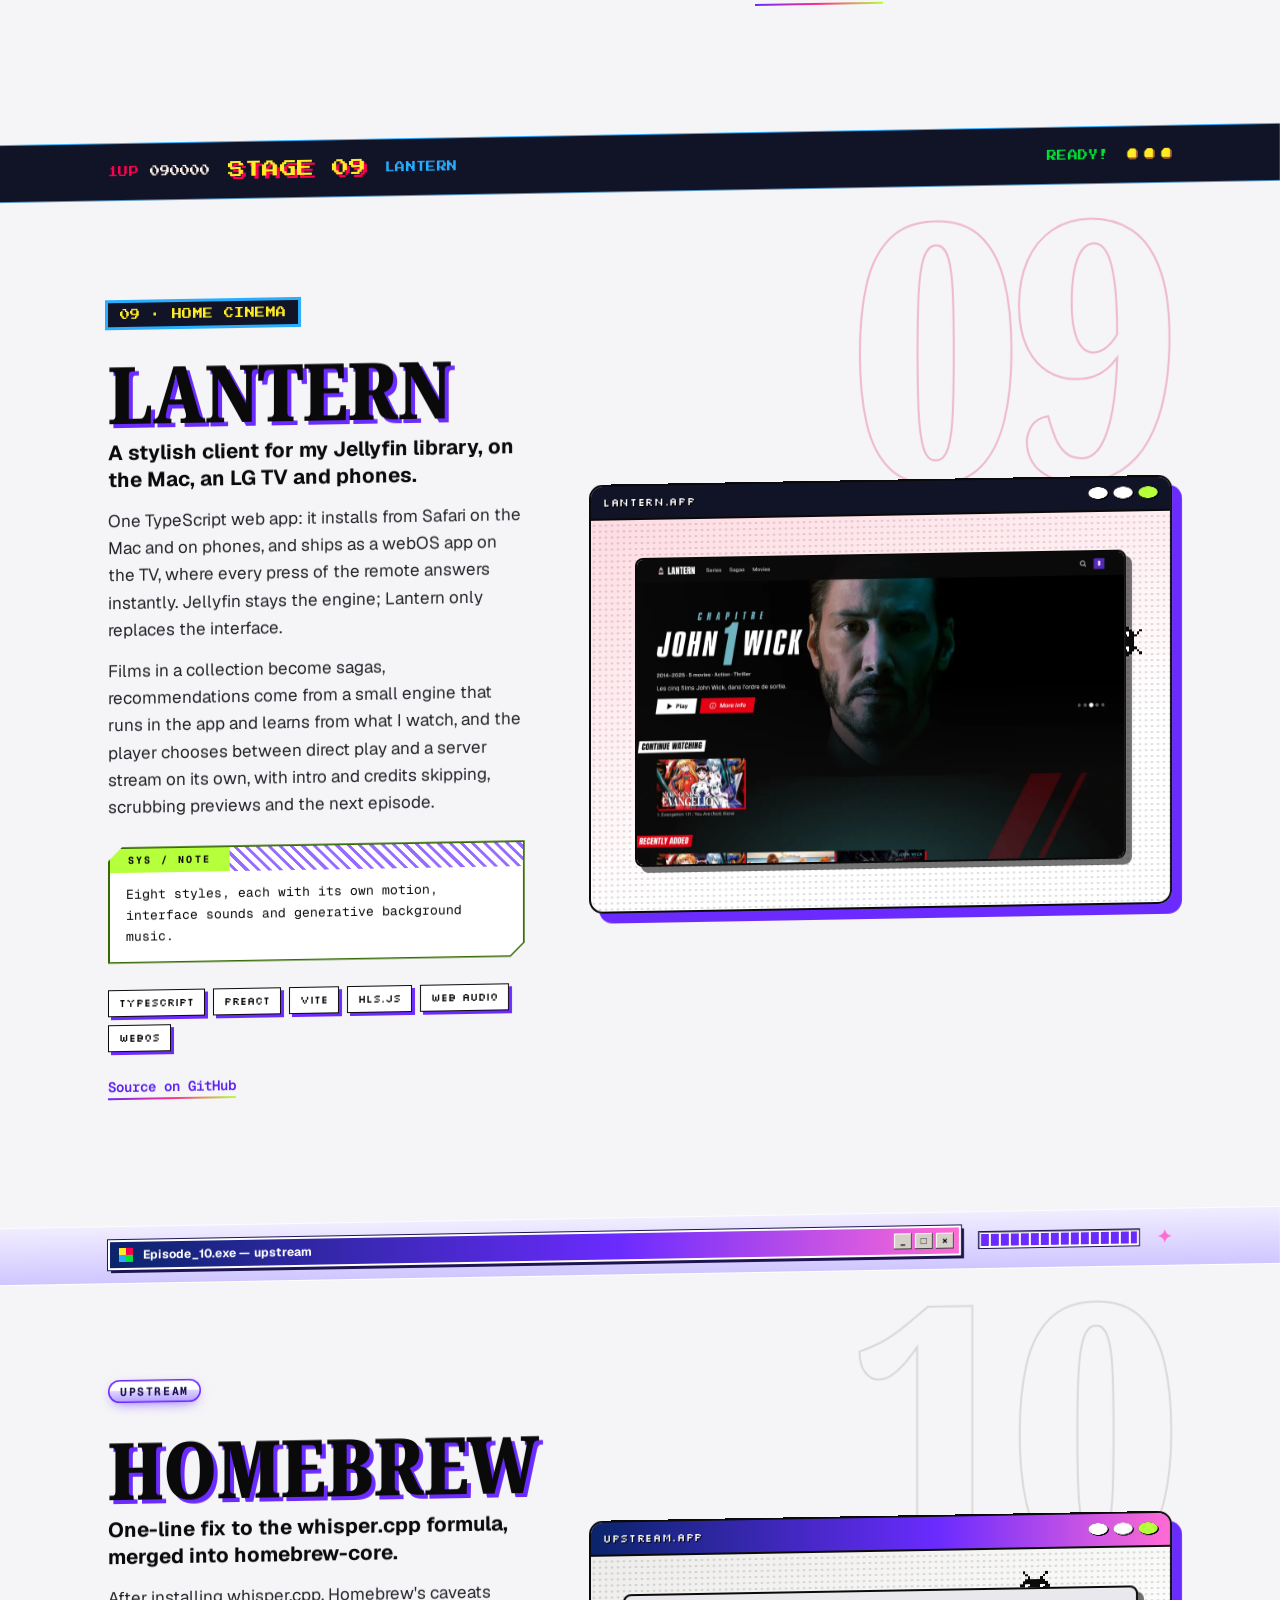
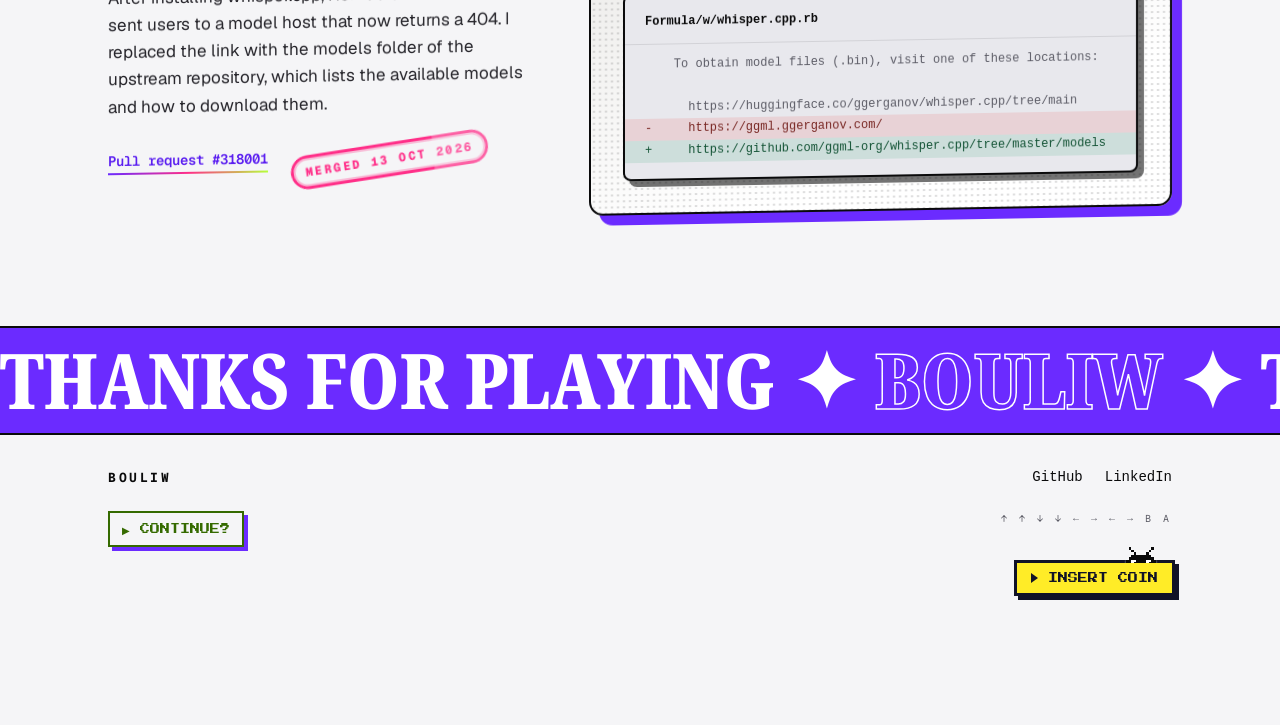
==== commit a2d85244: "Add robots.txt, a sitemap and structured data for the projects" ====
--- a/index.html
+++ b/index.html
@@ -14,6 +14,8 @@
 <meta property="og:image:height" content="630">
 <meta property="og:image:alt" content="Bouliw: Software that does its work where your files are. Roughcut, Earshot, Vigie, Boulito, Takeline, trackmend, doc-indexer, mac-toolkit and Lantern.">
 <meta name="twitter:card" content="summary_large_image">
+<link rel="canonical" href="https://bouliw.github.io/">
+<script type="application/ld+json">{"@context":"https://schema.org","@graph":[{"@type":"ProfilePage","@id":"https://bouliw.github.io/#page","url":"https://bouliw.github.io/","name":"Bouliw · Software that does its work where your files are","inLanguage":["en","fr"],"mainEntity":{"@id":"https://bouliw.github.io/#me"},"isPartOf":{"@id":"https://bouliw.github.io/#site"}},{"@type":"WebSite","@id":"https://bouliw.github.io/#site","url":"https://bouliw.github.io/","name":"Bouliw","inLanguage":["en","fr"],"publisher":{"@id":"https://bouliw.github.io/#me"}},{"@type":"Person","@id":"https://bouliw.github.io/#me","name":"Bouliw","url":"https://bouliw.github.io/","sameAs":["https://github.com/Bouliw","https://www.linkedin.com/in/martin-laffont-1a218b250/"]},{"@type":"SoftwareSourceCode","@id":"https://bouliw.github.io/#roughcut","name":"Roughcut","description":"Turns a folder of footage into a rough cut in Final Cut Pro.","url":"https://bouliw.github.io/#roughcut","codeRepository":"https://github.com/Bouliw/fcpxml-roughcut","programmingLanguage":["Swift","Python"],"author":{"@id":"https://bouliw.github.io/#me"}},{"@type":"SoftwareSourceCode","@id":"https://bouliw.github.io/#earshot","name":"Earshot","description":"Transcription of calls and classes on the Mac and on Windows, with each voice told apart.","url":"https://bouliw.github.io/#earshot","codeRepository":"https://github.com/Bouliw/earshot","programmingLanguage":["Swift","C#"],"author":{"@id":"https://bouliw.github.io/#me"}},{"@type":"SoftwareSourceCode","@id":"https://bouliw.github.io/#vigie","name":"Vigie","description":"A blue team tool that turns raw logs into a report an analyst can read.","url":"https://bouliw.github.io/#vigie","codeRepository":"https://github.com/Bouliw/vigie","programmingLanguage":["Python"],"author":{"@id":"https://bouliw.github.io/#me"}},{"@type":"SoftwareSourceCode","@id":"https://bouliw.github.io/#boulito","name":"Boulito","description":"A voice assistant for macOS that runs 100% on the Mac.","url":"https://bouliw.github.io/#boulito","codeRepository":"https://github.com/Bouliw/boulito","programmingLanguage":["Python"],"author":{"@id":"https://bouliw.github.io/#me"}},{"@type":"SoftwareSourceCode","@id":"https://bouliw.github.io/#takeline","name":"Takeline","description":"A teleprompter that follows your voice in French and English, entirely on the Mac.","url":"https://bouliw.github.io/#takeline","codeRepository":"https://github.com/Bouliw/takeline","programmingLanguage":["Swift"],"author":{"@id":"https://bouliw.github.io/#me"}},{"@type":"SoftwareSourceCode","@id":"https://bouliw.github.io/#trackmend","name":"trackmend","description":"Repairs a macOS Music library full of local files.","url":"https://bouliw.github.io/#trackmend","codeRepository":"https://github.com/Bouliw/trackmend","programmingLanguage":["Python","JavaScript","AppleScript"],"author":{"@id":"https://bouliw.github.io/#me"}},{"@type":"SoftwareSourceCode","@id":"https://bouliw.github.io/#doc-indexer","name":"doc-indexer-macos","description":"On-device OCR and text extraction for a folder of paperwork.","url":"https://bouliw.github.io/#doc-indexer","codeRepository":"https://github.com/Bouliw/doc-indexer-macos","programmingLanguage":["Python","Swift"],"author":{"@id":"https://bouliw.github.io/#me"}},{"@type":"SoftwareSourceCode","@id":"https://bouliw.github.io/#mac-toolkit","name":"mac-toolkit","description":"Small tools I use every day, in one install script.","url":"https://bouliw.github.io/#mac-toolkit","codeRepository":"https://github.com/Bouliw/mac-toolkit","programmingLanguage":["Shell","Swift","Python"],"author":{"@id":"https://bouliw.github.io/#me"}},{"@type":"SoftwareSourceCode","@id":"https://bouliw.github.io/#lantern","name":"Lantern","description":"A stylish client for a Jellyfin library, on the Mac, an LG TV and phones.","url":"https://bouliw.github.io/#lantern","codeRepository":"https://github.com/Bouliw/lantern","programmingLanguage":["TypeScript"],"author":{"@id":"https://bouliw.github.io/#me"}}]}</script>
 <meta name="theme-color" content="#f5f3ee" media="(prefers-color-scheme: light)">
 <meta name="theme-color" content="#0f0f11" media="(prefers-color-scheme: dark)">
 <link rel="icon" href="data:image/svg+xml,%3Csvg xmlns='http://www.w3.org/2000/svg' viewBox='0 0 32 32'%3E%3Crect width='32' height='32' rx='8' fill='%2318181b'/%3E%3Ctext x='16' y='23' font-family='Georgia,serif' font-size='20' text-anchor='middle' fill='%23f5f3ee'%3EB%3C/text%3E%3C/svg%3E">
--- a/fun/fun.css
+++ b/fun/fun.css
@@ -1512,12 +1512,18 @@
 .fx-spr.walk.l { animation-name: fx-walk-l; }
 @keyframes fx-walk-r { from { background-position-x: 0%; } to { background-position-x: 36.3636%; } }
 @keyframes fx-walk-l { from { background-position-x: 36.3636%; } to { background-position-x: 72.7273%; } }
-.fx-buddy { position: fixed; z-index: 990; left: 0; bottom: 70px; translate: var(--x, -90px) 0; transition: translate var(--t, 0s) linear; cursor: pointer; }
+.fx-buddy { position: fixed; z-index: 990; left: 0; bottom: 70px; translate: var(--x, -90px) var(--y, 0px); transition: translate var(--t, 0s) linear; cursor: grab; touch-action: none; user-select: none; -webkit-user-select: none; }
+/* Held or flying: no easing between frames, and no shadow on the floor. */
+.fx-buddy.held { transition: none; cursor: grabbing; }
+.fx-buddy.held .hop::after { opacity: 0; }
 .fx-buddy[hidden] { display: none; }
 .fx-buddy .hop { position: relative; }
 .fx-buddy .hop::after { content: ""; position: absolute; left: 22%; right: 22%; bottom: -3px; height: 7px; border-radius: 50%; background: rgb(0 0 0 / .35); }
 .fx-buddy.jump .hop { animation: fx-hop .46s cubic-bezier(.3, .7, .4, 1); }
 .fx-buddy.poof .fx-spr { animation: fx-poof .4s cubic-bezier(.2, 1.4, .4, 1); }
+/* A new outfit in mid-stride: the poof runs on top of the walk cycle instead of replacing it. */
+.fx-buddy.poof .fx-spr.walk { animation: fx-poof .4s cubic-bezier(.2, 1.4, .4, 1), fx-walk-r .64s steps(4) infinite; }
+.fx-buddy.poof .fx-spr.walk.l { animation-name: fx-poof, fx-walk-l; }
 @keyframes fx-hop { 0%, 100% { translate: 0 0; } 45% { translate: 0 -38px; } }
 @keyframes fx-poof { 0% { scale: .2 1.6; } 60% { scale: 1.15 .9; } 100% { scale: 1; } }
 .fx-buddy .say {
@@ -1529,6 +1535,7 @@
 /* Near the right edge the bubble opens to the left. */
 .fx-buddy.r .say { left: auto; right: 0; }
 .fx-buddy.r .say::after { left: auto; right: calc(16px * var(--s) - 5px); }
+.fx-buddy .say.wrap { white-space: normal; width: max-content; max-width: min(250px, 70vw); line-height: 1.6; }
 .fx-buddy.talk .say { opacity: 1; translate: 0 0; }
 .fx-buddy.sleep .say { opacity: 1; translate: 0 0; animation: fx-zzz 1.6s ease-in-out infinite; }
 @keyframes fx-zzz { 50% { translate: 0 -6px; } }
@@ -1536,6 +1543,67 @@
 .fx-peek .fx-spr { translate: 0 105%; transition: translate .4s cubic-bezier(.2, 1.3, .4, 1); }
 .fx-peek.up .fx-spr { translate: 0 42%; }
 @media (max-width: 759px) { .fx-buddy { --s: 1.25; bottom: 64px; } .fx-peek { display: none; } }
+
+/* ---------- Progress panel: reset ---------- */
+.fx-reset-row { display: flex; flex-wrap: wrap; align-items: center; gap: 6px 12px; padding: 12px 18px 14px; border-top: 1px solid rgb(255 255 255 / .12); }
+.fx-reset { padding: 8px 12px; font: 600 11px/1 "FX Mono", monospace; letter-spacing: .12em; text-transform: uppercase; color: #ff6b8a; background: transparent; border: 1px solid currentColor; border-radius: 8px; cursor: pointer; }
+.fx-reset:hover { color: #0a0a0b; background: #ff6b8a; border-color: #ff6b8a; }
+.fx-reset-row small { font: 12px/1.4 "FX Geist", sans-serif; color: rgb(255 255 255 / .55); }
+/* ---------- Bug speedrun timer ---------- */
+.fx-run { position: fixed; z-index: 995; top: 76px; right: 16px; display: flex; gap: 10px; align-items: center; padding: 8px 10px; font: 10px/1 "FX Press", monospace; color: #b6ff3b; background: #0a0a0b; border: 2px solid #b6ff3b; box-shadow: 3px 3px 0 #6b2bff; pointer-events: none; }
+.fx-run span { color: #fff; }
+.fx-run.done { color: #0a0a0b; background: #b6ff3b; border-color: #0a0a0b; }
+.fx-run.done span { color: #0a0a0b; }
+@media (max-width: 759px) { .fx-run { top: 66px; right: 10px; } }
+
+/* ---------- Winter (1 December to 6 January): snow and a beanie on the buddy ---------- */
+.fx-hat { position: absolute; left: 0; top: calc(-3px * var(--s)); width: calc(32px * var(--s)); height: calc(14px * var(--s)); pointer-events: none; }
+/* Walking frames sit one pixel higher than the standing ones. */
+.fx-buddy:has(.fx-spr.walk) .fx-hat { top: calc(-4px * var(--s)); }
+.fx-buddy:has(.fx-hat) .say { bottom: calc(100% + 10px + 4px * var(--s)); }
+.fx-snow { position: fixed; inset: 0; z-index: 980; overflow: hidden; pointer-events: none; }
+.fx-snow i { position: absolute; left: var(--x); top: -12px; width: var(--z); height: var(--z); background: #fff; opacity: var(--o); box-shadow: 0 0 0 1px rgb(60 40 140 / .4), 1px 1px 0 1px rgb(60 40 140 / .18); animation: fx-snow-a var(--t) linear var(--d) infinite; }
+.fx-snow i.b { animation-name: fx-snow-b; }
+@keyframes fx-snow-a { 0% { translate: 0 0; } 25% { translate: 14px 27vh; } 50% { translate: 0 55vh; } 75% { translate: -14px 82vh; } 100% { translate: 0 calc(100vh + 24px); } }
+@keyframes fx-snow-b { 0% { translate: 0 0; } 25% { translate: -14px 27vh; } 50% { translate: 0 55vh; } 75% { translate: 14px 82vh; } 100% { translate: 0 calc(100vh + 24px); } }
+html.fx-lite .fx-snow i:nth-child(2n) { display: none; }
+@media (prefers-reduced-motion: reduce) { .fx-snow { display: none; } }
+
+/* ---------- Hidden bugs: they peek out from an edge, click one to catch it ---------- */
+/* The box sits against the edge; the bug rises from the box's bottom side, which the rotation turns toward the edge. */
+.fx-bug { --s: 2.5; position: absolute; z-index: 30; width: calc(16px * var(--s)); height: calc(16px * var(--s)); overflow: hidden; pointer-events: none; color: var(--accent, #b6ff3b); }
+.fx-bug[hidden] { display: none; }
+.fx-bug[data-side="bottom"] { rotate: 180deg; }
+.fx-bug[data-side="left"] { rotate: -90deg; }
+.fx-bug[data-side="right"] { rotate: 90deg; }
+.fx-bug svg { display: block; width: 100%; height: 100%; translate: 0 60%; pointer-events: auto; cursor: pointer; image-rendering: pixelated; filter: drop-shadow(0 0 1px rgb(255 255 255 / .6)); transition: translate .25s cubic-bezier(.2, 1.3, .4, 1); }
+.fx-bug .fb { opacity: 0; }
+/* Most of the time it hides; every few seconds it rises a little and wiggles. */
+.fx-bug.live svg { animation: fx-bug-peek 7s ease-in-out var(--d, 0s) infinite; }
+.fx-bug.live .fa { animation: fx-bug-fa 7s steps(1, end) var(--d, 0s) infinite; }
+.fx-bug.live .fb { animation: fx-bug-fb 7s steps(1, end) var(--d, 0s) infinite; }
+.fx-bug.live svg:hover, .fx-bug svg:hover { animation: none; translate: 0 32%; }
+@keyframes fx-bug-peek { 0%, 70%, 100% { translate: 0 60%; } 76%, 92% { translate: 0 47%; } }
+@keyframes fx-bug-fa { 0% { opacity: 1; } 78% { opacity: 0; } 82% { opacity: 1; } 86% { opacity: 0; } 90% { opacity: 1; } }
+@keyframes fx-bug-fb { 0% { opacity: 0; } 78% { opacity: 1; } 82% { opacity: 0; } 86% { opacity: 1; } 90% { opacity: 0; } }
+/* Caught: out of hiding, a hop, then off it flies. */
+.fx-bug.got { overflow: visible; z-index: 60; }
+.fx-bug.got svg, .fx-bug.got svg:hover { pointer-events: none; animation: fx-bug-got 1s cubic-bezier(.2, .9, .3, 1) forwards; }
+.fx-bug.got .fa { animation: none; opacity: 1; }
+.fx-bug.got .fb { animation: fx-bug-fb .3s steps(1, end) infinite; }
+@keyframes fx-bug-got { 0% { translate: 0 45%; } 28% { translate: 0 -55%; scale: 1.2; } 50% { translate: 0 -40%; scale: 1; opacity: 1; } 100% { translate: 0 -320%; scale: .4; opacity: 0; } }
+.fx-bug-say {
+  position: absolute; z-index: 995; width: max-content; max-width: min(260px, calc(100vw - 16px)); padding: 8px 10px 9px;
+  font: 9px/1.6 "FX Press", monospace; color: #0a0a0b; background: #fff; border: 2px solid #0a0a0b; box-shadow: 3px 3px 0 #0a0a0b;
+  translate: -50% calc(-100% - 12px); pointer-events: none; animation: fx-bug-say 3.4s ease forwards;
+}
+.fx-bug-say.below { translate: -50% 12px; }
+.fx-bug-say small { display: inline-block; margin-bottom: 6px; padding: 2px 5px 1px; font-size: 8px; color: #fff; background: #0a0a0b; box-shadow: inset 0 -3px 0 var(--bug, #b6ff3b); }
+.fx-bug-say span { display: block; }
+@keyframes fx-bug-say { 0% { opacity: 0; scale: .6; } 7% { opacity: 1; scale: 1.06; } 11% { scale: 1; } 86% { opacity: 1; } 100% { opacity: 0; } }
+.fx-lite .fx-bug:not(.got) svg, .fx-lite .fx-bug:not(.got) g { animation: none; }
+@media (max-width: 759px) { .fx-bug { --s: 2.25; } }
+@media (prefers-reduced-motion: reduce) { .fx-bug svg, .fx-bug g, .fx-bug-say { animation: none !important; transition: none; } }
 
 /* ---------- Menu poses: the buddy changes outfit and pose on each line ---------- */
 .fx-mart { --s: 6; position: relative; z-index: 1; display: block; width: calc(32px * var(--s)); height: calc(52px * var(--s));
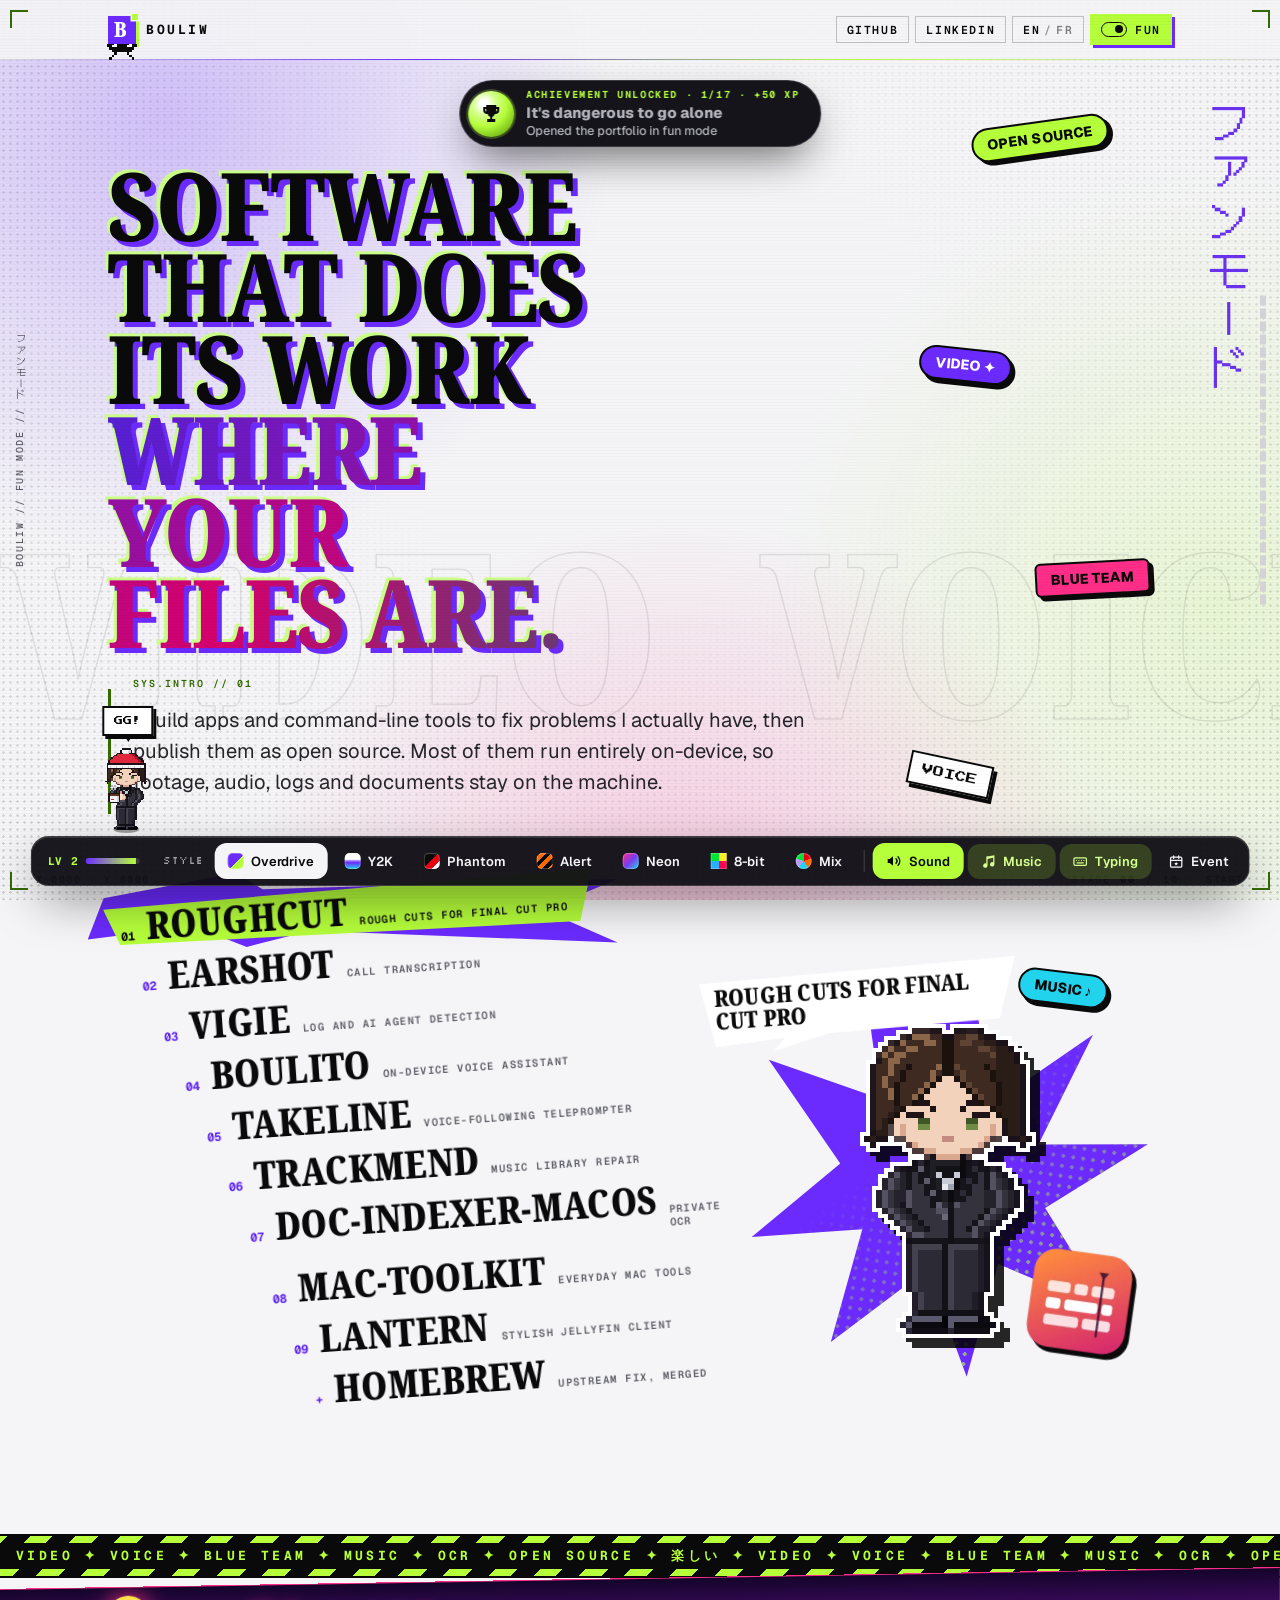
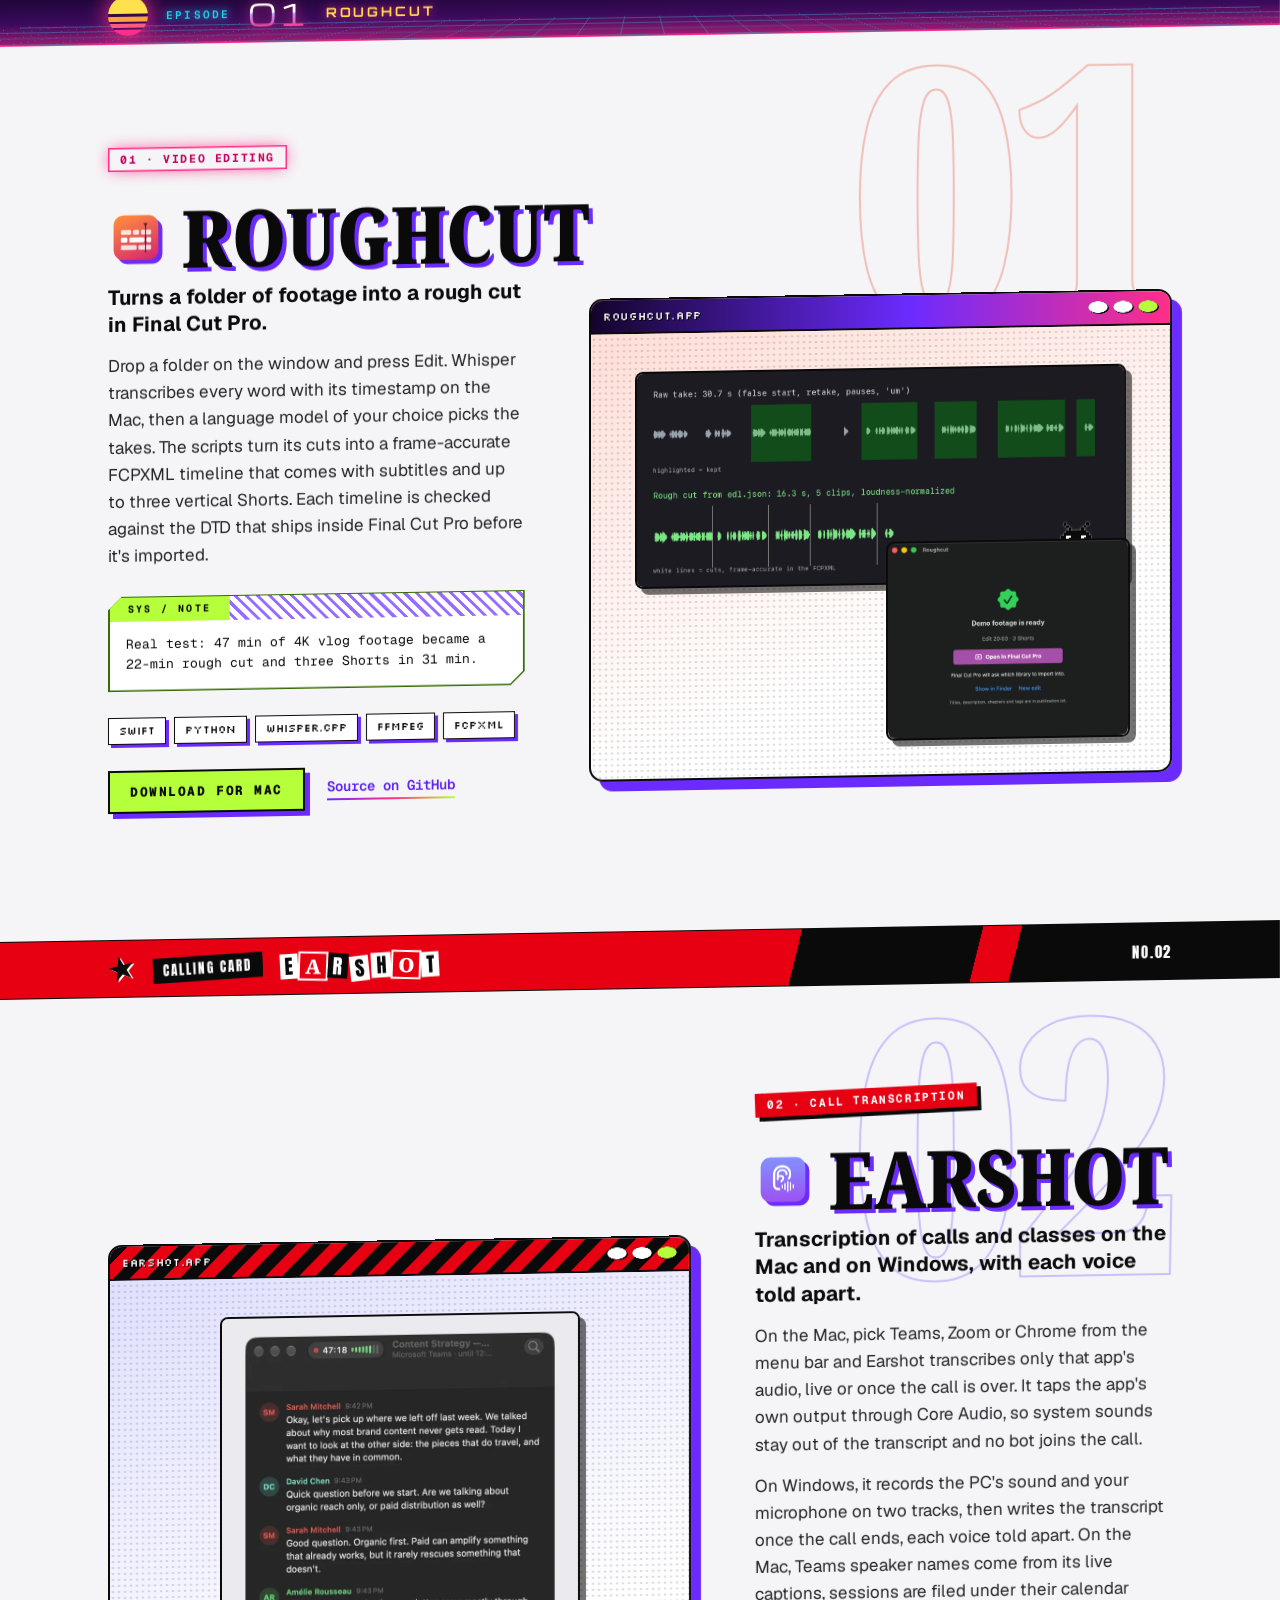
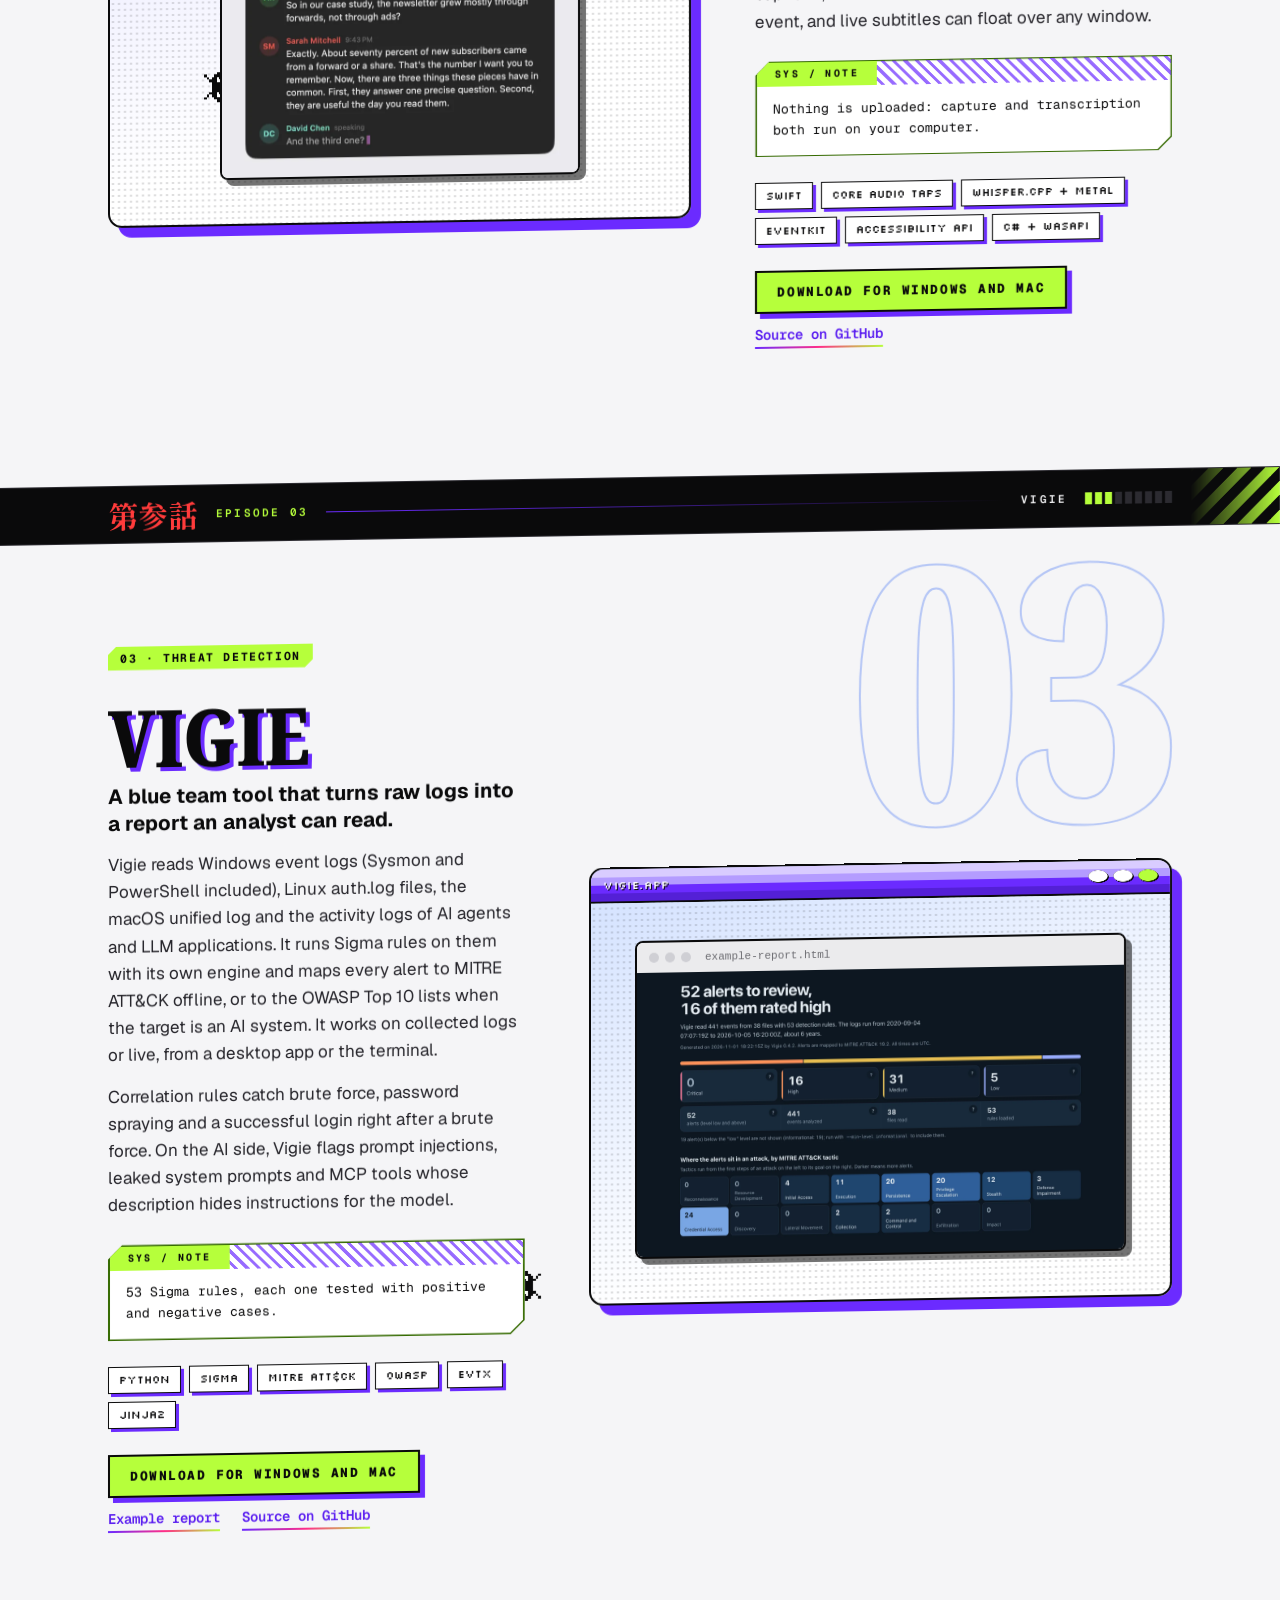
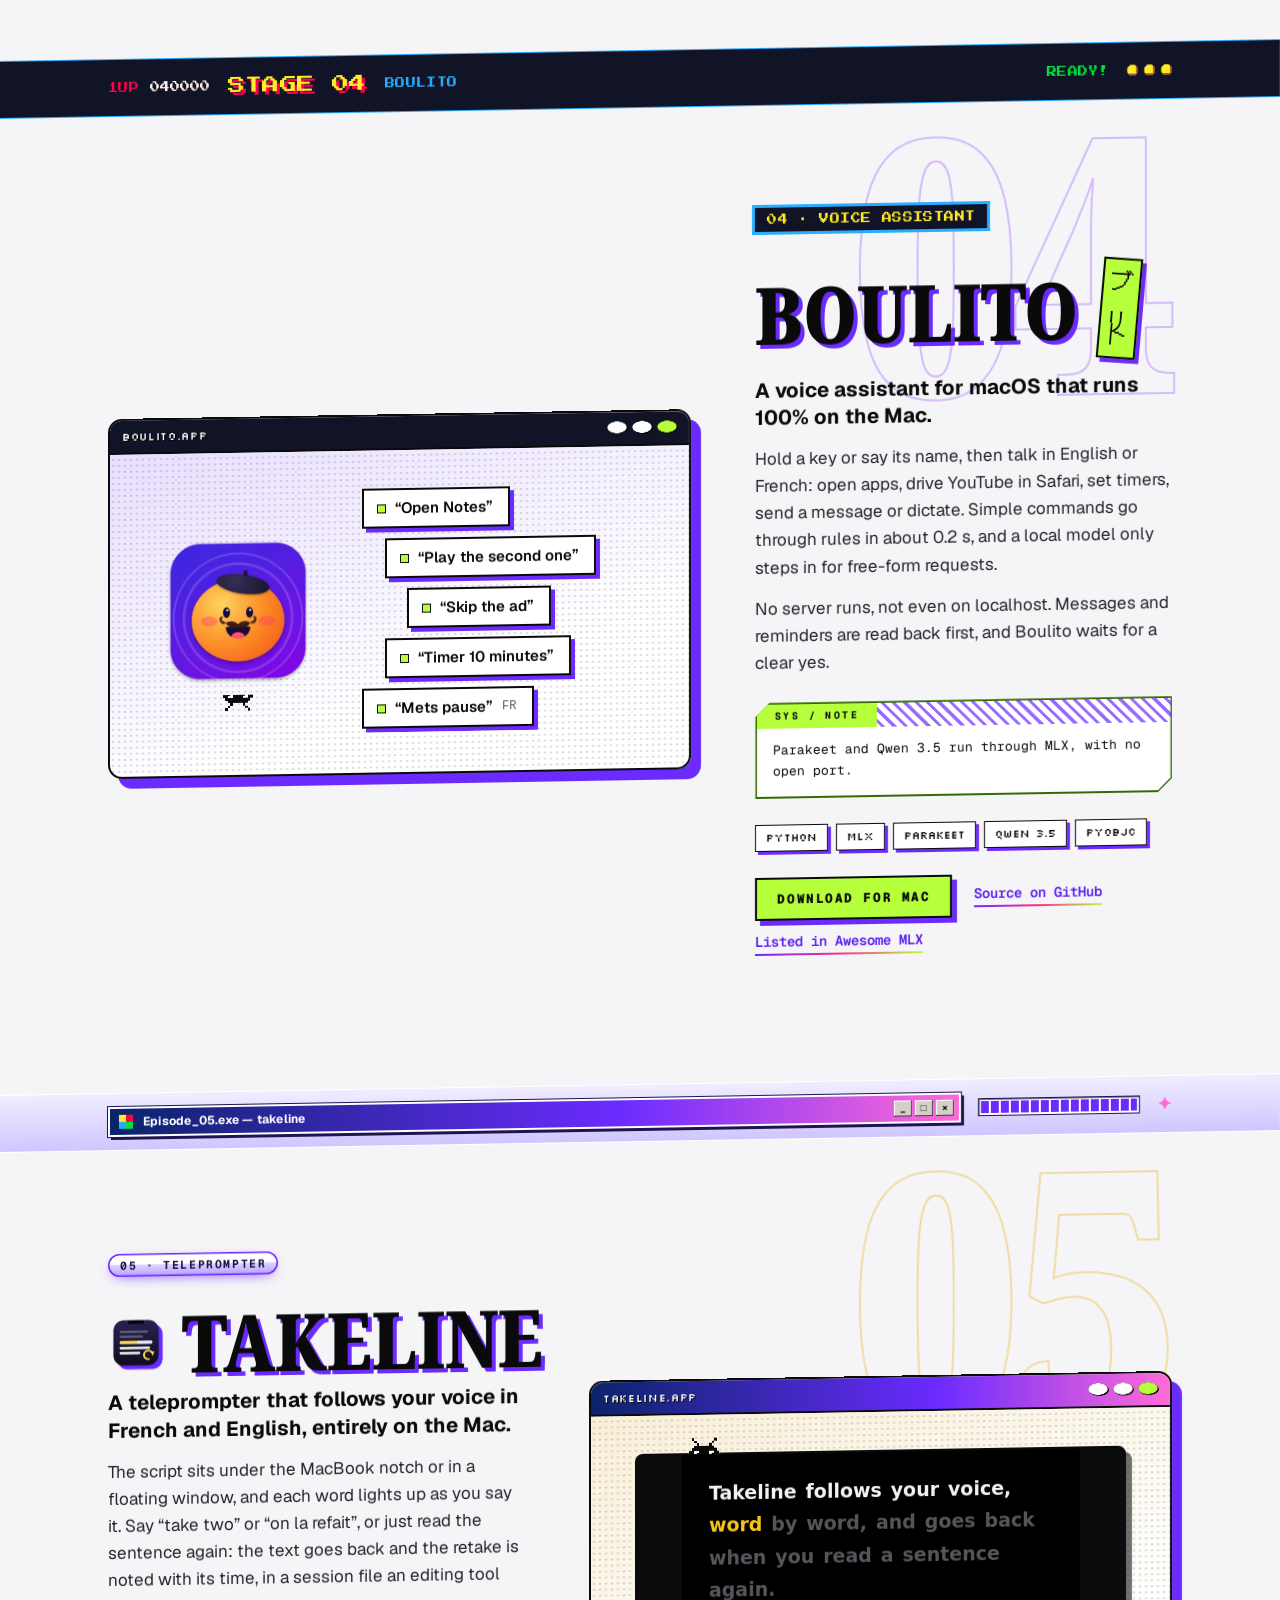
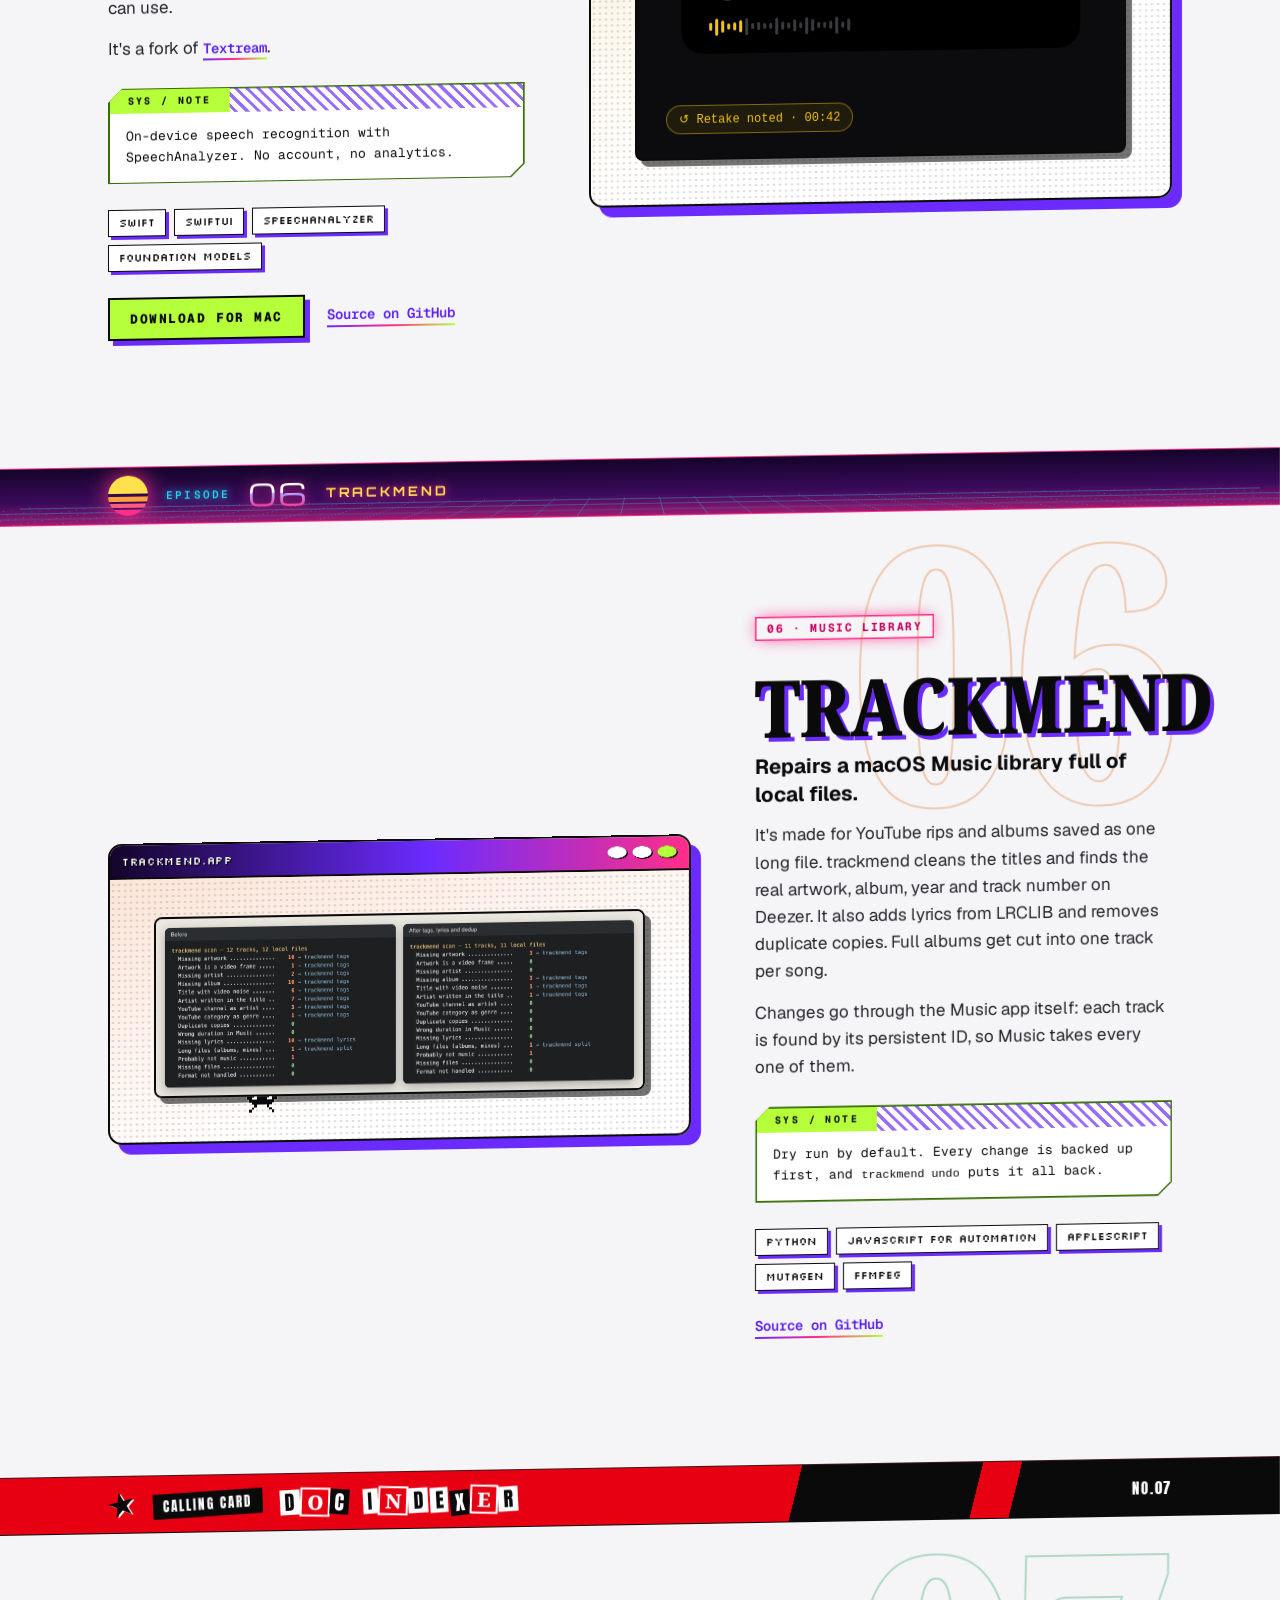
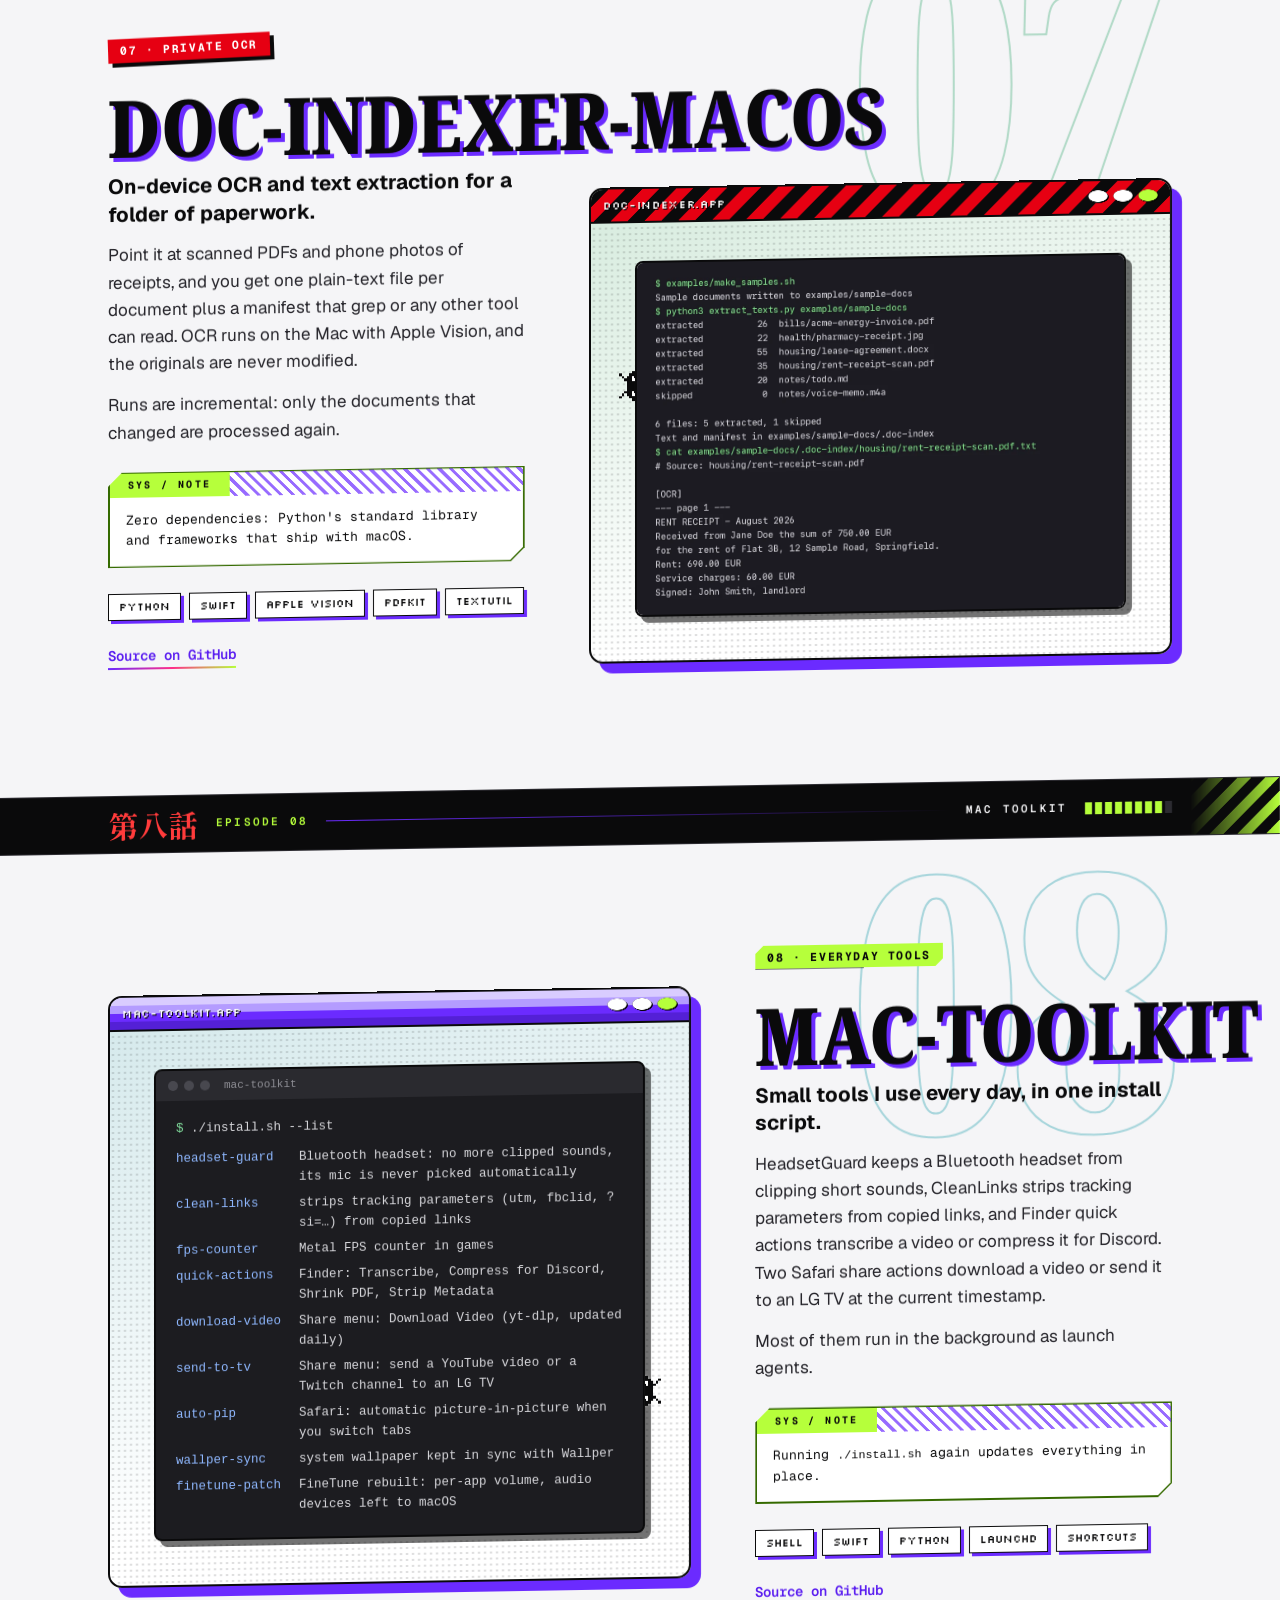
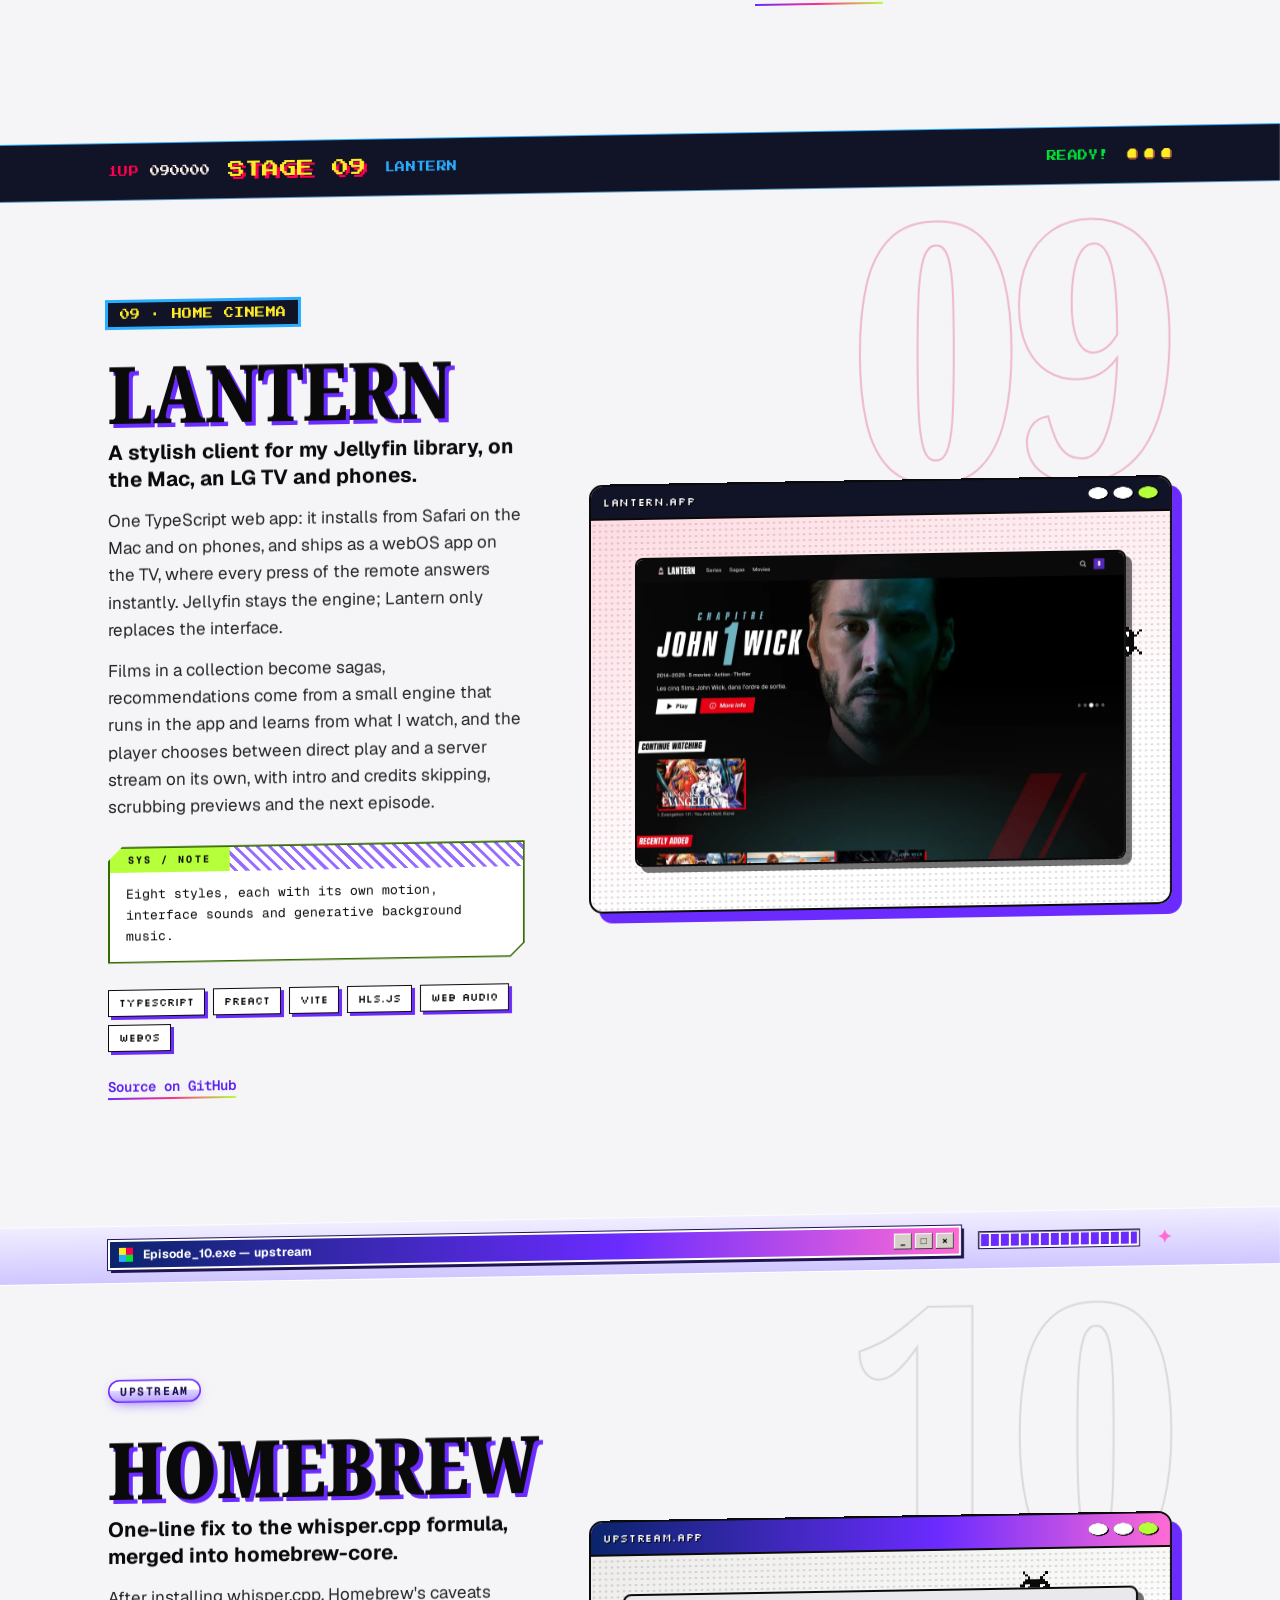
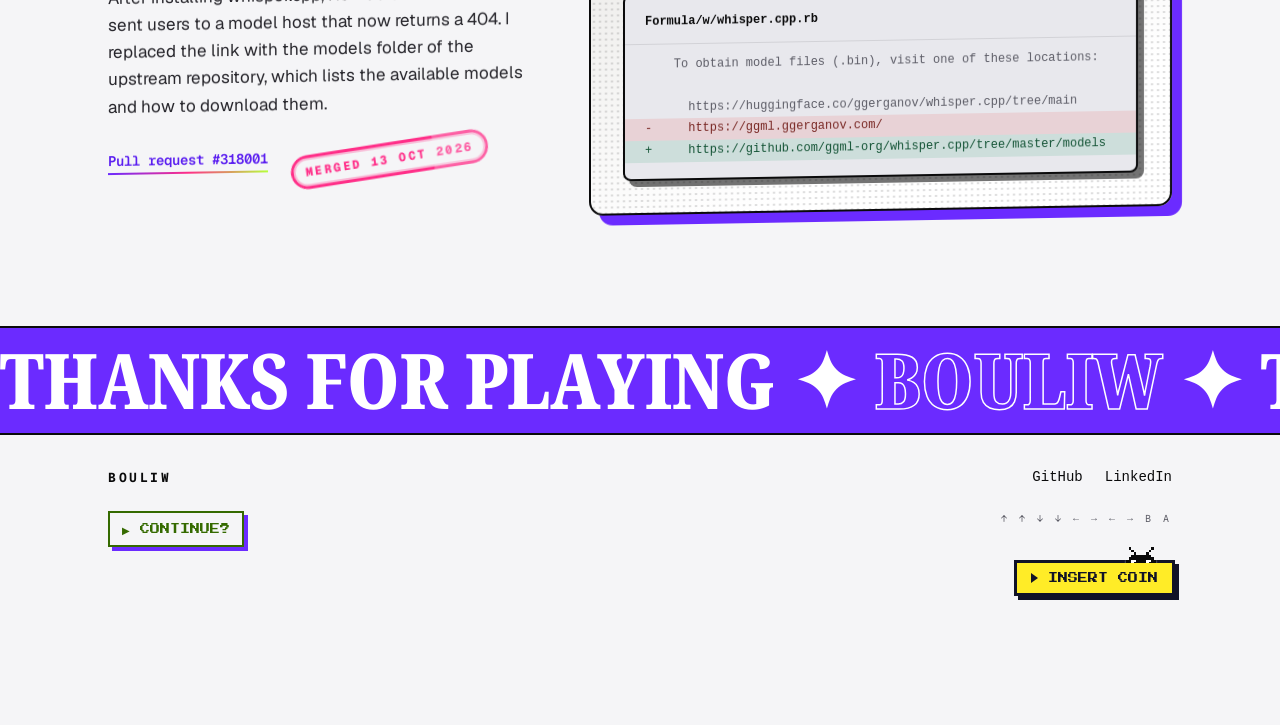
==== commit ae877aae: "Faster start-up and smoother scrolling - The project pictures of the pose menu load when their item " ====
--- a/index.html
+++ b/index.html
@@ -204,6 +204,13 @@
   r.dataset.fun = '';
   r.dataset.skin = /^(overdrive|y2k|phantom|alert|neon|pixel|mix)$/.test(skin) ? skin : 'overdrive';
   r.classList.add('od-intro');
+  /* The headline and text fonts of the style, fetched alongside the stylesheet instead of after it. */
+  var fonts = { overdrive: ['noto-serif-wdth', 'geist'], y2k: ['michroma', 'geist'], phantom: ['anton', 'geist'], alert: ['noto-serif-wdth', 'geist'], neon: ['orbitron', 'geist-mono', 'geist'], pixel: ['press-start-2p', 'pixelify-sans'], mix: ['anton', 'geist'] }[r.dataset.skin];
+  fonts.forEach(function (f) {
+    var l = document.createElement('link');
+    l.rel = 'preload'; l.as = 'font'; l.type = 'font/woff2'; l.crossOrigin = 'anonymous'; l.href = 'fun/fonts/' + f + '.woff2';
+    document.head.appendChild(l);
+  });
 })();
 </script>
 </head>
--- a/fun/fun.css
+++ b/fun/fun.css
@@ -1548,6 +1548,9 @@
 .fx-reset-row { display: flex; flex-wrap: wrap; align-items: center; gap: 6px 12px; padding: 12px 18px 14px; border-top: 1px solid rgb(255 255 255 / .12); }
 .fx-reset { padding: 8px 12px; font: 600 11px/1 "FX Mono", monospace; letter-spacing: .12em; text-transform: uppercase; color: #ff6b8a; background: transparent; border: 1px solid currentColor; border-radius: 8px; cursor: pointer; }
 .fx-reset:hover { color: #0a0a0b; background: #ff6b8a; border-color: #ff6b8a; }
+.fx-rebug { padding: 8px 12px; font: 600 11px/1 "FX Mono", monospace; letter-spacing: .12em; text-transform: uppercase; color: #b6ff3b; background: transparent; border: 1px solid currentColor; border-radius: 8px; cursor: pointer; }
+.fx-rebug:hover { color: #0a0a0b; background: #b6ff3b; border-color: #b6ff3b; }
+.fx-rebug[hidden] { display: none; }
 .fx-reset-row small { font: 12px/1.4 "FX Geist", sans-serif; color: rgb(255 255 255 / .55); }
 /* ---------- Bug speedrun timer ---------- */
 .fx-run { position: fixed; z-index: 995; top: 76px; right: 16px; display: flex; gap: 10px; align-items: center; padding: 8px 10px; font: 10px/1 "FX Press", monospace; color: #b6ff3b; background: #0a0a0b; border: 2px solid #b6ff3b; box-shadow: 3px 3px 0 #6b2bff; pointer-events: none; }
@@ -1568,6 +1571,46 @@
 @keyframes fx-snow-b { 0% { translate: 0 0; } 25% { translate: -14px 27vh; } 50% { translate: 0 55vh; } 75% { translate: 14px 82vh; } 100% { translate: 0 calc(100vh + 24px); } }
 html.fx-lite .fx-snow i:nth-child(2n) { display: none; }
 @media (prefers-reduced-motion: reduce) { .fx-snow { display: none; } }
+
+/* ---------- The buddy's calendar: a mug in the morning, a cake on the site's birthday, a witch's hat at Halloween ---------- */
+/* Drawn in the sprite's own grid, from 16 px above his head to his feet. */
+.fx-buddy .fx-item, .fx-buddy .fx-hat.witch { position: absolute; left: 0; top: calc(-16px * var(--s)); width: calc(32px * var(--s)); height: calc(68px * var(--s)); pointer-events: none; }
+.fx-buddy .fx-item { display: none; }
+.fx-buddy.c10 .fx-item { display: block; }
+.fx-buddy:has(.fx-spr.walk) .fx-hat.witch { top: calc(-17px * var(--s)); }
+.fx-buddy:has(.fx-hat.witch) .say { bottom: calc(100% + 10px + 14px * var(--s)); }
+/* April fools: the page spins round once, the buddy and the dock stay put. */
+.fx-april { animation: fx-april 3.4s cubic-bezier(.7, 0, .3, 1); }
+body:has(.fx-april) { overflow-x: clip; }
+@keyframes fx-april { 0% { rotate: 0deg; } 30%, 62% { rotate: 180deg; } 100% { rotate: 360deg; } }
+
+/* ---------- Challenge someone: the time to beat in the run timer, then a card to send yours ---------- */
+.fx-run i { font-style: normal; color: #ff6bd5; }
+.fx-run.done i { color: #6b2bff; }
+.fx-dare { position: fixed; z-index: 996; top: 122px; right: 16px; display: flex; gap: 10px; align-items: center; padding: 6px 6px 6px 12px; font: 10px/1 "FX Press", monospace; color: #fff; background: #0a0a0b; border: 2px solid #ff6bd5; box-shadow: 3px 3px 0 #6b2bff; }
+.fx-dare .go, .fx-dare-btn { padding: 8px 10px; font: 600 11px/1 "FX Mono", monospace; letter-spacing: .1em; text-transform: uppercase; color: #0a0a0b; background: #ff6bd5; border: 0; border-radius: 6px; cursor: pointer; }
+.fx-dare .go:hover, .fx-dare-btn:hover { background: #fff; }
+.fx-dare .go.ok, .fx-dare-btn.ok { background: #b6ff3b; }
+.fx-dare .x { padding: 2px 6px; font: 18px/1 "FX Geist", sans-serif; color: rgb(255 255 255 / .6); background: none; border: 0; cursor: pointer; }
+.fx-dare .x:hover { color: #fff; }
+.fx-dare-row { display: flex; flex-wrap: wrap; align-items: center; justify-content: space-between; gap: 8px 12px; padding: 10px 18px; font: 12px/1.4 "FX Mono", monospace; color: rgb(255 255 255 / .8); border-bottom: 1px solid rgb(255 255 255 / .12); }
+.fx-dare-row[hidden] { display: none; }
+.fx-dare-link { width: min(340px, 72vw); padding: 7px 9px; font: 12px/1.3 "FX Geist", sans-serif; color: #0a0a0b; background: #fff; border: 0; border-radius: 6px; }
+@media (max-width: 759px) { .fx-dare { top: 152px; right: 10px; } }
+@media (prefers-reduced-motion: reduce) { .fx-april { animation: none; } }
+
+/* ---------- Event menu (dock): pick a seasonal event by hand ---------- */
+.fx-dock .fx-event svg { width: 15px; height: 15px; flex: none; }
+.fx-dock .fx-event.on { background: rgb(255 107 213 / .2); color: #ffc2ee; }
+.fx-dock .fx-event[aria-expanded="true"] { background: rgb(255 255 255 / .14); }
+@media (max-width: 520px) { .fx-dock .fx-event .lbl { display: none; } }
+.fx-ev-menu { position: fixed; z-index: 1001; display: grid; gap: 2px; min-width: 220px; padding: 6px; background: rgb(14 13 20 / .97); border: 1px solid rgb(255 255 255 / .16); border-radius: 16px; box-shadow: 0 18px 50px -12px rgb(0 0 0 / .65), inset 0 1px 0 rgb(255 255 255 / .1); font: 600 13px/1.2 "FX Geist", var(--sans); }
+.fx-ev-menu button { display: flex; align-items: center; gap: 10px; padding: 10px 12px; color: #d4d4d8; background: none; border: 0; border-radius: 10px; font: inherit; text-align: left; white-space: nowrap; cursor: pointer; }
+.fx-ev-menu button::before { content: ""; flex: none; width: 9px; height: 9px; border-radius: 50%; box-shadow: inset 0 0 0 1.5px rgb(255 255 255 / .4); }
+.fx-ev-menu button[aria-checked="true"] { color: #fff; }
+.fx-ev-menu button[aria-checked="true"]::before { background: #b6ff3b; box-shadow: 0 0 0 3px rgb(182 255 59 / .25); }
+.fx-ev-menu button:hover, .fx-ev-menu button:focus-visible { background: rgb(255 255 255 / .1); outline: none; }
+.fx-ev-menu .sep { height: 1px; margin: 4px 8px; background: rgb(255 255 255 / .12); }
 
 /* ---------- Hidden bugs: they peek out from an edge, click one to catch it ---------- */
 /* The box sits against the edge; the bug rises from the box's bottom side, which the rotation turns toward the edge. */
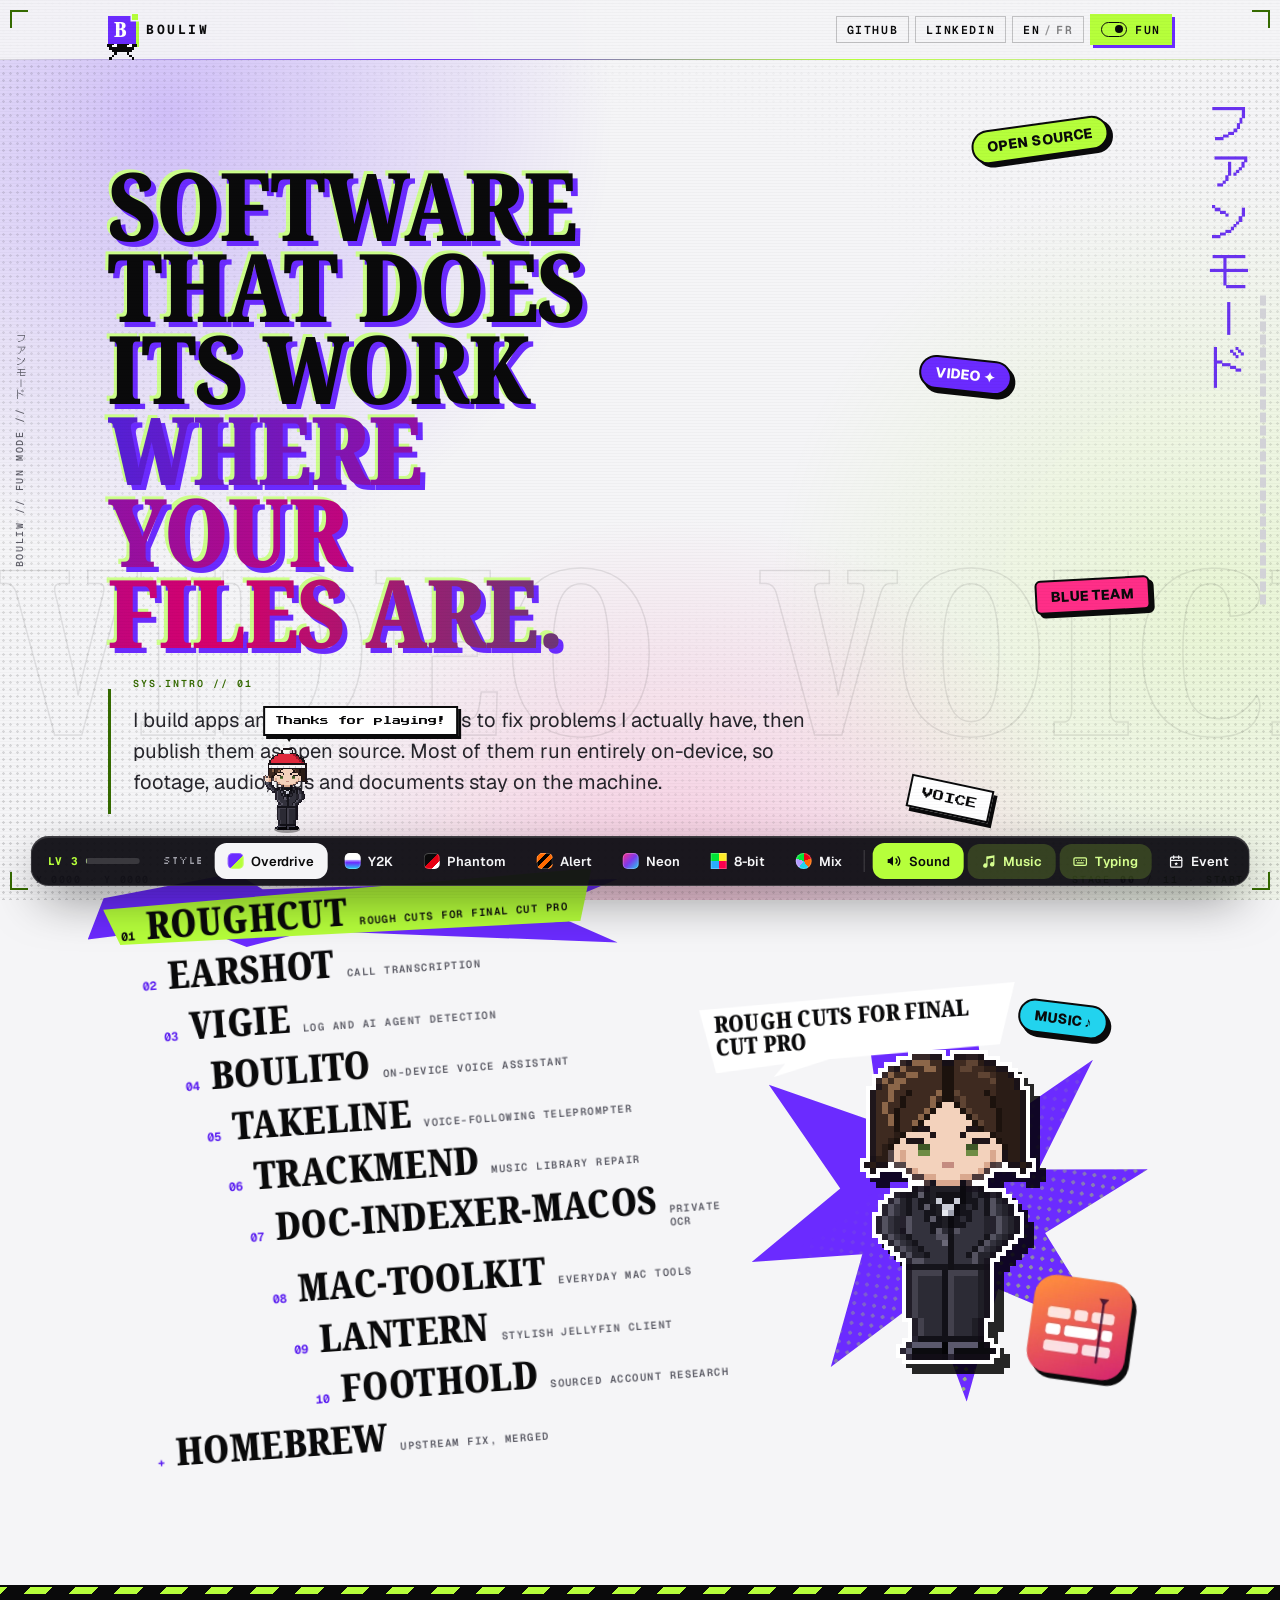
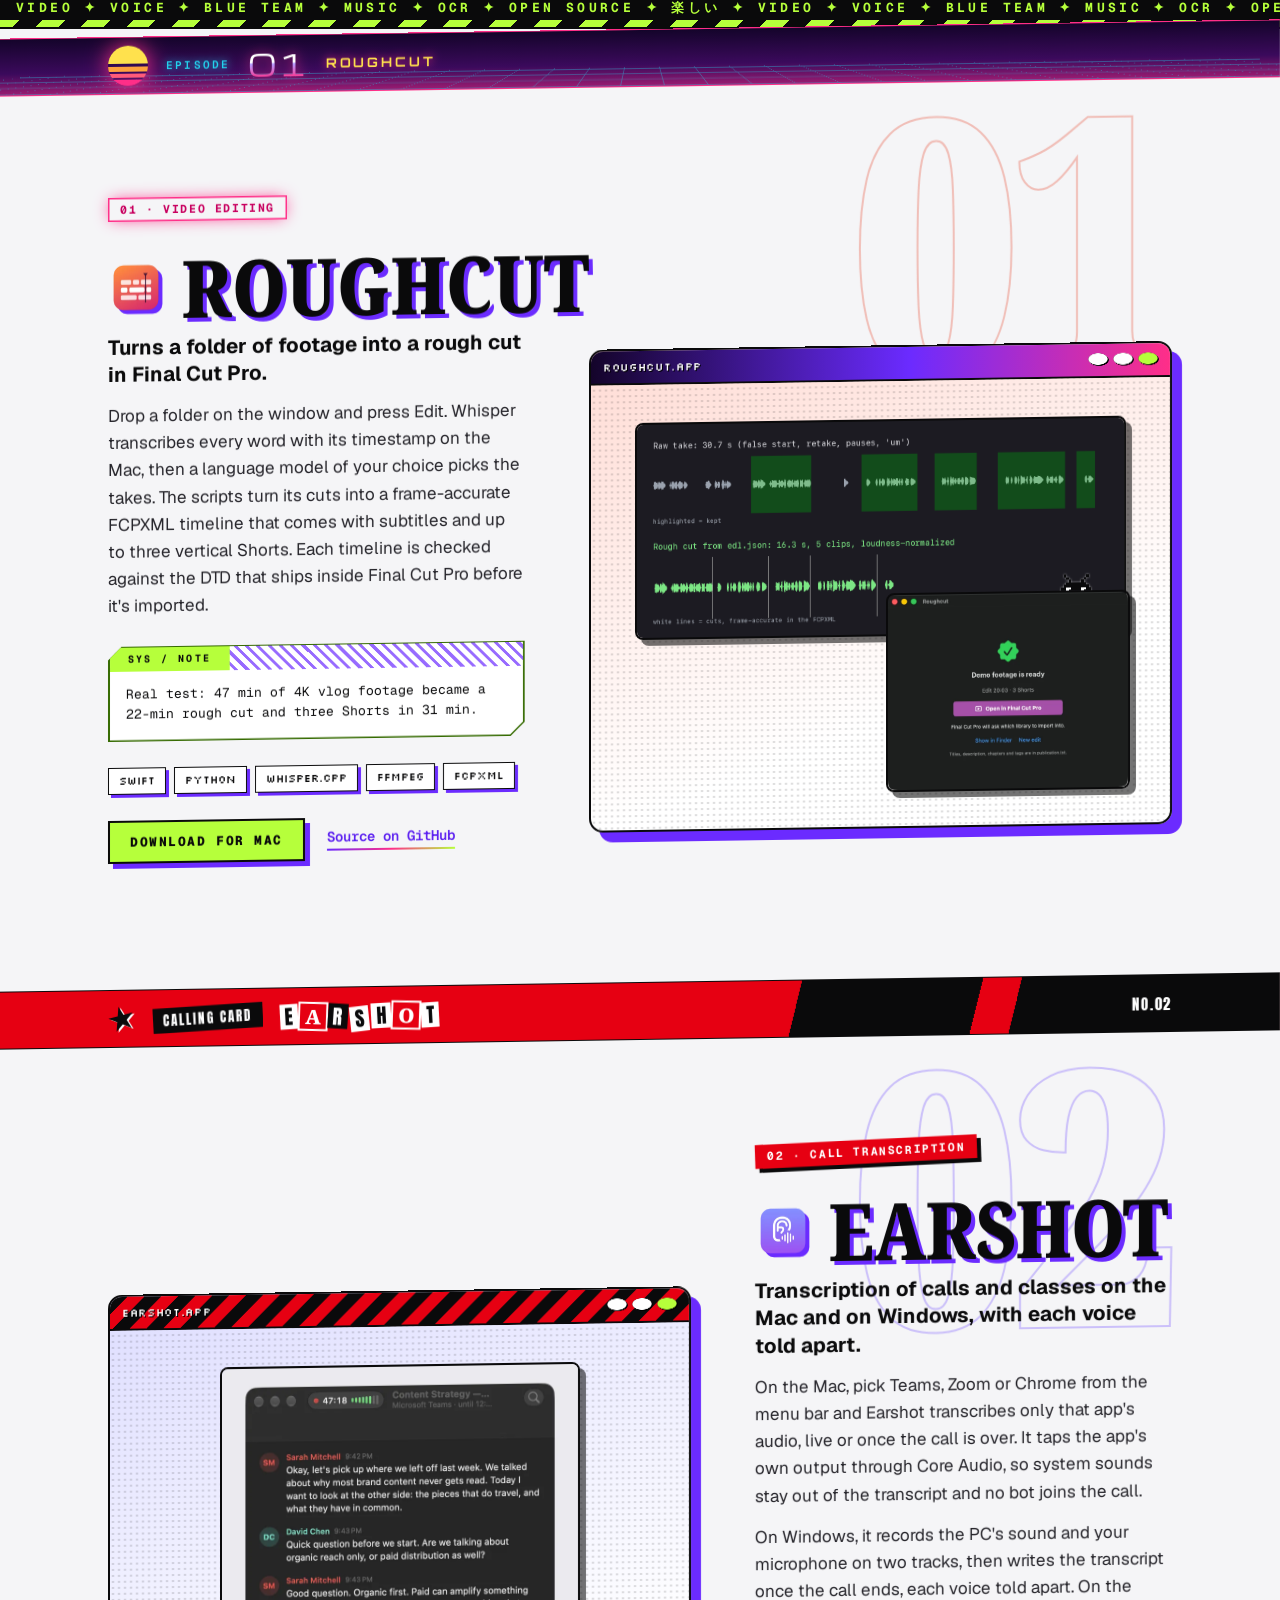
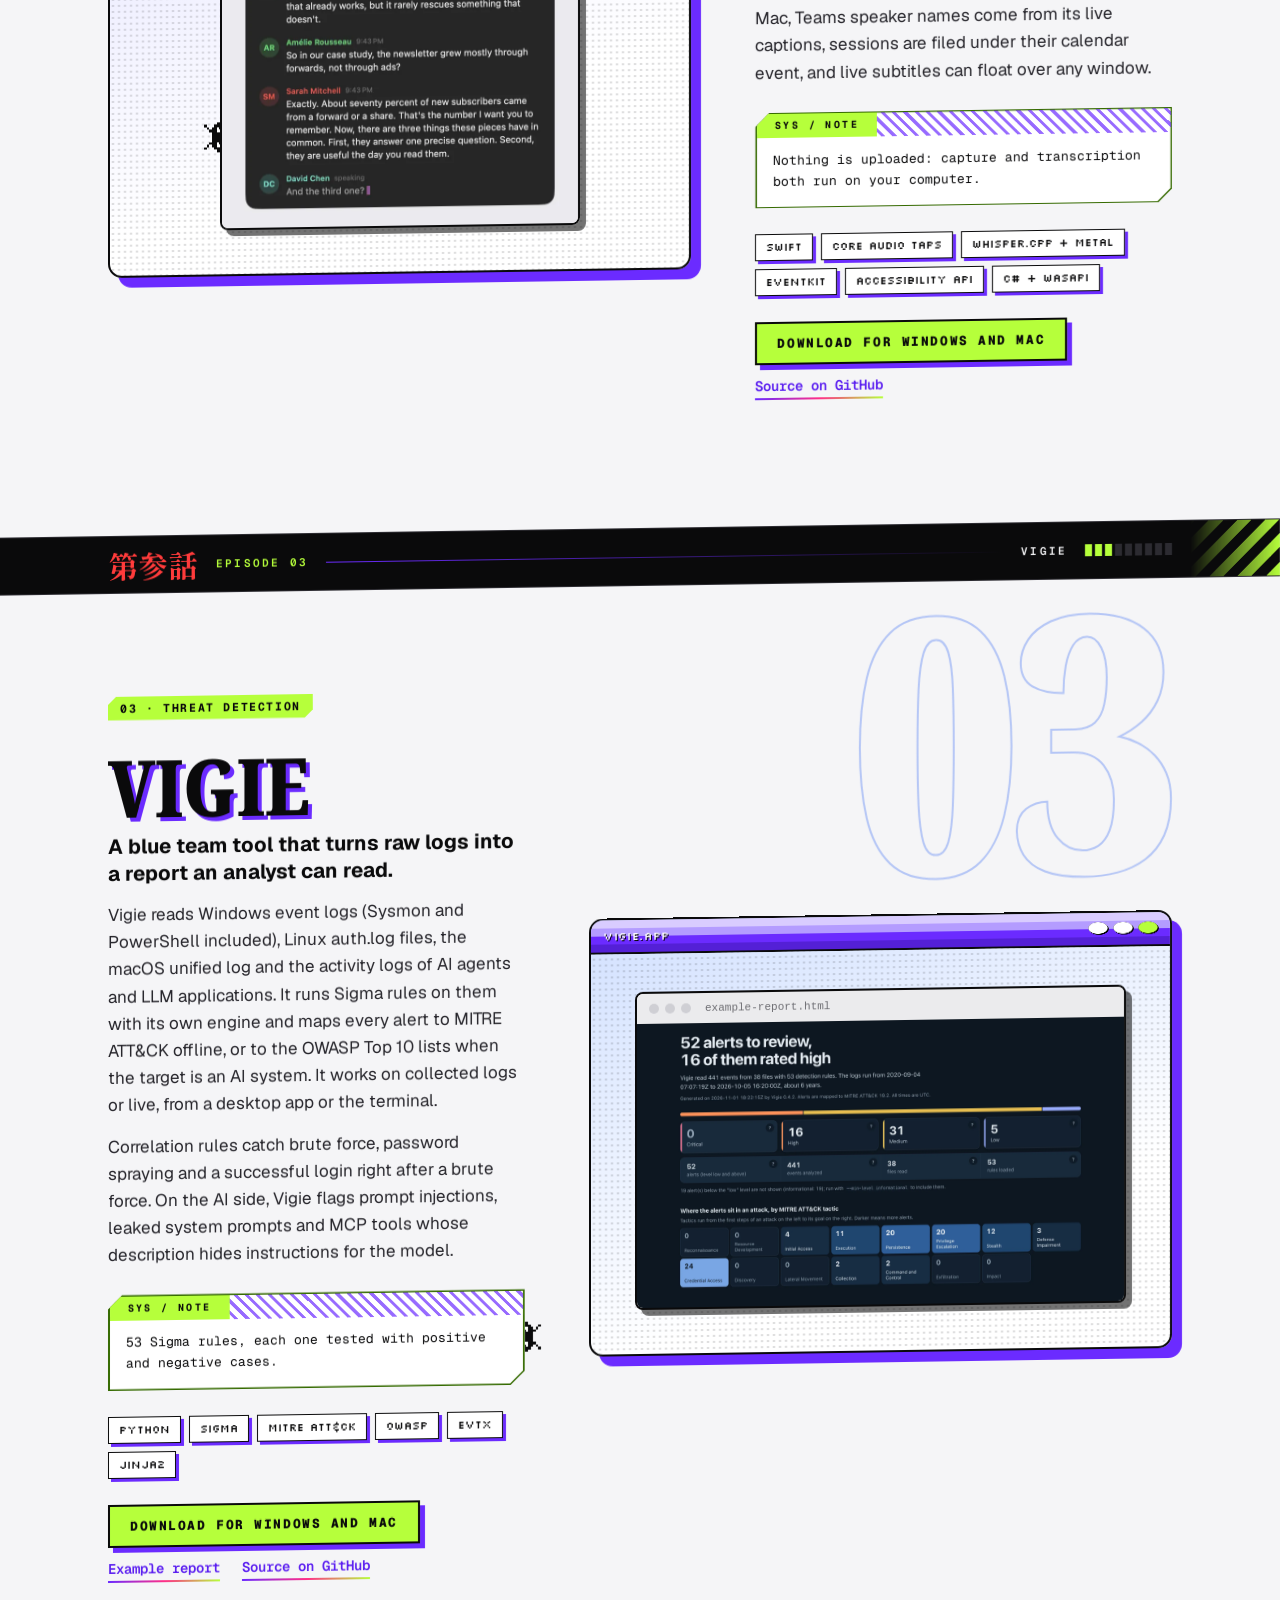
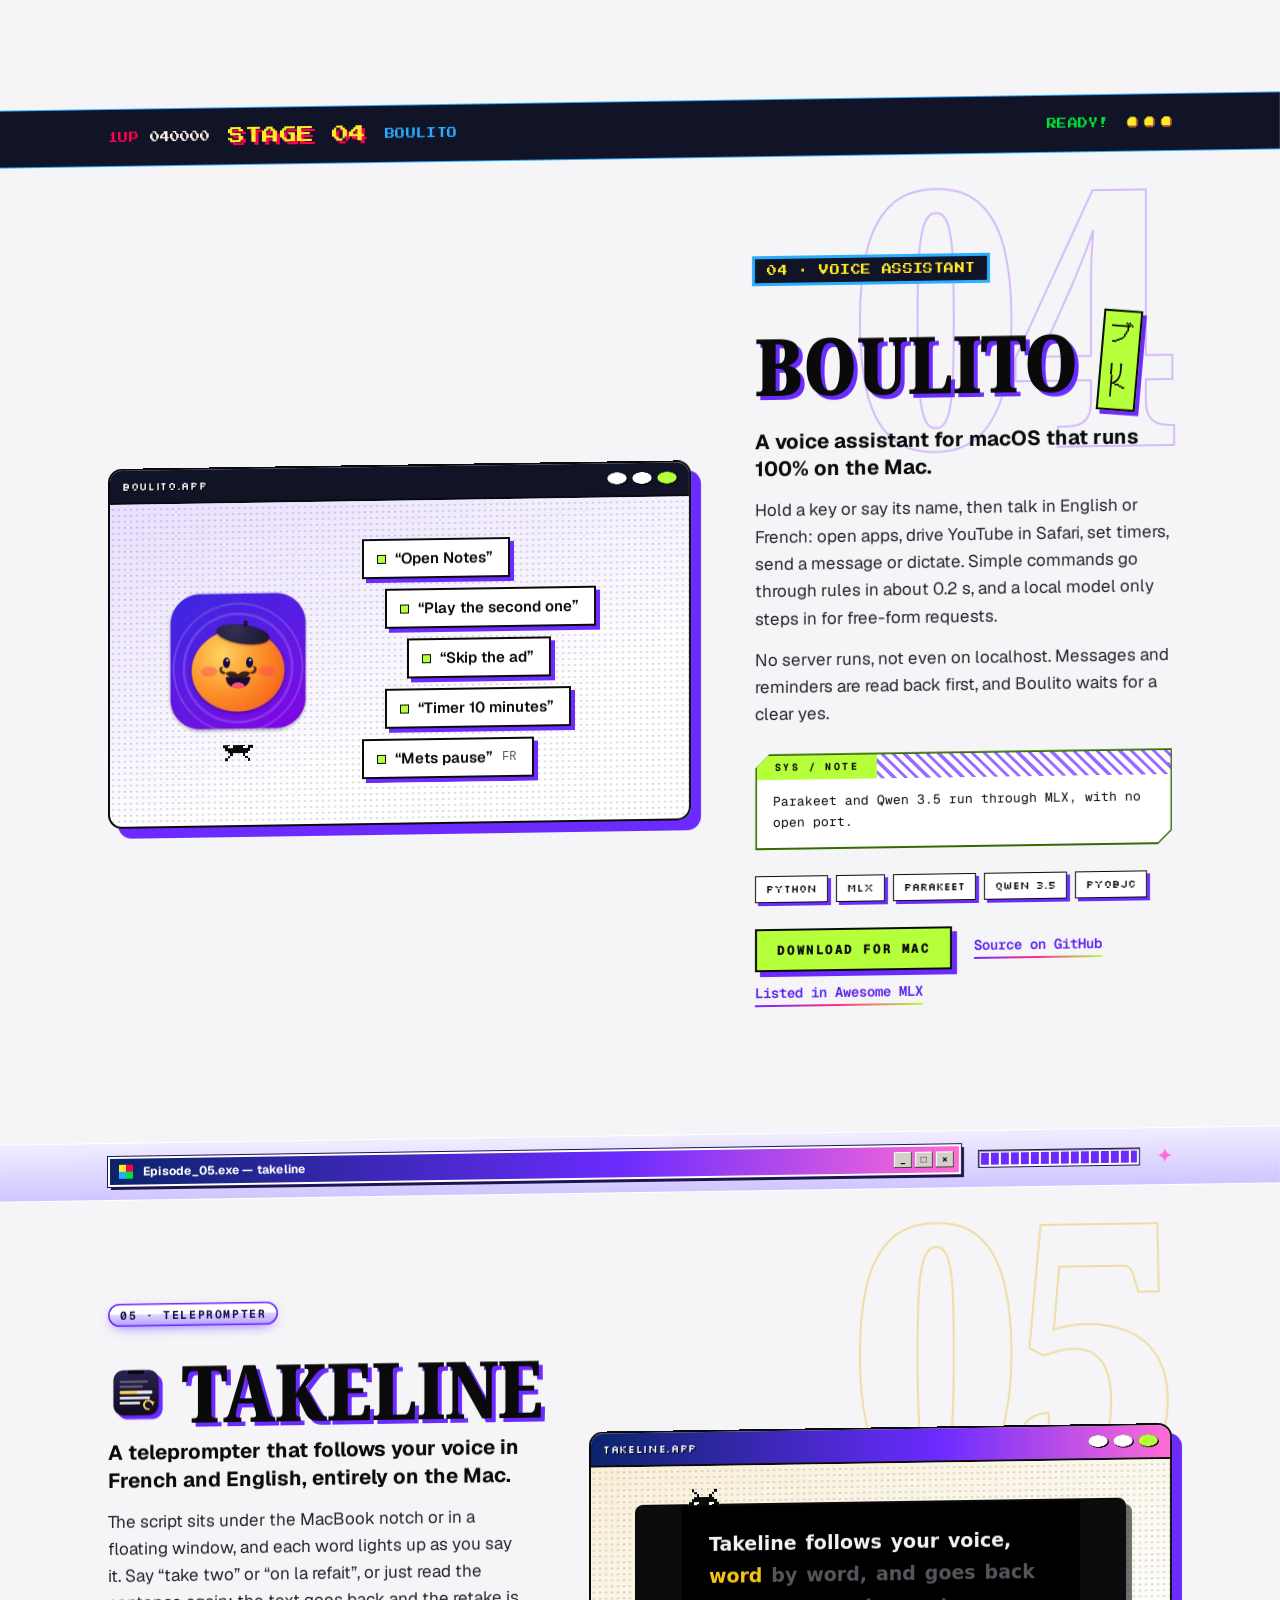
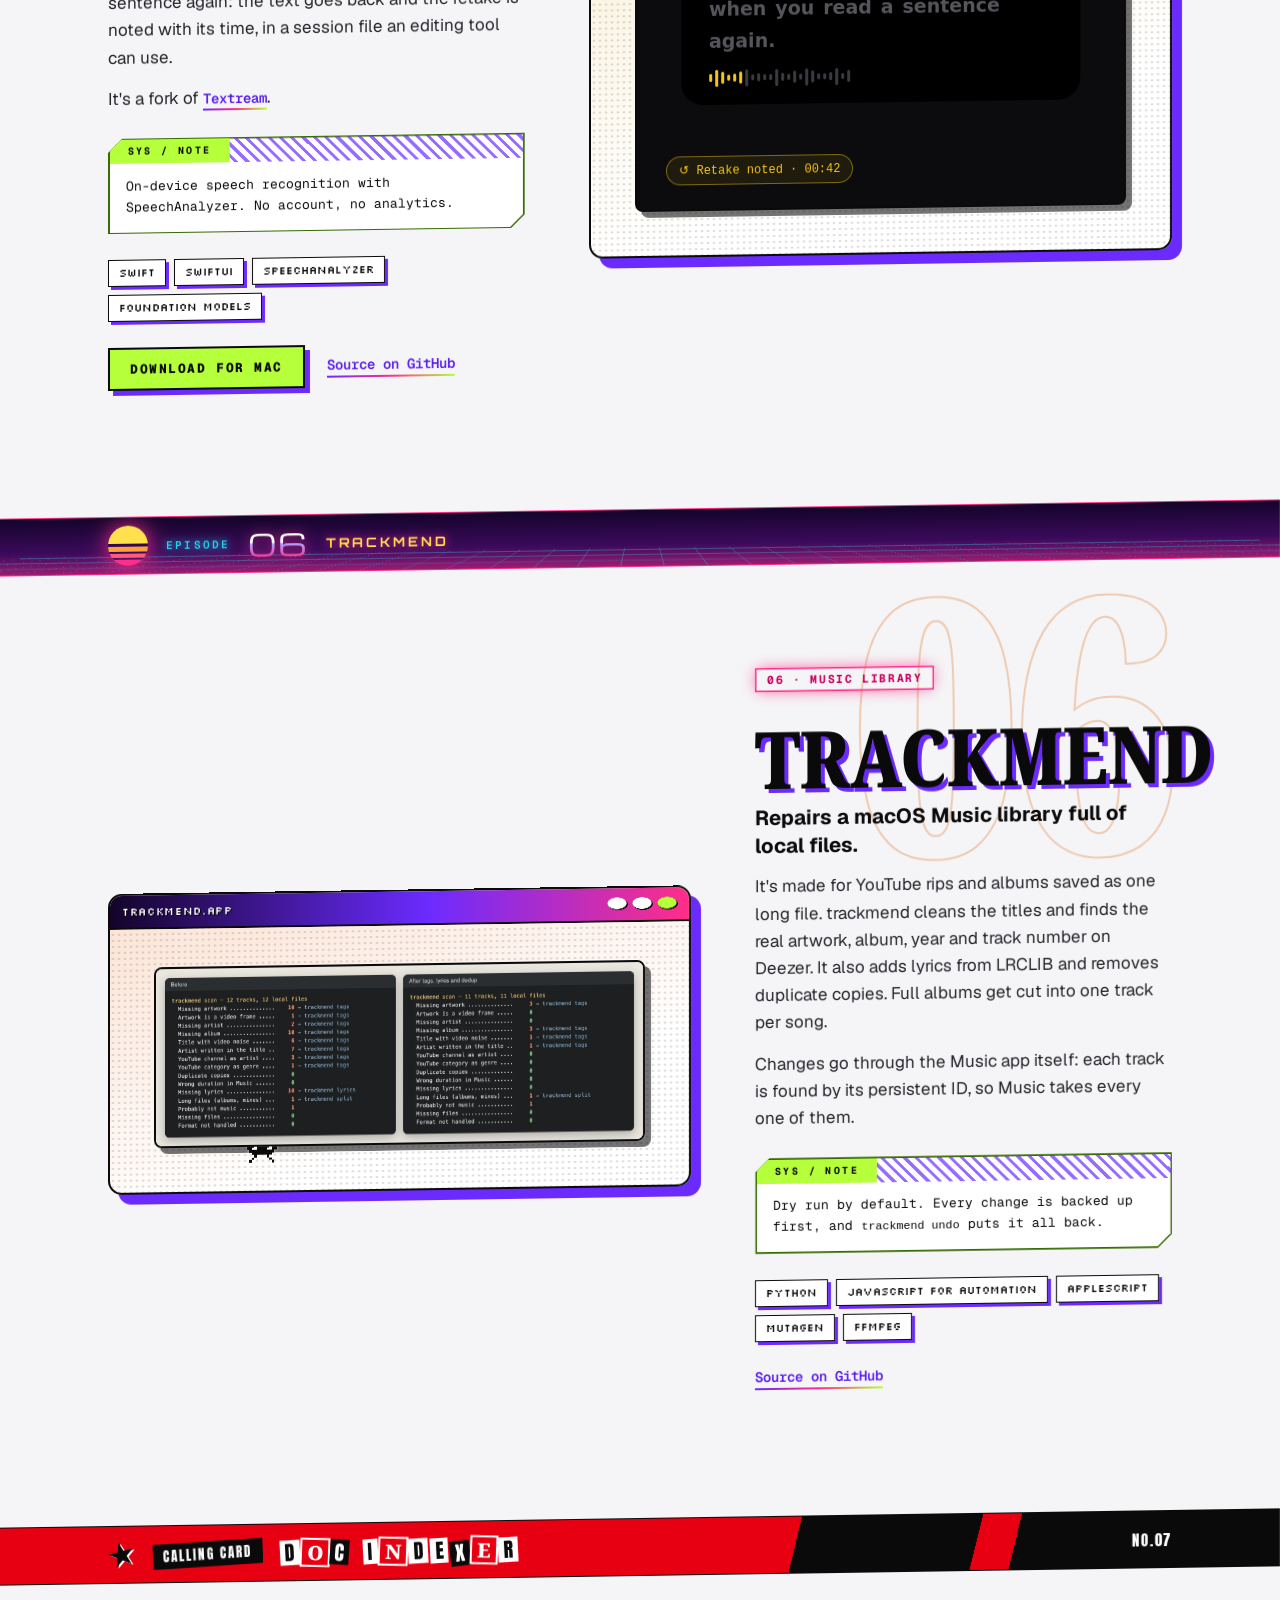
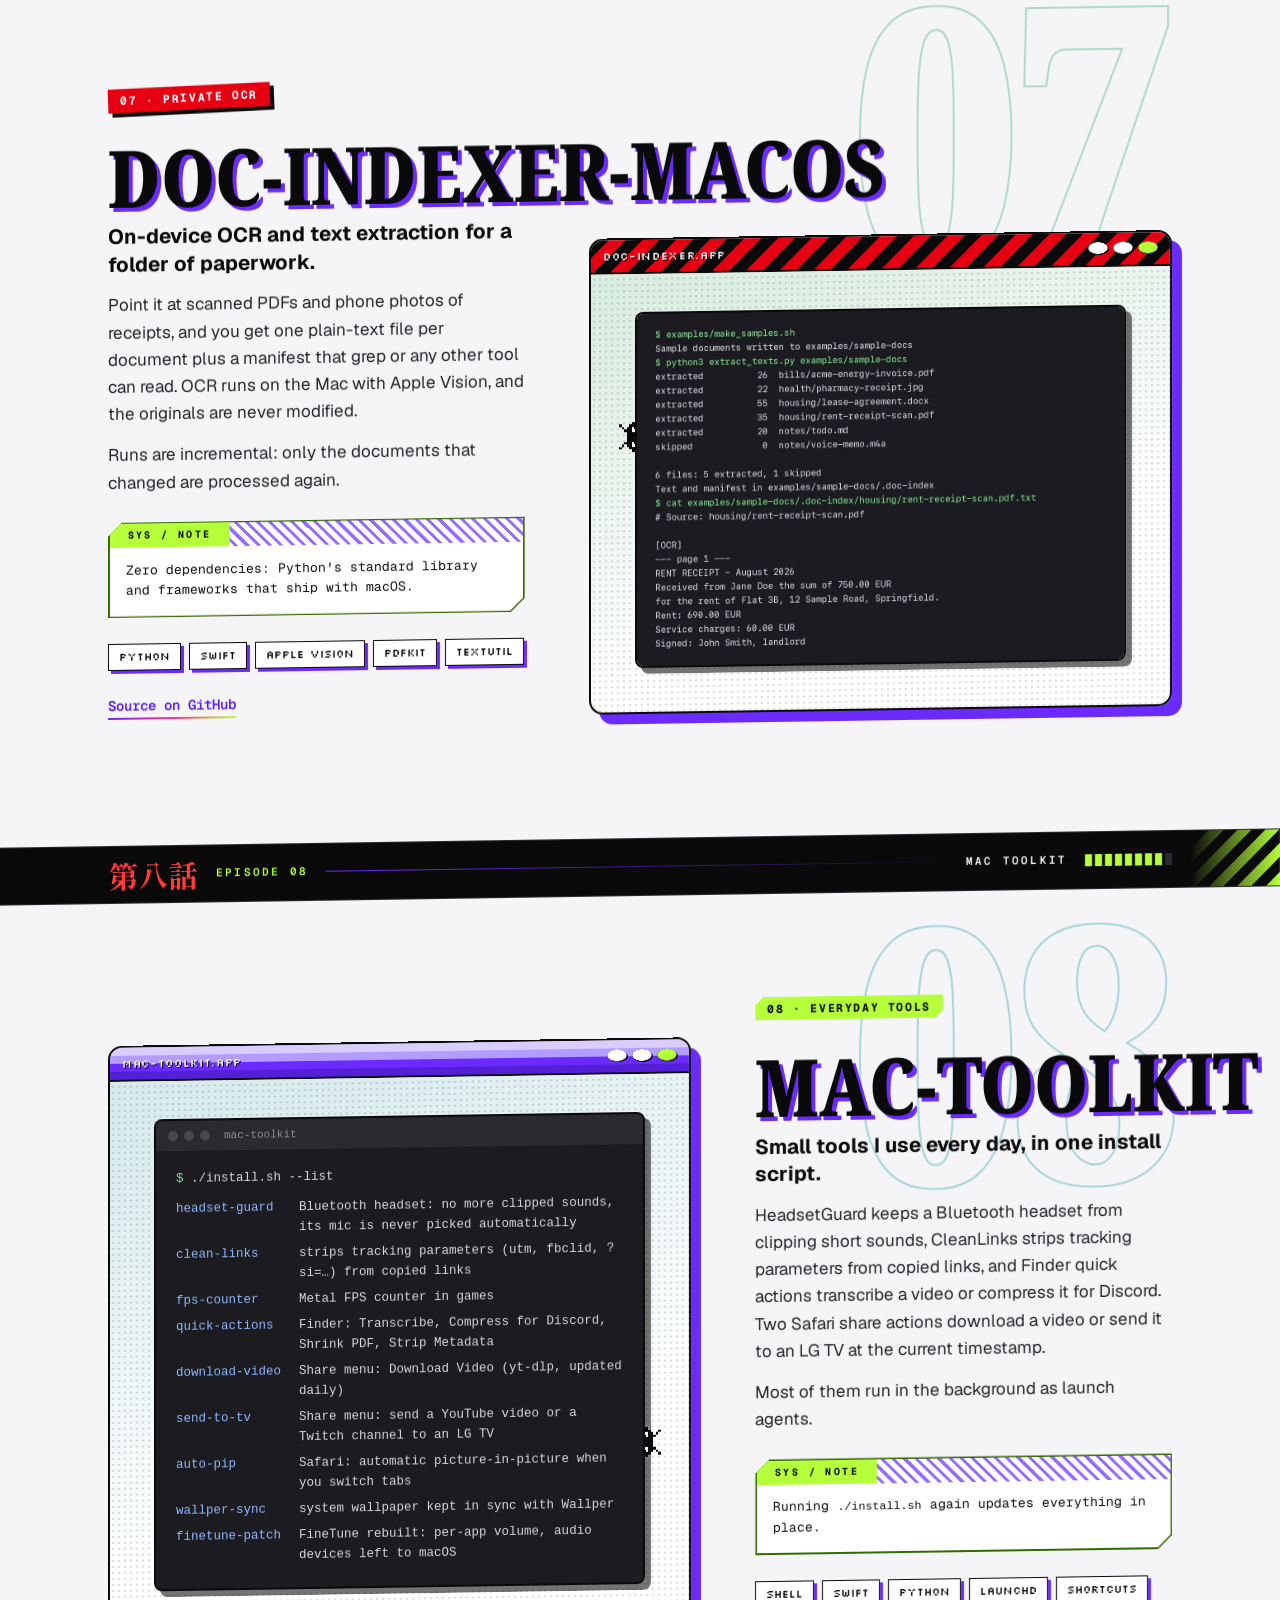
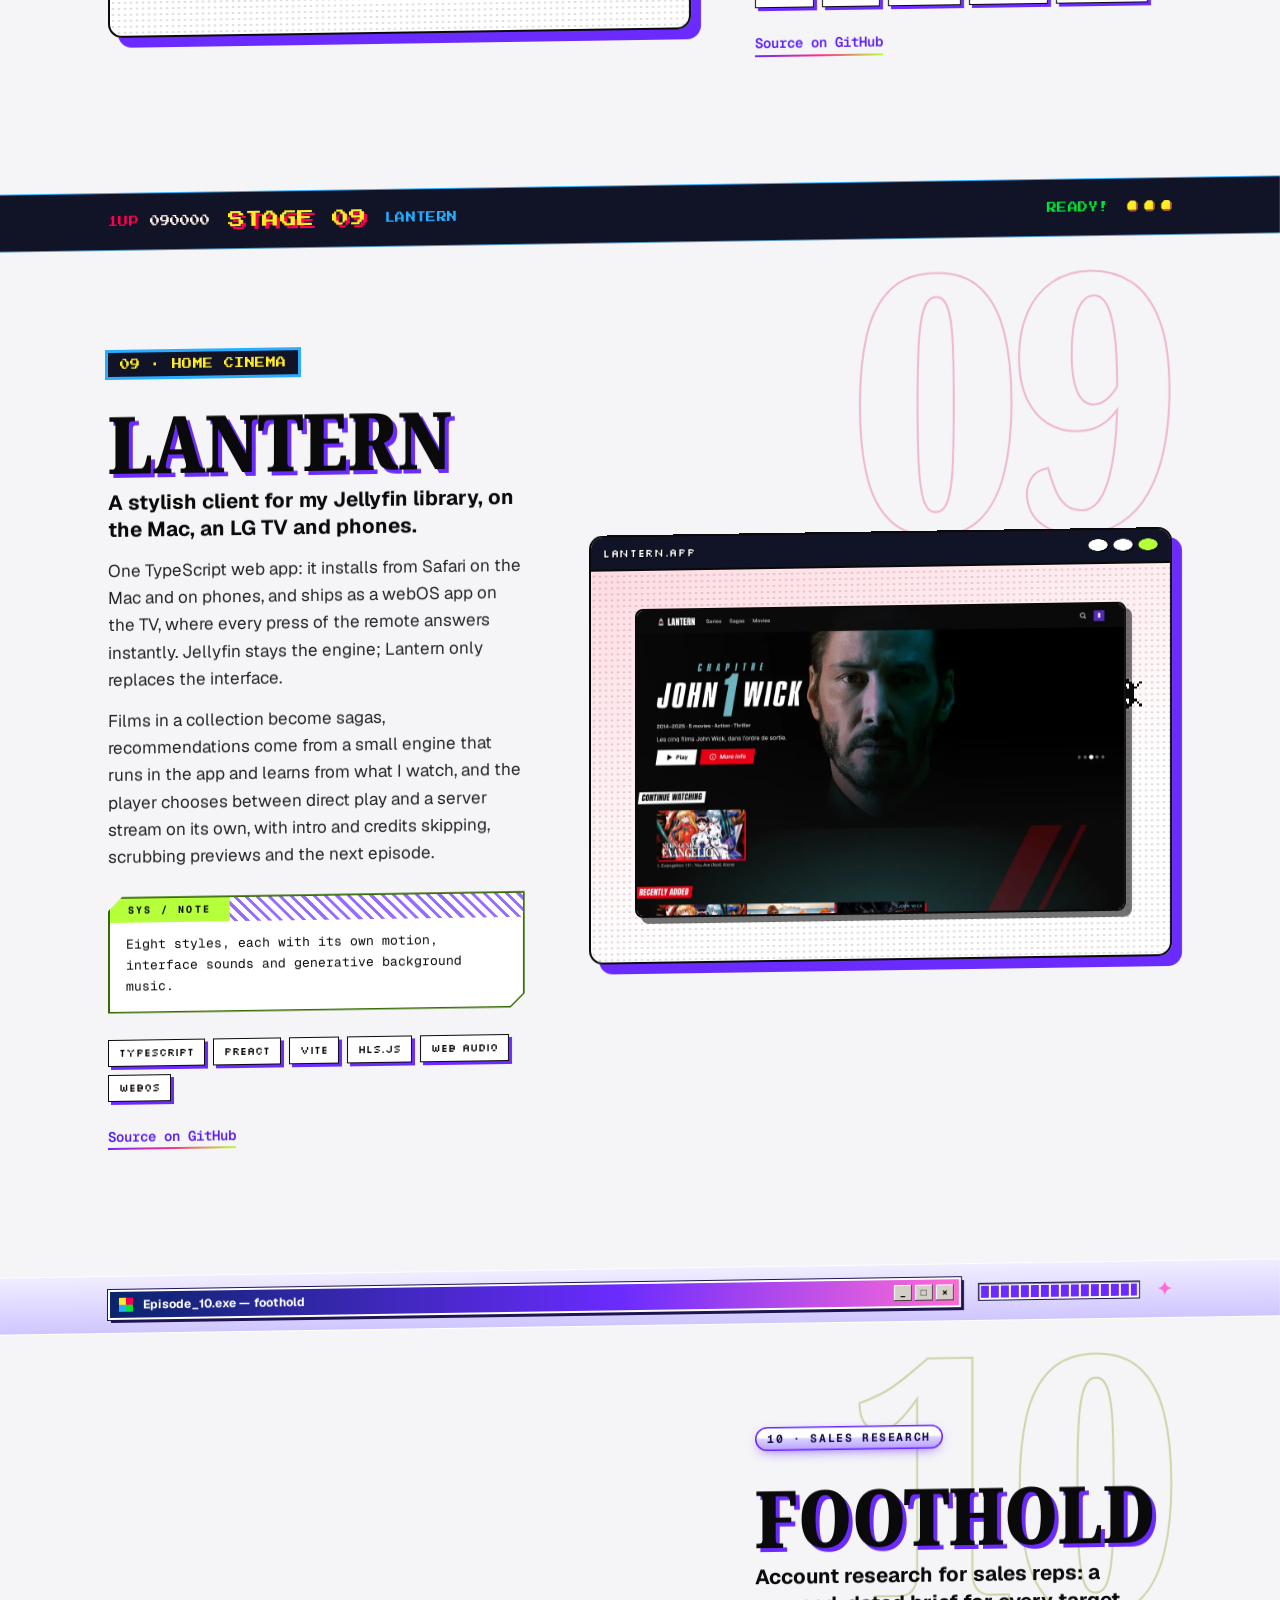
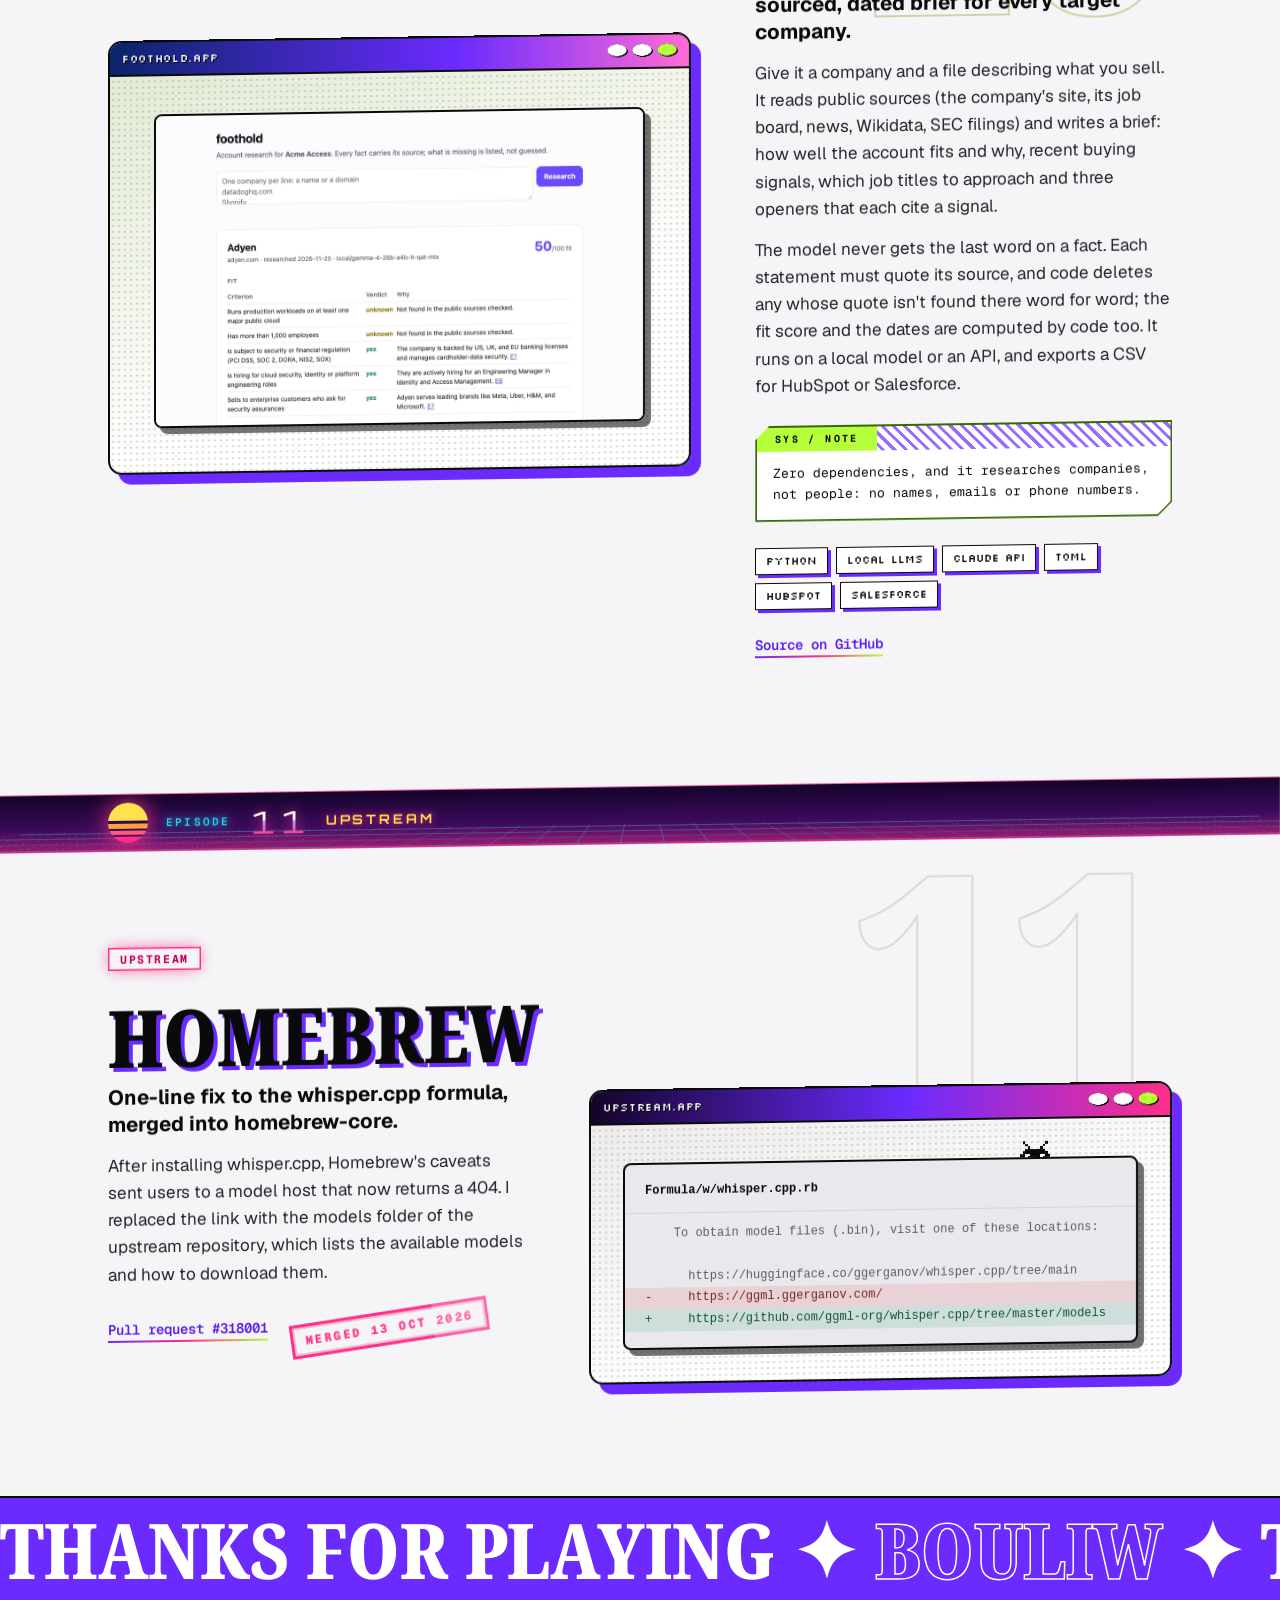
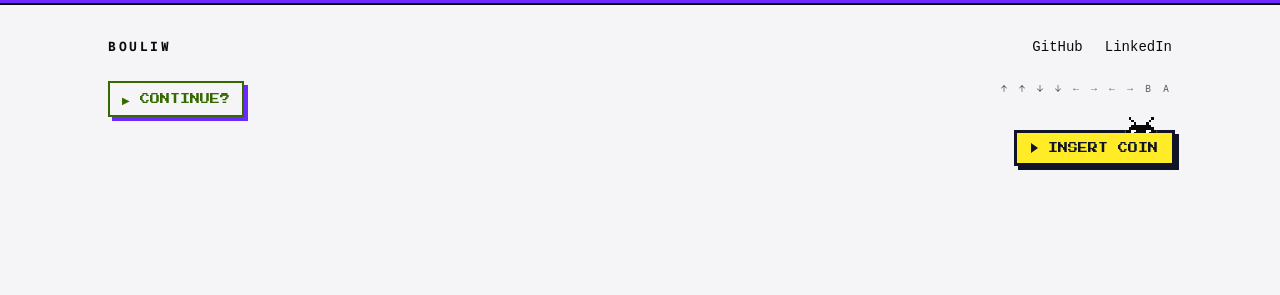
==== commit 298468db: "Add foothold: sourced account research for sales reps" ====
--- a/index.html
+++ b/index.html
@@ -15,7 +15,7 @@
 <meta property="og:image:alt" content="Bouliw: Software that does its work where your files are. Roughcut, Earshot, Vigie, Boulito, Takeline, trackmend, doc-indexer, mac-toolkit and Lantern.">
 <meta name="twitter:card" content="summary_large_image">
 <link rel="canonical" href="https://bouliw.github.io/">
-<script type="application/ld+json">{"@context":"https://schema.org","@graph":[{"@type":"ProfilePage","@id":"https://bouliw.github.io/#page","url":"https://bouliw.github.io/","name":"Bouliw · Software that does its work where your files are","inLanguage":["en","fr"],"mainEntity":{"@id":"https://bouliw.github.io/#me"},"isPartOf":{"@id":"https://bouliw.github.io/#site"}},{"@type":"WebSite","@id":"https://bouliw.github.io/#site","url":"https://bouliw.github.io/","name":"Bouliw","inLanguage":["en","fr"],"publisher":{"@id":"https://bouliw.github.io/#me"}},{"@type":"Person","@id":"https://bouliw.github.io/#me","name":"Bouliw","url":"https://bouliw.github.io/","sameAs":["https://github.com/Bouliw","https://www.linkedin.com/in/martin-laffont-1a218b250/"]},{"@type":"SoftwareSourceCode","@id":"https://bouliw.github.io/#roughcut","name":"Roughcut","description":"Turns a folder of footage into a rough cut in Final Cut Pro.","url":"https://bouliw.github.io/#roughcut","codeRepository":"https://github.com/Bouliw/fcpxml-roughcut","programmingLanguage":["Swift","Python"],"author":{"@id":"https://bouliw.github.io/#me"}},{"@type":"SoftwareSourceCode","@id":"https://bouliw.github.io/#earshot","name":"Earshot","description":"Transcription of calls and classes on the Mac and on Windows, with each voice told apart.","url":"https://bouliw.github.io/#earshot","codeRepository":"https://github.com/Bouliw/earshot","programmingLanguage":["Swift","C#"],"author":{"@id":"https://bouliw.github.io/#me"}},{"@type":"SoftwareSourceCode","@id":"https://bouliw.github.io/#vigie","name":"Vigie","description":"A blue team tool that turns raw logs into a report an analyst can read.","url":"https://bouliw.github.io/#vigie","codeRepository":"https://github.com/Bouliw/vigie","programmingLanguage":["Python"],"author":{"@id":"https://bouliw.github.io/#me"}},{"@type":"SoftwareSourceCode","@id":"https://bouliw.github.io/#boulito","name":"Boulito","description":"A voice assistant for macOS that runs 100% on the Mac.","url":"https://bouliw.github.io/#boulito","codeRepository":"https://github.com/Bouliw/boulito","programmingLanguage":["Python"],"author":{"@id":"https://bouliw.github.io/#me"}},{"@type":"SoftwareSourceCode","@id":"https://bouliw.github.io/#takeline","name":"Takeline","description":"A teleprompter that follows your voice in French and English, entirely on the Mac.","url":"https://bouliw.github.io/#takeline","codeRepository":"https://github.com/Bouliw/takeline","programmingLanguage":["Swift"],"author":{"@id":"https://bouliw.github.io/#me"}},{"@type":"SoftwareSourceCode","@id":"https://bouliw.github.io/#trackmend","name":"trackmend","description":"Repairs a macOS Music library full of local files.","url":"https://bouliw.github.io/#trackmend","codeRepository":"https://github.com/Bouliw/trackmend","programmingLanguage":["Python","JavaScript","AppleScript"],"author":{"@id":"https://bouliw.github.io/#me"}},{"@type":"SoftwareSourceCode","@id":"https://bouliw.github.io/#doc-indexer","name":"doc-indexer-macos","description":"On-device OCR and text extraction for a folder of paperwork.","url":"https://bouliw.github.io/#doc-indexer","codeRepository":"https://github.com/Bouliw/doc-indexer-macos","programmingLanguage":["Python","Swift"],"author":{"@id":"https://bouliw.github.io/#me"}},{"@type":"SoftwareSourceCode","@id":"https://bouliw.github.io/#mac-toolkit","name":"mac-toolkit","description":"Small tools I use every day, in one install script.","url":"https://bouliw.github.io/#mac-toolkit","codeRepository":"https://github.com/Bouliw/mac-toolkit","programmingLanguage":["Shell","Swift","Python"],"author":{"@id":"https://bouliw.github.io/#me"}},{"@type":"SoftwareSourceCode","@id":"https://bouliw.github.io/#lantern","name":"Lantern","description":"A stylish client for a Jellyfin library, on the Mac, an LG TV and phones.","url":"https://bouliw.github.io/#lantern","codeRepository":"https://github.com/Bouliw/lantern","programmingLanguage":["TypeScript"],"author":{"@id":"https://bouliw.github.io/#me"}}]}</script>
+<script type="application/ld+json">{"@context":"https://schema.org","@graph":[{"@type":"ProfilePage","@id":"https://bouliw.github.io/#page","url":"https://bouliw.github.io/","name":"Bouliw · Software that does its work where your files are","inLanguage":["en","fr"],"mainEntity":{"@id":"https://bouliw.github.io/#me"},"isPartOf":{"@id":"https://bouliw.github.io/#site"}},{"@type":"WebSite","@id":"https://bouliw.github.io/#site","url":"https://bouliw.github.io/","name":"Bouliw","inLanguage":["en","fr"],"publisher":{"@id":"https://bouliw.github.io/#me"}},{"@type":"Person","@id":"https://bouliw.github.io/#me","name":"Bouliw","url":"https://bouliw.github.io/","sameAs":["https://github.com/Bouliw","https://www.linkedin.com/in/martin-laffont-1a218b250/"]},{"@type":"SoftwareSourceCode","@id":"https://bouliw.github.io/#roughcut","name":"Roughcut","description":"Turns a folder of footage into a rough cut in Final Cut Pro.","url":"https://bouliw.github.io/#roughcut","codeRepository":"https://github.com/Bouliw/fcpxml-roughcut","programmingLanguage":["Swift","Python"],"author":{"@id":"https://bouliw.github.io/#me"}},{"@type":"SoftwareSourceCode","@id":"https://bouliw.github.io/#earshot","name":"Earshot","description":"Transcription of calls and classes on the Mac and on Windows, with each voice told apart.","url":"https://bouliw.github.io/#earshot","codeRepository":"https://github.com/Bouliw/earshot","programmingLanguage":["Swift","C#"],"author":{"@id":"https://bouliw.github.io/#me"}},{"@type":"SoftwareSourceCode","@id":"https://bouliw.github.io/#vigie","name":"Vigie","description":"A blue team tool that turns raw logs into a report an analyst can read.","url":"https://bouliw.github.io/#vigie","codeRepository":"https://github.com/Bouliw/vigie","programmingLanguage":["Python"],"author":{"@id":"https://bouliw.github.io/#me"}},{"@type":"SoftwareSourceCode","@id":"https://bouliw.github.io/#boulito","name":"Boulito","description":"A voice assistant for macOS that runs 100% on the Mac.","url":"https://bouliw.github.io/#boulito","codeRepository":"https://github.com/Bouliw/boulito","programmingLanguage":["Python"],"author":{"@id":"https://bouliw.github.io/#me"}},{"@type":"SoftwareSourceCode","@id":"https://bouliw.github.io/#takeline","name":"Takeline","description":"A teleprompter that follows your voice in French and English, entirely on the Mac.","url":"https://bouliw.github.io/#takeline","codeRepository":"https://github.com/Bouliw/takeline","programmingLanguage":["Swift"],"author":{"@id":"https://bouliw.github.io/#me"}},{"@type":"SoftwareSourceCode","@id":"https://bouliw.github.io/#trackmend","name":"trackmend","description":"Repairs a macOS Music library full of local files.","url":"https://bouliw.github.io/#trackmend","codeRepository":"https://github.com/Bouliw/trackmend","programmingLanguage":["Python","JavaScript","AppleScript"],"author":{"@id":"https://bouliw.github.io/#me"}},{"@type":"SoftwareSourceCode","@id":"https://bouliw.github.io/#doc-indexer","name":"doc-indexer-macos","description":"On-device OCR and text extraction for a folder of paperwork.","url":"https://bouliw.github.io/#doc-indexer","codeRepository":"https://github.com/Bouliw/doc-indexer-macos","programmingLanguage":["Python","Swift"],"author":{"@id":"https://bouliw.github.io/#me"}},{"@type":"SoftwareSourceCode","@id":"https://bouliw.github.io/#mac-toolkit","name":"mac-toolkit","description":"Small tools I use every day, in one install script.","url":"https://bouliw.github.io/#mac-toolkit","codeRepository":"https://github.com/Bouliw/mac-toolkit","programmingLanguage":["Shell","Swift","Python"],"author":{"@id":"https://bouliw.github.io/#me"}},{"@type":"SoftwareSourceCode","@id":"https://bouliw.github.io/#lantern","name":"Lantern","description":"A stylish client for a Jellyfin library, on the Mac, an LG TV and phones.","url":"https://bouliw.github.io/#lantern","codeRepository":"https://github.com/Bouliw/lantern","programmingLanguage":["TypeScript"],"author":{"@id":"https://bouliw.github.io/#me"}},{"@type":"SoftwareSourceCode","@id":"https://bouliw.github.io/#foothold","name":"foothold","description":"Account research for sales reps: a sourced, dated brief for every target company.","url":"https://bouliw.github.io/#foothold","codeRepository":"https://github.com/Bouliw/foothold","programmingLanguage":["Python"],"author":{"@id":"https://bouliw.github.io/#me"}}]}</script>
 <meta name="theme-color" content="#f5f3ee" media="(prefers-color-scheme: light)">
 <meta name="theme-color" content="#0f0f11" media="(prefers-color-scheme: dark)">
 <link rel="icon" href="data:image/svg+xml,%3Csvg xmlns='http://www.w3.org/2000/svg' viewBox='0 0 32 32'%3E%3Crect width='32' height='32' rx='8' fill='%2318181b'/%3E%3Ctext x='16' y='23' font-family='Georgia,serif' font-size='20' text-anchor='middle' fill='%23f5f3ee'%3EB%3C/text%3E%3C/svg%3E">
@@ -243,6 +243,7 @@
       <li style="--accent:#2ea36b"><a href="#doc-indexer"><span class="n">07</span><span class="t">doc-indexer-macos</span><span class="d" data-i18n="t9">Private OCR</span></a></li>
       <li style="--accent:#1499a6"><a href="#mac-toolkit"><span class="n">08</span><span class="t">mac-toolkit</span><span class="d" data-i18n="t10">Everyday Mac tools</span></a></li>
       <li style="--accent:#e0457b"><a href="#lantern"><span class="n">09</span><span class="t">Lantern</span><span class="d" data-i18n="t69">Stylish Jellyfin client</span></a></li>
+      <li style="--accent:#7a9b12"><a href="#foothold"><span class="n">10</span><span class="t">foothold</span><span class="d" data-i18n="t76">Sourced account research</span></a></li>
       <li style="--accent:#a8a49a"><a href="#upstream"><span class="n">+</span><span class="t">Homebrew</span><span class="d" data-i18n="t11">Upstream fix, merged</span></a></li>
     </ol>
   </nav>
@@ -426,6 +427,22 @@
   </figure>
 </article>
 
+<article class="project" id="foothold" style="--accent:#7a9b12">
+  <div class="copy">
+    <p class="label" data-i18n="t77">10 · Sales research</p>
+    <div class="head"><h2>foothold</h2></div>
+    <p class="tagline" data-i18n="t78">Account research for sales reps: a sourced, dated brief for every target company.</p>
+    <p data-i18n="t79">Give it a company and a file describing what you sell. It reads public sources (the company's site, its job board, news, Wikidata, SEC filings) and writes a brief: how well the account fits and why, recent buying signals, which job titles to approach and three openers that each cite a signal.</p>
+    <p data-i18n="t80">The model never gets the last word on a fact. Each statement must quote its source, and code deletes any whose quote isn't found there word for word; the fit score and the dates are computed by code too. It runs on a local model or an API, and exports a CSV for HubSpot or Salesforce.</p>
+    <p class="fact" data-i18n="t81">Zero dependencies, and it researches companies, not people: no names, emails or phone numbers.</p>
+    <ul class="stack"><li>Python</li><li>Local LLMs</li><li>Claude API</li><li>TOML</li><li>HubSpot</li><li>Salesforce</li></ul>
+    <p class="links"><a class="more" href="https://github.com/Bouliw/foothold" data-i18n="t13">Source on GitHub</a></p>
+  </div>
+  <figure class="stage">
+    <img class="shot" src="assets/foothold-brief.webp" width="1100" height="700" loading="lazy" decoding="async" alt="A foothold brief for Adyen in the local web page: a fit score of 50 out of 100, then each criterion with its verdict and a link to the evidence" data-i18n-alt="a12">
+  </figure>
+</article>
+
 <section class="upstream" id="upstream" style="--accent:#a8a49a">
   <div class="copy">
     <p class="label">Upstream</p>
--- a/fun/fun.css
+++ b/fun/fun.css
@@ -282,7 +282,7 @@
 /* =====================================================================
    PHANTOM · red, black, white; tilted menus, ransom letters, halftone
    ===================================================================== */
-:is([data-skin="phantom"], [data-skin="mix"] :is(.top, .hero, [id="takeline"], [id="lantern"])) {
+:is([data-skin="phantom"], [data-skin="mix"] :is(.top, .hero, [id="takeline"], [id="lantern"], [id="foothold"])) {
   --bg: #0a0a0b; --surface: #17171a; --ink: #ffffff; --text: #eeeeee; --muted: #b6b6bc; --line: #3a3a3f;
   --mix: white; --mix-amount: 22%;
   --p-red: #e60012; --p-red-text: #ff4d57; --p-box: #ffffff; --p-on-box: #0a0a0b;
@@ -294,7 +294,7 @@
   cursor: url("data:image/svg+xml,%3Csvg xmlns='http://www.w3.org/2000/svg' width='30' height='30' viewBox='0 0 30 30'%3E%3Cpath d='M3 2 L26 11 L15 14 L11 27 Z' fill='%23e60012' stroke='%23fff' stroke-width='2.5' stroke-linejoin='round'/%3E%3C/svg%3E") 3 2, auto;
 }
 @media (prefers-color-scheme: light) {
-  :is([data-skin="phantom"], [data-skin="mix"] :is(.top, .hero, [id="takeline"], [id="lantern"])) {
+  :is([data-skin="phantom"], [data-skin="mix"] :is(.top, .hero, [id="takeline"], [id="lantern"], [id="foothold"])) {
     --bg: #f3f0ea; --surface: #ffffff; --ink: #0a0a0b; --text: #141414; --muted: #46443f; --line: #cfcac0;
     --mix: black; --mix-amount: 38%; --p-red-text: #c4000f; --p-box: #0a0a0b; --p-on-box: #ffffff;
     --fx-paper:
@@ -303,81 +303,81 @@
       #f3f0ea;
   }
 }
-:is([data-skin="phantom"], [data-skin="mix"] :is(.top, .hero, [id="takeline"], [id="lantern"])) a, :is([data-skin="phantom"], [data-skin="mix"] :is(.top, .hero, [id="takeline"], [id="lantern"])) button { cursor: url("data:image/svg+xml,%3Csvg xmlns='http://www.w3.org/2000/svg' width='34' height='34' viewBox='0 0 34 34'%3E%3Cpath d='M17 1l4.7 10.6 11.3.9-8.6 7.6 2.7 11.4L17 25.4 6.9 31.5l2.7-11.4L1 12.5l11.3-.9z' fill='%23e60012' stroke='%23fff' stroke-width='2.5' stroke-linejoin='round'/%3E%3C/svg%3E") 17 17, pointer; }
-
-:is([data-skin="phantom"] :is(.top, .hero, .project, .upstream, footer), [data-skin="mix"] :is(.top, .hero, [id="takeline"], [id="lantern"])).top .mark { font: 400 22px/1 "FX Anton", sans-serif; text-transform: uppercase; font-style: italic; letter-spacing: .02em; }
-:is([data-skin="phantom"] :is(.top, .hero, .project, .upstream, footer), [data-skin="mix"] :is(.top, .hero, [id="takeline"], [id="lantern"])).top .glyph { background: var(--p-red); color: #fff; border-radius: 0; clip-path: polygon(0 8%, 100% 0, 92% 100%, 6% 92%); font: 400 20px/1 "FX Anton", sans-serif; rotate: -6deg; }
-:is([data-skin="phantom"] :is(.top, .hero, .project, .upstream, footer), [data-skin="mix"] :is(.top, .hero, [id="takeline"], [id="lantern"])).top nav :is(a, .lang-toggle), :is([data-skin="phantom"] :is(.top, .hero, .project, .upstream, footer), [data-skin="mix"] :is(.top, .hero, [id="takeline"], [id="lantern"])).top .fun-toggle, :is([data-skin="phantom"] :is(.top, .hero, .project, .upstream, footer), [data-skin="mix"] :is(.top, .hero, [id="takeline"], [id="lantern"])):is(footer) nav :is(a, .lang-toggle) {
+:is([data-skin="phantom"], [data-skin="mix"] :is(.top, .hero, [id="takeline"], [id="lantern"], [id="foothold"])) a, :is([data-skin="phantom"], [data-skin="mix"] :is(.top, .hero, [id="takeline"], [id="lantern"], [id="foothold"])) button { cursor: url("data:image/svg+xml,%3Csvg xmlns='http://www.w3.org/2000/svg' width='34' height='34' viewBox='0 0 34 34'%3E%3Cpath d='M17 1l4.7 10.6 11.3.9-8.6 7.6 2.7 11.4L17 25.4 6.9 31.5l2.7-11.4L1 12.5l11.3-.9z' fill='%23e60012' stroke='%23fff' stroke-width='2.5' stroke-linejoin='round'/%3E%3C/svg%3E") 17 17, pointer; }
+
+:is([data-skin="phantom"] :is(.top, .hero, .project, .upstream, footer), [data-skin="mix"] :is(.top, .hero, [id="takeline"], [id="lantern"], [id="foothold"])).top .mark { font: 400 22px/1 "FX Anton", sans-serif; text-transform: uppercase; font-style: italic; letter-spacing: .02em; }
+:is([data-skin="phantom"] :is(.top, .hero, .project, .upstream, footer), [data-skin="mix"] :is(.top, .hero, [id="takeline"], [id="lantern"], [id="foothold"])).top .glyph { background: var(--p-red); color: #fff; border-radius: 0; clip-path: polygon(0 8%, 100% 0, 92% 100%, 6% 92%); font: 400 20px/1 "FX Anton", sans-serif; rotate: -6deg; }
+:is([data-skin="phantom"] :is(.top, .hero, .project, .upstream, footer), [data-skin="mix"] :is(.top, .hero, [id="takeline"], [id="lantern"], [id="foothold"])).top nav :is(a, .lang-toggle), :is([data-skin="phantom"] :is(.top, .hero, .project, .upstream, footer), [data-skin="mix"] :is(.top, .hero, [id="takeline"], [id="lantern"], [id="foothold"])).top .fun-toggle, :is([data-skin="phantom"] :is(.top, .hero, .project, .upstream, footer), [data-skin="mix"] :is(.top, .hero, [id="takeline"], [id="lantern"], [id="foothold"])):is(footer) nav :is(a, .lang-toggle) {
   padding: 5px 12px; background: var(--p-box); color: var(--p-on-box); font: italic 800 12px/1 "FX Geist", sans-serif; text-transform: uppercase; letter-spacing: .06em;
   clip-path: polygon(0 0, 100% 12%, 96% 100%, 3% 88%); transition: background .15s, color .15s, rotate .15s;
 }
-:is([data-skin="phantom"] :is(.top, .hero, .project, .upstream, footer), [data-skin="mix"] :is(.top, .hero, [id="takeline"], [id="lantern"])).top nav :is(a, .lang-toggle):hover, :is([data-skin="phantom"] :is(.top, .hero, .project, .upstream, footer), [data-skin="mix"] :is(.top, .hero, [id="takeline"], [id="lantern"])).top .fun-toggle:hover, :is([data-skin="phantom"] :is(.top, .hero, .project, .upstream, footer), [data-skin="mix"] :is(.top, .hero, [id="takeline"], [id="lantern"])):is(footer) nav :is(a, .lang-toggle):hover { background: var(--p-red); color: #fff; rotate: -3deg; }
-:is([data-skin="phantom"] :is(.top, .hero, .project, .upstream, footer), [data-skin="mix"] :is(.top, .hero, [id="takeline"], [id="lantern"])).top .fun-toggle[aria-pressed="true"] { background: var(--p-red); color: #fff; }
-:is([data-skin="phantom"] :is(.top, .hero, .project, .upstream, footer), [data-skin="mix"] :is(.top, .hero, [id="takeline"], [id="lantern"])).top .fun-toggle .fun-switch { border-color: currentColor; }
-
-:is([data-skin="phantom"] :is(.top, .hero, .project, .upstream, footer), [data-skin="mix"] :is(.top, .hero, [id="takeline"], [id="lantern"])).hero .fx-deco::before {
+:is([data-skin="phantom"] :is(.top, .hero, .project, .upstream, footer), [data-skin="mix"] :is(.top, .hero, [id="takeline"], [id="lantern"], [id="foothold"])).top nav :is(a, .lang-toggle):hover, :is([data-skin="phantom"] :is(.top, .hero, .project, .upstream, footer), [data-skin="mix"] :is(.top, .hero, [id="takeline"], [id="lantern"], [id="foothold"])).top .fun-toggle:hover, :is([data-skin="phantom"] :is(.top, .hero, .project, .upstream, footer), [data-skin="mix"] :is(.top, .hero, [id="takeline"], [id="lantern"], [id="foothold"])):is(footer) nav :is(a, .lang-toggle):hover { background: var(--p-red); color: #fff; rotate: -3deg; }
+:is([data-skin="phantom"] :is(.top, .hero, .project, .upstream, footer), [data-skin="mix"] :is(.top, .hero, [id="takeline"], [id="lantern"], [id="foothold"])).top .fun-toggle[aria-pressed="true"] { background: var(--p-red); color: #fff; }
+:is([data-skin="phantom"] :is(.top, .hero, .project, .upstream, footer), [data-skin="mix"] :is(.top, .hero, [id="takeline"], [id="lantern"], [id="foothold"])).top .fun-toggle .fun-switch { border-color: currentColor; }
+
+:is([data-skin="phantom"] :is(.top, .hero, .project, .upstream, footer), [data-skin="mix"] :is(.top, .hero, [id="takeline"], [id="lantern"], [id="foothold"])).hero .fx-deco::before {
   top: -6%; bottom: 30%; right: -4%; width: 52vw; max-width: 760px; background: var(--p-red);
   clip-path: polygon(30% 0, 100% 0, 100% 100%, 0 100%, 15% 74%, 6% 70%, 20% 44%, 10% 40%, 24% 14%);
   rotate: 6deg;
 }
-:is([data-skin="phantom"] :is(.top, .hero, .project, .upstream, footer), [data-skin="mix"] :is(.top, .hero, [id="takeline"], [id="lantern"])).hero .fx-deco::after {
+:is([data-skin="phantom"] :is(.top, .hero, .project, .upstream, footer), [data-skin="mix"] :is(.top, .hero, [id="takeline"], [id="lantern"], [id="foothold"])).hero .fx-deco::after {
   top: -6%; bottom: 30%; right: -4%; width: 52vw; max-width: 760px; rotate: 6deg;
   background-image: radial-gradient(circle, rgb(0 0 0 / .55) 0 1.8px, transparent 2.2px); background-size: 10px 10px;
   clip-path: polygon(30% 0, 100% 0, 100% 100%, 0 100%, 15% 74%, 6% 70%, 20% 44%, 10% 40%, 24% 14%);
   -webkit-mask-image: linear-gradient(to left, #000, transparent 75%); mask-image: linear-gradient(to left, #000, transparent 75%);
 }
-:is([data-skin="phantom"] :is(.top, .hero, .project, .upstream, footer), [data-skin="mix"] :is(.top, .hero, [id="takeline"], [id="lantern"])).hero h1 {
+:is([data-skin="phantom"] :is(.top, .hero, .project, .upstream, footer), [data-skin="mix"] :is(.top, .hero, [id="takeline"], [id="lantern"], [id="foothold"])).hero h1 {
   font: italic 400 clamp(3rem, 8.4vw, 7.2rem)/.9 "FX Anton", sans-serif; letter-spacing: .005em; text-transform: uppercase;
   max-width: 11ch; color: var(--ink); text-shadow: .055em .05em 0 var(--p-red); rotate: -3deg; transform-origin: 0 100%;
 }
-:is([data-skin="phantom"] :is(.top, .hero, .project, .upstream, footer), [data-skin="mix"] :is(.top, .hero, [id="takeline"], [id="lantern"])).hero h1 em { font-style: italic; }
-:is([data-skin="phantom"] :is(.top, .hero, .project, .upstream, footer), [data-skin="mix"] :is(.top, .hero, [id="takeline"], [id="lantern"])).hero h1 em .fx-split { display: inline-flex; flex-wrap: wrap; gap: .04em .02em; vertical-align: top; text-shadow: none; margin-top: .08em; }
-:is([data-skin="phantom"] :is(.top, .hero, .project, .upstream, footer), [data-skin="mix"] :is(.top, .hero, [id="takeline"], [id="lantern"])).hero h1 em .fx-split .fx-w { display: inline-flex; gap: .02em; margin-right: .22em; }
-:is([data-skin="phantom"] :is(.top, .hero, .project, .upstream, footer), [data-skin="mix"] :is(.top, .hero, [id="takeline"], [id="lantern"])).hero h1 em .fx-ch { display: inline-block; padding: .02em .08em .04em; line-height: 1; }
-:is([data-skin="phantom"] :is(.top, .hero, .project, .upstream, footer), [data-skin="mix"] :is(.top, .hero, [id="takeline"], [id="lantern"])).hero h1 em .fx-gap { display: inline-block; width: .2em; }
-:is([data-skin="phantom"] :is(.top, .hero, .project, .upstream, footer), [data-skin="mix"] :is(.top, .hero, [id="takeline"], [id="lantern"])).hero h1 em .fx-ch:nth-of-type(5n+1) { font-family: "FX Anton"; background: var(--p-box); color: var(--p-on-box); rotate: -4deg; }
-:is([data-skin="phantom"] :is(.top, .hero, .project, .upstream, footer), [data-skin="mix"] :is(.top, .hero, [id="takeline"], [id="lantern"])).hero h1 em .fx-ch:nth-of-type(5n+2) { font: italic 900 1.05em/1 "FX Display", serif; text-transform: none; background: var(--p-red); color: #fff; rotate: 3deg; translate: 0 .06em; }
-:is([data-skin="phantom"] :is(.top, .hero, .project, .upstream, footer), [data-skin="mix"] :is(.top, .hero, [id="takeline"], [id="lantern"])).hero h1 em .fx-ch:nth-of-type(5n+3) { font: normal 900 .86em/1 "FX Geist", sans-serif; color: var(--ink); box-shadow: inset 0 0 0 .07em var(--ink); rotate: -1.5deg; }
-:is([data-skin="phantom"] :is(.top, .hero, .project, .upstream, footer), [data-skin="mix"] :is(.top, .hero, [id="takeline"], [id="lantern"])).hero h1 em .fx-ch:nth-of-type(5n+4) { font: normal 900 1.02em/1 "FX Serif", serif; font-stretch: 62.5%; color: var(--p-red); rotate: 6deg;
+:is([data-skin="phantom"] :is(.top, .hero, .project, .upstream, footer), [data-skin="mix"] :is(.top, .hero, [id="takeline"], [id="lantern"], [id="foothold"])).hero h1 em { font-style: italic; }
+:is([data-skin="phantom"] :is(.top, .hero, .project, .upstream, footer), [data-skin="mix"] :is(.top, .hero, [id="takeline"], [id="lantern"], [id="foothold"])).hero h1 em .fx-split { display: inline-flex; flex-wrap: wrap; gap: .04em .02em; vertical-align: top; text-shadow: none; margin-top: .08em; }
+:is([data-skin="phantom"] :is(.top, .hero, .project, .upstream, footer), [data-skin="mix"] :is(.top, .hero, [id="takeline"], [id="lantern"], [id="foothold"])).hero h1 em .fx-split .fx-w { display: inline-flex; gap: .02em; margin-right: .22em; }
+:is([data-skin="phantom"] :is(.top, .hero, .project, .upstream, footer), [data-skin="mix"] :is(.top, .hero, [id="takeline"], [id="lantern"], [id="foothold"])).hero h1 em .fx-ch { display: inline-block; padding: .02em .08em .04em; line-height: 1; }
+:is([data-skin="phantom"] :is(.top, .hero, .project, .upstream, footer), [data-skin="mix"] :is(.top, .hero, [id="takeline"], [id="lantern"], [id="foothold"])).hero h1 em .fx-gap { display: inline-block; width: .2em; }
+:is([data-skin="phantom"] :is(.top, .hero, .project, .upstream, footer), [data-skin="mix"] :is(.top, .hero, [id="takeline"], [id="lantern"], [id="foothold"])).hero h1 em .fx-ch:nth-of-type(5n+1) { font-family: "FX Anton"; background: var(--p-box); color: var(--p-on-box); rotate: -4deg; }
+:is([data-skin="phantom"] :is(.top, .hero, .project, .upstream, footer), [data-skin="mix"] :is(.top, .hero, [id="takeline"], [id="lantern"], [id="foothold"])).hero h1 em .fx-ch:nth-of-type(5n+2) { font: italic 900 1.05em/1 "FX Display", serif; text-transform: none; background: var(--p-red); color: #fff; rotate: 3deg; translate: 0 .06em; }
+:is([data-skin="phantom"] :is(.top, .hero, .project, .upstream, footer), [data-skin="mix"] :is(.top, .hero, [id="takeline"], [id="lantern"], [id="foothold"])).hero h1 em .fx-ch:nth-of-type(5n+3) { font: normal 900 .86em/1 "FX Geist", sans-serif; color: var(--ink); box-shadow: inset 0 0 0 .07em var(--ink); rotate: -1.5deg; }
+:is([data-skin="phantom"] :is(.top, .hero, .project, .upstream, footer), [data-skin="mix"] :is(.top, .hero, [id="takeline"], [id="lantern"], [id="foothold"])).hero h1 em .fx-ch:nth-of-type(5n+4) { font: normal 900 1.02em/1 "FX Serif", serif; font-stretch: 62.5%; color: var(--p-red); rotate: 6deg;
   /* An outline in the box colour, so the red letter still reads where it lands on the red panel. */
   -webkit-text-stroke: .09em var(--p-box); paint-order: stroke fill; text-shadow: .05em .05em 0 #0a0a0b; }
-:is([data-skin="phantom"] :is(.top, .hero, .project, .upstream, footer), [data-skin="mix"] :is(.top, .hero, [id="takeline"], [id="lantern"])).hero h1 em .fx-ch:nth-of-type(5n) { font: normal 700 .78em/1 "FX Mono", monospace; background: var(--p-box); color: var(--p-red); rotate: -7deg; translate: 0 .05em; }
-:is([data-skin="phantom"] :is(.top, .hero, .project, .upstream, footer), [data-skin="mix"] :is(.top, .hero, [id="takeline"], [id="lantern"])).hero h1 em .fx-orig { position: absolute; width: 1px; height: 1px; overflow: hidden; clip: rect(0 0 0 0); white-space: nowrap; }
-:is([data-skin="phantom"] :is(.top, .hero, .project, .upstream, footer), [data-skin="mix"] :is(.top, .hero, [id="takeline"], [id="lantern"])).hero .lede {
+:is([data-skin="phantom"] :is(.top, .hero, .project, .upstream, footer), [data-skin="mix"] :is(.top, .hero, [id="takeline"], [id="lantern"], [id="foothold"])).hero h1 em .fx-ch:nth-of-type(5n) { font: normal 700 .78em/1 "FX Mono", monospace; background: var(--p-box); color: var(--p-red); rotate: -7deg; translate: 0 .05em; }
+:is([data-skin="phantom"] :is(.top, .hero, .project, .upstream, footer), [data-skin="mix"] :is(.top, .hero, [id="takeline"], [id="lantern"], [id="foothold"])).hero h1 em .fx-orig { position: absolute; width: 1px; height: 1px; overflow: hidden; clip: rect(0 0 0 0); white-space: nowrap; }
+:is([data-skin="phantom"] :is(.top, .hero, .project, .upstream, footer), [data-skin="mix"] :is(.top, .hero, [id="takeline"], [id="lantern"], [id="foothold"])).hero .lede {
   max-width: 54ch; margin-top: 44px; padding: 18px 24px 22px; background: var(--p-box); color: var(--p-on-box); font-weight: 600;
   clip-path: polygon(0 5%, 100% 0, 98.5% 93%, 0 100%); rotate: -1deg; filter: drop-shadow(8px 8px 0 var(--p-red));
 }
-:is([data-skin="phantom"] :is(.top, .hero, .project, .upstream, footer), [data-skin="mix"] :is(.top, .hero, [id="takeline"], [id="lantern"])).hero .index { display: grid; grid-template-columns: minmax(0, 1.25fr) minmax(0, 1fr); gap: 28px; align-items: center; }
-:is([data-skin="phantom"] :is(.top, .hero, .project, .upstream, footer), [data-skin="mix"] :is(.top, .hero, [id="takeline"], [id="lantern"])).hero .index ol { grid-template-columns: 1fr; border: 0; rotate: -4deg; transform-origin: 0 0; padding: 8px 0 30px; gap: 4px; }
-:is([data-skin="phantom"] :is(.top, .hero, .project, .upstream, footer), [data-skin="mix"] :is(.top, .hero, [id="takeline"], [id="lantern"])).hero .index li { border: 0; }
-:is([data-skin="phantom"] :is(.top, .hero, .project, .upstream, footer), [data-skin="mix"] :is(.top, .hero, [id="takeline"], [id="lantern"])).hero .index li:nth-child(2) { margin-left: 18px; } :is([data-skin="phantom"] :is(.top, .hero, .project, .upstream, footer), [data-skin="mix"] :is(.top, .hero, [id="takeline"], [id="lantern"])).hero .index li:nth-child(3) { margin-left: 36px; }
-:is([data-skin="phantom"] :is(.top, .hero, .project, .upstream, footer), [data-skin="mix"] :is(.top, .hero, [id="takeline"], [id="lantern"])).hero .index li:nth-child(4) { margin-left: 54px; } :is([data-skin="phantom"] :is(.top, .hero, .project, .upstream, footer), [data-skin="mix"] :is(.top, .hero, [id="takeline"], [id="lantern"])).hero .index li:nth-child(5) { margin-left: 72px; }
-:is([data-skin="phantom"] :is(.top, .hero, .project, .upstream, footer), [data-skin="mix"] :is(.top, .hero, [id="takeline"], [id="lantern"])).hero .index li:nth-child(6) { margin-left: 90px; } :is([data-skin="phantom"] :is(.top, .hero, .project, .upstream, footer), [data-skin="mix"] :is(.top, .hero, [id="takeline"], [id="lantern"])).hero .index li:nth-child(7) { margin-left: 108px; }
-:is([data-skin="phantom"] :is(.top, .hero, .project, .upstream, footer), [data-skin="mix"] :is(.top, .hero, [id="takeline"], [id="lantern"])).hero .index li:nth-child(8) { margin-left: 126px; } :is([data-skin="phantom"] :is(.top, .hero, .project, .upstream, footer), [data-skin="mix"] :is(.top, .hero, [id="takeline"], [id="lantern"])).hero .index li:nth-child(9) { margin-left: 144px; } :is([data-skin="phantom"] :is(.top, .hero, .project, .upstream, footer), [data-skin="mix"] :is(.top, .hero, [id="takeline"], [id="lantern"])).hero .index li:nth-child(10) { margin-left: 162px; }
-:is([data-skin="phantom"] :is(.top, .hero, .project, .upstream, footer), [data-skin="mix"] :is(.top, .hero, [id="takeline"], [id="lantern"])).hero .index a { position: relative; isolation: isolate; display: inline-flex; align-items: baseline; gap: 12px; width: fit-content; padding: 5px 18px 7px 10px; outline: 0; }
-:is([data-skin="phantom"] :is(.top, .hero, .project, .upstream, footer), [data-skin="mix"] :is(.top, .hero, [id="takeline"], [id="lantern"])).hero .index .t { font: italic 400 clamp(1.5rem, 3vw, 2.45rem)/1 "FX Anton", sans-serif; text-transform: uppercase; letter-spacing: .01em; color: var(--ink); gap: 0; }
-:is([data-skin="phantom"] :is(.top, .hero, .project, .upstream, footer), [data-skin="mix"] :is(.top, .hero, [id="takeline"], [id="lantern"])).hero .index .t::before { display: none; }
-:is([data-skin="phantom"] :is(.top, .hero, .project, .upstream, footer), [data-skin="mix"] :is(.top, .hero, [id="takeline"], [id="lantern"])).hero .index .n { font: italic 900 14px/1 "FX Geist", sans-serif; color: var(--p-red-text); }
-:is([data-skin="phantom"] :is(.top, .hero, .project, .upstream, footer), [data-skin="mix"] :is(.top, .hero, [id="takeline"], [id="lantern"])).hero .index .d { font: italic 800 11px/1.2 "FX Geist", sans-serif; text-transform: uppercase; letter-spacing: .08em; color: var(--muted); text-align: left; }
-:is([data-skin="phantom"] :is(.top, .hero, .project, .upstream, footer), [data-skin="mix"] :is(.top, .hero, [id="takeline"], [id="lantern"])).hero .index a::before, :is([data-skin="phantom"] :is(.top, .hero, .project, .upstream, footer), [data-skin="mix"] :is(.top, .hero, [id="takeline"], [id="lantern"])).hero .index a::after { content: ""; position: absolute; pointer-events: none; }
-:is([data-skin="phantom"] :is(.top, .hero, .project, .upstream, footer), [data-skin="mix"] :is(.top, .hero, [id="takeline"], [id="lantern"])).hero .index a::before { z-index: -1; inset: -2px -8px -2px -6px; background: var(--p-box); clip-path: polygon(0 14%, 100% 0, 97% 100%, 3% 84%); scale: 0 1; transform-origin: left; transition: scale .16s cubic-bezier(.2, 1.3, .4, 1); }
-:is([data-skin="phantom"] :is(.top, .hero, .project, .upstream, footer), [data-skin="mix"] :is(.top, .hero, [id="takeline"], [id="lantern"])).hero .index a::after { z-index: -2; inset: -14px -32px -12px -22px; background: var(--p-red); clip-path: polygon(3% 34%, 28% 0, 33% 22%, 100% 8%, 86% 50%, 100% 94%, 42% 78%, 30% 100%, 20% 72%, 0 90%); scale: 0; rotate: 4deg; transition: scale .22s cubic-bezier(.2, 1.4, .4, 1); }
-:is([data-skin="phantom"] :is(.top, .hero, .project, .upstream, footer), [data-skin="mix"] :is(.top, .hero, [id="takeline"], [id="lantern"])).hero .index a:is(:hover, :focus-visible, .on)::before { scale: 1 1; }
-:is([data-skin="phantom"] :is(.top, .hero, .project, .upstream, footer), [data-skin="mix"] :is(.top, .hero, [id="takeline"], [id="lantern"])).hero .index a:is(:hover, :focus-visible, .on)::after { scale: 1; }
-:is([data-skin="phantom"] :is(.top, .hero, .project, .upstream, footer), [data-skin="mix"] :is(.top, .hero, [id="takeline"], [id="lantern"])).hero .index a:is(:hover, :focus-visible, .on) :is(.t, .n, .d) { color: var(--p-on-box); }
-
-:is([data-skin="phantom"] :is(.top, .hero, .project, .upstream, footer), [data-skin="mix"] :is(.top, .hero, [id="takeline"], [id="lantern"])).hero .fx-pose { display: grid; position: relative; width: 100%; max-width: 440px; aspect-ratio: 1; justify-self: center; perspective: 900px; }
-:is([data-skin="phantom"] :is(.top, .hero, .project, .upstream, footer), [data-skin="mix"] :is(.top, .hero, [id="takeline"], [id="lantern"])).hero .fx-pose > div { grid-area: 1 / 1; position: relative; display: none; place-items: center; isolation: isolate; cursor: pointer; }
-:is([data-skin="phantom"] :is(.top, .hero, .project, .upstream, footer), [data-skin="mix"] :is(.top, .hero, [id="takeline"], [id="lantern"])).hero .fx-pose > div.on { display: grid; animation: p-pose-in .42s cubic-bezier(.2, 1.3, .4, 1) both; }
-:is([data-skin="phantom"] :is(.top, .hero, .project, .upstream, footer), [data-skin="mix"] :is(.top, .hero, [id="takeline"], [id="lantern"])).hero .fx-pose > div::before {
+:is([data-skin="phantom"] :is(.top, .hero, .project, .upstream, footer), [data-skin="mix"] :is(.top, .hero, [id="takeline"], [id="lantern"], [id="foothold"])).hero .index { display: grid; grid-template-columns: minmax(0, 1.25fr) minmax(0, 1fr); gap: 28px; align-items: center; }
+:is([data-skin="phantom"] :is(.top, .hero, .project, .upstream, footer), [data-skin="mix"] :is(.top, .hero, [id="takeline"], [id="lantern"], [id="foothold"])).hero .index ol { grid-template-columns: 1fr; border: 0; rotate: -4deg; transform-origin: 0 0; padding: 8px 0 30px; gap: 4px; }
+:is([data-skin="phantom"] :is(.top, .hero, .project, .upstream, footer), [data-skin="mix"] :is(.top, .hero, [id="takeline"], [id="lantern"], [id="foothold"])).hero .index li { border: 0; }
+:is([data-skin="phantom"] :is(.top, .hero, .project, .upstream, footer), [data-skin="mix"] :is(.top, .hero, [id="takeline"], [id="lantern"], [id="foothold"])).hero .index li:nth-child(2) { margin-left: 18px; } :is([data-skin="phantom"] :is(.top, .hero, .project, .upstream, footer), [data-skin="mix"] :is(.top, .hero, [id="takeline"], [id="lantern"], [id="foothold"])).hero .index li:nth-child(3) { margin-left: 36px; }
+:is([data-skin="phantom"] :is(.top, .hero, .project, .upstream, footer), [data-skin="mix"] :is(.top, .hero, [id="takeline"], [id="lantern"], [id="foothold"])).hero .index li:nth-child(4) { margin-left: 54px; } :is([data-skin="phantom"] :is(.top, .hero, .project, .upstream, footer), [data-skin="mix"] :is(.top, .hero, [id="takeline"], [id="lantern"], [id="foothold"])).hero .index li:nth-child(5) { margin-left: 72px; }
+:is([data-skin="phantom"] :is(.top, .hero, .project, .upstream, footer), [data-skin="mix"] :is(.top, .hero, [id="takeline"], [id="lantern"], [id="foothold"])).hero .index li:nth-child(6) { margin-left: 90px; } :is([data-skin="phantom"] :is(.top, .hero, .project, .upstream, footer), [data-skin="mix"] :is(.top, .hero, [id="takeline"], [id="lantern"], [id="foothold"])).hero .index li:nth-child(7) { margin-left: 108px; }
+:is([data-skin="phantom"] :is(.top, .hero, .project, .upstream, footer), [data-skin="mix"] :is(.top, .hero, [id="takeline"], [id="lantern"], [id="foothold"])).hero .index li:nth-child(8) { margin-left: 126px; } :is([data-skin="phantom"] :is(.top, .hero, .project, .upstream, footer), [data-skin="mix"] :is(.top, .hero, [id="takeline"], [id="lantern"], [id="foothold"])).hero .index li:nth-child(9) { margin-left: 144px; } :is([data-skin="phantom"] :is(.top, .hero, .project, .upstream, footer), [data-skin="mix"] :is(.top, .hero, [id="takeline"], [id="lantern"], [id="foothold"])).hero .index li:nth-child(10) { margin-left: 162px; }
+:is([data-skin="phantom"] :is(.top, .hero, .project, .upstream, footer), [data-skin="mix"] :is(.top, .hero, [id="takeline"], [id="lantern"], [id="foothold"])).hero .index a { position: relative; isolation: isolate; display: inline-flex; align-items: baseline; gap: 12px; width: fit-content; padding: 5px 18px 7px 10px; outline: 0; }
+:is([data-skin="phantom"] :is(.top, .hero, .project, .upstream, footer), [data-skin="mix"] :is(.top, .hero, [id="takeline"], [id="lantern"], [id="foothold"])).hero .index .t { font: italic 400 clamp(1.5rem, 3vw, 2.45rem)/1 "FX Anton", sans-serif; text-transform: uppercase; letter-spacing: .01em; color: var(--ink); gap: 0; }
+:is([data-skin="phantom"] :is(.top, .hero, .project, .upstream, footer), [data-skin="mix"] :is(.top, .hero, [id="takeline"], [id="lantern"], [id="foothold"])).hero .index .t::before { display: none; }
+:is([data-skin="phantom"] :is(.top, .hero, .project, .upstream, footer), [data-skin="mix"] :is(.top, .hero, [id="takeline"], [id="lantern"], [id="foothold"])).hero .index .n { font: italic 900 14px/1 "FX Geist", sans-serif; color: var(--p-red-text); }
+:is([data-skin="phantom"] :is(.top, .hero, .project, .upstream, footer), [data-skin="mix"] :is(.top, .hero, [id="takeline"], [id="lantern"], [id="foothold"])).hero .index .d { font: italic 800 11px/1.2 "FX Geist", sans-serif; text-transform: uppercase; letter-spacing: .08em; color: var(--muted); text-align: left; }
+:is([data-skin="phantom"] :is(.top, .hero, .project, .upstream, footer), [data-skin="mix"] :is(.top, .hero, [id="takeline"], [id="lantern"], [id="foothold"])).hero .index a::before, :is([data-skin="phantom"] :is(.top, .hero, .project, .upstream, footer), [data-skin="mix"] :is(.top, .hero, [id="takeline"], [id="lantern"], [id="foothold"])).hero .index a::after { content: ""; position: absolute; pointer-events: none; }
+:is([data-skin="phantom"] :is(.top, .hero, .project, .upstream, footer), [data-skin="mix"] :is(.top, .hero, [id="takeline"], [id="lantern"], [id="foothold"])).hero .index a::before { z-index: -1; inset: -2px -8px -2px -6px; background: var(--p-box); clip-path: polygon(0 14%, 100% 0, 97% 100%, 3% 84%); scale: 0 1; transform-origin: left; transition: scale .16s cubic-bezier(.2, 1.3, .4, 1); }
+:is([data-skin="phantom"] :is(.top, .hero, .project, .upstream, footer), [data-skin="mix"] :is(.top, .hero, [id="takeline"], [id="lantern"], [id="foothold"])).hero .index a::after { z-index: -2; inset: -14px -32px -12px -22px; background: var(--p-red); clip-path: polygon(3% 34%, 28% 0, 33% 22%, 100% 8%, 86% 50%, 100% 94%, 42% 78%, 30% 100%, 20% 72%, 0 90%); scale: 0; rotate: 4deg; transition: scale .22s cubic-bezier(.2, 1.4, .4, 1); }
+:is([data-skin="phantom"] :is(.top, .hero, .project, .upstream, footer), [data-skin="mix"] :is(.top, .hero, [id="takeline"], [id="lantern"], [id="foothold"])).hero .index a:is(:hover, :focus-visible, .on)::before { scale: 1 1; }
+:is([data-skin="phantom"] :is(.top, .hero, .project, .upstream, footer), [data-skin="mix"] :is(.top, .hero, [id="takeline"], [id="lantern"], [id="foothold"])).hero .index a:is(:hover, :focus-visible, .on)::after { scale: 1; }
+:is([data-skin="phantom"] :is(.top, .hero, .project, .upstream, footer), [data-skin="mix"] :is(.top, .hero, [id="takeline"], [id="lantern"], [id="foothold"])).hero .index a:is(:hover, :focus-visible, .on) :is(.t, .n, .d) { color: var(--p-on-box); }
+
+:is([data-skin="phantom"] :is(.top, .hero, .project, .upstream, footer), [data-skin="mix"] :is(.top, .hero, [id="takeline"], [id="lantern"], [id="foothold"])).hero .fx-pose { display: grid; position: relative; width: 100%; max-width: 440px; aspect-ratio: 1; justify-self: center; perspective: 900px; }
+:is([data-skin="phantom"] :is(.top, .hero, .project, .upstream, footer), [data-skin="mix"] :is(.top, .hero, [id="takeline"], [id="lantern"], [id="foothold"])).hero .fx-pose > div { grid-area: 1 / 1; position: relative; display: none; place-items: center; isolation: isolate; cursor: pointer; }
+:is([data-skin="phantom"] :is(.top, .hero, .project, .upstream, footer), [data-skin="mix"] :is(.top, .hero, [id="takeline"], [id="lantern"], [id="foothold"])).hero .fx-pose > div.on { display: grid; animation: p-pose-in .42s cubic-bezier(.2, 1.3, .4, 1) both; }
+:is([data-skin="phantom"] :is(.top, .hero, .project, .upstream, footer), [data-skin="mix"] :is(.top, .hero, [id="takeline"], [id="lantern"], [id="foothold"])).hero .fx-pose > div::before {
   content: ""; position: absolute; z-index: -1; inset: 6%; background: var(--p-red); rotate: 8deg;
   clip-path: polygon(50% 0, 58% 30%, 82% 8%, 72% 38%, 100% 34%, 76% 54%, 96% 78%, 66% 70%, 62% 100%, 48% 74%, 26% 96%, 30% 66%, 2% 72%, 22% 50%, 0 26%, 30% 32%, 22% 4%);
 }
-:is([data-skin="phantom"] :is(.top, .hero, .project, .upstream, footer), [data-skin="mix"] :is(.top, .hero, [id="takeline"], [id="lantern"])).hero .fx-pose > div.on::before { animation: p-burst .4s cubic-bezier(.2, 1.3, .4, 1) both; }
-:is([data-skin="phantom"] :is(.top, .hero, .project, .upstream, footer), [data-skin="mix"] :is(.top, .hero, [id="takeline"], [id="lantern"])).hero .fx-pose img { width: 58%; height: auto; filter: drop-shadow(4px 0 0 var(--p-box)) drop-shadow(-4px 0 0 var(--p-box)) drop-shadow(0 4px 0 var(--p-box)) drop-shadow(0 -4px 0 var(--p-box)) drop-shadow(12px 12px 0 #0a0a0b); animation: p-idle 2.4s ease-in-out .4s infinite alternate; }
-:is([data-skin="phantom"] :is(.top, .hero, .project, .upstream, footer), [data-skin="mix"] :is(.top, .hero, [id="takeline"], [id="lantern"])).hero .fx-pose img.shot-pose { width: 92%; border: 6px solid var(--p-box); filter: drop-shadow(12px 12px 0 #0a0a0b); rotate: -5deg; }
-:is([data-skin="phantom"] :is(.top, .hero, .project, .upstream, footer), [data-skin="mix"] :is(.top, .hero, [id="takeline"], [id="lantern"])).hero .fx-pose b.num { font: italic 400 clamp(6rem, 14vw, 11rem)/1 "FX Anton", sans-serif; color: var(--p-box); text-shadow: .06em .06em 0 #0a0a0b; rotate: -8deg; animation: p-idle 2.4s ease-in-out .4s infinite alternate; }
-:is([data-skin="phantom"] :is(.top, .hero, .project, .upstream, footer), [data-skin="mix"] :is(.top, .hero, [id="takeline"], [id="lantern"])).hero .fx-pose .say {
+:is([data-skin="phantom"] :is(.top, .hero, .project, .upstream, footer), [data-skin="mix"] :is(.top, .hero, [id="takeline"], [id="lantern"], [id="foothold"])).hero .fx-pose > div.on::before { animation: p-burst .4s cubic-bezier(.2, 1.3, .4, 1) both; }
+:is([data-skin="phantom"] :is(.top, .hero, .project, .upstream, footer), [data-skin="mix"] :is(.top, .hero, [id="takeline"], [id="lantern"], [id="foothold"])).hero .fx-pose img { width: 58%; height: auto; filter: drop-shadow(4px 0 0 var(--p-box)) drop-shadow(-4px 0 0 var(--p-box)) drop-shadow(0 4px 0 var(--p-box)) drop-shadow(0 -4px 0 var(--p-box)) drop-shadow(12px 12px 0 #0a0a0b); animation: p-idle 2.4s ease-in-out .4s infinite alternate; }
+:is([data-skin="phantom"] :is(.top, .hero, .project, .upstream, footer), [data-skin="mix"] :is(.top, .hero, [id="takeline"], [id="lantern"], [id="foothold"])).hero .fx-pose img.shot-pose { width: 92%; border: 6px solid var(--p-box); filter: drop-shadow(12px 12px 0 #0a0a0b); rotate: -5deg; }
+:is([data-skin="phantom"] :is(.top, .hero, .project, .upstream, footer), [data-skin="mix"] :is(.top, .hero, [id="takeline"], [id="lantern"], [id="foothold"])).hero .fx-pose b.num { font: italic 400 clamp(6rem, 14vw, 11rem)/1 "FX Anton", sans-serif; color: var(--p-box); text-shadow: .06em .06em 0 #0a0a0b; rotate: -8deg; animation: p-idle 2.4s ease-in-out .4s infinite alternate; }
+:is([data-skin="phantom"] :is(.top, .hero, .project, .upstream, footer), [data-skin="mix"] :is(.top, .hero, [id="takeline"], [id="lantern"], [id="foothold"])).hero .fx-pose .say {
   position: absolute; z-index: 2; top: 2%; left: -6%; max-width: 72%; padding: 10px 18px 22px 14px; background: var(--p-box); color: var(--p-on-box);
   font: italic 400 clamp(15px, 1.6vw, 21px)/1.05 "FX Anton", sans-serif; text-transform: uppercase; letter-spacing: .02em;
   clip-path: polygon(0 8%, 100% 0, 94% 78%, 40% 82%, 22% 100%, 26% 84%, 4% 90%); rotate: -4deg;
@@ -386,46 +386,46 @@
 @keyframes p-burst { 0% { scale: .4; rotate: -30deg; } 60% { scale: 1.1; rotate: 14deg; } 100% { scale: 1; rotate: 8deg; } }
 @keyframes p-idle { from { translate: 0 0; } to { translate: 0 -8px; } }
 
-:is([data-skin="phantom"], [data-skin="mix"] :is(.top, .hero, [id="takeline"], [id="lantern"])) .label {
+:is([data-skin="phantom"], [data-skin="mix"] :is(.top, .hero, [id="takeline"], [id="lantern"], [id="foothold"])) .label {
   display: inline-block; padding: 5px 13px 5px 10px; background: var(--p-box); color: var(--p-on-box);
   font: italic 900 13px/1 "FX Geist", sans-serif; letter-spacing: .07em; clip-path: polygon(0 0, 100% 10%, 97% 100%, 2% 90%); rotate: -2deg;
 }
-:is([data-skin="phantom"], [data-skin="mix"] :is(.top, .hero, [id="takeline"], [id="lantern"])) h2 { font: italic 400 clamp(2.6rem, 5.6vw, 4.8rem)/.92 "FX Anton", sans-serif; text-transform: uppercase; letter-spacing: .01em; text-shadow: .06em .055em 0 var(--p-red); rotate: -3deg; transform-origin: 0 100%; padding-right: .1em; }
-:is([data-skin="phantom"], [data-skin="mix"] :is(.top, .hero, [id="takeline"], [id="lantern"])) .head img { filter: drop-shadow(3px 0 0 var(--p-box)) drop-shadow(-3px 0 0 var(--p-box)) drop-shadow(0 3px 0 var(--p-box)) drop-shadow(0 -3px 0 var(--p-box)) drop-shadow(6px 6px 0 var(--p-red)); rotate: -6deg; }
-:is([data-skin="phantom"], [data-skin="mix"] :is(.top, .hero, [id="takeline"], [id="lantern"])) .tagline { font-weight: 800; font-style: italic; font-size: 1.3rem; }
-:is([data-skin="phantom"], [data-skin="mix"] :is(.top, .hero, [id="takeline"], [id="lantern"])) .copy .fact { border: 0; padding: 14px 18px 16px; background: var(--p-red); color: #fff; font: 700 14px/1.5 "FX Geist", sans-serif; clip-path: polygon(0 6%, 100% 0, 99% 100%, 1% 94%); rotate: -1deg; }
-:is([data-skin="phantom"], [data-skin="mix"] :is(.top, .hero, [id="takeline"], [id="lantern"])) .copy .fact code { color: #fff; }
-:is([data-skin="phantom"], [data-skin="mix"] :is(.top, .hero, [id="takeline"], [id="lantern"])) .stack { gap: 8px; }
-:is([data-skin="phantom"], [data-skin="mix"] :is(.top, .hero, [id="takeline"], [id="lantern"])) .stack li { border: 2px solid var(--ink); border-radius: 0; color: var(--ink); font: 800 12px/1 "FX Geist", sans-serif; text-transform: uppercase; letter-spacing: .05em; transform: skewX(-12deg); }
-:is([data-skin="phantom"], [data-skin="mix"] :is(.top, .hero, [id="takeline"], [id="lantern"])) .stack li:nth-child(odd) { background: var(--p-box); color: var(--p-on-box); border-color: var(--p-box); }
-:is([data-skin="phantom"], [data-skin="mix"] :is(.top, .hero, [id="takeline"], [id="lantern"])) .btn {
+:is([data-skin="phantom"], [data-skin="mix"] :is(.top, .hero, [id="takeline"], [id="lantern"], [id="foothold"])) h2 { font: italic 400 clamp(2.6rem, 5.6vw, 4.8rem)/.92 "FX Anton", sans-serif; text-transform: uppercase; letter-spacing: .01em; text-shadow: .06em .055em 0 var(--p-red); rotate: -3deg; transform-origin: 0 100%; padding-right: .1em; }
+:is([data-skin="phantom"], [data-skin="mix"] :is(.top, .hero, [id="takeline"], [id="lantern"], [id="foothold"])) .head img { filter: drop-shadow(3px 0 0 var(--p-box)) drop-shadow(-3px 0 0 var(--p-box)) drop-shadow(0 3px 0 var(--p-box)) drop-shadow(0 -3px 0 var(--p-box)) drop-shadow(6px 6px 0 var(--p-red)); rotate: -6deg; }
+:is([data-skin="phantom"], [data-skin="mix"] :is(.top, .hero, [id="takeline"], [id="lantern"], [id="foothold"])) .tagline { font-weight: 800; font-style: italic; font-size: 1.3rem; }
+:is([data-skin="phantom"], [data-skin="mix"] :is(.top, .hero, [id="takeline"], [id="lantern"], [id="foothold"])) .copy .fact { border: 0; padding: 14px 18px 16px; background: var(--p-red); color: #fff; font: 700 14px/1.5 "FX Geist", sans-serif; clip-path: polygon(0 6%, 100% 0, 99% 100%, 1% 94%); rotate: -1deg; }
+:is([data-skin="phantom"], [data-skin="mix"] :is(.top, .hero, [id="takeline"], [id="lantern"], [id="foothold"])) .copy .fact code { color: #fff; }
+:is([data-skin="phantom"], [data-skin="mix"] :is(.top, .hero, [id="takeline"], [id="lantern"], [id="foothold"])) .stack { gap: 8px; }
+:is([data-skin="phantom"], [data-skin="mix"] :is(.top, .hero, [id="takeline"], [id="lantern"], [id="foothold"])) .stack li { border: 2px solid var(--ink); border-radius: 0; color: var(--ink); font: 800 12px/1 "FX Geist", sans-serif; text-transform: uppercase; letter-spacing: .05em; transform: skewX(-12deg); }
+:is([data-skin="phantom"], [data-skin="mix"] :is(.top, .hero, [id="takeline"], [id="lantern"], [id="foothold"])) .stack li:nth-child(odd) { background: var(--p-box); color: var(--p-on-box); border-color: var(--p-box); }
+:is([data-skin="phantom"], [data-skin="mix"] :is(.top, .hero, [id="takeline"], [id="lantern"], [id="foothold"])) .btn {
   padding: 12px 24px; border-radius: 0; background: var(--p-red); color: #fff; font: italic 900 15px/1 "FX Geist", sans-serif; text-transform: uppercase; letter-spacing: .05em;
   clip-path: polygon(0 0, 100% 8%, 96% 100%, 3% 92%); filter: drop-shadow(5px 5px 0 var(--p-box));
 }
-:is([data-skin="phantom"], [data-skin="mix"] :is(.top, .hero, [id="takeline"], [id="lantern"])) .btn:hover { background: var(--p-box); color: var(--p-on-box); animation: fx-shake .22s steps(4); }
-:is([data-skin="phantom"], [data-skin="mix"] :is(.top, .hero, [id="takeline"], [id="lantern"])) .more { color: var(--ink); font: italic 800 14px/1.4 "FX Geist", sans-serif; text-transform: uppercase; letter-spacing: .04em; text-decoration-color: var(--p-red); text-decoration-thickness: 3px; }
-:is([data-skin="phantom"], [data-skin="mix"] :is(.top, .hero, [id="takeline"], [id="lantern"])) .stage { background: transparent; overflow: visible; border-radius: 0; isolation: isolate; }
-:is([data-skin="phantom"], [data-skin="mix"] :is(.top, .hero, [id="takeline"], [id="lantern"])) .stage::before {
+:is([data-skin="phantom"], [data-skin="mix"] :is(.top, .hero, [id="takeline"], [id="lantern"], [id="foothold"])) .btn:hover { background: var(--p-box); color: var(--p-on-box); animation: fx-shake .22s steps(4); }
+:is([data-skin="phantom"], [data-skin="mix"] :is(.top, .hero, [id="takeline"], [id="lantern"], [id="foothold"])) .more { color: var(--ink); font: italic 800 14px/1.4 "FX Geist", sans-serif; text-transform: uppercase; letter-spacing: .04em; text-decoration-color: var(--p-red); text-decoration-thickness: 3px; }
+:is([data-skin="phantom"], [data-skin="mix"] :is(.top, .hero, [id="takeline"], [id="lantern"], [id="foothold"])) .stage { background: transparent; overflow: visible; border-radius: 0; isolation: isolate; }
+:is([data-skin="phantom"], [data-skin="mix"] :is(.top, .hero, [id="takeline"], [id="lantern"], [id="foothold"])) .stage::before {
   content: ""; position: absolute; z-index: -1; inset: -5% -6%; background: var(--p-red);
   clip-path: polygon(5% 2%, 100% 0, 95% 100%, 0 92%, 4% 60%, 0 56%);
 }
-:is([data-skin="phantom"], [data-skin="mix"] :is(.top, .hero, [id="takeline"], [id="lantern"])) .stage::after {
+:is([data-skin="phantom"], [data-skin="mix"] :is(.top, .hero, [id="takeline"], [id="lantern"], [id="foothold"])) .stage::after {
   content: ""; position: absolute; z-index: -1; inset: -5% -6%; pointer-events: none;
   background-image: radial-gradient(circle, rgb(0 0 0 / .5) 0 1.8px, transparent 2.2px); background-size: 10px 10px;
   clip-path: polygon(5% 2%, 100% 0, 95% 100%, 0 92%, 4% 60%, 0 56%);
   -webkit-mask-image: linear-gradient(135deg, transparent 30%, #000); mask-image: linear-gradient(135deg, transparent 30%, #000);
 }
-:is([data-skin="phantom"], [data-skin="mix"] :is(.top, .hero, [id="takeline"], [id="lantern"])) .stage :is(.shot, .window, .term, .screen, .diff) { border-radius: 0; border: 5px solid #fff; box-shadow: 10px 10px 0 #0a0a0b; rotate: -1.5deg; }
-:is([data-skin="phantom"], [data-skin="mix"] :is(.top, .hero, [id="takeline"], [id="lantern"])) .stage .inset { rotate: 3deg; }
-:is([data-skin="phantom"], [data-skin="mix"] :is(.top, .hero, [id="takeline"], [id="lantern"])) .said li { border-radius: 0; border: 0; background: #fff; color: #0a0a0b; font: italic 800 16px/1.2 "FX Geist", sans-serif; text-transform: uppercase; clip-path: polygon(0 8%, 100% 0, 97% 100%, 2% 90%); box-shadow: none; }
-:is([data-skin="phantom"], [data-skin="mix"] :is(.top, .hero, [id="takeline"], [id="lantern"])) .said li::before { background: #e60012; border-radius: 0; }
-:is([data-skin="phantom"], [data-skin="mix"] :is(.top, .hero, [id="takeline"], [id="lantern"])) .said small { color: #46443f; }
-:is([data-skin="phantom"], [data-skin="mix"] :is(.top, .hero, [id="takeline"], [id="lantern"])) .diff { border-radius: 0; border: 4px solid var(--p-box); box-shadow: 10px 10px 0 var(--p-red); rotate: -1deg; }
-:is([data-skin="phantom"] :is(.top, .hero, .project, .upstream, footer), [data-skin="mix"] :is(.top, .hero, [id="takeline"], [id="lantern"])):is(footer) > span { font: italic 400 30px/1 "FX Anton", sans-serif; text-transform: uppercase; text-shadow: .06em .06em 0 var(--p-red); color: var(--ink); }
-
-html.fx-anim :is([data-skin="phantom"] :is(.top, .hero, .project, .upstream, footer), [data-skin="mix"] :is(.top, .hero, [id="takeline"], [id="lantern"])).fx-in h2 { animation: fx-slam .34s cubic-bezier(.2, 1.3, .4, 1) .1s both; }
-html.fx-anim :is([data-skin="phantom"] :is(.top, .hero, .project, .upstream, footer), [data-skin="mix"] :is(.top, .hero, [id="takeline"], [id="lantern"])).fx-in .label { animation: fx-dash .3s cubic-bezier(.2, 1.2, .4, 1) both; }
-html.fx-anim :is([data-skin="phantom"] :is(.top, .hero, .project, .upstream, footer), [data-skin="mix"] :is(.top, .hero, [id="takeline"], [id="lantern"])).fx-in .stage { animation: p-stage-in .5s cubic-bezier(.2, 1.3, .4, 1) .15s both; }
+:is([data-skin="phantom"], [data-skin="mix"] :is(.top, .hero, [id="takeline"], [id="lantern"], [id="foothold"])) .stage :is(.shot, .window, .term, .screen, .diff) { border-radius: 0; border: 5px solid #fff; box-shadow: 10px 10px 0 #0a0a0b; rotate: -1.5deg; }
+:is([data-skin="phantom"], [data-skin="mix"] :is(.top, .hero, [id="takeline"], [id="lantern"], [id="foothold"])) .stage .inset { rotate: 3deg; }
+:is([data-skin="phantom"], [data-skin="mix"] :is(.top, .hero, [id="takeline"], [id="lantern"], [id="foothold"])) .said li { border-radius: 0; border: 0; background: #fff; color: #0a0a0b; font: italic 800 16px/1.2 "FX Geist", sans-serif; text-transform: uppercase; clip-path: polygon(0 8%, 100% 0, 97% 100%, 2% 90%); box-shadow: none; }
+:is([data-skin="phantom"], [data-skin="mix"] :is(.top, .hero, [id="takeline"], [id="lantern"], [id="foothold"])) .said li::before { background: #e60012; border-radius: 0; }
+:is([data-skin="phantom"], [data-skin="mix"] :is(.top, .hero, [id="takeline"], [id="lantern"], [id="foothold"])) .said small { color: #46443f; }
+:is([data-skin="phantom"], [data-skin="mix"] :is(.top, .hero, [id="takeline"], [id="lantern"], [id="foothold"])) .diff { border-radius: 0; border: 4px solid var(--p-box); box-shadow: 10px 10px 0 var(--p-red); rotate: -1deg; }
+:is([data-skin="phantom"] :is(.top, .hero, .project, .upstream, footer), [data-skin="mix"] :is(.top, .hero, [id="takeline"], [id="lantern"], [id="foothold"])):is(footer) > span { font: italic 400 30px/1 "FX Anton", sans-serif; text-transform: uppercase; text-shadow: .06em .06em 0 var(--p-red); color: var(--ink); }
+
+html.fx-anim :is([data-skin="phantom"] :is(.top, .hero, .project, .upstream, footer), [data-skin="mix"] :is(.top, .hero, [id="takeline"], [id="lantern"], [id="foothold"])).fx-in h2 { animation: fx-slam .34s cubic-bezier(.2, 1.3, .4, 1) .1s both; }
+html.fx-anim :is([data-skin="phantom"] :is(.top, .hero, .project, .upstream, footer), [data-skin="mix"] :is(.top, .hero, [id="takeline"], [id="lantern"], [id="foothold"])).fx-in .label { animation: fx-dash .3s cubic-bezier(.2, 1.2, .4, 1) both; }
+html.fx-anim :is([data-skin="phantom"] :is(.top, .hero, .project, .upstream, footer), [data-skin="mix"] :is(.top, .hero, [id="takeline"], [id="lantern"], [id="foothold"])).fx-in .stage { animation: p-stage-in .5s cubic-bezier(.2, 1.3, .4, 1) .15s both; }
 @keyframes p-stage-in { 0% { opacity: 0; translate: 120px 0; rotate: 8deg; } 70% { opacity: 1; translate: -8px 0; rotate: -1deg; } 100% { opacity: 1; translate: 0 0; rotate: 0deg; } }
 
 /* =====================================================================
@@ -801,13 +801,13 @@
 
 /* ---------- Small screens ---------- */
 @media (max-width: 759px) {
-  :is([data-skin="phantom"] :is(.top, .hero, .project, .upstream, footer), [data-skin="mix"] :is(.top, .hero, [id="takeline"], [id="lantern"])).hero .index { grid-template-columns: 1fr; }
-  :is([data-skin="phantom"] :is(.top, .hero, .project, .upstream, footer), [data-skin="mix"] :is(.top, .hero, [id="takeline"], [id="lantern"])).hero .fx-pose { display: none; }
-  :is([data-skin="phantom"] :is(.top, .hero, .project, .upstream, footer), [data-skin="mix"] :is(.top, .hero, [id="takeline"], [id="lantern"])).hero .index ol { rotate: -3deg; }
-  :is([data-skin="phantom"] :is(.top, .hero, .project, .upstream, footer), [data-skin="mix"] :is(.top, .hero, [id="takeline"], [id="lantern"])).hero .index li { margin-left: 0 !important; }
-  :is([data-skin="phantom"] :is(.top, .hero, .project, .upstream, footer), [data-skin="mix"] :is(.top, .hero, [id="takeline"], [id="lantern"])).hero .index a { flex-wrap: wrap; row-gap: 4px; }
-  :is([data-skin="phantom"] :is(.top, .hero, .project, .upstream, footer), [data-skin="mix"] :is(.top, .hero, [id="takeline"], [id="lantern"])).hero .index .d { flex-basis: 100%; margin: 0; padding-left: 28px; }
-  :is([data-skin="phantom"] :is(.top, .hero, .project, .upstream, footer), [data-skin="mix"] :is(.top, .hero, [id="takeline"], [id="lantern"])).hero .fx-deco::before, :is([data-skin="phantom"] :is(.top, .hero, .project, .upstream, footer), [data-skin="mix"] :is(.top, .hero, [id="takeline"], [id="lantern"])).hero .fx-deco::after { width: 70vw; bottom: 55%; opacity: .9; }
+  :is([data-skin="phantom"] :is(.top, .hero, .project, .upstream, footer), [data-skin="mix"] :is(.top, .hero, [id="takeline"], [id="lantern"], [id="foothold"])).hero .index { grid-template-columns: 1fr; }
+  :is([data-skin="phantom"] :is(.top, .hero, .project, .upstream, footer), [data-skin="mix"] :is(.top, .hero, [id="takeline"], [id="lantern"], [id="foothold"])).hero .fx-pose { display: none; }
+  :is([data-skin="phantom"] :is(.top, .hero, .project, .upstream, footer), [data-skin="mix"] :is(.top, .hero, [id="takeline"], [id="lantern"], [id="foothold"])).hero .index ol { rotate: -3deg; }
+  :is([data-skin="phantom"] :is(.top, .hero, .project, .upstream, footer), [data-skin="mix"] :is(.top, .hero, [id="takeline"], [id="lantern"], [id="foothold"])).hero .index li { margin-left: 0 !important; }
+  :is([data-skin="phantom"] :is(.top, .hero, .project, .upstream, footer), [data-skin="mix"] :is(.top, .hero, [id="takeline"], [id="lantern"], [id="foothold"])).hero .index a { flex-wrap: wrap; row-gap: 4px; }
+  :is([data-skin="phantom"] :is(.top, .hero, .project, .upstream, footer), [data-skin="mix"] :is(.top, .hero, [id="takeline"], [id="lantern"], [id="foothold"])).hero .index .d { flex-basis: 100%; margin: 0; padding-left: 28px; }
+  :is([data-skin="phantom"] :is(.top, .hero, .project, .upstream, footer), [data-skin="mix"] :is(.top, .hero, [id="takeline"], [id="lantern"], [id="foothold"])).hero .fx-deco::before, :is([data-skin="phantom"] :is(.top, .hero, .project, .upstream, footer), [data-skin="mix"] :is(.top, .hero, [id="takeline"], [id="lantern"], [id="foothold"])).hero .fx-deco::after { width: 70vw; bottom: 55%; opacity: .9; }
   :is([data-skin="alert"] :is(.top, .hero, .project, .upstream, footer), [data-skin="mix"] :is([id="vigie"], [id="doc-indexer"])).hero .fx-deco::before { opacity: .22; }
   :is([data-skin="alert"] :is(.top, .hero, .project, .upstream, footer), [data-skin="mix"] :is([id="vigie"], [id="doc-indexer"])).hero .fx-deco::after { white-space: normal; right: 20px; }
   :is([data-skin="neon"] :is(.top, .hero, .project, .upstream, footer), [data-skin="mix"] :is([id="roughcut"], [id="mac-toolkit"])).hero .fx-deco::before { width: 40vw; top: 18px; opacity: .55; }
@@ -827,9 +827,9 @@
   .fx-dock button { padding: 9px 8px; font-size: 12.5px; }
 }
 @media (max-width: 520px) {
-  :is([data-skin="y2k"] :is(.top, .hero, .project, .upstream, footer), [data-skin="mix"] :is([id="earshot"], [id="trackmend"])).top nav :is(a, .lang-toggle), :is([data-skin="y2k"] :is(.top, .hero, .project, .upstream, footer), [data-skin="mix"] :is([id="earshot"], [id="trackmend"])).top .fun-toggle, :is([data-skin="phantom"] :is(.top, .hero, .project, .upstream, footer), [data-skin="mix"] :is(.top, .hero, [id="takeline"], [id="lantern"])).top nav :is(a, .lang-toggle), :is([data-skin="phantom"] :is(.top, .hero, .project, .upstream, footer), [data-skin="mix"] :is(.top, .hero, [id="takeline"], [id="lantern"])).top .fun-toggle, :is([data-skin="pixel"] :is(.top, .hero, .project, .upstream, footer), [data-skin="mix"] :is([id="boulito"], [id="upstream"], footer)).top nav :is(a, .lang-toggle), :is([data-skin="pixel"] :is(.top, .hero, .project, .upstream, footer), [data-skin="mix"] :is([id="boulito"], [id="upstream"], footer)).top .fun-toggle { font-size: 10px; }
-  :is([data-skin="phantom"] :is(.top, .hero, .project, .upstream, footer), [data-skin="mix"] :is(.top, .hero, [id="takeline"], [id="lantern"])).top .mark, :is([data-skin="y2k"] :is(.top, .hero, .project, .upstream, footer), [data-skin="mix"] :is([id="earshot"], [id="trackmend"])).top .mark { font-size: 0; gap: 0; }
-  :is([data-skin="phantom"] :is(.top, .hero, .project, .upstream, footer), [data-skin="mix"] :is(.top, .hero, [id="takeline"], [id="lantern"])).top .mark .glyph, :is([data-skin="y2k"] :is(.top, .hero, .project, .upstream, footer), [data-skin="mix"] :is([id="earshot"], [id="trackmend"])).top .mark .glyph { font-size: 18px; }
+  :is([data-skin="y2k"] :is(.top, .hero, .project, .upstream, footer), [data-skin="mix"] :is([id="earshot"], [id="trackmend"])).top nav :is(a, .lang-toggle), :is([data-skin="y2k"] :is(.top, .hero, .project, .upstream, footer), [data-skin="mix"] :is([id="earshot"], [id="trackmend"])).top .fun-toggle, :is([data-skin="phantom"] :is(.top, .hero, .project, .upstream, footer), [data-skin="mix"] :is(.top, .hero, [id="takeline"], [id="lantern"], [id="foothold"])).top nav :is(a, .lang-toggle), :is([data-skin="phantom"] :is(.top, .hero, .project, .upstream, footer), [data-skin="mix"] :is(.top, .hero, [id="takeline"], [id="lantern"], [id="foothold"])).top .fun-toggle, :is([data-skin="pixel"] :is(.top, .hero, .project, .upstream, footer), [data-skin="mix"] :is([id="boulito"], [id="upstream"], footer)).top nav :is(a, .lang-toggle), :is([data-skin="pixel"] :is(.top, .hero, .project, .upstream, footer), [data-skin="mix"] :is([id="boulito"], [id="upstream"], footer)).top .fun-toggle { font-size: 10px; }
+  :is([data-skin="phantom"] :is(.top, .hero, .project, .upstream, footer), [data-skin="mix"] :is(.top, .hero, [id="takeline"], [id="lantern"], [id="foothold"])).top .mark, :is([data-skin="y2k"] :is(.top, .hero, .project, .upstream, footer), [data-skin="mix"] :is([id="earshot"], [id="trackmend"])).top .mark { font-size: 0; gap: 0; }
+  :is([data-skin="phantom"] :is(.top, .hero, .project, .upstream, footer), [data-skin="mix"] :is(.top, .hero, [id="takeline"], [id="lantern"], [id="foothold"])).top .mark .glyph, :is([data-skin="y2k"] :is(.top, .hero, .project, .upstream, footer), [data-skin="mix"] :is([id="earshot"], [id="trackmend"])).top .mark .glyph { font-size: 18px; }
   :is([data-skin="pixel"] :is(.top, .hero, .project, .upstream, footer), [data-skin="mix"] :is([id="boulito"], [id="upstream"], footer)).top .mark { font-size: 0; gap: 0; } :is([data-skin="pixel"] :is(.top, .hero, .project, .upstream, footer), [data-skin="mix"] :is([id="boulito"], [id="upstream"], footer)).top .mark .glyph { font-size: 13px; }
   :is([data-skin="pixel"] :is(.top, .hero, .project, .upstream, footer), [data-skin="mix"] :is([id="boulito"], [id="upstream"], footer)).top nav { gap: 10px; } :is([data-skin="pixel"] :is(.top, .hero, .project, .upstream, footer), [data-skin="mix"] :is([id="boulito"], [id="upstream"], footer)).top .fun-toggle { margin-left: 10px; }
 }
@@ -1236,7 +1236,7 @@
 /* ---------- Each skin names its click burst ---------- */
 html[data-fun] { --fx-click: pixels; }
 :is([data-skin="y2k"], [data-skin="mix"] :is([id="earshot"], [id="trackmend"])) { --fx-click: sparks; }
-:is([data-skin="phantom"], [data-skin="mix"] :is(.top, .hero, [id="takeline"], [id="lantern"])) { --fx-click: stars; }
+:is([data-skin="phantom"], [data-skin="mix"] :is(.top, .hero, [id="takeline"], [id="lantern"], [id="foothold"])) { --fx-click: stars; }
 :is([data-skin="alert"], [data-skin="mix"] :is([id="vigie"], [id="doc-indexer"])) { --fx-click: hex; }
 :is([data-skin="neon"], [data-skin="mix"] :is([id="roughcut"], [id="mac-toolkit"])) { --fx-click: neon; }
 :is([data-skin="pixel"], [data-skin="mix"] :is([id="boulito"], [id="upstream"], footer)) { --fx-click: coins; }
@@ -1252,7 +1252,7 @@
 }
 html[data-fun] .stage:hover .fx-open::after { opacity: 1; translate: 0 0; }
 html[data-fun] .stage video[controls] { position: relative; z-index: 6; }
-:is([data-skin="phantom"], [data-skin="mix"] :is(.top, .hero, [id="takeline"], [id="lantern"])) .fx-open::after { border: 0; background: var(--p-red); color: #fff; font: italic 900 13px/1 "FX Geist", sans-serif; letter-spacing: .06em; clip-path: polygon(0 0, 100% 10%, 97% 100%, 2% 90%); }
+:is([data-skin="phantom"], [data-skin="mix"] :is(.top, .hero, [id="takeline"], [id="lantern"], [id="foothold"])) .fx-open::after { border: 0; background: var(--p-red); color: #fff; font: italic 900 13px/1 "FX Geist", sans-serif; letter-spacing: .06em; clip-path: polygon(0 0, 100% 10%, 97% 100%, 2% 90%); }
 :is([data-skin="alert"], [data-skin="mix"] :is([id="vigie"], [id="doc-indexer"])) .fx-open::after { border: 0; background: var(--e-or); color: #000; }
 :is([data-skin="neon"], [data-skin="mix"] :is([id="roughcut"], [id="mac-toolkit"])) .fx-open::after { border: 0; background: var(--n-m); color: #0a0a0b; clip-path: polygon(8px 0, 100% 0, 100% calc(100% - 8px), calc(100% - 8px) 100%, 0 100%, 0 8px); }
 :is([data-skin="pixel"], [data-skin="mix"] :is([id="boulito"], [id="upstream"], footer)) .fx-open::after { border: 0; background: var(--x-a); color: var(--x-on-a); font: 10px/1.2 "FX Press", monospace; letter-spacing: 0; box-shadow: 0 0 0 3px var(--ink), 4px 4px 0 3px var(--ink); }
@@ -1262,15 +1262,15 @@
 
 /* ---------- Menu selection that slides from line to line ---------- */
 .fx-sel { display: none; }
-:is([data-skin="phantom"] :is(.top, .hero, .project, .upstream, footer), [data-skin="mix"] :is(.top, .hero, [id="takeline"], [id="lantern"])).hero .index ol, html[data-skin="overdrive"] .index ol { position: relative; }
-:is([data-skin="phantom"] :is(.top, .hero, .project, .upstream, footer), [data-skin="mix"] :is(.top, .hero, [id="takeline"], [id="lantern"])).hero .index li, html[data-skin="overdrive"] .index li { position: relative; z-index: 1; }
-:is([data-skin="phantom"] :is(.top, .hero, .project, .upstream, footer), [data-skin="mix"] :is(.top, .hero, [id="takeline"], [id="lantern"])).hero .index a::before, :is([data-skin="phantom"] :is(.top, .hero, .project, .upstream, footer), [data-skin="mix"] :is(.top, .hero, [id="takeline"], [id="lantern"])).hero .index a::after,
+:is([data-skin="phantom"] :is(.top, .hero, .project, .upstream, footer), [data-skin="mix"] :is(.top, .hero, [id="takeline"], [id="lantern"], [id="foothold"])).hero .index ol, html[data-skin="overdrive"] .index ol { position: relative; }
+:is([data-skin="phantom"] :is(.top, .hero, .project, .upstream, footer), [data-skin="mix"] :is(.top, .hero, [id="takeline"], [id="lantern"], [id="foothold"])).hero .index li, html[data-skin="overdrive"] .index li { position: relative; z-index: 1; }
+:is([data-skin="phantom"] :is(.top, .hero, .project, .upstream, footer), [data-skin="mix"] :is(.top, .hero, [id="takeline"], [id="lantern"], [id="foothold"])).hero .index a::before, :is([data-skin="phantom"] :is(.top, .hero, .project, .upstream, footer), [data-skin="mix"] :is(.top, .hero, [id="takeline"], [id="lantern"], [id="foothold"])).hero .index a::after,
 html[data-skin="overdrive"] .index a::before, html[data-skin="overdrive"] .index a::after { content: none; }
-:is([data-skin="phantom"] :is(.top, .hero, .project, .upstream, footer), [data-skin="mix"] :is(.top, .hero, [id="takeline"], [id="lantern"])).hero .index .fx-sel, html[data-skin="overdrive"] .index .fx-sel {
+:is([data-skin="phantom"] :is(.top, .hero, .project, .upstream, footer), [data-skin="mix"] :is(.top, .hero, [id="takeline"], [id="lantern"], [id="foothold"])).hero .index .fx-sel, html[data-skin="overdrive"] .index .fx-sel {
   display: block; position: absolute; left: 0; top: 0; z-index: 0; width: 0; height: 0; pointer-events: none;
   transition: translate .3s cubic-bezier(.2, 1.25, .4, 1), width .3s cubic-bezier(.2, 1.25, .4, 1), height .3s cubic-bezier(.2, 1.25, .4, 1);
 }
-:is([data-skin="phantom"] :is(.top, .hero, .project, .upstream, footer), [data-skin="mix"] :is(.top, .hero, [id="takeline"], [id="lantern"])).hero .index .fx-sel { --sel-band: var(--p-box); --sel-splash: var(--p-red); }
+:is([data-skin="phantom"] :is(.top, .hero, .project, .upstream, footer), [data-skin="mix"] :is(.top, .hero, [id="takeline"], [id="lantern"], [id="foothold"])).hero .index .fx-sel { --sel-band: var(--p-box); --sel-splash: var(--p-red); }
 html[data-skin="overdrive"] .index .fx-sel { --sel-band: var(--a); --sel-splash: var(--v); }
 .fx-sel::before, .fx-sel::after { content: ""; position: absolute; }
 .fx-sel::before { z-index: 1; inset: -2px -8px -2px -6px; background: var(--sel-band); clip-path: polygon(0 14%, 100% 0, 97% 100%, 3% 84%); }
@@ -1458,7 +1458,7 @@
   mix-blend-mode: soft-light;
 }
 html[data-fun] .head.fx-card-on::before, html[data-fun] .head.fx-card-on::after { opacity: 1; scale: 1; }
-:is([data-skin="phantom"], [data-skin="mix"] :is(.top, .hero, [id="takeline"], [id="lantern"])) .head::before { border-radius: 0; border: 3px solid var(--p-box); background: var(--bg); box-shadow: 8px 8px 0 var(--p-red); clip-path: polygon(0 6%, 100% 0, 98% 100%, 2% 94%); }
+:is([data-skin="phantom"], [data-skin="mix"] :is(.top, .hero, [id="takeline"], [id="lantern"], [id="foothold"])) .head::before { border-radius: 0; border: 3px solid var(--p-box); background: var(--bg); box-shadow: 8px 8px 0 var(--p-red); clip-path: polygon(0 6%, 100% 0, 98% 100%, 2% 94%); }
 :is([data-skin="alert"], [data-skin="mix"] :is([id="vigie"], [id="doc-indexer"])) .head::before { border-radius: 0; border: 1px solid var(--e-or); background: var(--bg); box-shadow: 6px 6px 0 var(--e-or); }
 :is([data-skin="neon"], [data-skin="mix"] :is([id="roughcut"], [id="mac-toolkit"])) .head::before { border-radius: 0; border: 0; background: color-mix(in oklab, var(--n-c) 14%, var(--bg)); box-shadow: 0 0 0 1.5px var(--n-c), 0 0 30px -4px var(--n-c); }
 :is([data-skin="pixel"], [data-skin="mix"] :is([id="boulito"], [id="upstream"], footer)) .head::before { border-radius: 0; border: 4px solid var(--ink); background: var(--surface); box-shadow: 6px 6px 0 var(--ink); }
@@ -1655,12 +1655,12 @@
   filter: drop-shadow(4px 0 0 #fff) drop-shadow(-4px 0 0 #fff) drop-shadow(0 4px 0 #fff) drop-shadow(0 -4px 0 #fff) drop-shadow(10px 10px 0 rgb(0 0 0 / .85));
   animation: fx-idle-y 2.4s ease-in-out .4s infinite alternate; }
 @keyframes fx-idle-y { to { translate: 0 -8px; } }
-:is([data-skin="phantom"] :is(.top, .hero, .project, .upstream, footer), [data-skin="mix"] :is(.top, .hero, [id="takeline"], [id="lantern"])).hero .fx-pose img.badge, html[data-skin="overdrive"] .od-pose img.badge,
-:is([data-skin="phantom"] :is(.top, .hero, .project, .upstream, footer), [data-skin="mix"] :is(.top, .hero, [id="takeline"], [id="lantern"])).hero .fx-pose b.badge, html[data-skin="overdrive"] .od-pose b.badge {
+:is([data-skin="phantom"] :is(.top, .hero, .project, .upstream, footer), [data-skin="mix"] :is(.top, .hero, [id="takeline"], [id="lantern"], [id="foothold"])).hero .fx-pose img.badge, html[data-skin="overdrive"] .od-pose img.badge,
+:is([data-skin="phantom"] :is(.top, .hero, .project, .upstream, footer), [data-skin="mix"] :is(.top, .hero, [id="takeline"], [id="lantern"], [id="foothold"])).hero .fx-pose b.badge, html[data-skin="overdrive"] .od-pose b.badge {
   position: absolute; z-index: 2; right: 6%; bottom: 8%; width: 28%; height: auto; rotate: 8deg; animation: none; filter: drop-shadow(5px 5px 0 #0a0a0b);
 }
-:is([data-skin="phantom"] :is(.top, .hero, .project, .upstream, footer), [data-skin="mix"] :is(.top, .hero, [id="takeline"], [id="lantern"])).hero .fx-pose img.badge.shot-pose, html[data-skin="overdrive"] .od-pose img.badge.shot-pose { width: 42%; border: 4px solid #fff; }
-:is([data-skin="phantom"] :is(.top, .hero, .project, .upstream, footer), [data-skin="mix"] :is(.top, .hero, [id="takeline"], [id="lantern"])).hero .fx-pose b.badge, html[data-skin="overdrive"] .od-pose b.badge { width: auto; font-size: clamp(2.6rem, 5vw, 4rem); text-shadow: .05em .05em 0 #0a0a0b; }
+:is([data-skin="phantom"] :is(.top, .hero, .project, .upstream, footer), [data-skin="mix"] :is(.top, .hero, [id="takeline"], [id="lantern"], [id="foothold"])).hero .fx-pose img.badge.shot-pose, html[data-skin="overdrive"] .od-pose img.badge.shot-pose { width: 42%; border: 4px solid #fff; }
+:is([data-skin="phantom"] :is(.top, .hero, .project, .upstream, footer), [data-skin="mix"] :is(.top, .hero, [id="takeline"], [id="lantern"], [id="foothold"])).hero .fx-pose b.badge, html[data-skin="overdrive"] .od-pose b.badge { width: auto; font-size: clamp(2.6rem, 5vw, 4rem); text-shadow: .05em .05em 0 #0a0a0b; }
 @media (max-width: 1100px) { .fx-mart { --s: 5; } }
 
 /* ---------- Sceneries, one per style (single-style mode only) ---------- */
@@ -1827,7 +1827,7 @@
   font: 400 clamp(17px, 1.8vw, 27px)/1 "FX Dot", monospace; letter-spacing: .1em; color: #0a0a0b; background: #b6ff3b;
   border: 2px solid #0a0a0b; box-shadow: 4px 4px 0 #6b2bff; rotate: 5deg;
 }
-:is([data-skin="phantom"], [data-skin="mix"] :is(.top, .hero, [id="takeline"], [id="lantern"])) .head .fx-kana { background: var(--p-red); color: #fff; border-color: #0a0a0b; box-shadow: 4px 4px 0 #0a0a0b; rotate: -6deg; font-family: "FX Mincho", serif; font-weight: 900; }
+:is([data-skin="phantom"], [data-skin="mix"] :is(.top, .hero, [id="takeline"], [id="lantern"], [id="foothold"])) .head .fx-kana { background: var(--p-red); color: #fff; border-color: #0a0a0b; box-shadow: 4px 4px 0 #0a0a0b; rotate: -6deg; font-family: "FX Mincho", serif; font-weight: 900; }
 :is([data-skin="alert"], [data-skin="mix"] :is([id="vigie"], [id="doc-indexer"])) .head .fx-kana { background: none; color: var(--e-or-text); border: 1px solid var(--e-or); box-shadow: 3px 3px 0 color-mix(in oklab, var(--e-or) 40%, transparent); rotate: 0deg; font-family: "FX Mincho", serif; font-weight: 900; }
 :is([data-skin="neon"], [data-skin="mix"] :is([id="roughcut"], [id="mac-toolkit"])) .head .fx-kana { background: none; color: var(--n-ct); border: 1.5px solid var(--n-c); box-shadow: 0 0 18px -2px var(--n-c), inset 0 0 12px -4px var(--n-c); text-shadow: 0 0 10px var(--n-c); rotate: 0deg; }
 :is([data-skin="pixel"], [data-skin="mix"] :is([id="boulito"], [id="upstream"], footer)) .head .fx-kana { background: var(--bg); color: var(--ink); border: 0; box-shadow: 0 0 0 3px var(--ink), 3px 3px 0 3px var(--ink); rotate: 0deg; }
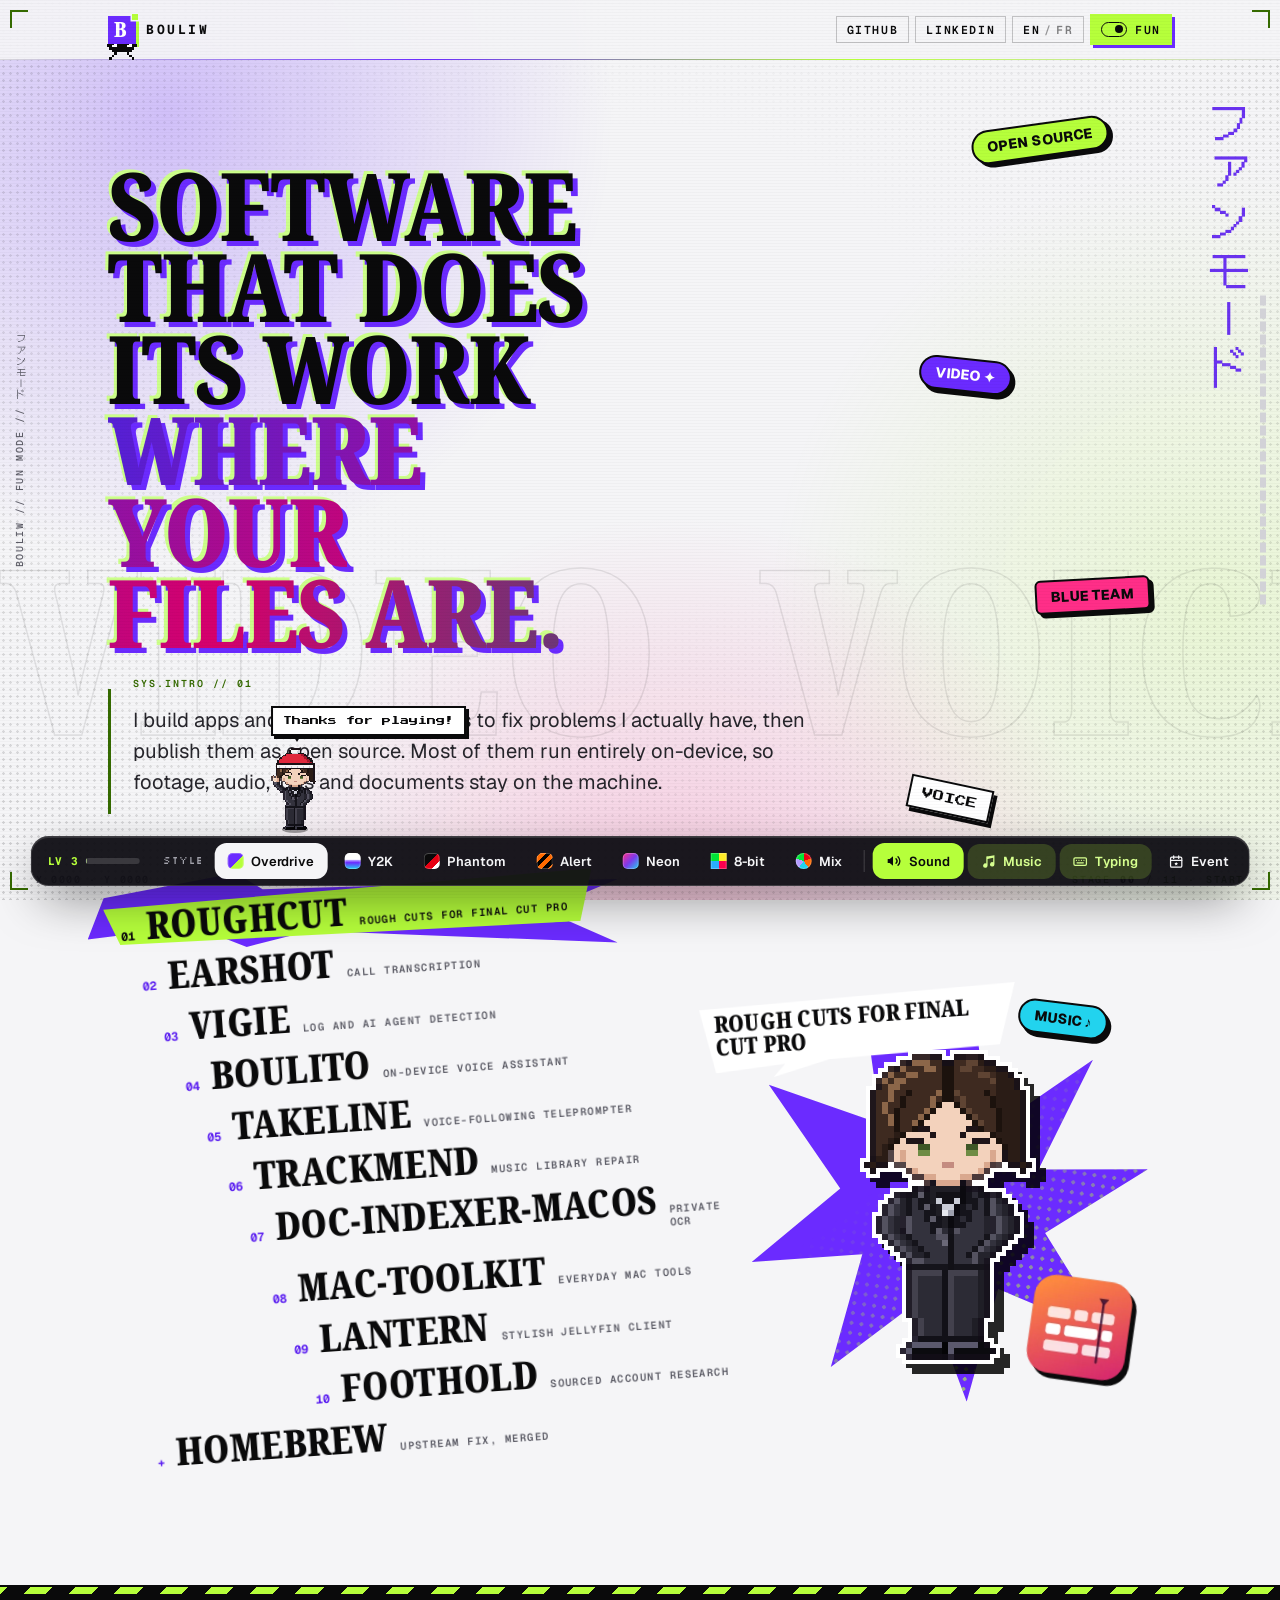
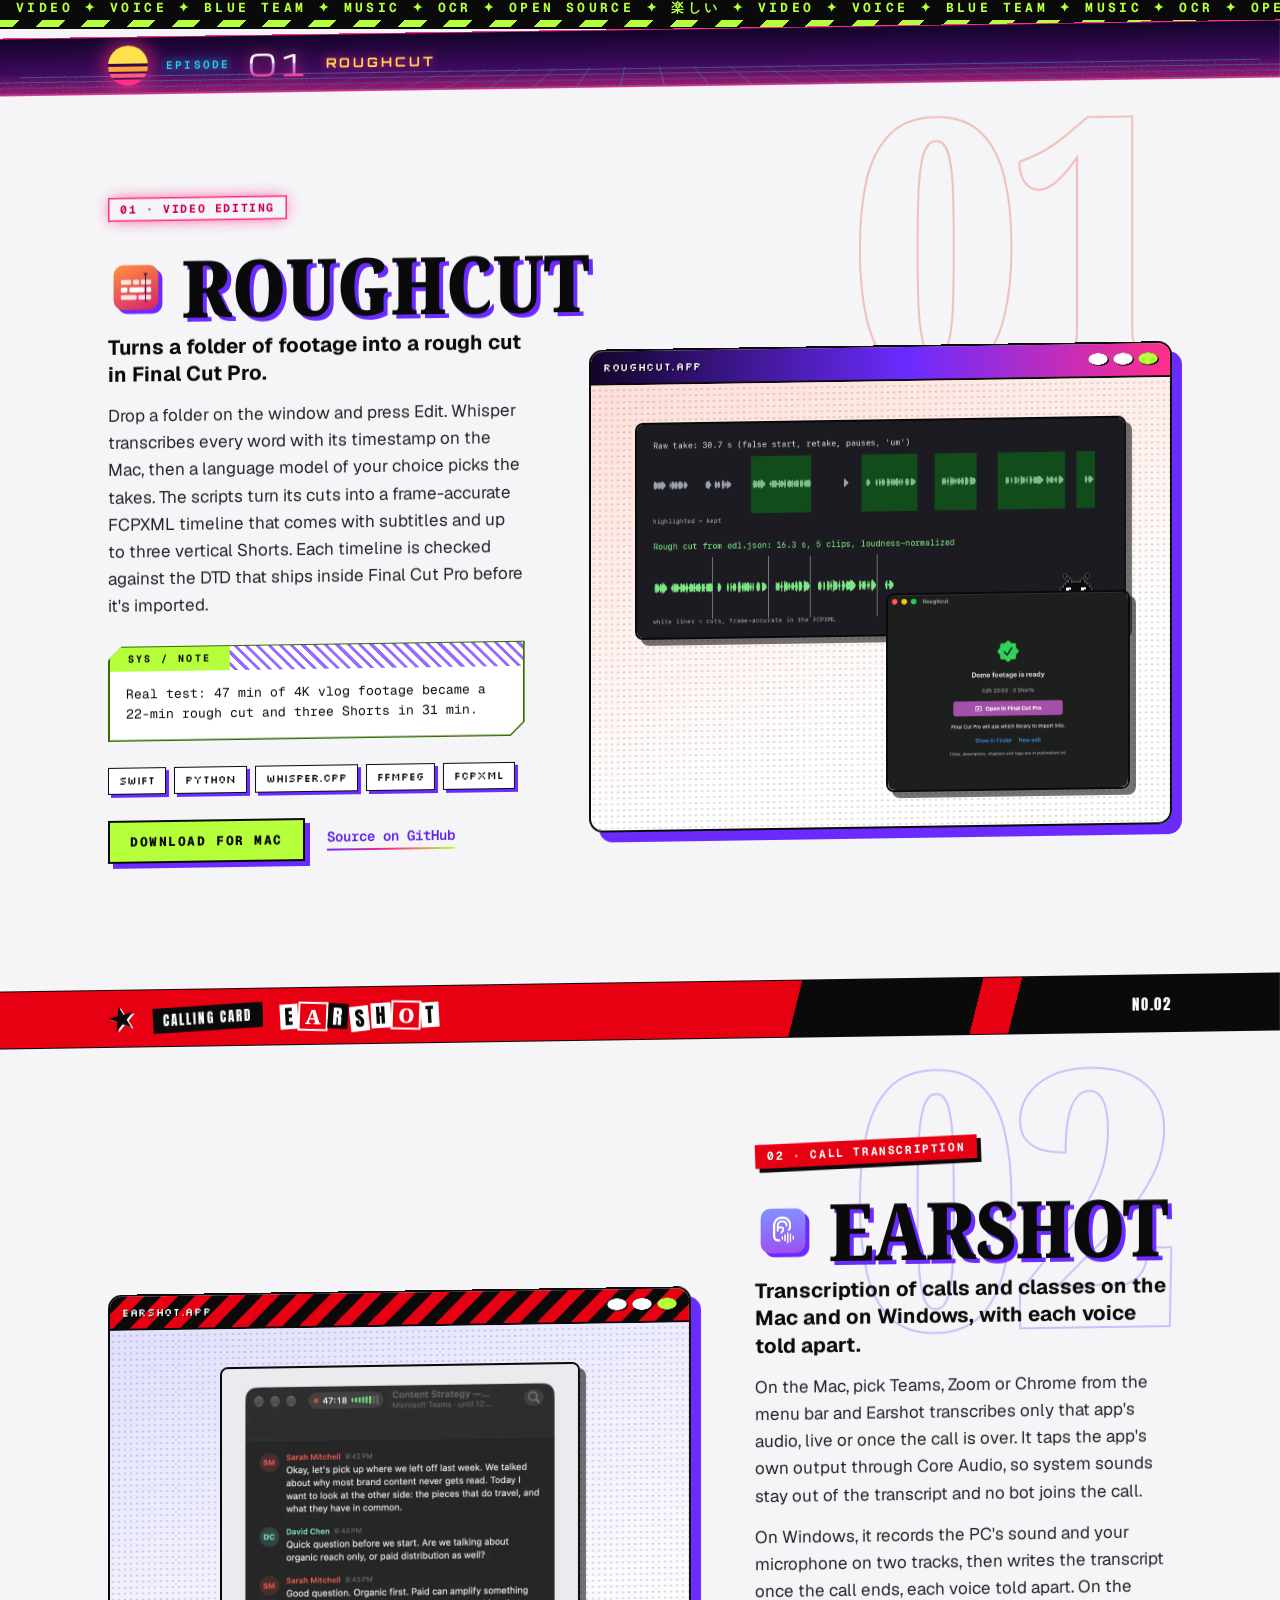
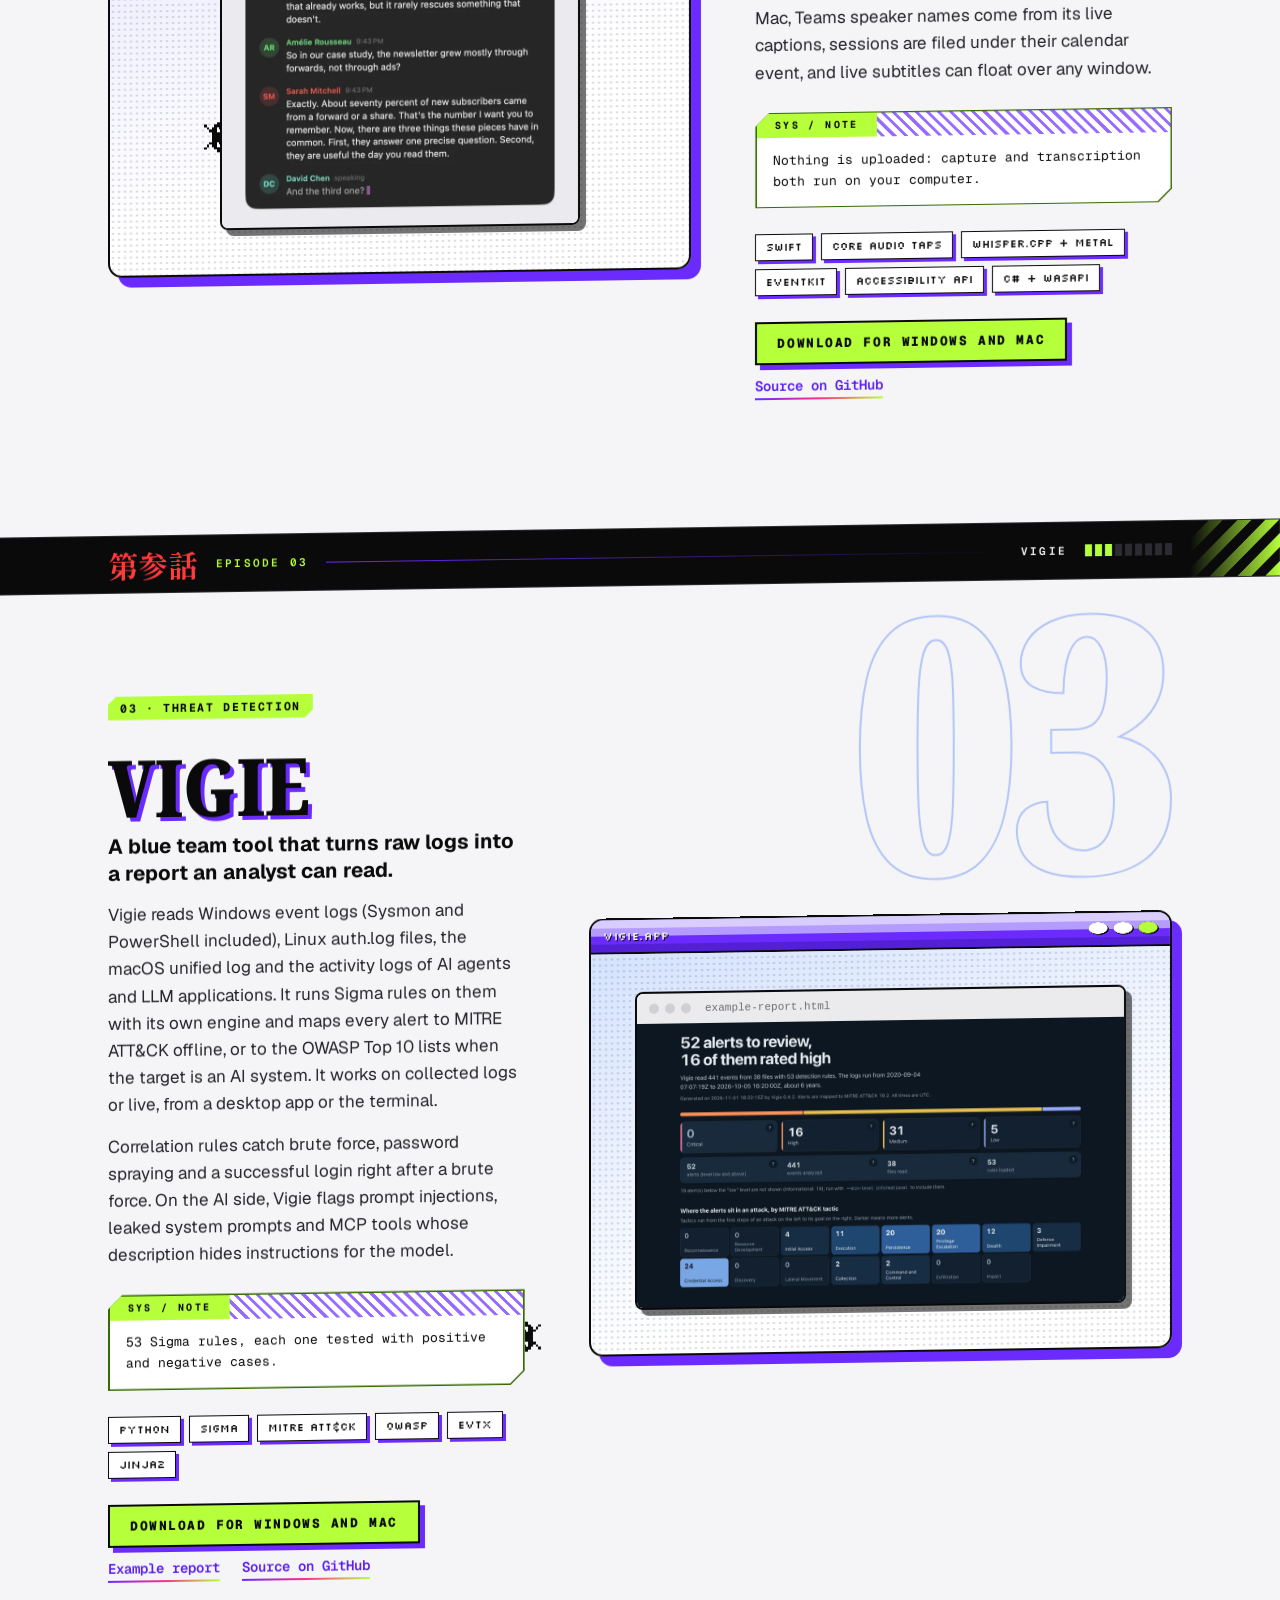
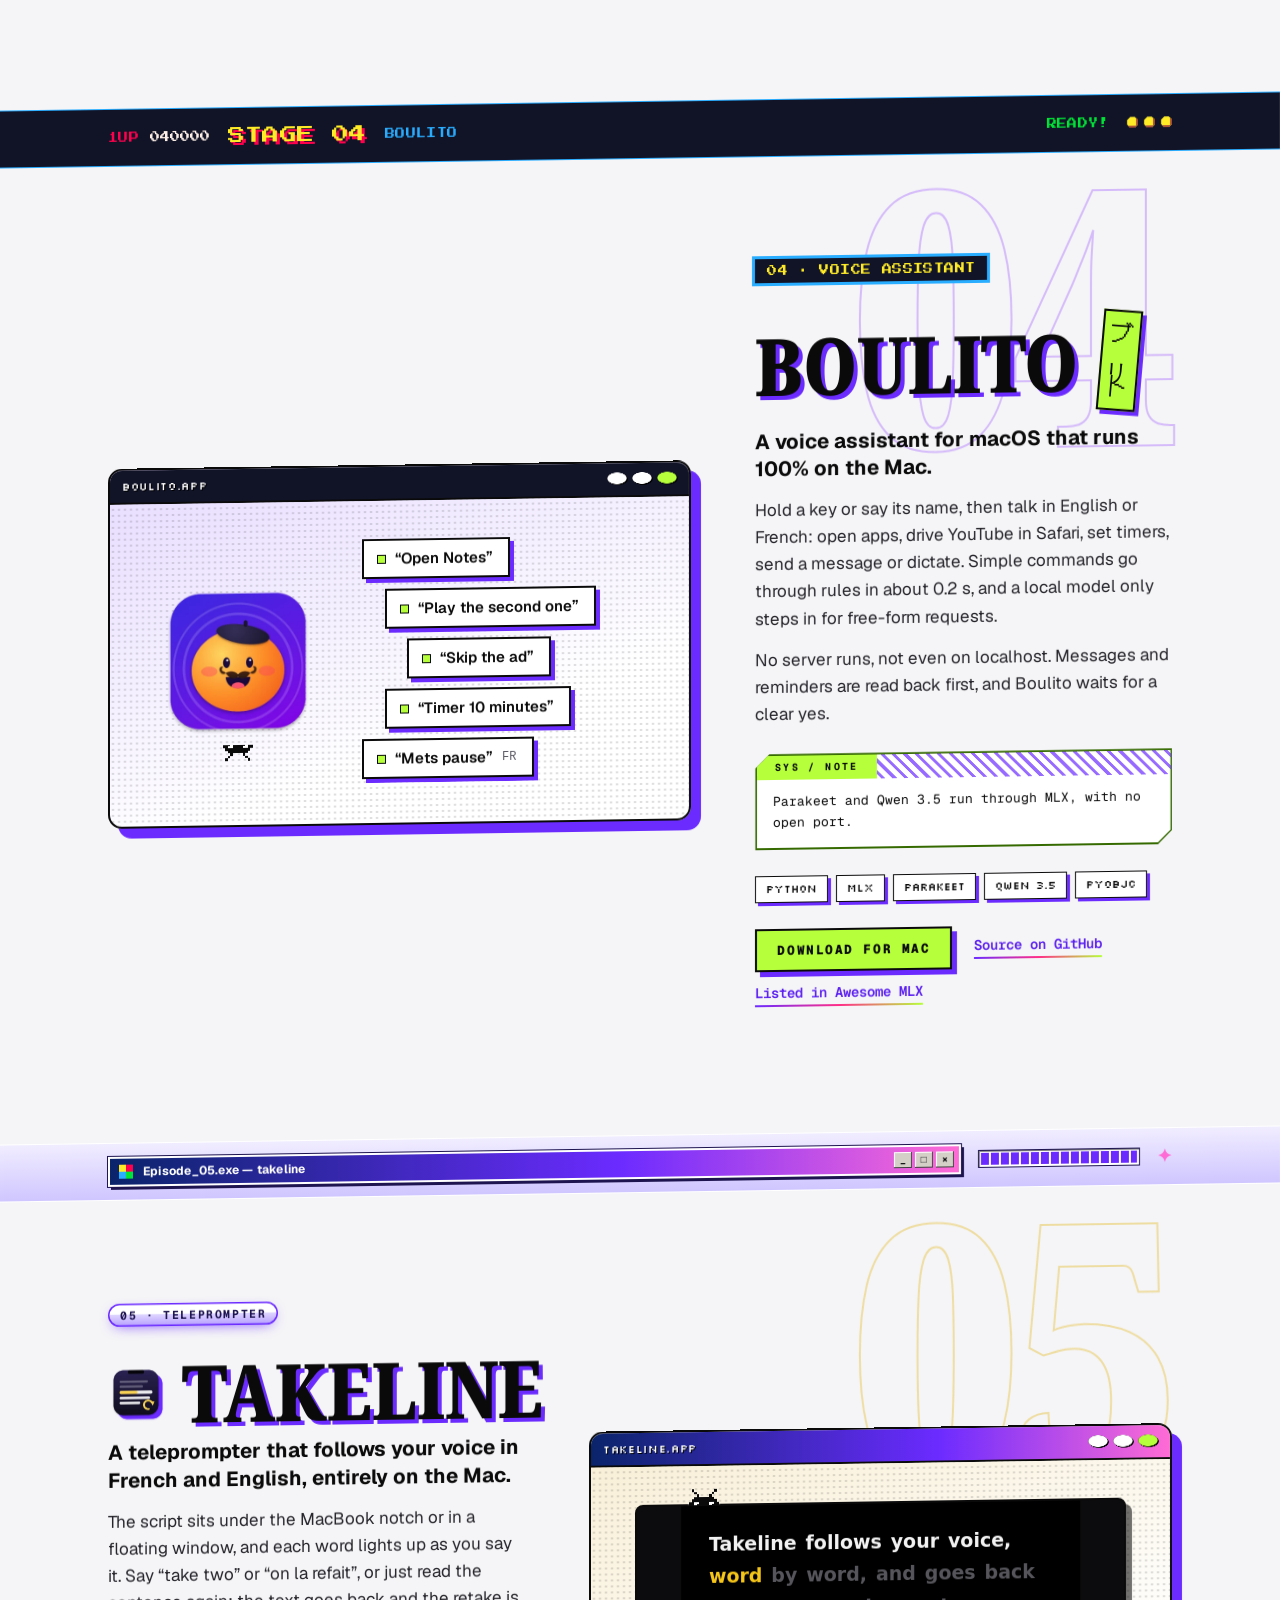
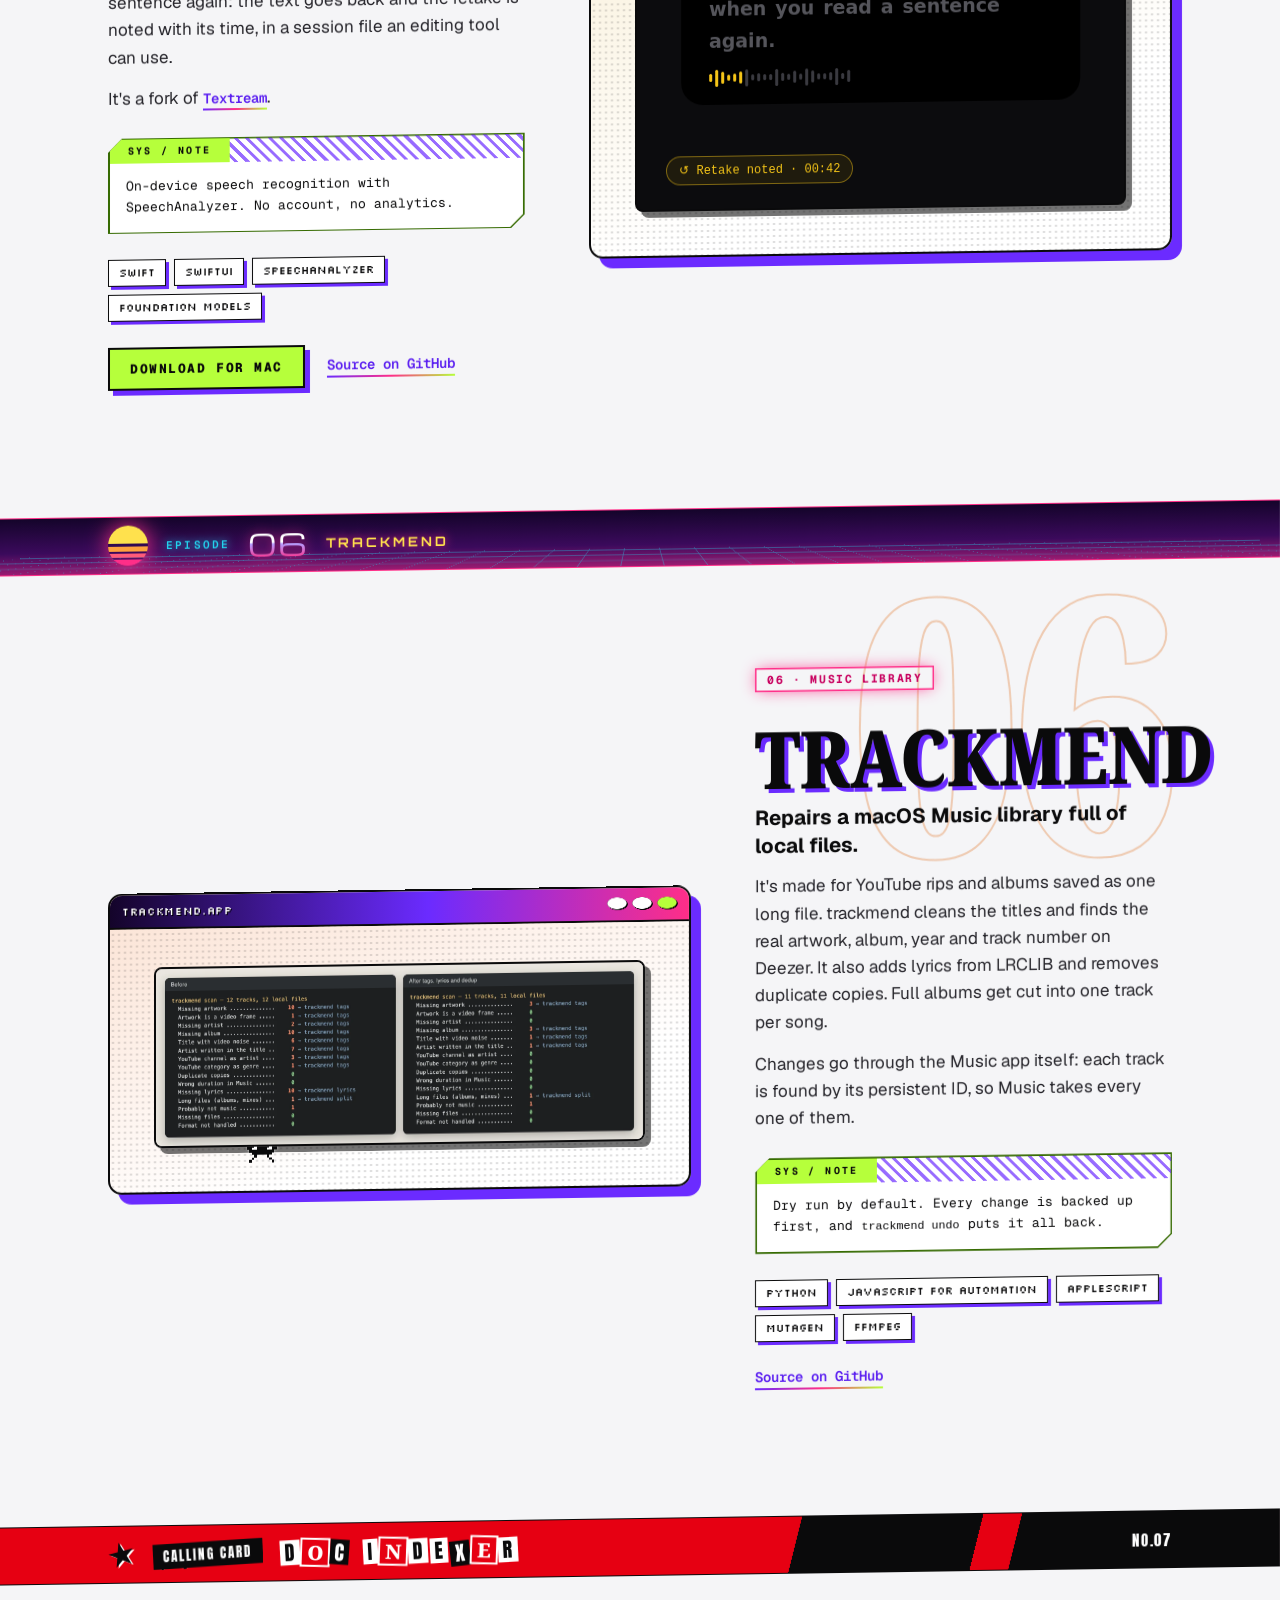
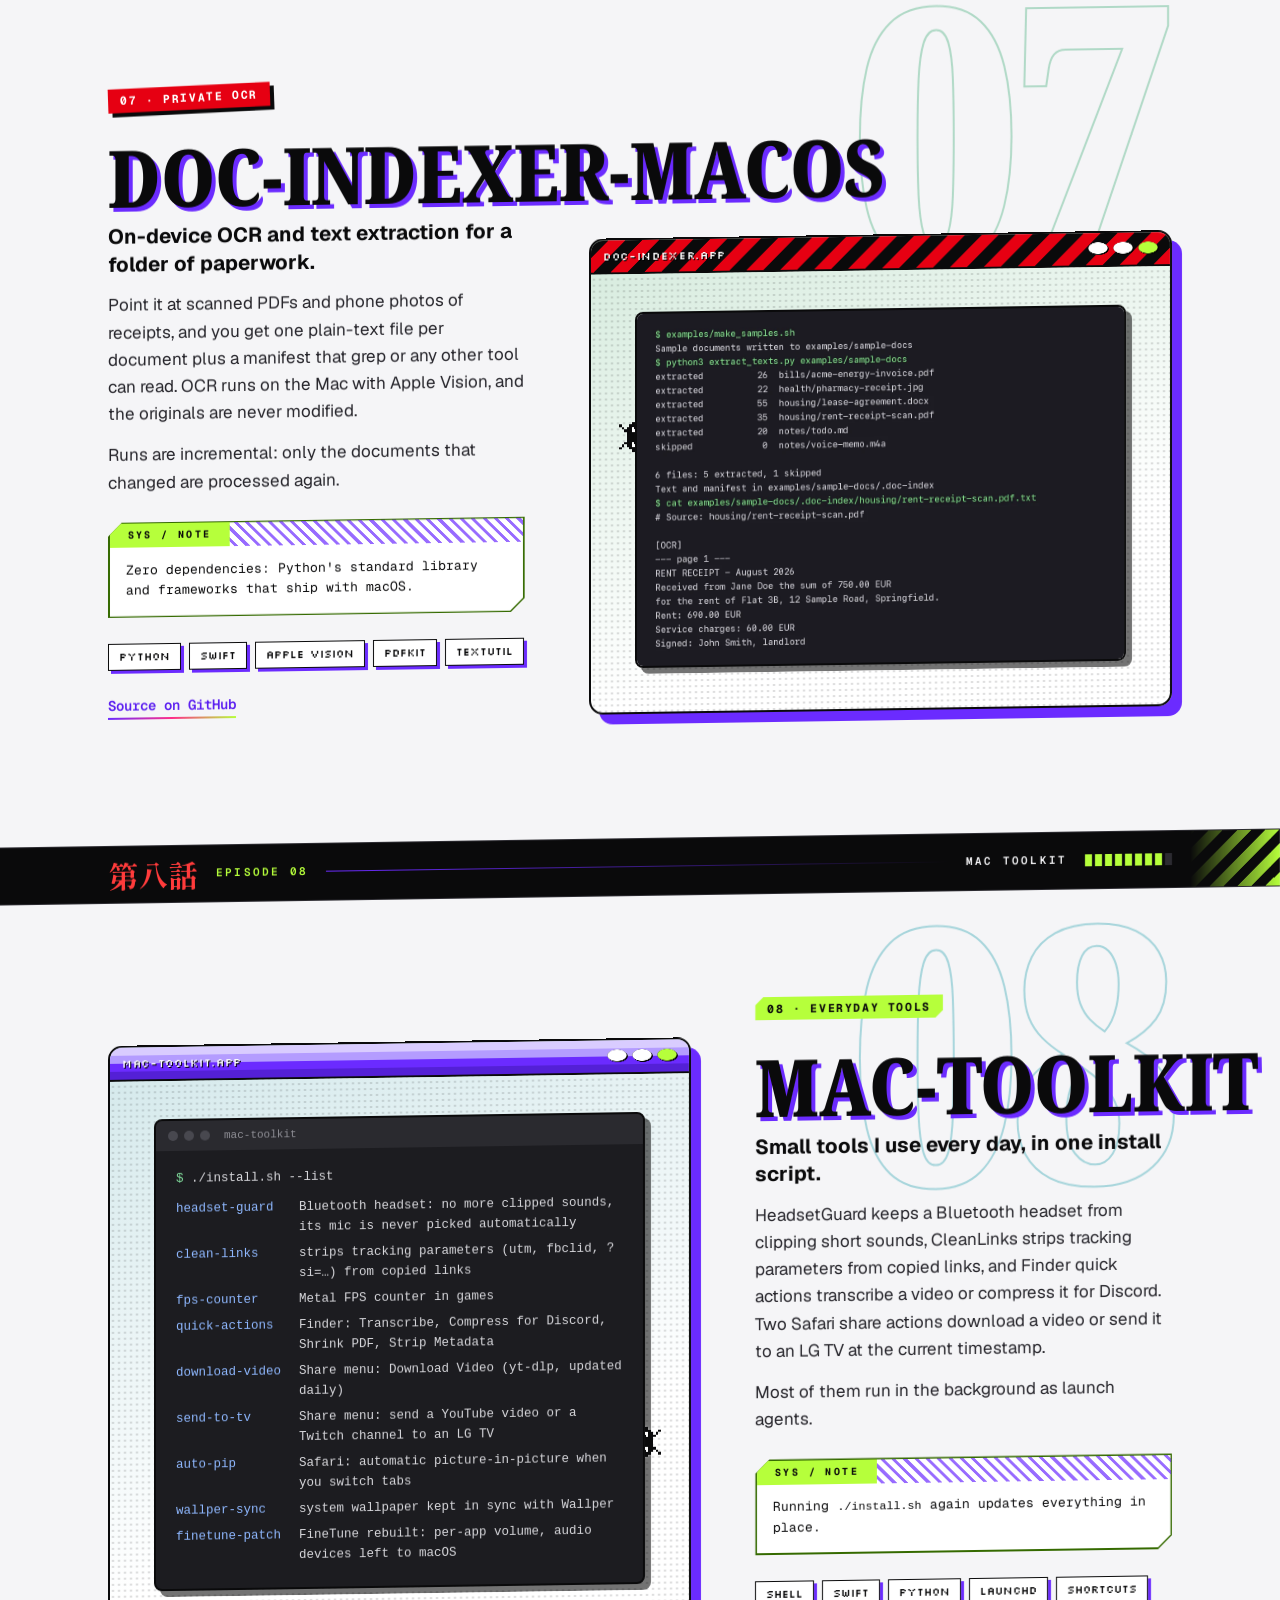
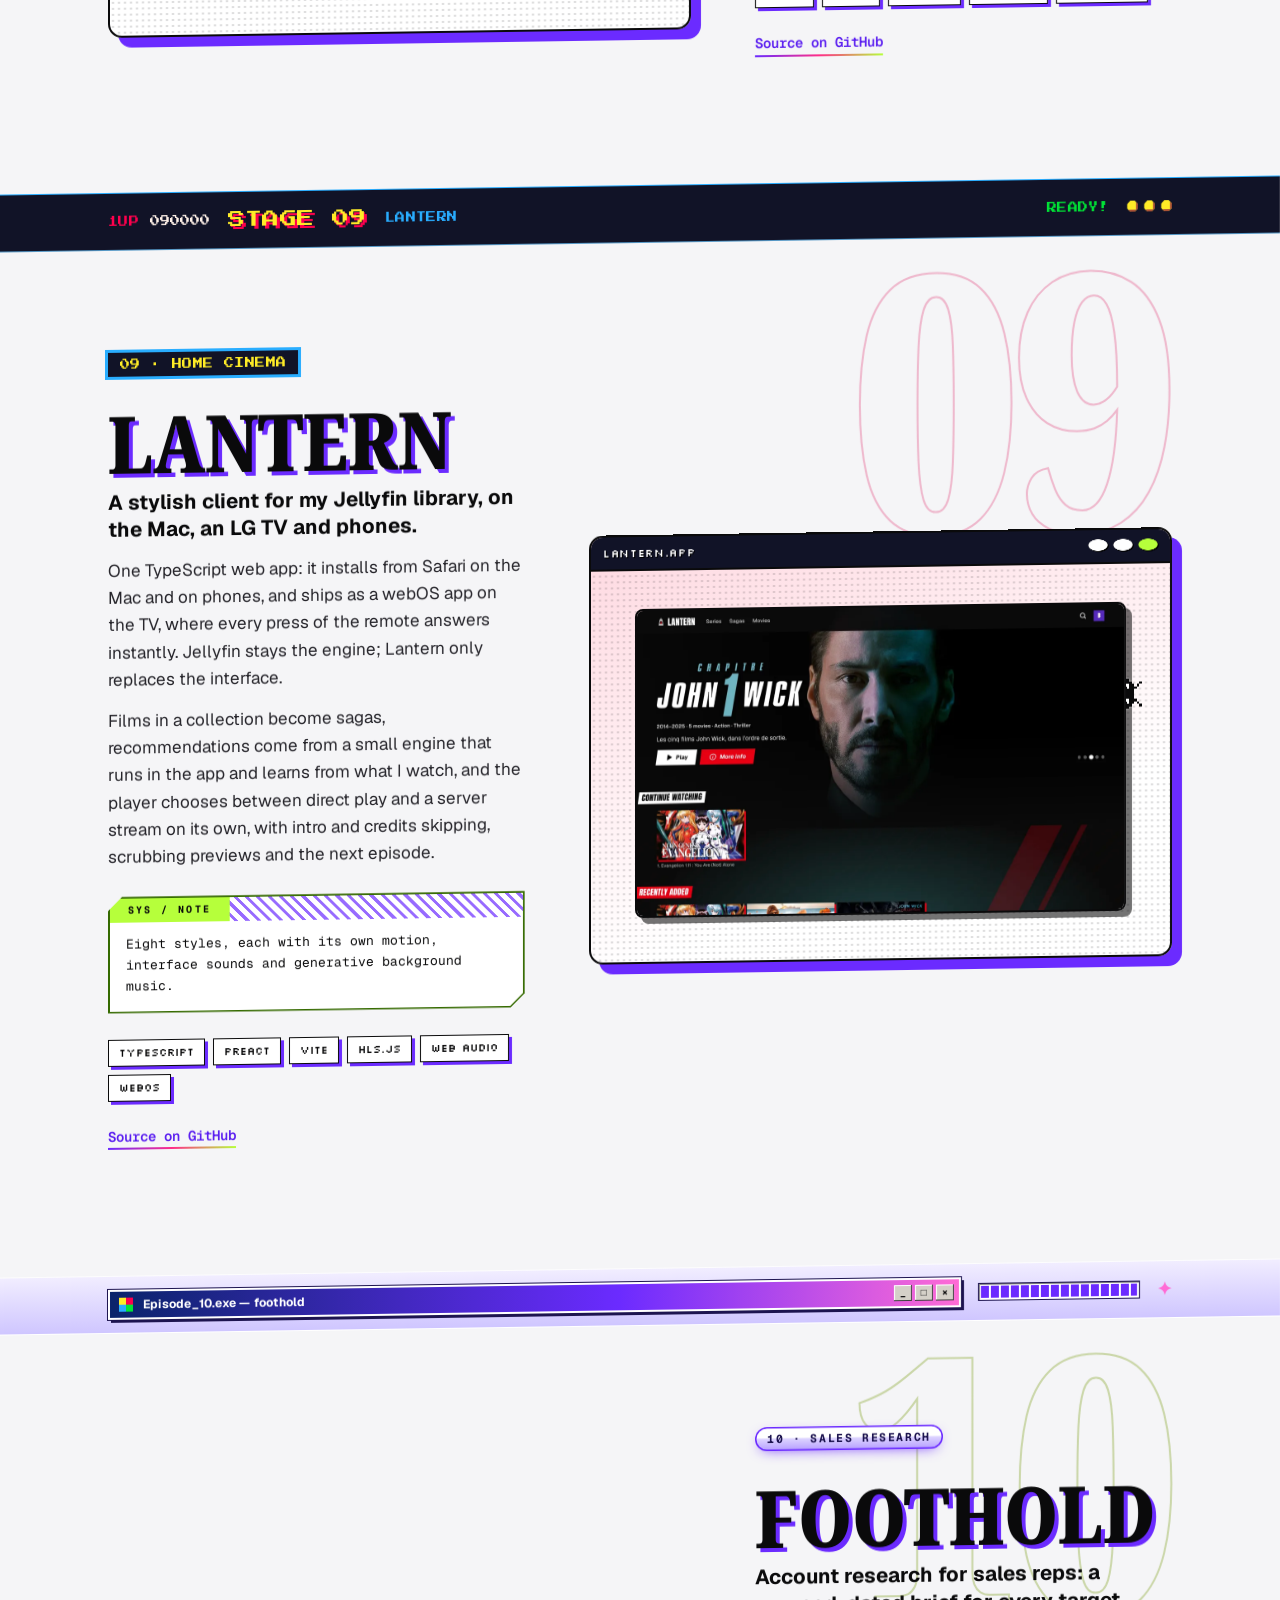
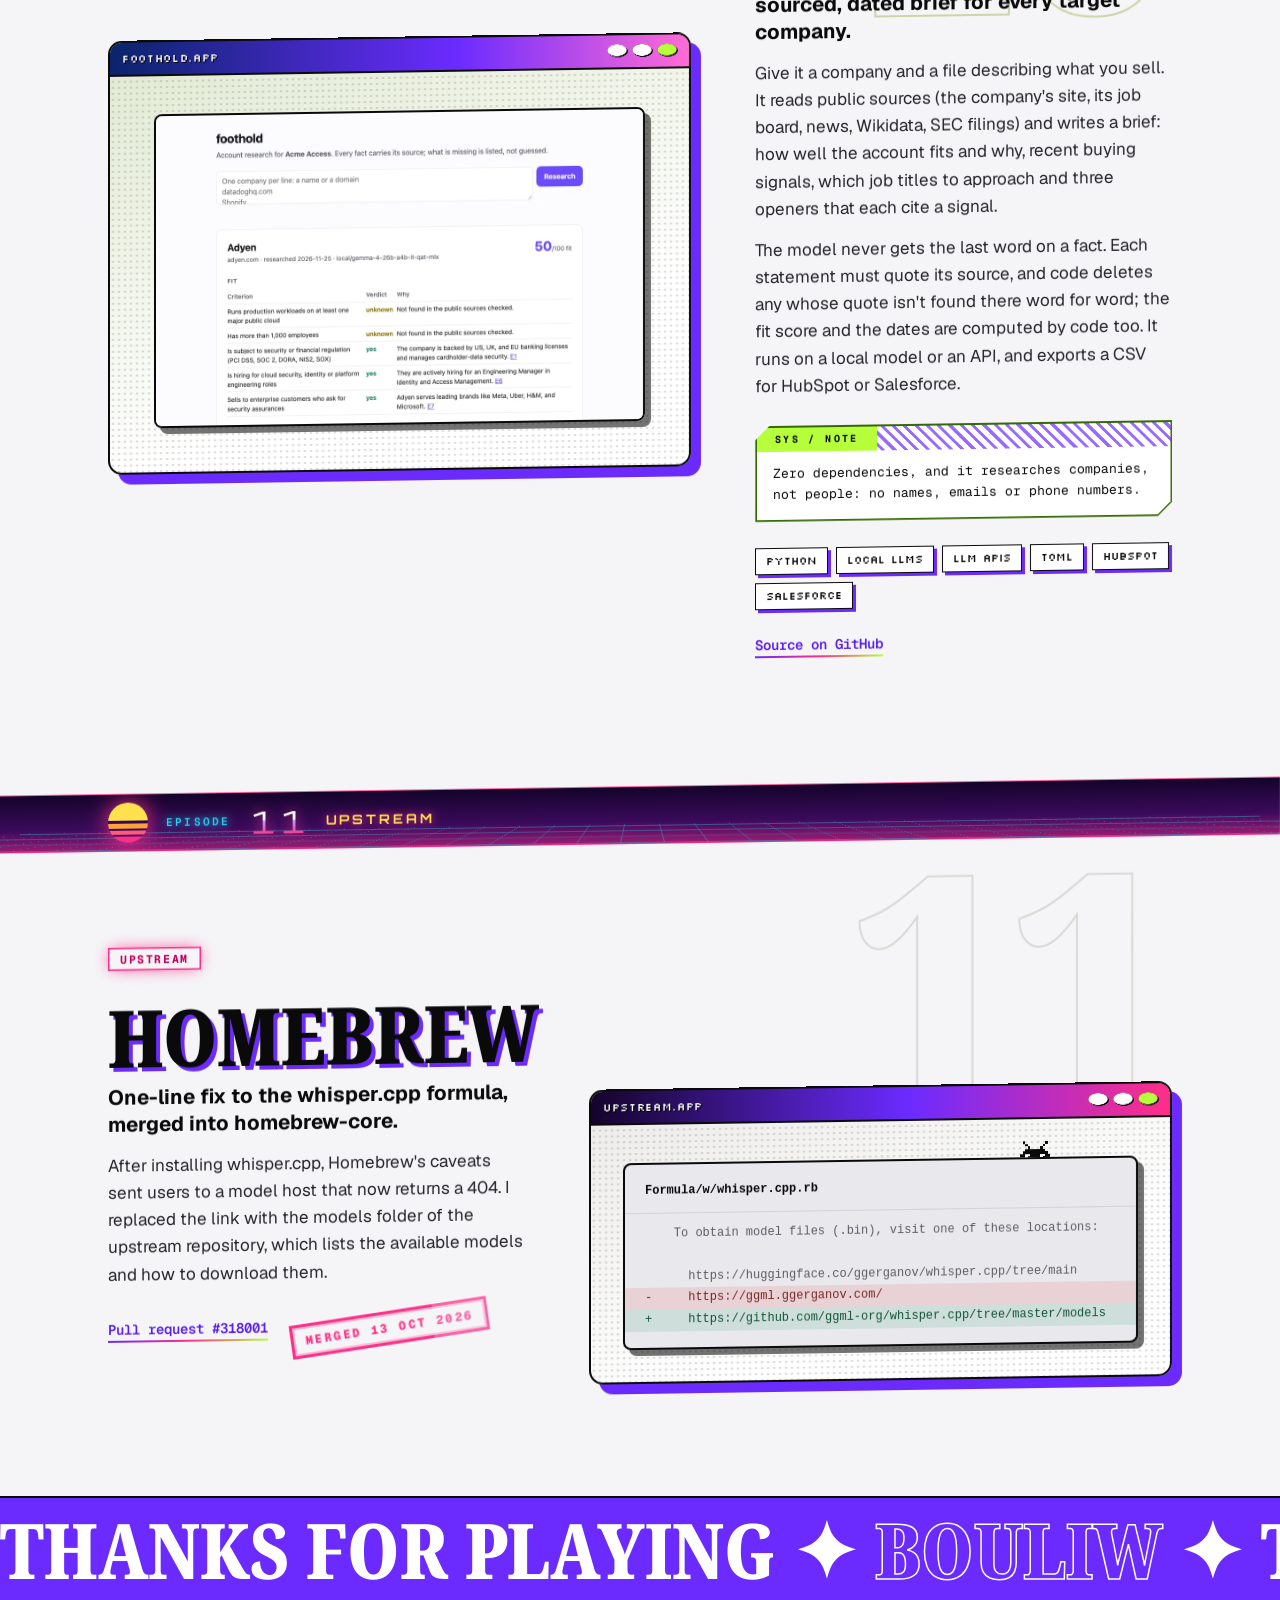
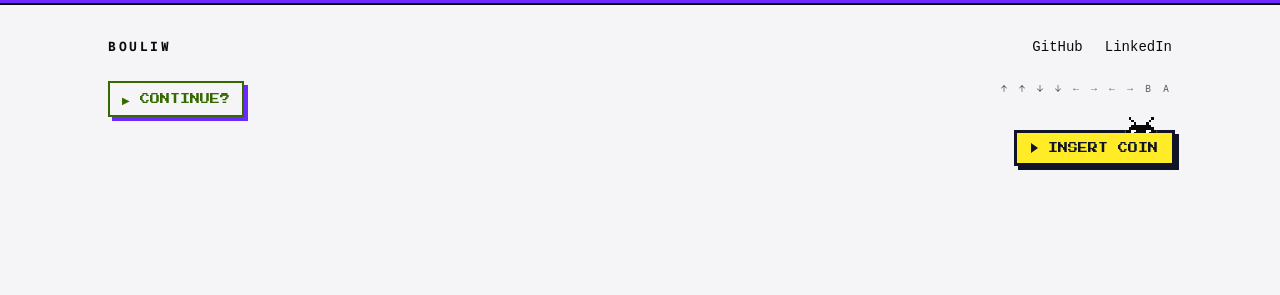
==== commit c601c5b3: "Share image with ten projects, neutral stack label on foothold" ====
--- a/index.html
+++ b/index.html
@@ -9,10 +9,10 @@
 <meta property="og:description" content="Open-source apps and command-line tools for macOS, most of them running entirely on-device.">
 <meta property="og:url" content="https://bouliw.github.io/">
 <meta property="og:type" content="website">
-<meta property="og:image" content="https://bouliw.github.io/assets/og.png?v=2">
+<meta property="og:image" content="https://bouliw.github.io/assets/og.png?v=3">
 <meta property="og:image:width" content="1200">
 <meta property="og:image:height" content="630">
-<meta property="og:image:alt" content="Bouliw: Software that does its work where your files are. Roughcut, Earshot, Vigie, Boulito, Takeline, trackmend, doc-indexer, mac-toolkit and Lantern.">
+<meta property="og:image:alt" content="Bouliw: Software that does its work where your files are. Roughcut, Earshot, Vigie, Boulito, Takeline, trackmend, doc-indexer, mac-toolkit, Lantern and foothold.">
 <meta name="twitter:card" content="summary_large_image">
 <link rel="canonical" href="https://bouliw.github.io/">
 <script type="application/ld+json">{"@context":"https://schema.org","@graph":[{"@type":"ProfilePage","@id":"https://bouliw.github.io/#page","url":"https://bouliw.github.io/","name":"Bouliw · Software that does its work where your files are","inLanguage":["en","fr"],"mainEntity":{"@id":"https://bouliw.github.io/#me"},"isPartOf":{"@id":"https://bouliw.github.io/#site"}},{"@type":"WebSite","@id":"https://bouliw.github.io/#site","url":"https://bouliw.github.io/","name":"Bouliw","inLanguage":["en","fr"],"publisher":{"@id":"https://bouliw.github.io/#me"}},{"@type":"Person","@id":"https://bouliw.github.io/#me","name":"Bouliw","url":"https://bouliw.github.io/","sameAs":["https://github.com/Bouliw","https://www.linkedin.com/in/martin-laffont-1a218b250/"]},{"@type":"SoftwareSourceCode","@id":"https://bouliw.github.io/#roughcut","name":"Roughcut","description":"Turns a folder of footage into a rough cut in Final Cut Pro.","url":"https://bouliw.github.io/#roughcut","codeRepository":"https://github.com/Bouliw/fcpxml-roughcut","programmingLanguage":["Swift","Python"],"author":{"@id":"https://bouliw.github.io/#me"}},{"@type":"SoftwareSourceCode","@id":"https://bouliw.github.io/#earshot","name":"Earshot","description":"Transcription of calls and classes on the Mac and on Windows, with each voice told apart.","url":"https://bouliw.github.io/#earshot","codeRepository":"https://github.com/Bouliw/earshot","programmingLanguage":["Swift","C#"],"author":{"@id":"https://bouliw.github.io/#me"}},{"@type":"SoftwareSourceCode","@id":"https://bouliw.github.io/#vigie","name":"Vigie","description":"A blue team tool that turns raw logs into a report an analyst can read.","url":"https://bouliw.github.io/#vigie","codeRepository":"https://github.com/Bouliw/vigie","programmingLanguage":["Python"],"author":{"@id":"https://bouliw.github.io/#me"}},{"@type":"SoftwareSourceCode","@id":"https://bouliw.github.io/#boulito","name":"Boulito","description":"A voice assistant for macOS that runs 100% on the Mac.","url":"https://bouliw.github.io/#boulito","codeRepository":"https://github.com/Bouliw/boulito","programmingLanguage":["Python"],"author":{"@id":"https://bouliw.github.io/#me"}},{"@type":"SoftwareSourceCode","@id":"https://bouliw.github.io/#takeline","name":"Takeline","description":"A teleprompter that follows your voice in French and English, entirely on the Mac.","url":"https://bouliw.github.io/#takeline","codeRepository":"https://github.com/Bouliw/takeline","programmingLanguage":["Swift"],"author":{"@id":"https://bouliw.github.io/#me"}},{"@type":"SoftwareSourceCode","@id":"https://bouliw.github.io/#trackmend","name":"trackmend","description":"Repairs a macOS Music library full of local files.","url":"https://bouliw.github.io/#trackmend","codeRepository":"https://github.com/Bouliw/trackmend","programmingLanguage":["Python","JavaScript","AppleScript"],"author":{"@id":"https://bouliw.github.io/#me"}},{"@type":"SoftwareSourceCode","@id":"https://bouliw.github.io/#doc-indexer","name":"doc-indexer-macos","description":"On-device OCR and text extraction for a folder of paperwork.","url":"https://bouliw.github.io/#doc-indexer","codeRepository":"https://github.com/Bouliw/doc-indexer-macos","programmingLanguage":["Python","Swift"],"author":{"@id":"https://bouliw.github.io/#me"}},{"@type":"SoftwareSourceCode","@id":"https://bouliw.github.io/#mac-toolkit","name":"mac-toolkit","description":"Small tools I use every day, in one install script.","url":"https://bouliw.github.io/#mac-toolkit","codeRepository":"https://github.com/Bouliw/mac-toolkit","programmingLanguage":["Shell","Swift","Python"],"author":{"@id":"https://bouliw.github.io/#me"}},{"@type":"SoftwareSourceCode","@id":"https://bouliw.github.io/#lantern","name":"Lantern","description":"A stylish client for a Jellyfin library, on the Mac, an LG TV and phones.","url":"https://bouliw.github.io/#lantern","codeRepository":"https://github.com/Bouliw/lantern","programmingLanguage":["TypeScript"],"author":{"@id":"https://bouliw.github.io/#me"}},{"@type":"SoftwareSourceCode","@id":"https://bouliw.github.io/#foothold","name":"foothold","description":"Account research for sales reps: a sourced, dated brief for every target company.","url":"https://bouliw.github.io/#foothold","codeRepository":"https://github.com/Bouliw/foothold","programmingLanguage":["Python"],"author":{"@id":"https://bouliw.github.io/#me"}}]}</script>
@@ -435,7 +435,7 @@
     <p data-i18n="t79">Give it a company and a file describing what you sell. It reads public sources (the company's site, its job board, news, Wikidata, SEC filings) and writes a brief: how well the account fits and why, recent buying signals, which job titles to approach and three openers that each cite a signal.</p>
     <p data-i18n="t80">The model never gets the last word on a fact. Each statement must quote its source, and code deletes any whose quote isn't found there word for word; the fit score and the dates are computed by code too. It runs on a local model or an API, and exports a CSV for HubSpot or Salesforce.</p>
     <p class="fact" data-i18n="t81">Zero dependencies, and it researches companies, not people: no names, emails or phone numbers.</p>
-    <ul class="stack"><li>Python</li><li>Local LLMs</li><li>Claude API</li><li>TOML</li><li>HubSpot</li><li>Salesforce</li></ul>
+    <ul class="stack"><li>Python</li><li>Local LLMs</li><li>LLM APIs</li><li>TOML</li><li>HubSpot</li><li>Salesforce</li></ul>
     <p class="links"><a class="more" href="https://github.com/Bouliw/foothold" data-i18n="t13">Source on GitHub</a></p>
   </div>
   <figure class="stage">
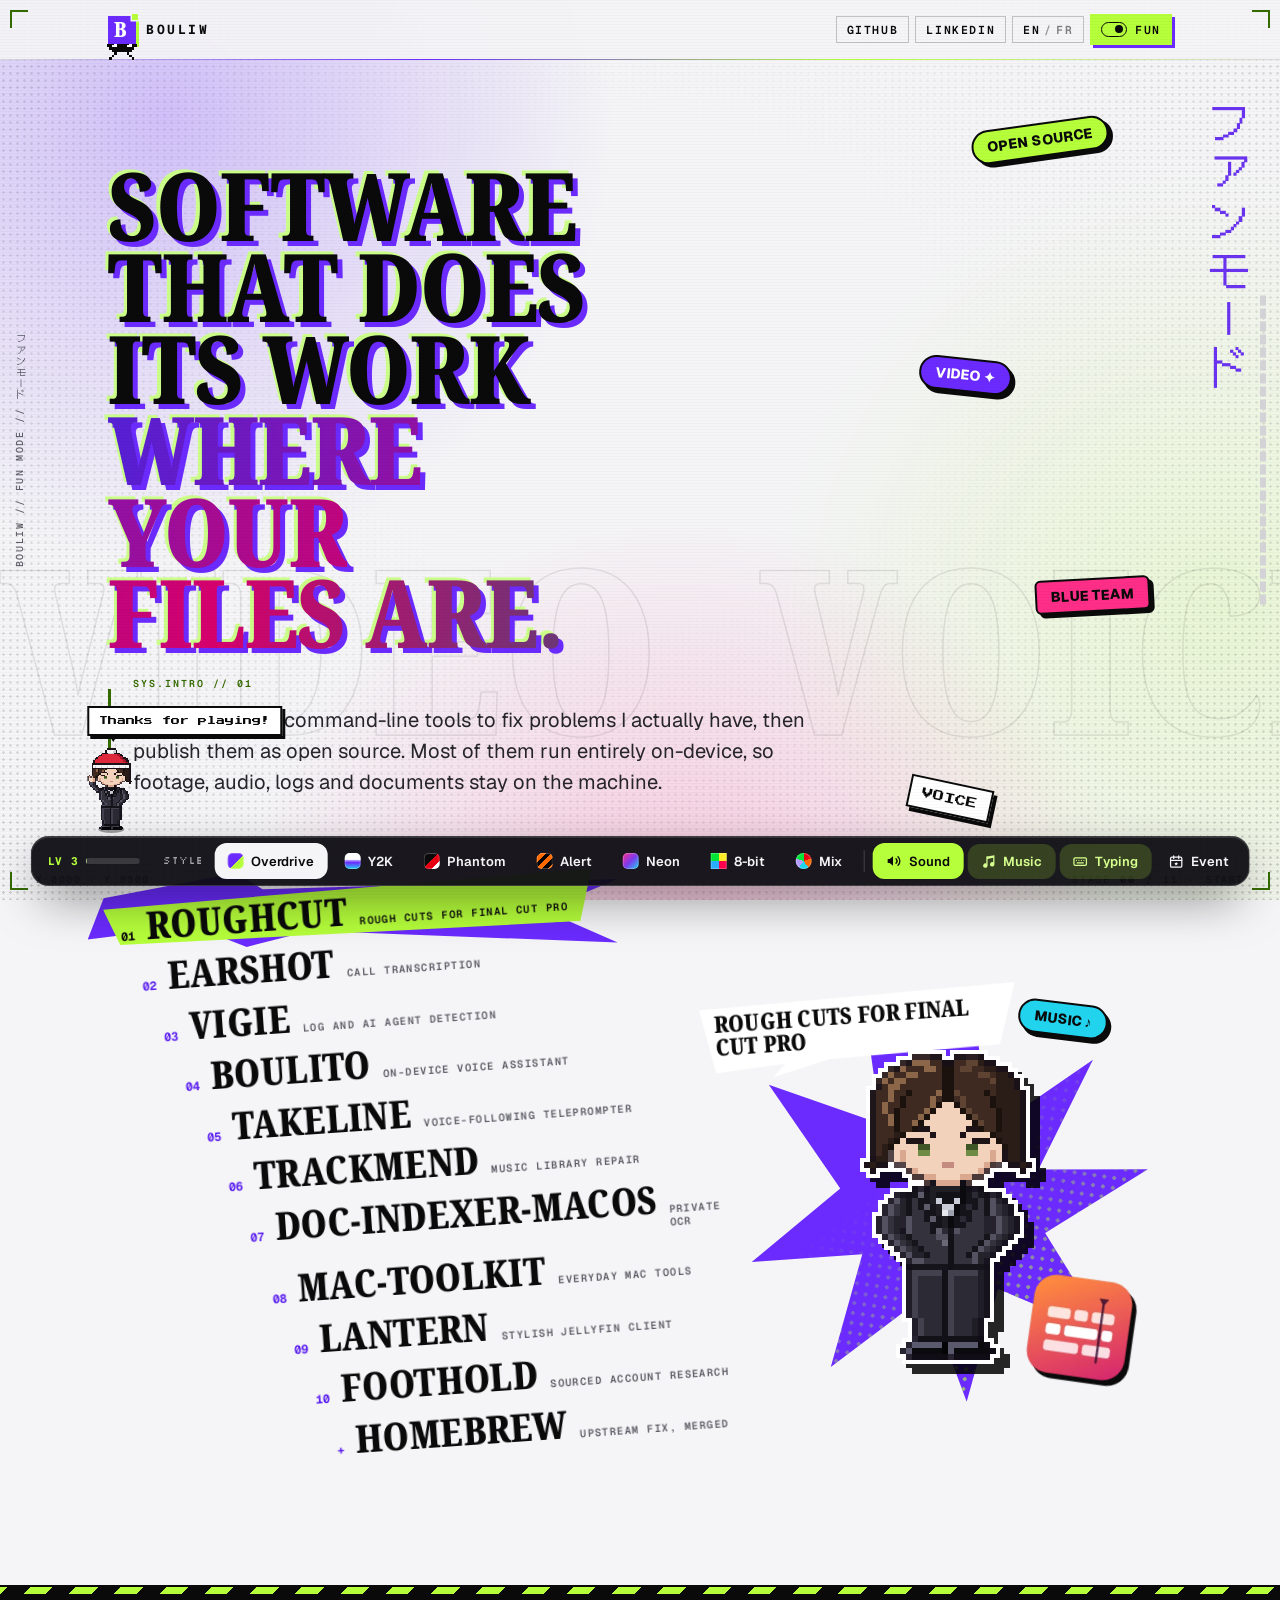
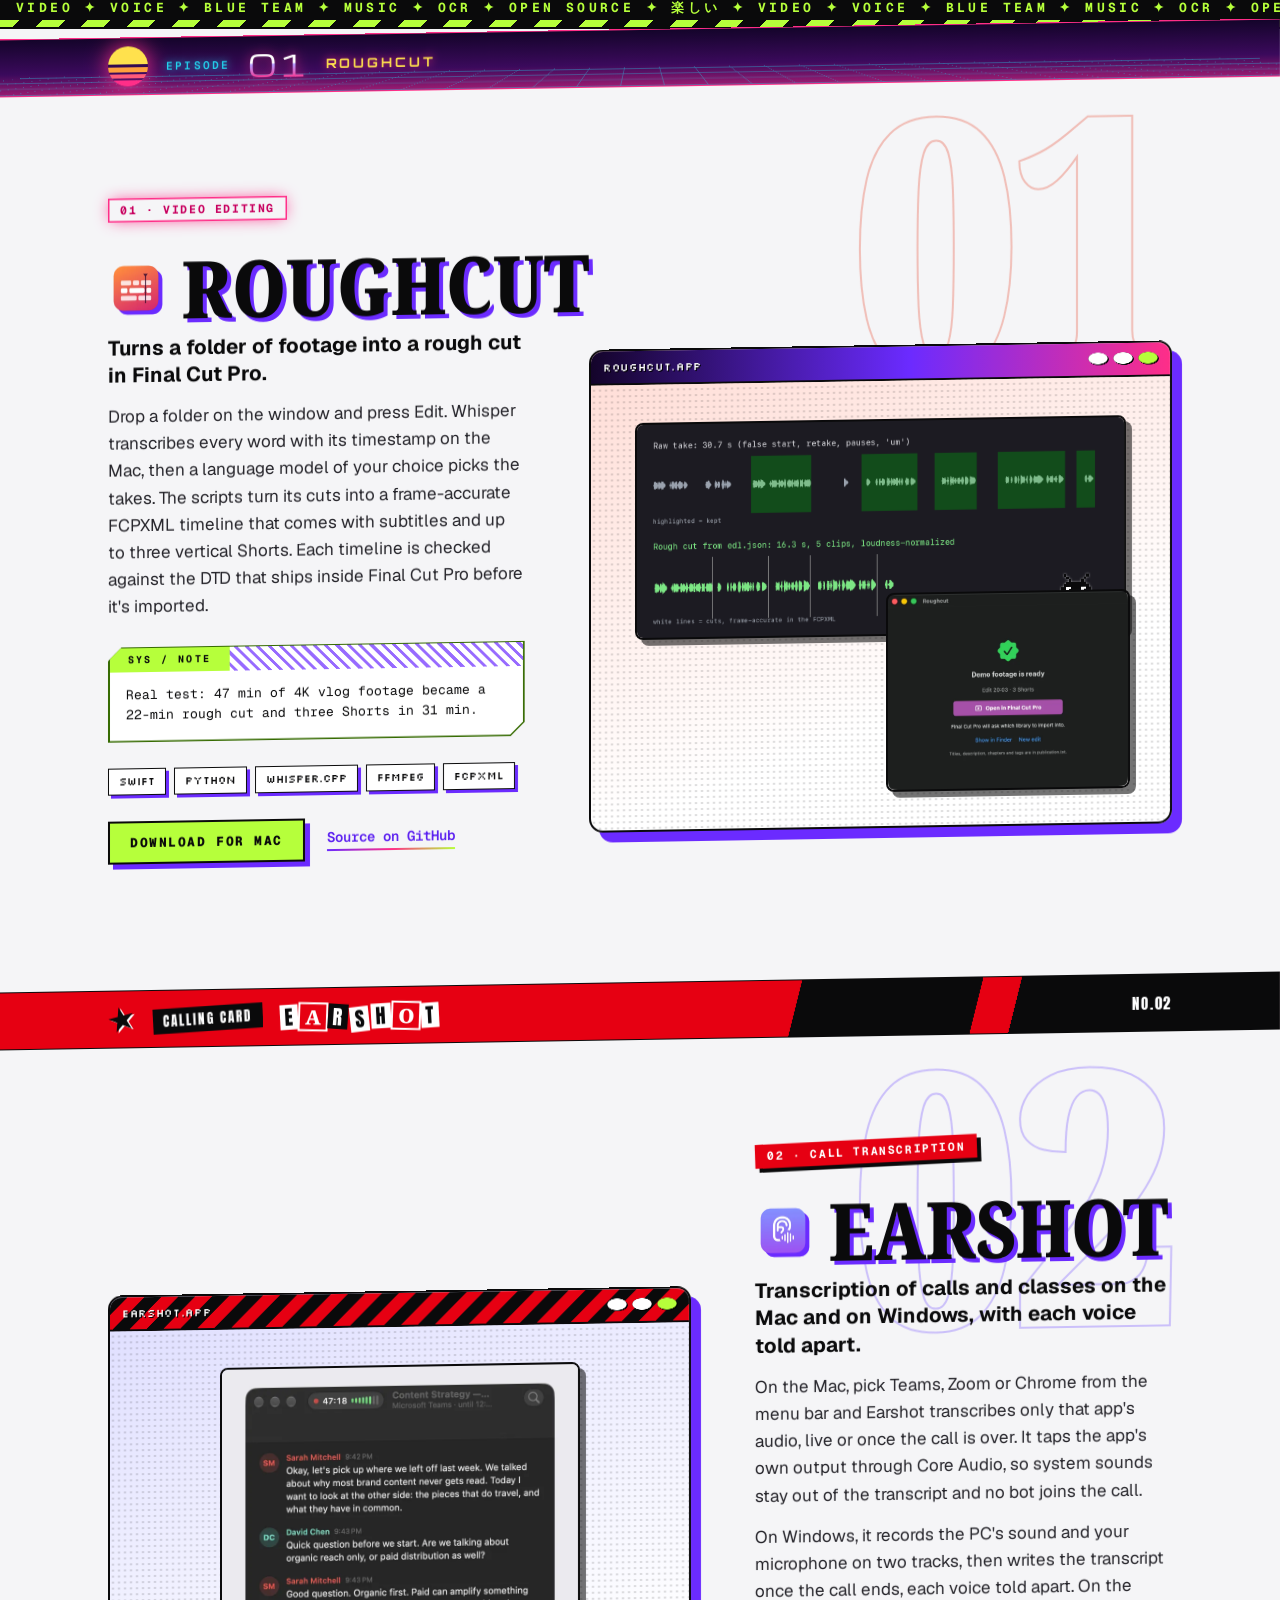
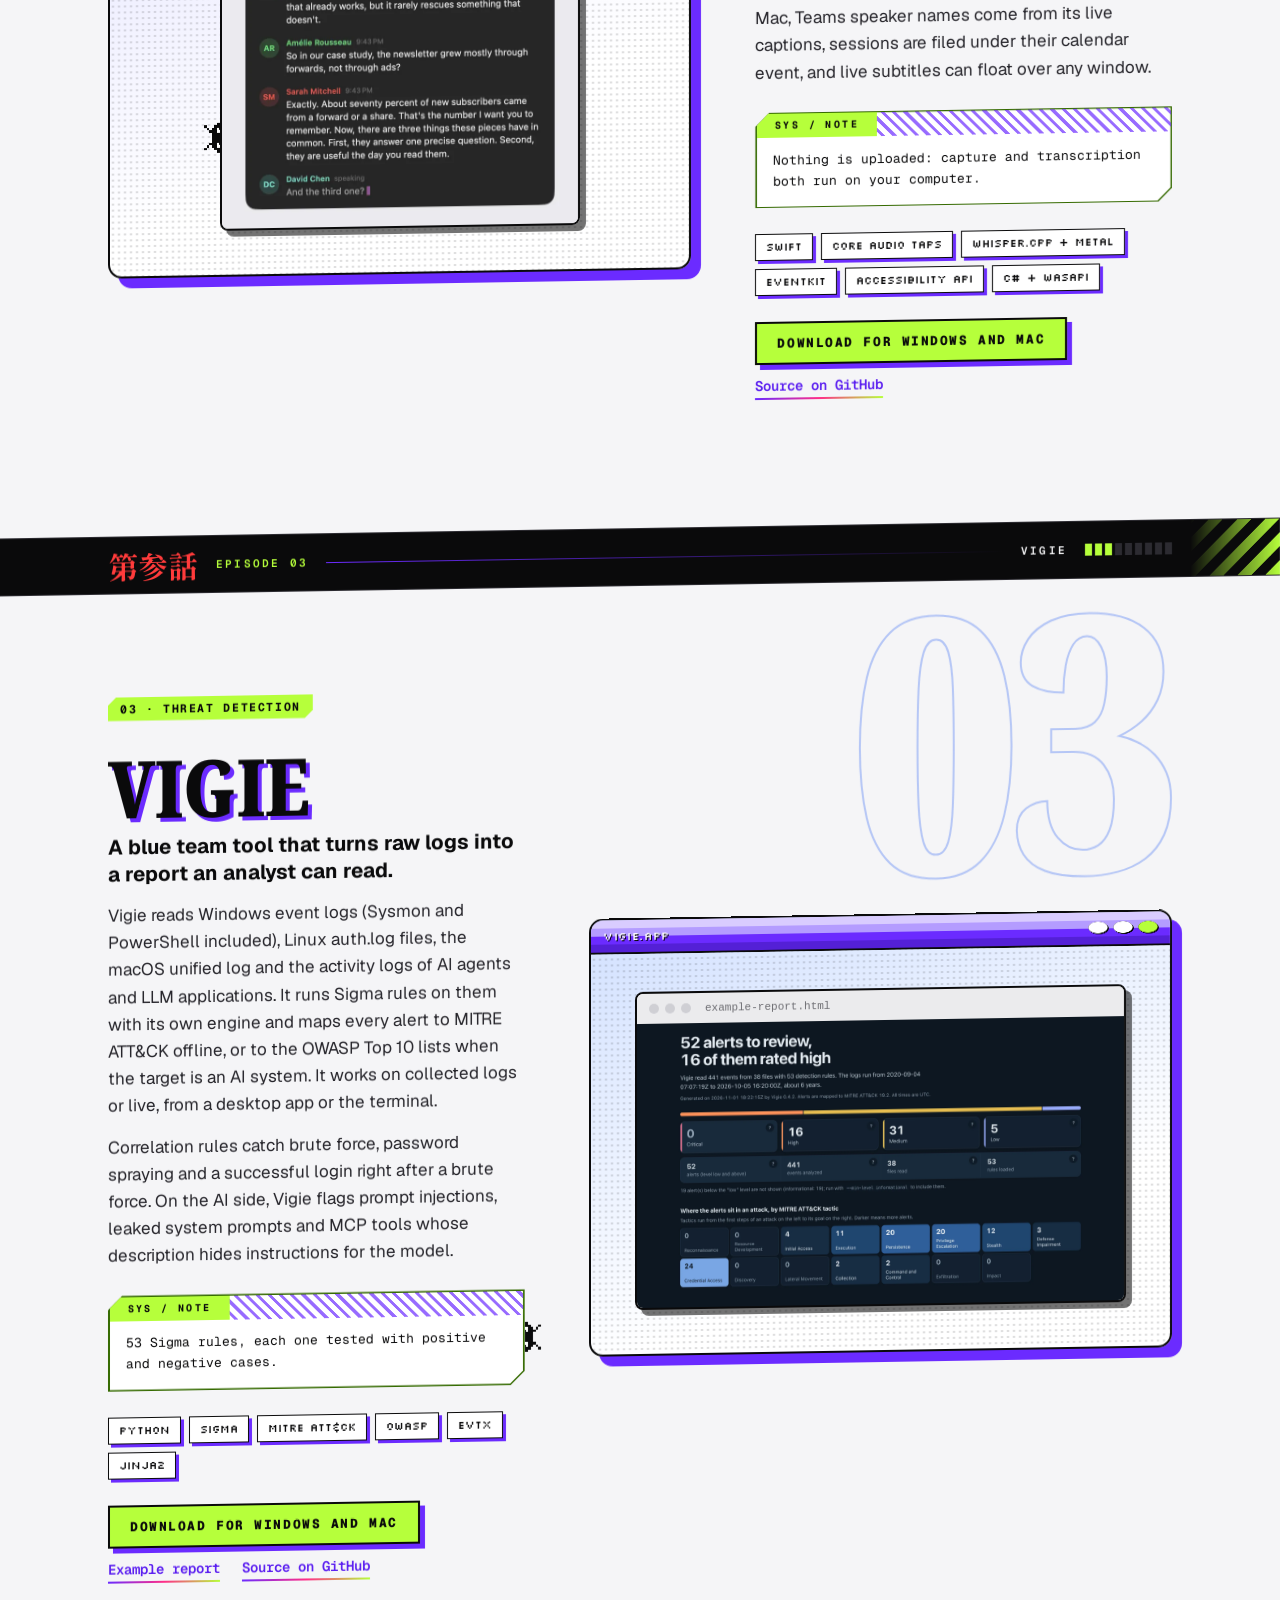
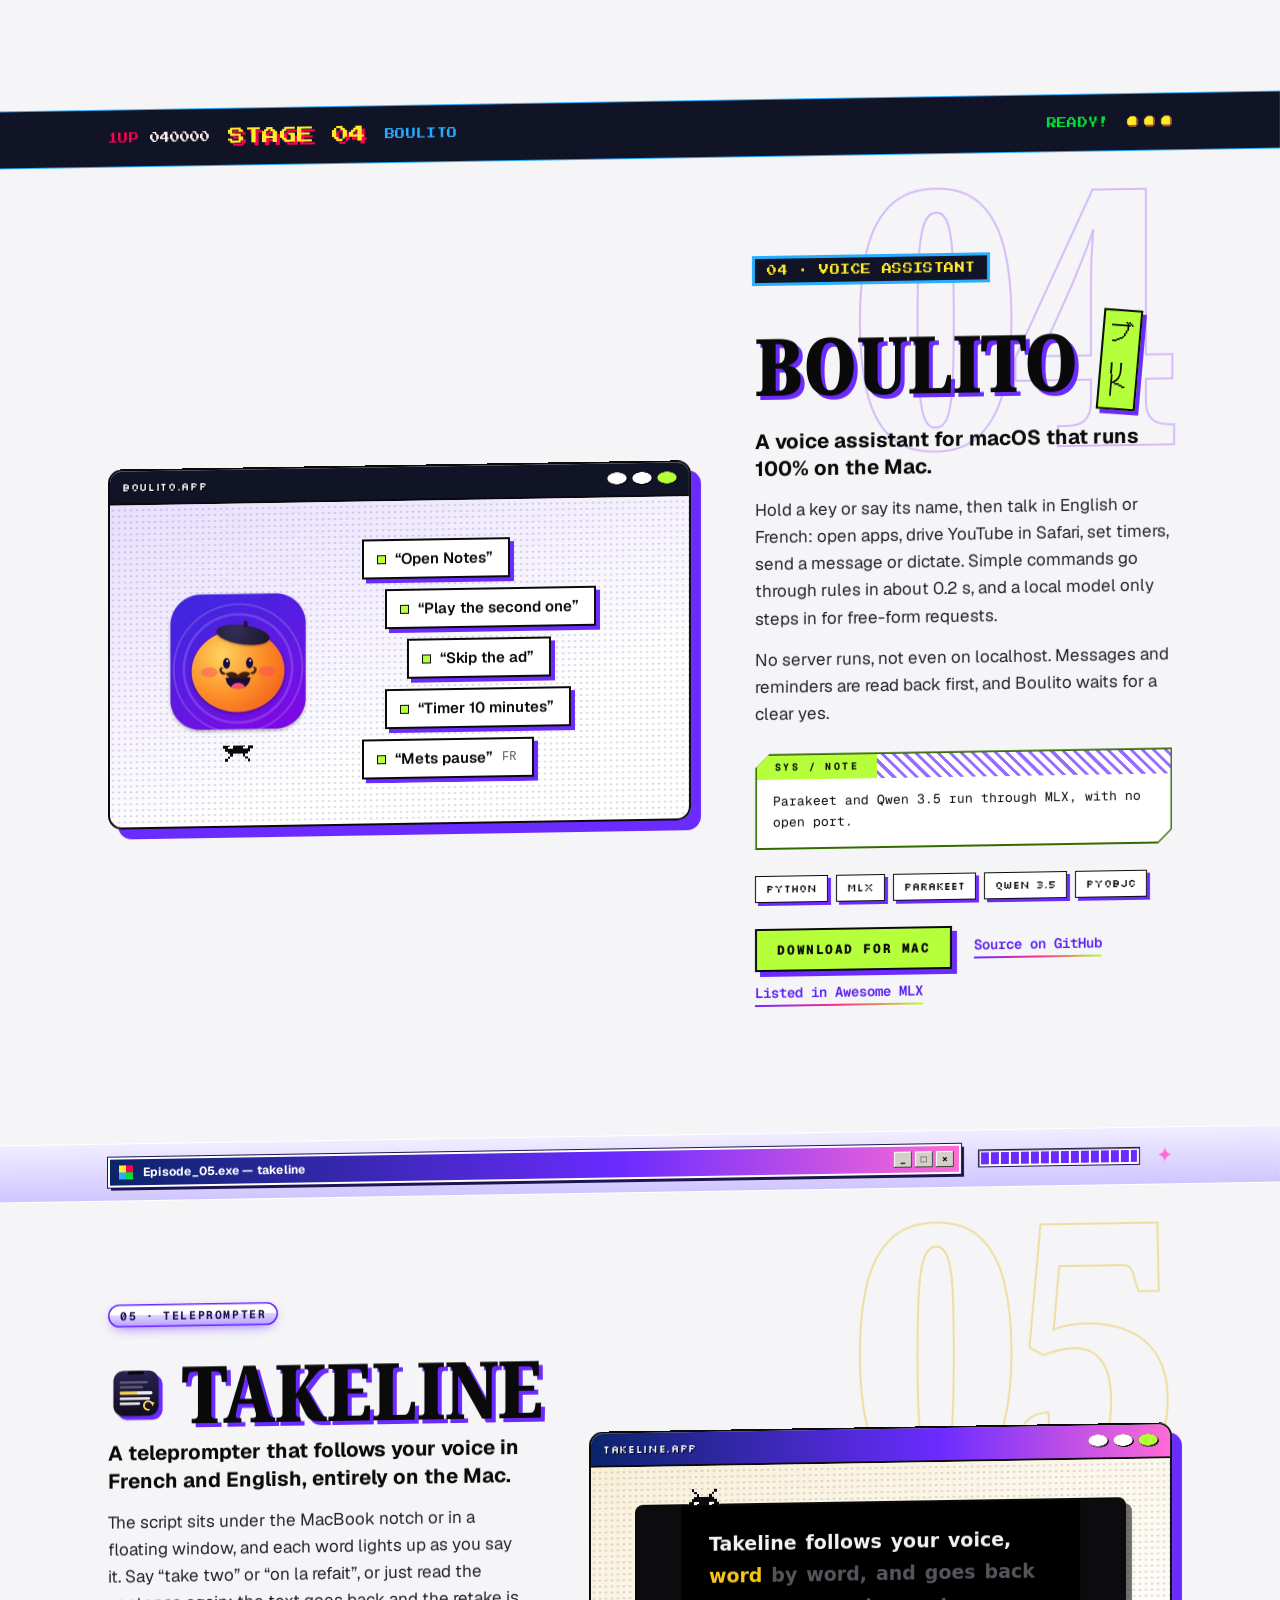
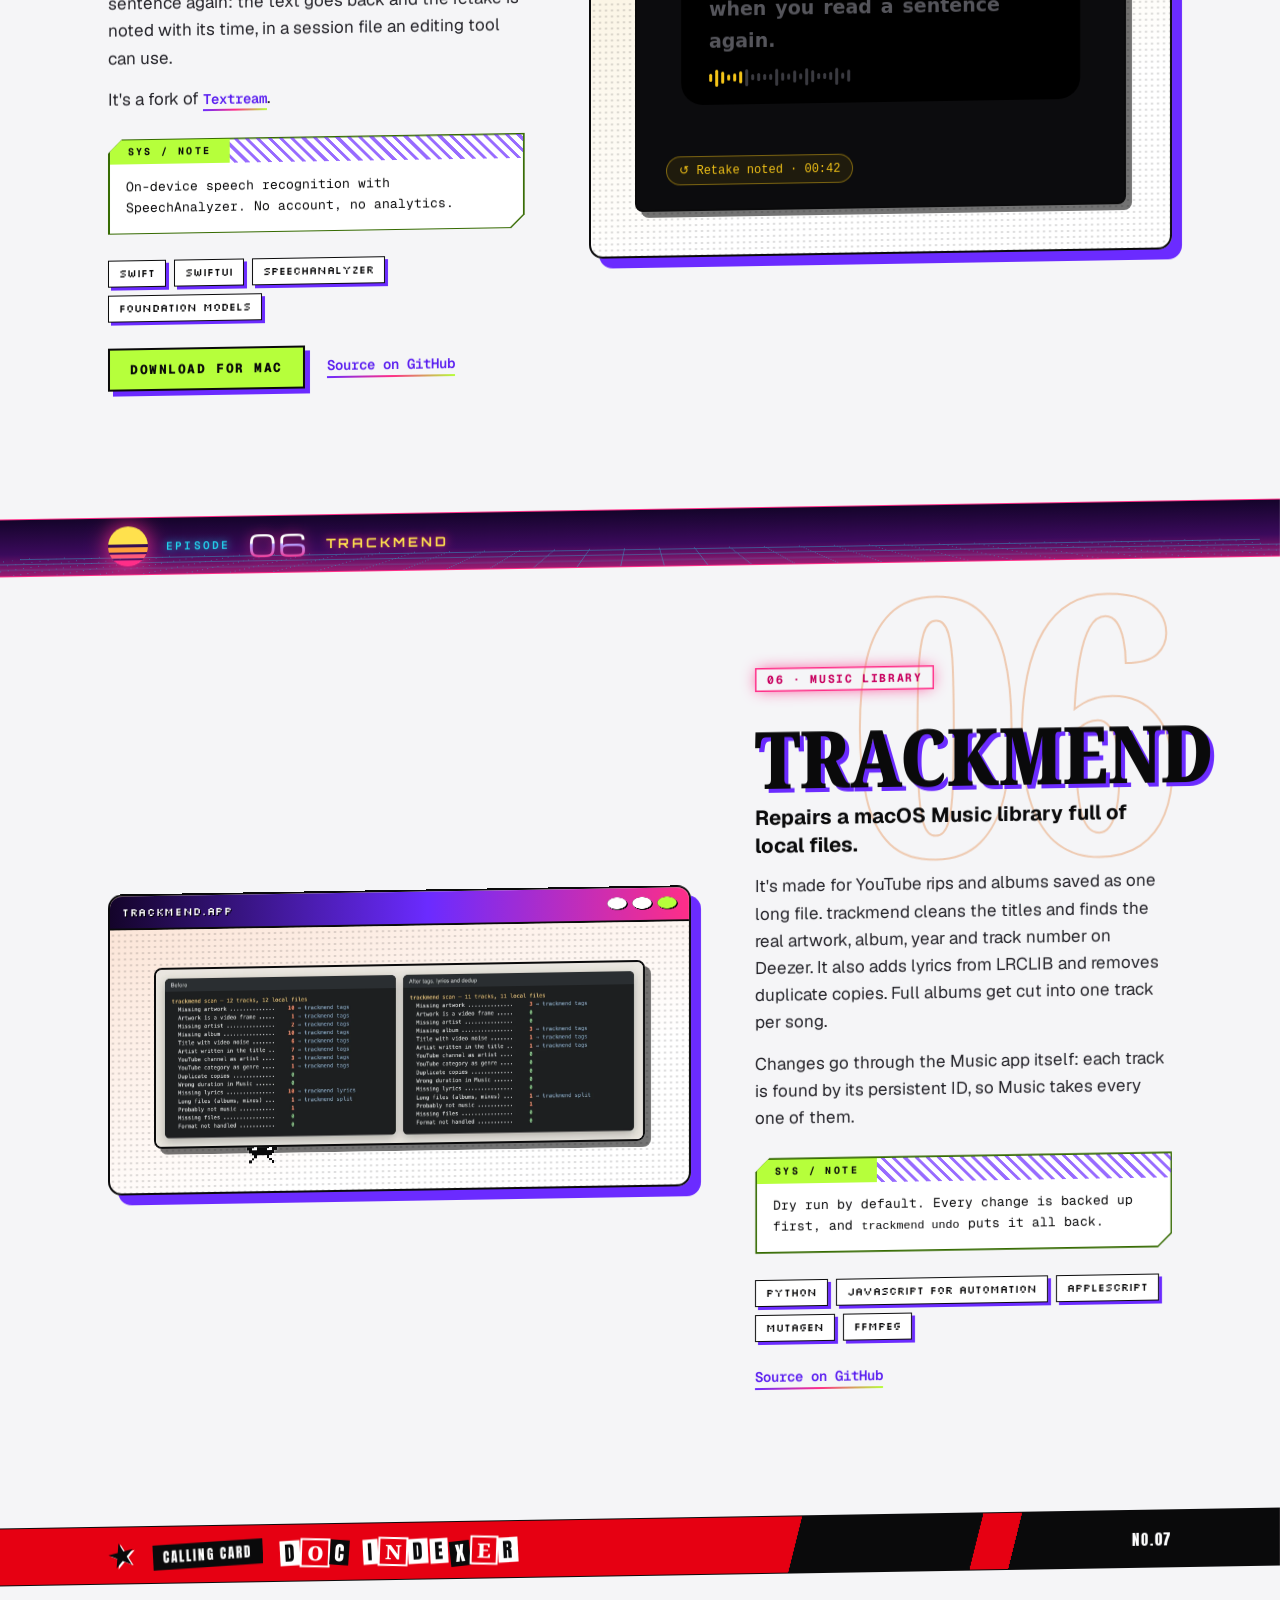
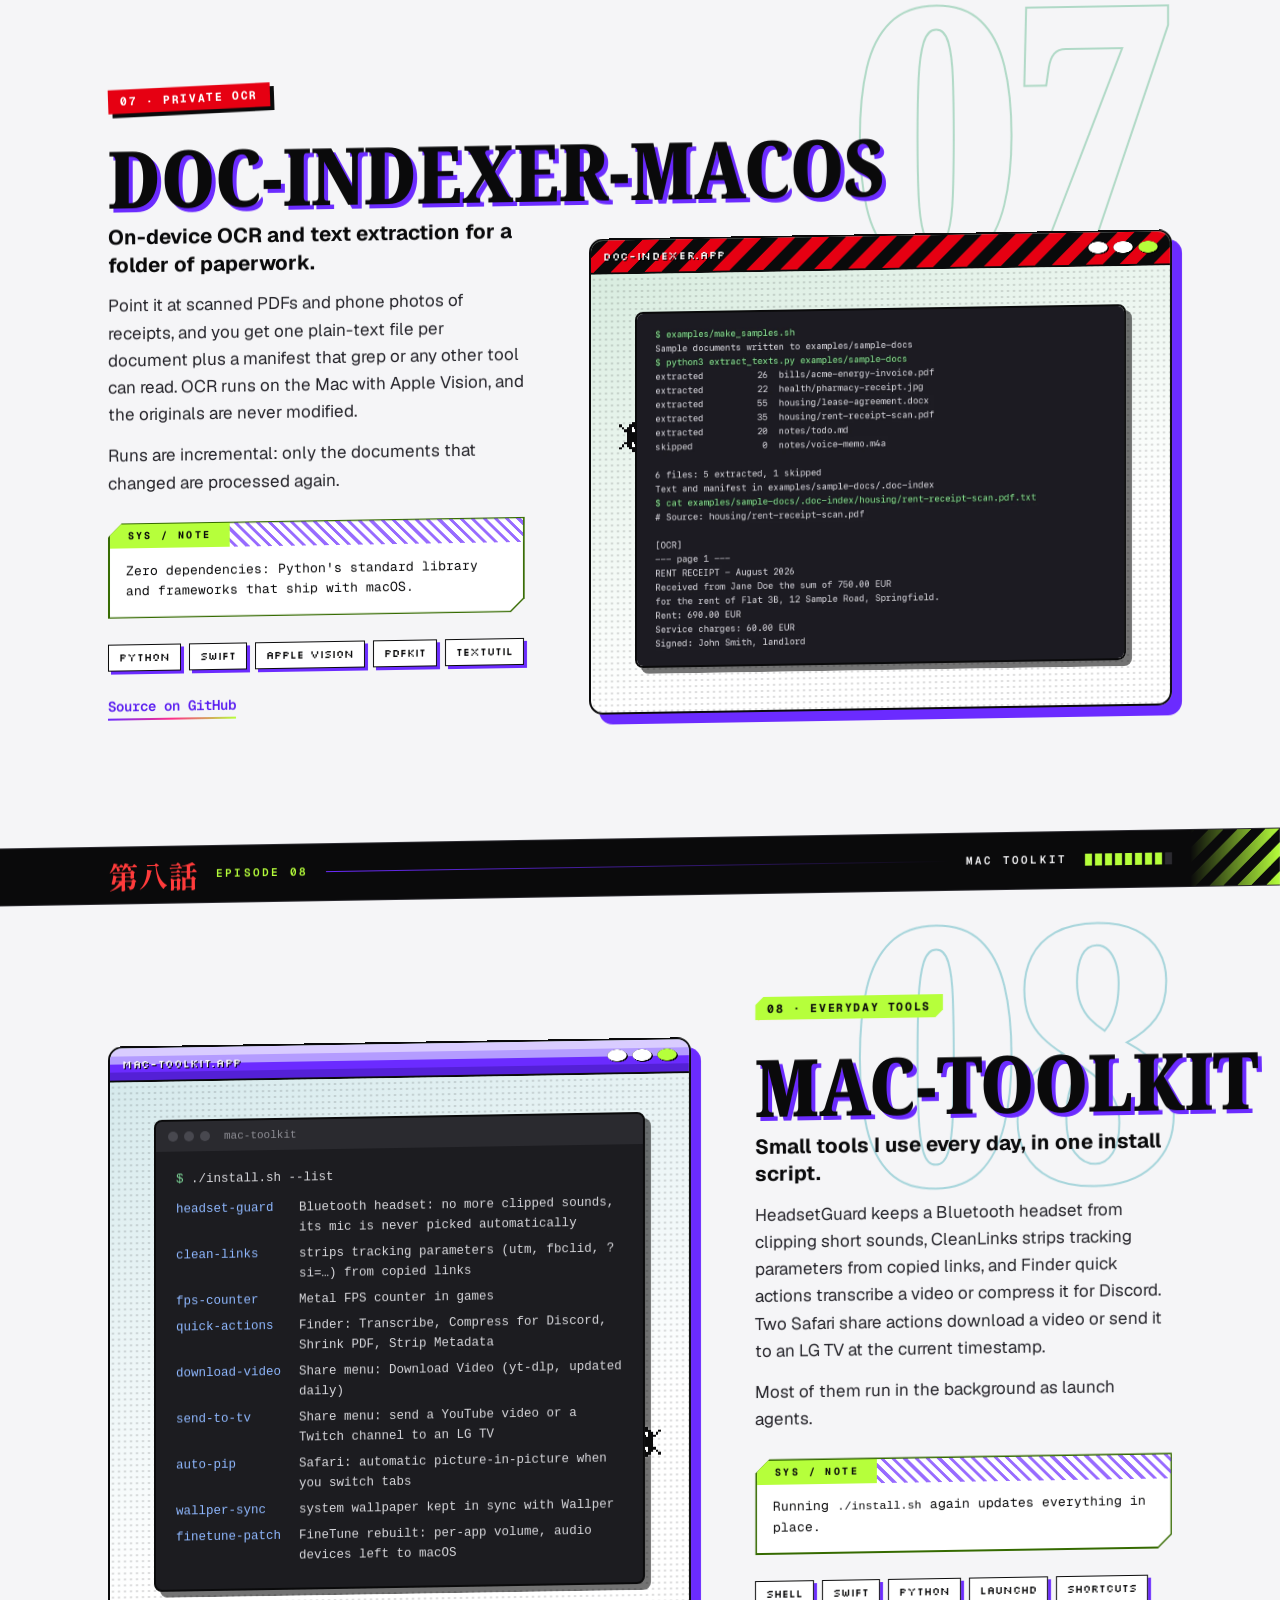
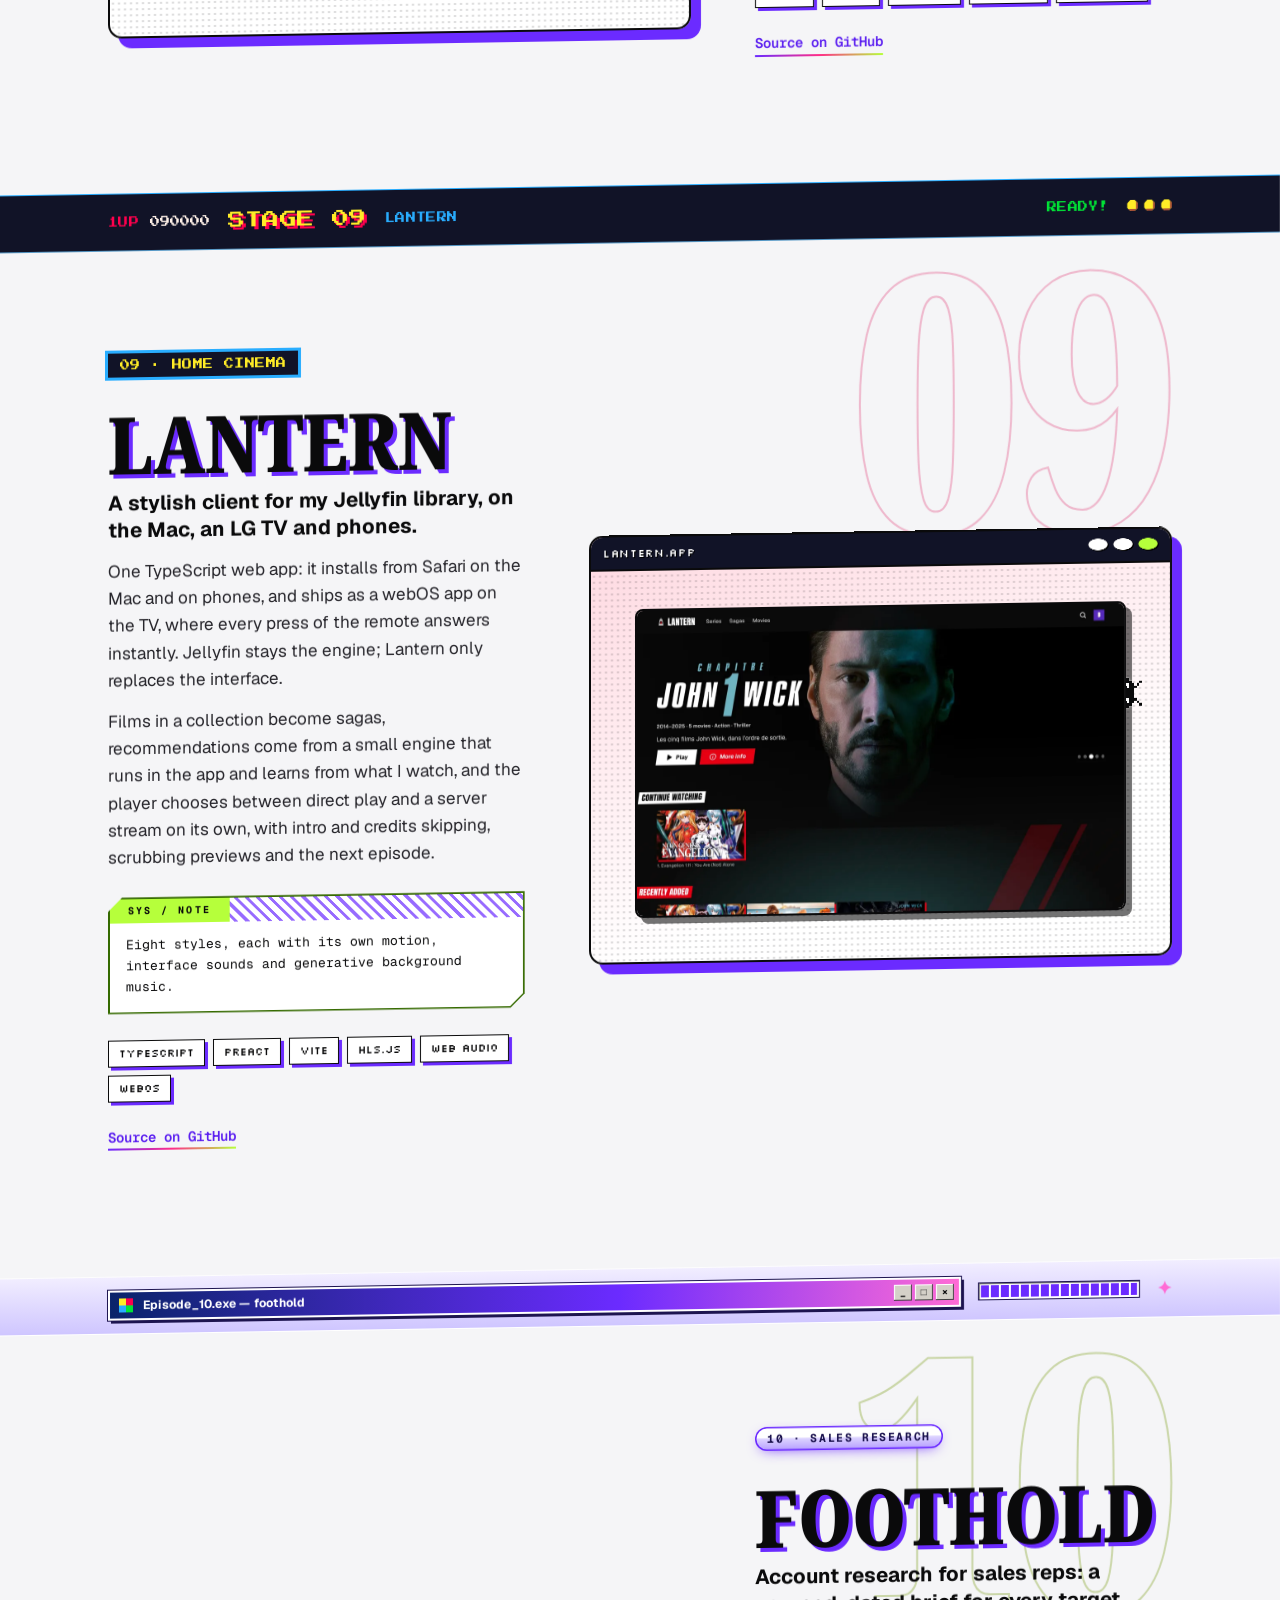
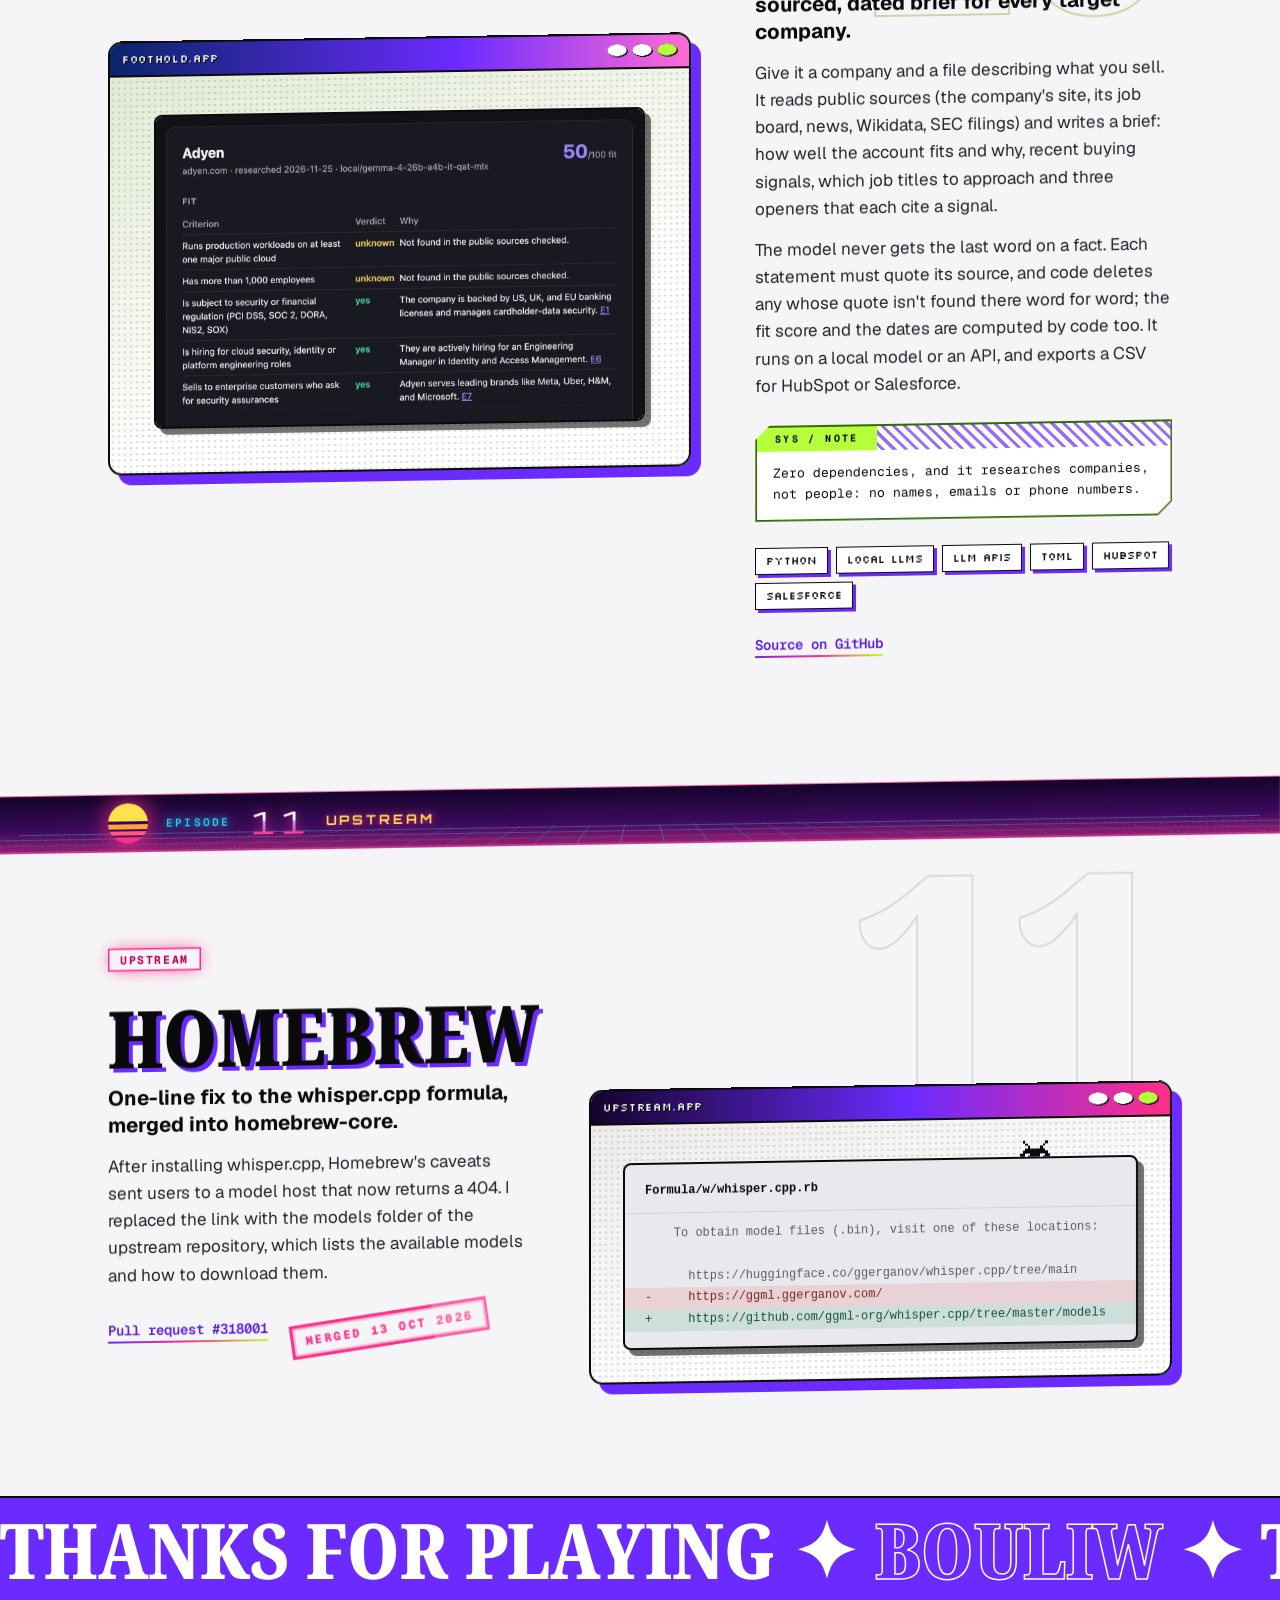
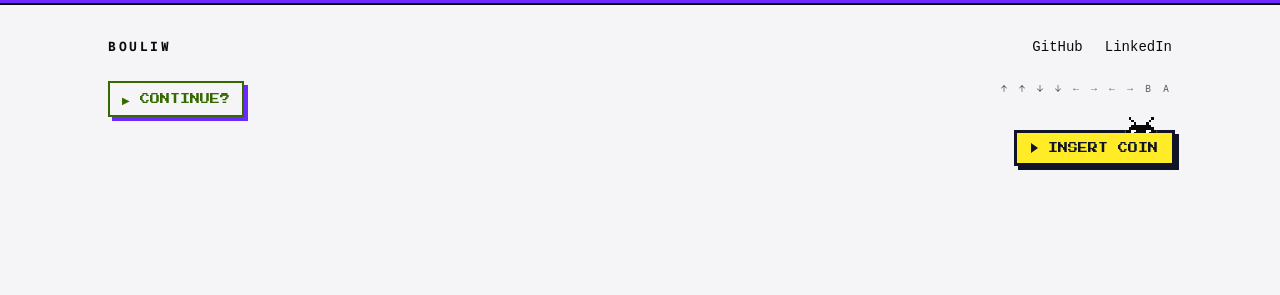
==== commit ee0efc2c: "Index staircase follows any number of entries; tighter dark capture for foothold Overdrive and Phant" ====
--- a/index.html
+++ b/index.html
@@ -247,6 +247,10 @@
       <li style="--accent:#a8a49a"><a href="#upstream"><span class="n">+</span><span class="t">Homebrew</span><span class="d" data-i18n="t11">Upstream fix, merged</span></a></li>
     </ol>
   </nav>
+  <script>
+    /* Each entry gets its rank, so the staircase of the fun styles keeps going whatever the number of projects. */
+    document.querySelectorAll('.index li').forEach((li, i) => li.style.setProperty('--i', i));
+  </script>
 </section>
 
 <main id="projects">
@@ -439,7 +443,7 @@
     <p class="links"><a class="more" href="https://github.com/Bouliw/foothold" data-i18n="t13">Source on GitHub</a></p>
   </div>
   <figure class="stage">
-    <img class="shot" src="assets/foothold-brief.webp" width="1100" height="700" loading="lazy" decoding="async" alt="A foothold brief for Adyen in the local web page: a fit score of 50 out of 100, then each criterion with its verdict and a link to the evidence" data-i18n-alt="a12">
+    <img class="shot" src="assets/foothold-fit.webp" width="1520" height="968" loading="lazy" decoding="async" alt="A foothold brief for Adyen in the local web page: a fit score of 50 out of 100, then each criterion with its verdict and a link to the evidence" data-i18n-alt="a12">
   </figure>
 </article>
 
--- a/fun/fun.css
+++ b/fun/fun.css
@@ -349,11 +349,7 @@
 }
 :is([data-skin="phantom"] :is(.top, .hero, .project, .upstream, footer), [data-skin="mix"] :is(.top, .hero, [id="takeline"], [id="lantern"], [id="foothold"])).hero .index { display: grid; grid-template-columns: minmax(0, 1.25fr) minmax(0, 1fr); gap: 28px; align-items: center; }
 :is([data-skin="phantom"] :is(.top, .hero, .project, .upstream, footer), [data-skin="mix"] :is(.top, .hero, [id="takeline"], [id="lantern"], [id="foothold"])).hero .index ol { grid-template-columns: 1fr; border: 0; rotate: -4deg; transform-origin: 0 0; padding: 8px 0 30px; gap: 4px; }
-:is([data-skin="phantom"] :is(.top, .hero, .project, .upstream, footer), [data-skin="mix"] :is(.top, .hero, [id="takeline"], [id="lantern"], [id="foothold"])).hero .index li { border: 0; }
-:is([data-skin="phantom"] :is(.top, .hero, .project, .upstream, footer), [data-skin="mix"] :is(.top, .hero, [id="takeline"], [id="lantern"], [id="foothold"])).hero .index li:nth-child(2) { margin-left: 18px; } :is([data-skin="phantom"] :is(.top, .hero, .project, .upstream, footer), [data-skin="mix"] :is(.top, .hero, [id="takeline"], [id="lantern"], [id="foothold"])).hero .index li:nth-child(3) { margin-left: 36px; }
-:is([data-skin="phantom"] :is(.top, .hero, .project, .upstream, footer), [data-skin="mix"] :is(.top, .hero, [id="takeline"], [id="lantern"], [id="foothold"])).hero .index li:nth-child(4) { margin-left: 54px; } :is([data-skin="phantom"] :is(.top, .hero, .project, .upstream, footer), [data-skin="mix"] :is(.top, .hero, [id="takeline"], [id="lantern"], [id="foothold"])).hero .index li:nth-child(5) { margin-left: 72px; }
-:is([data-skin="phantom"] :is(.top, .hero, .project, .upstream, footer), [data-skin="mix"] :is(.top, .hero, [id="takeline"], [id="lantern"], [id="foothold"])).hero .index li:nth-child(6) { margin-left: 90px; } :is([data-skin="phantom"] :is(.top, .hero, .project, .upstream, footer), [data-skin="mix"] :is(.top, .hero, [id="takeline"], [id="lantern"], [id="foothold"])).hero .index li:nth-child(7) { margin-left: 108px; }
-:is([data-skin="phantom"] :is(.top, .hero, .project, .upstream, footer), [data-skin="mix"] :is(.top, .hero, [id="takeline"], [id="lantern"], [id="foothold"])).hero .index li:nth-child(8) { margin-left: 126px; } :is([data-skin="phantom"] :is(.top, .hero, .project, .upstream, footer), [data-skin="mix"] :is(.top, .hero, [id="takeline"], [id="lantern"], [id="foothold"])).hero .index li:nth-child(9) { margin-left: 144px; } :is([data-skin="phantom"] :is(.top, .hero, .project, .upstream, footer), [data-skin="mix"] :is(.top, .hero, [id="takeline"], [id="lantern"], [id="foothold"])).hero .index li:nth-child(10) { margin-left: 162px; }
+:is([data-skin="phantom"] :is(.top, .hero, .project, .upstream, footer), [data-skin="mix"] :is(.top, .hero, [id="takeline"], [id="lantern"], [id="foothold"])).hero .index li { border: 0; margin-left: calc(var(--i, 0) * 18px); }
 :is([data-skin="phantom"] :is(.top, .hero, .project, .upstream, footer), [data-skin="mix"] :is(.top, .hero, [id="takeline"], [id="lantern"], [id="foothold"])).hero .index a { position: relative; isolation: isolate; display: inline-flex; align-items: baseline; gap: 12px; width: fit-content; padding: 5px 18px 7px 10px; outline: 0; }
 :is([data-skin="phantom"] :is(.top, .hero, .project, .upstream, footer), [data-skin="mix"] :is(.top, .hero, [id="takeline"], [id="lantern"], [id="foothold"])).hero .index .t { font: italic 400 clamp(1.5rem, 3vw, 2.45rem)/1 "FX Anton", sans-serif; text-transform: uppercase; letter-spacing: .01em; color: var(--ink); gap: 0; }
 :is([data-skin="phantom"] :is(.top, .hero, .project, .upstream, footer), [data-skin="mix"] :is(.top, .hero, [id="takeline"], [id="lantern"], [id="foothold"])).hero .index .t::before { display: none; }
@@ -1022,11 +1018,7 @@
 /* Index as a tilted game menu */
 html[data-skin="overdrive"] .index { display: grid; grid-template-columns: minmax(0, 1.3fr) minmax(0, 1fr); gap: 32px; align-items: center; }
 html[data-skin="overdrive"] .index ol { grid-template-columns: 1fr; border: 0; rotate: -4deg; transform-origin: 0 0; padding: 10px 0 34px; gap: 3px; }
-html[data-skin="overdrive"] .index li { border: 0; }
-html[data-skin="overdrive"] .index li:nth-child(2) { margin-left: 18px; } html[data-skin="overdrive"] .index li:nth-child(3) { margin-left: 36px; }
-html[data-skin="overdrive"] .index li:nth-child(4) { margin-left: 54px; } html[data-skin="overdrive"] .index li:nth-child(5) { margin-left: 72px; }
-html[data-skin="overdrive"] .index li:nth-child(6) { margin-left: 90px; } html[data-skin="overdrive"] .index li:nth-child(7) { margin-left: 108px; }
-html[data-skin="overdrive"] .index li:nth-child(8) { margin-left: 126px; } html[data-skin="overdrive"] .index li:nth-child(9) { margin-left: 144px; } html[data-skin="overdrive"] .index li:nth-child(10) { margin-left: 162px; }
+html[data-skin="overdrive"] .index li { border: 0; margin-left: calc(var(--i, 0) * 18px); }
 html[data-skin="overdrive"] .index a { position: relative; isolation: isolate; display: inline-flex; align-items: baseline; gap: 12px; width: fit-content; padding: 5px 18px 7px 10px; outline-offset: 6px; }
 html[data-skin="overdrive"] .index .n { font: 700 12px/1 "FX Mono", monospace; color: var(--v-text); }
 html[data-skin="overdrive"] .index .t { gap: 0; white-space: nowrap; font: 900 clamp(1.5rem, 3vw, 2.5rem)/.95 "FX Serif", serif; font-stretch: 62.5%; text-transform: uppercase; letter-spacing: .01em; color: var(--ink); }
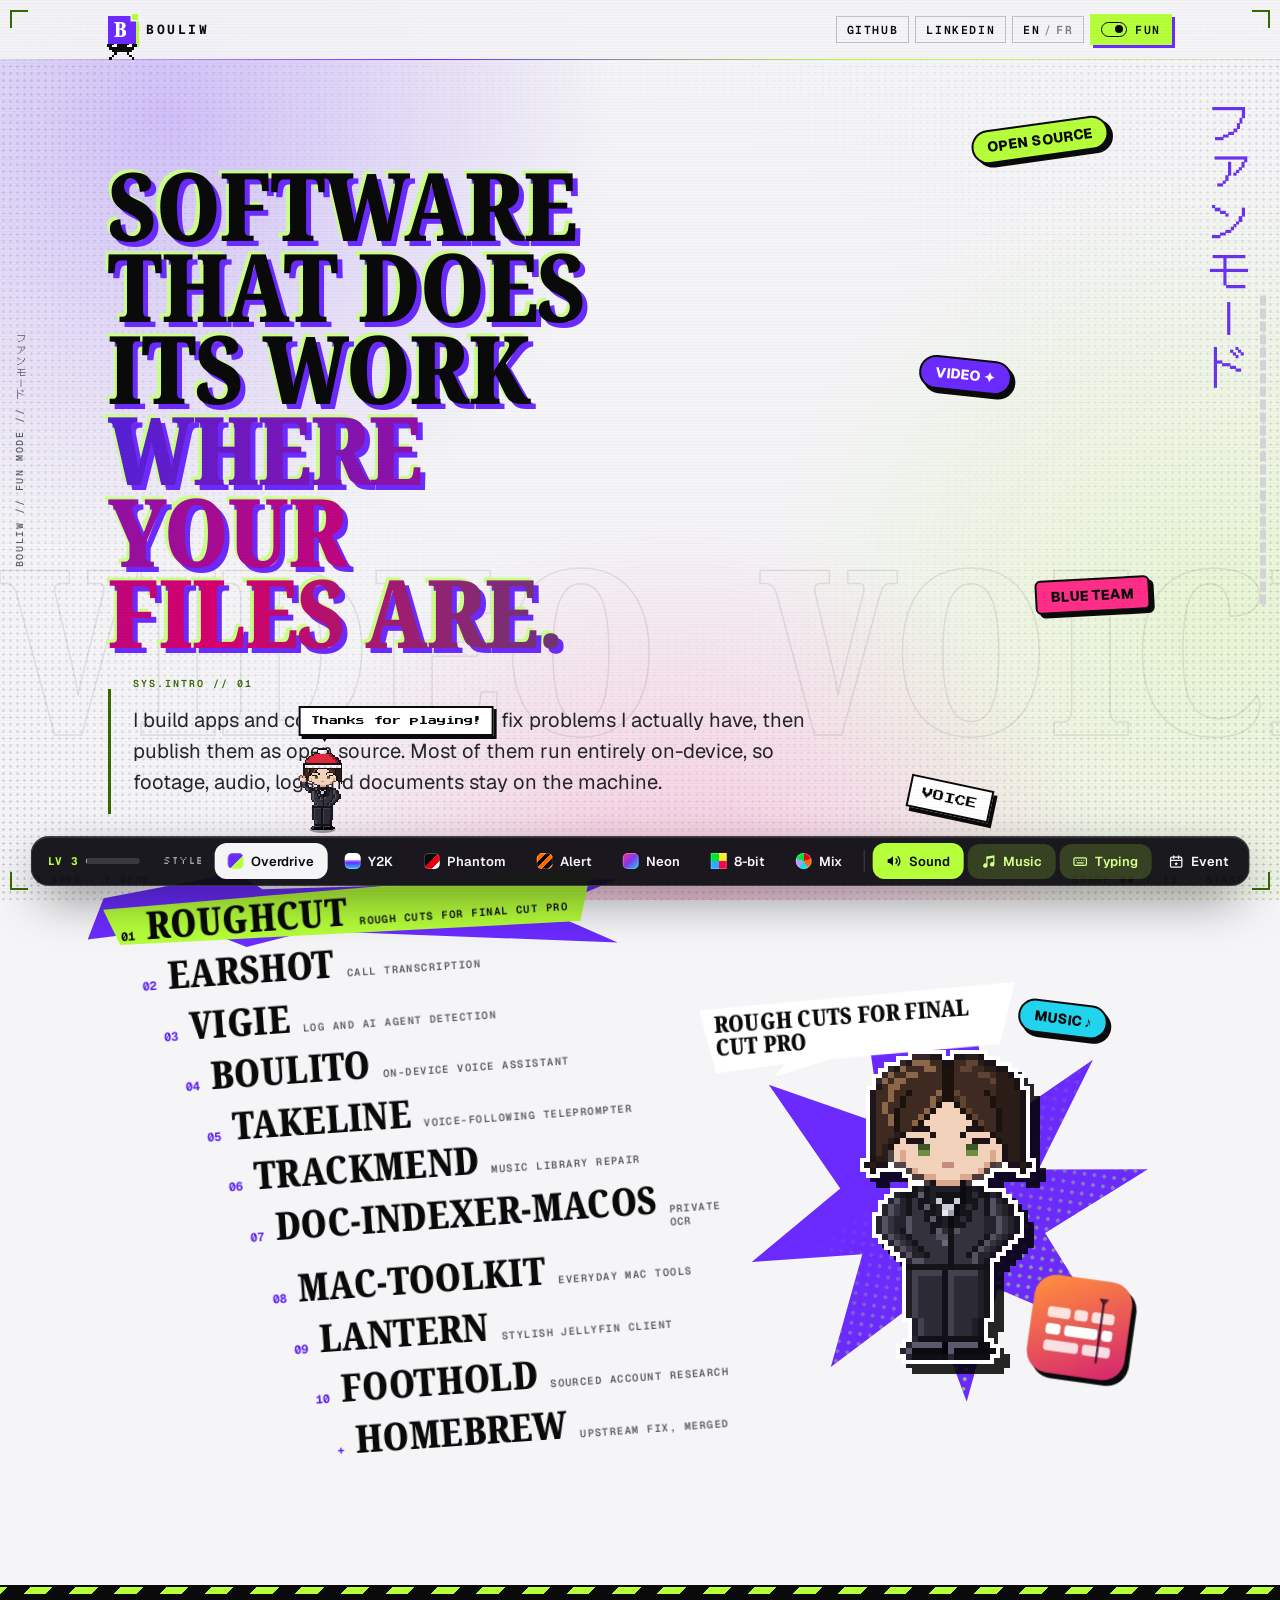
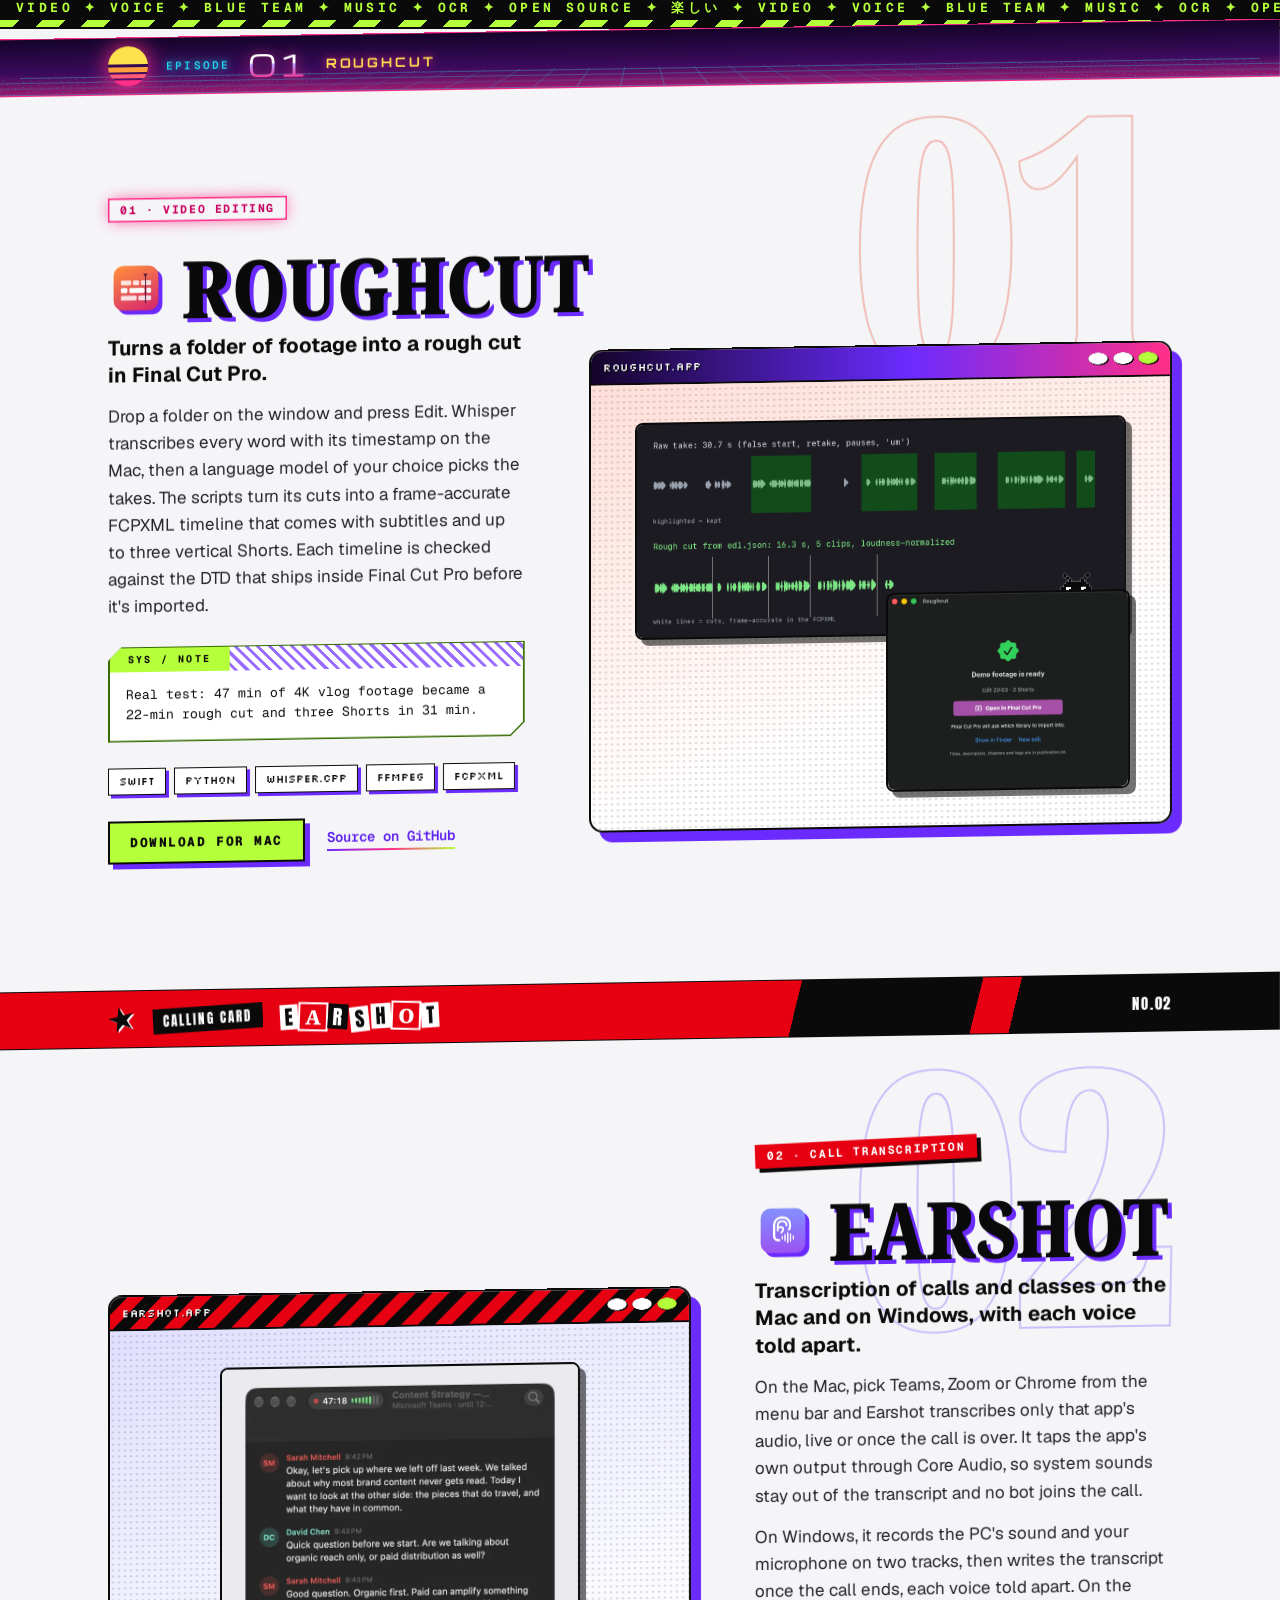
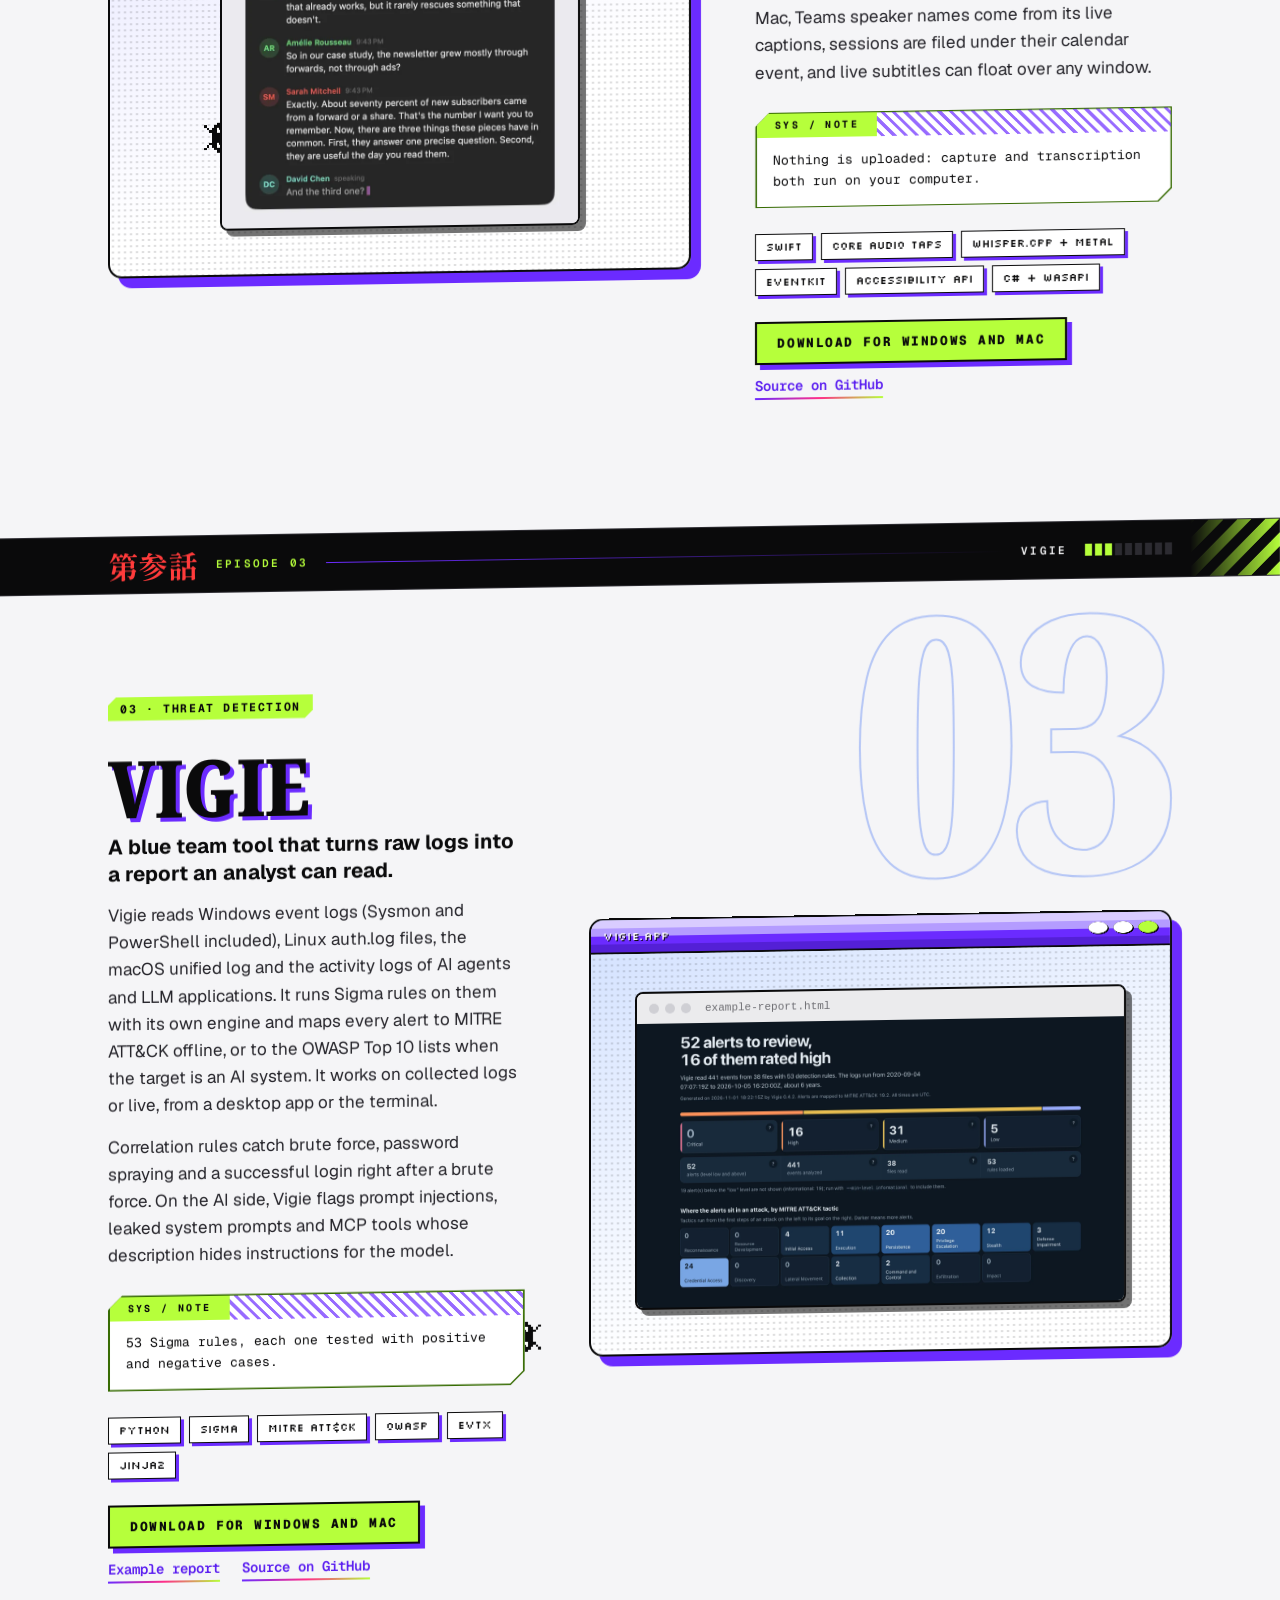
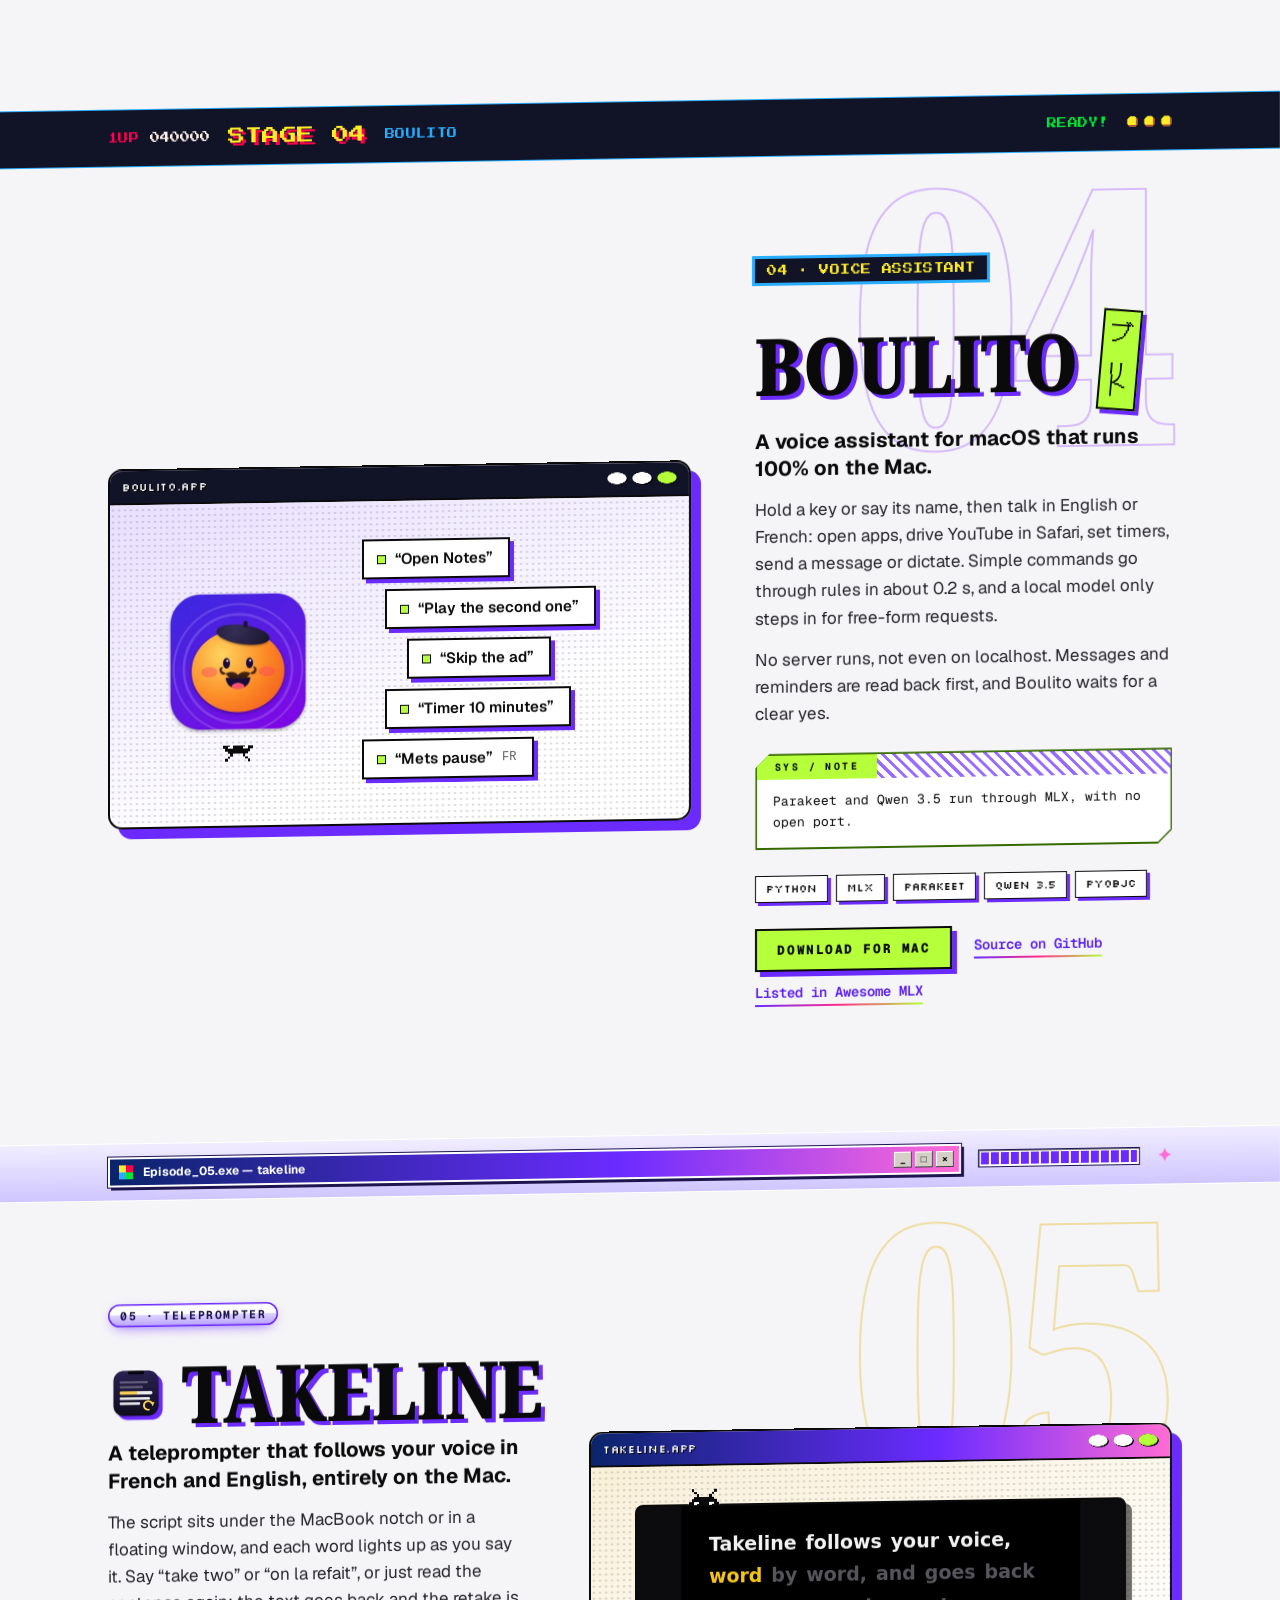
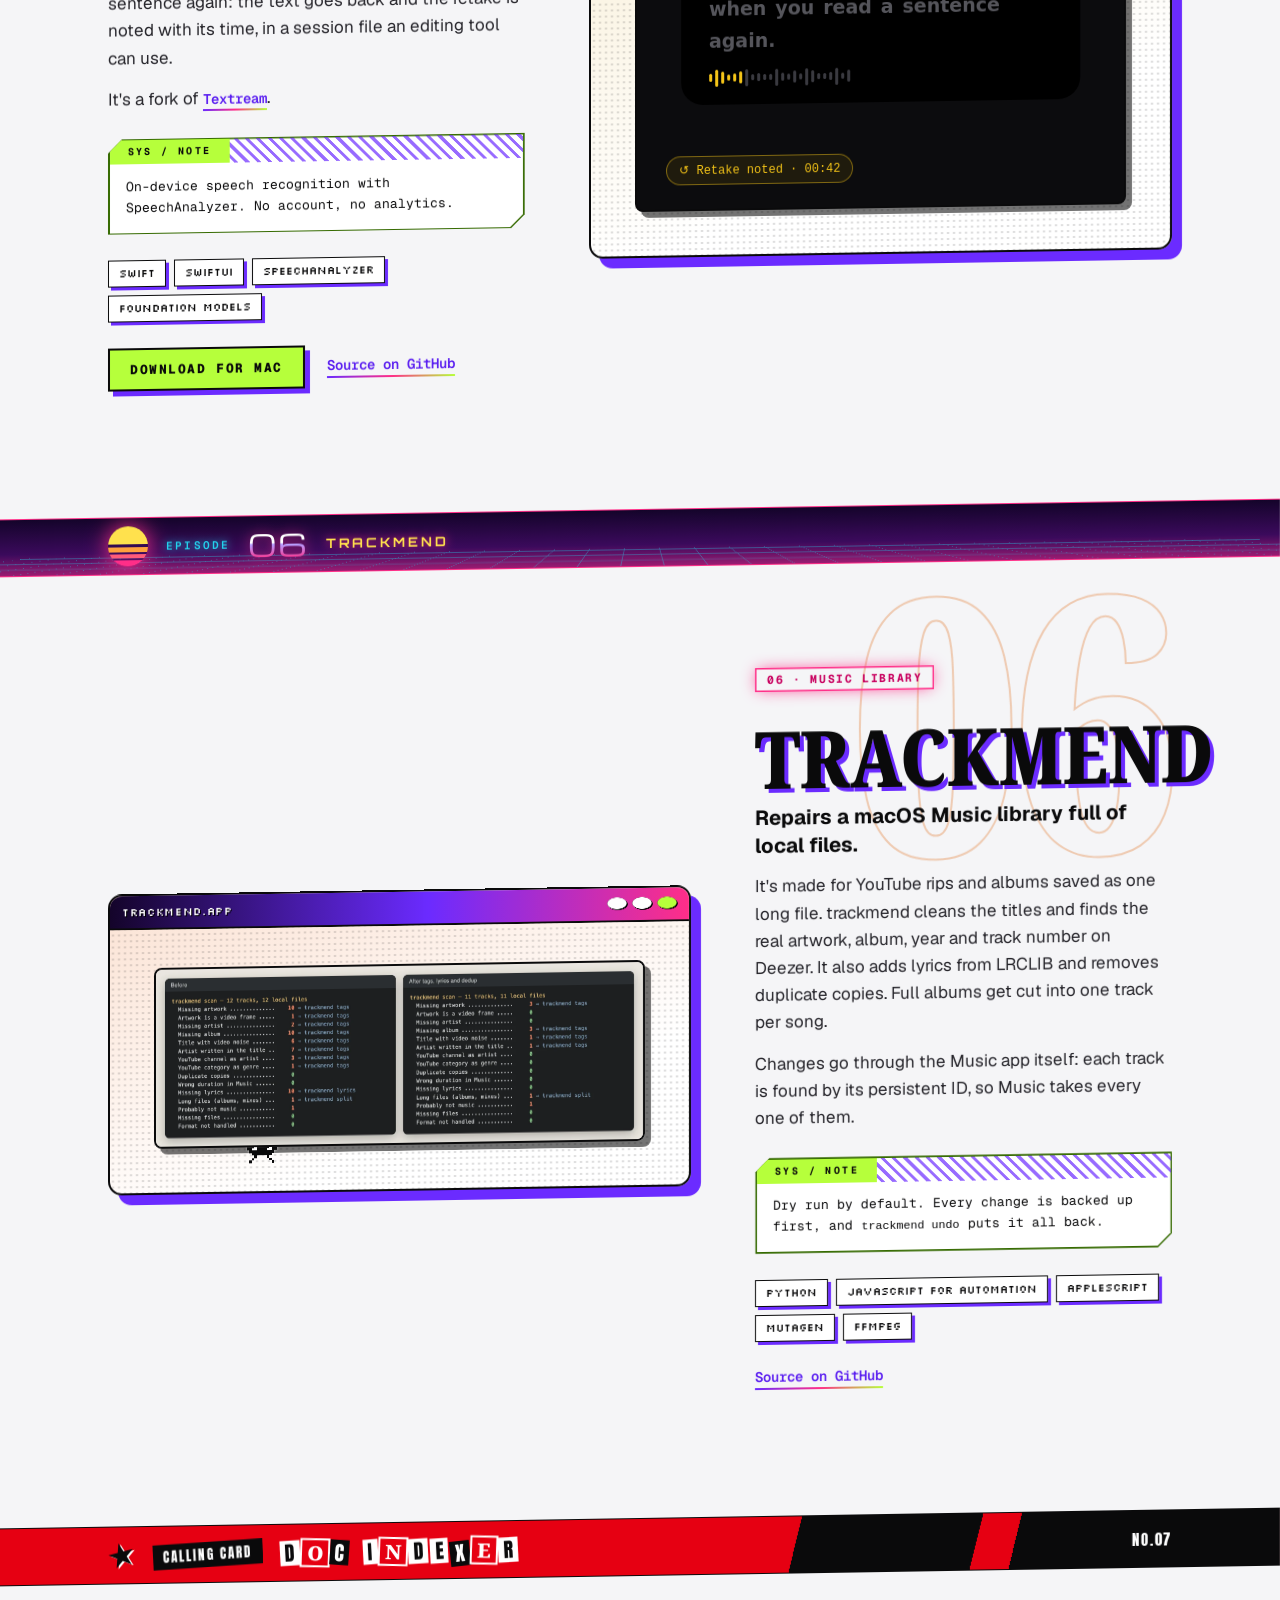
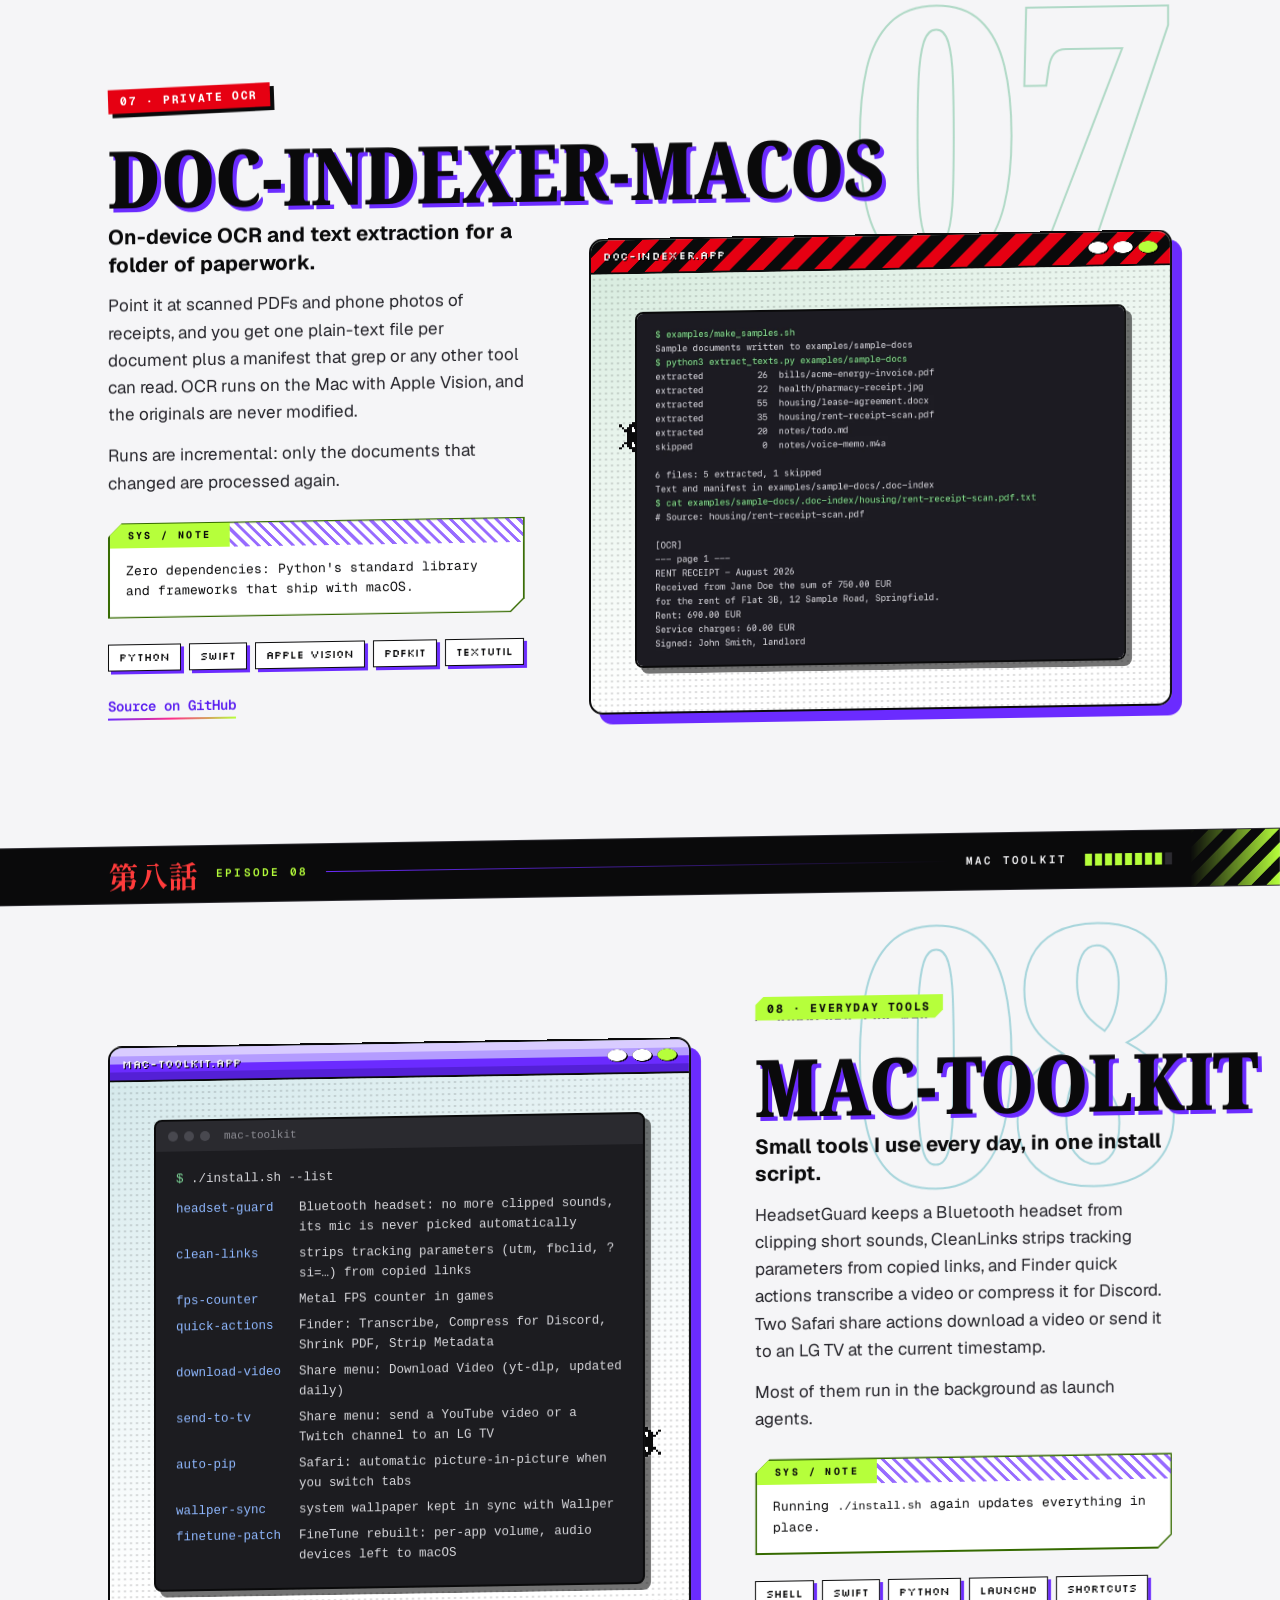
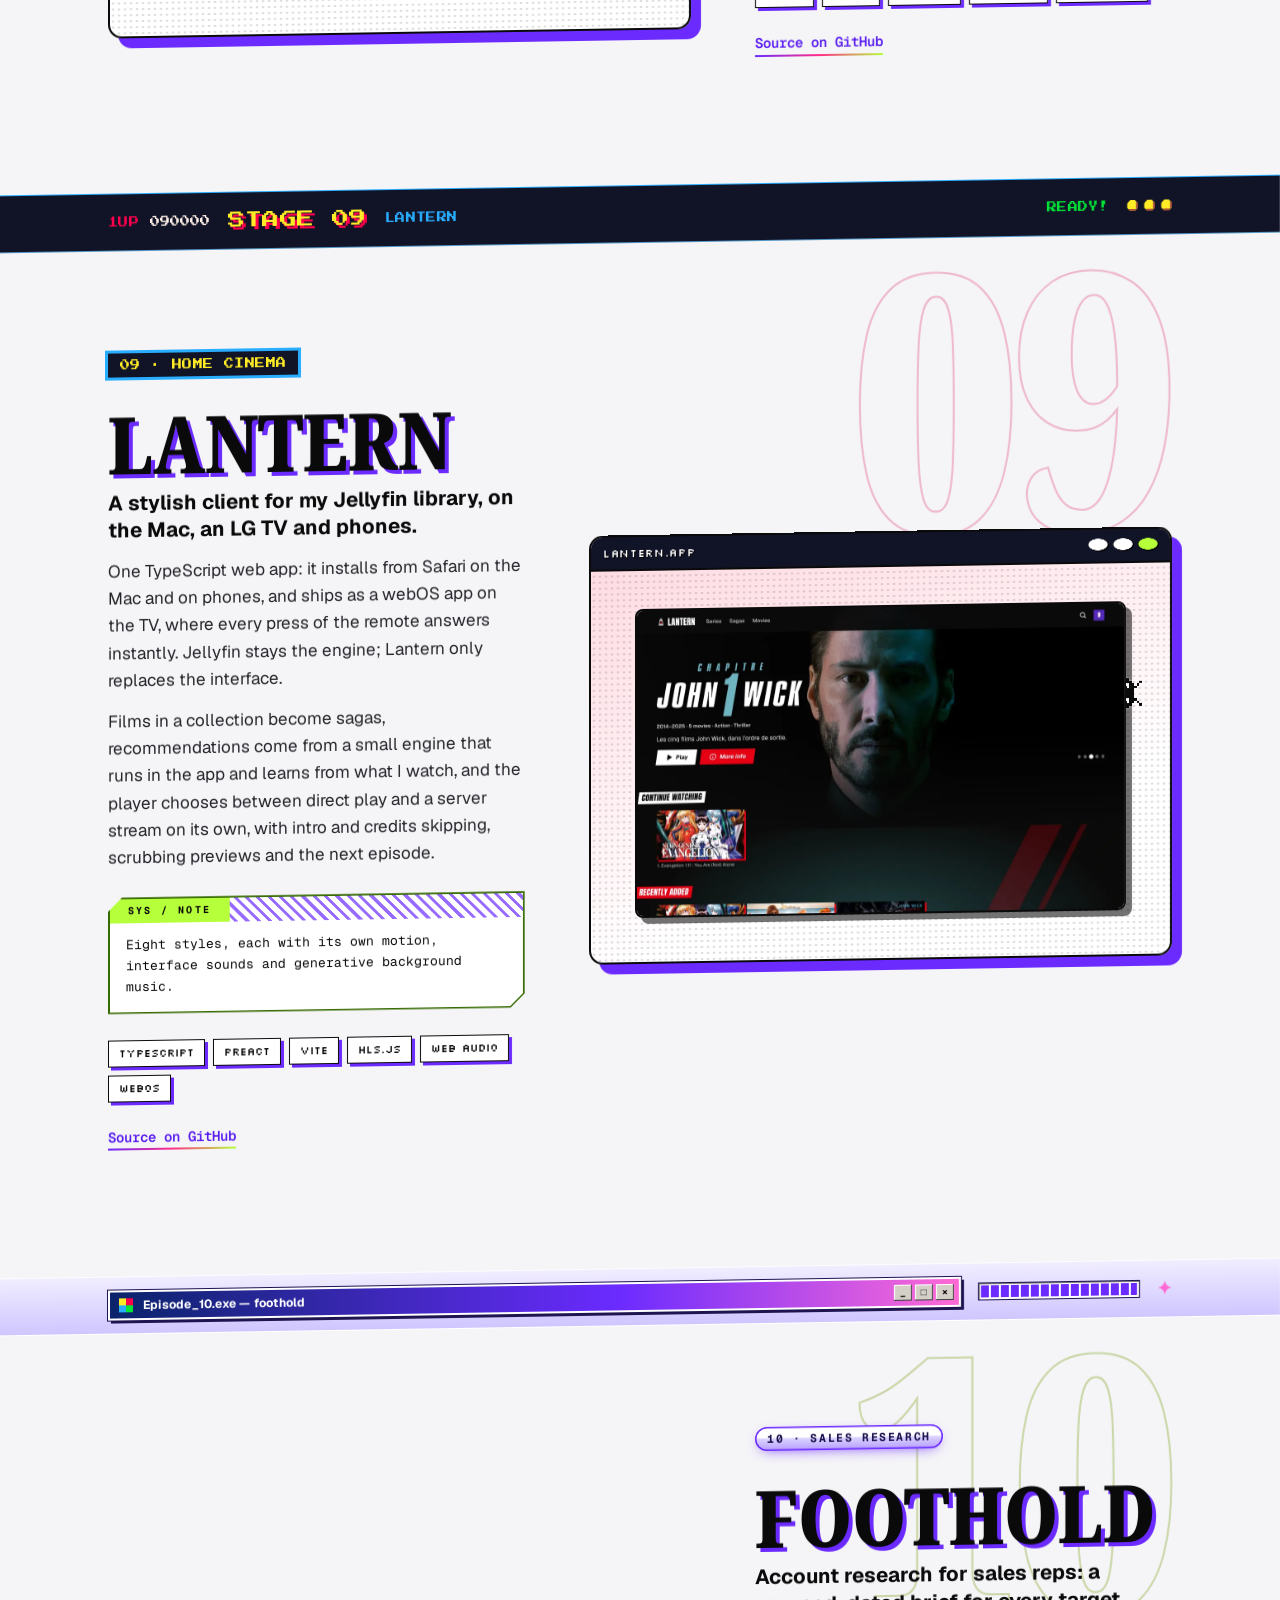
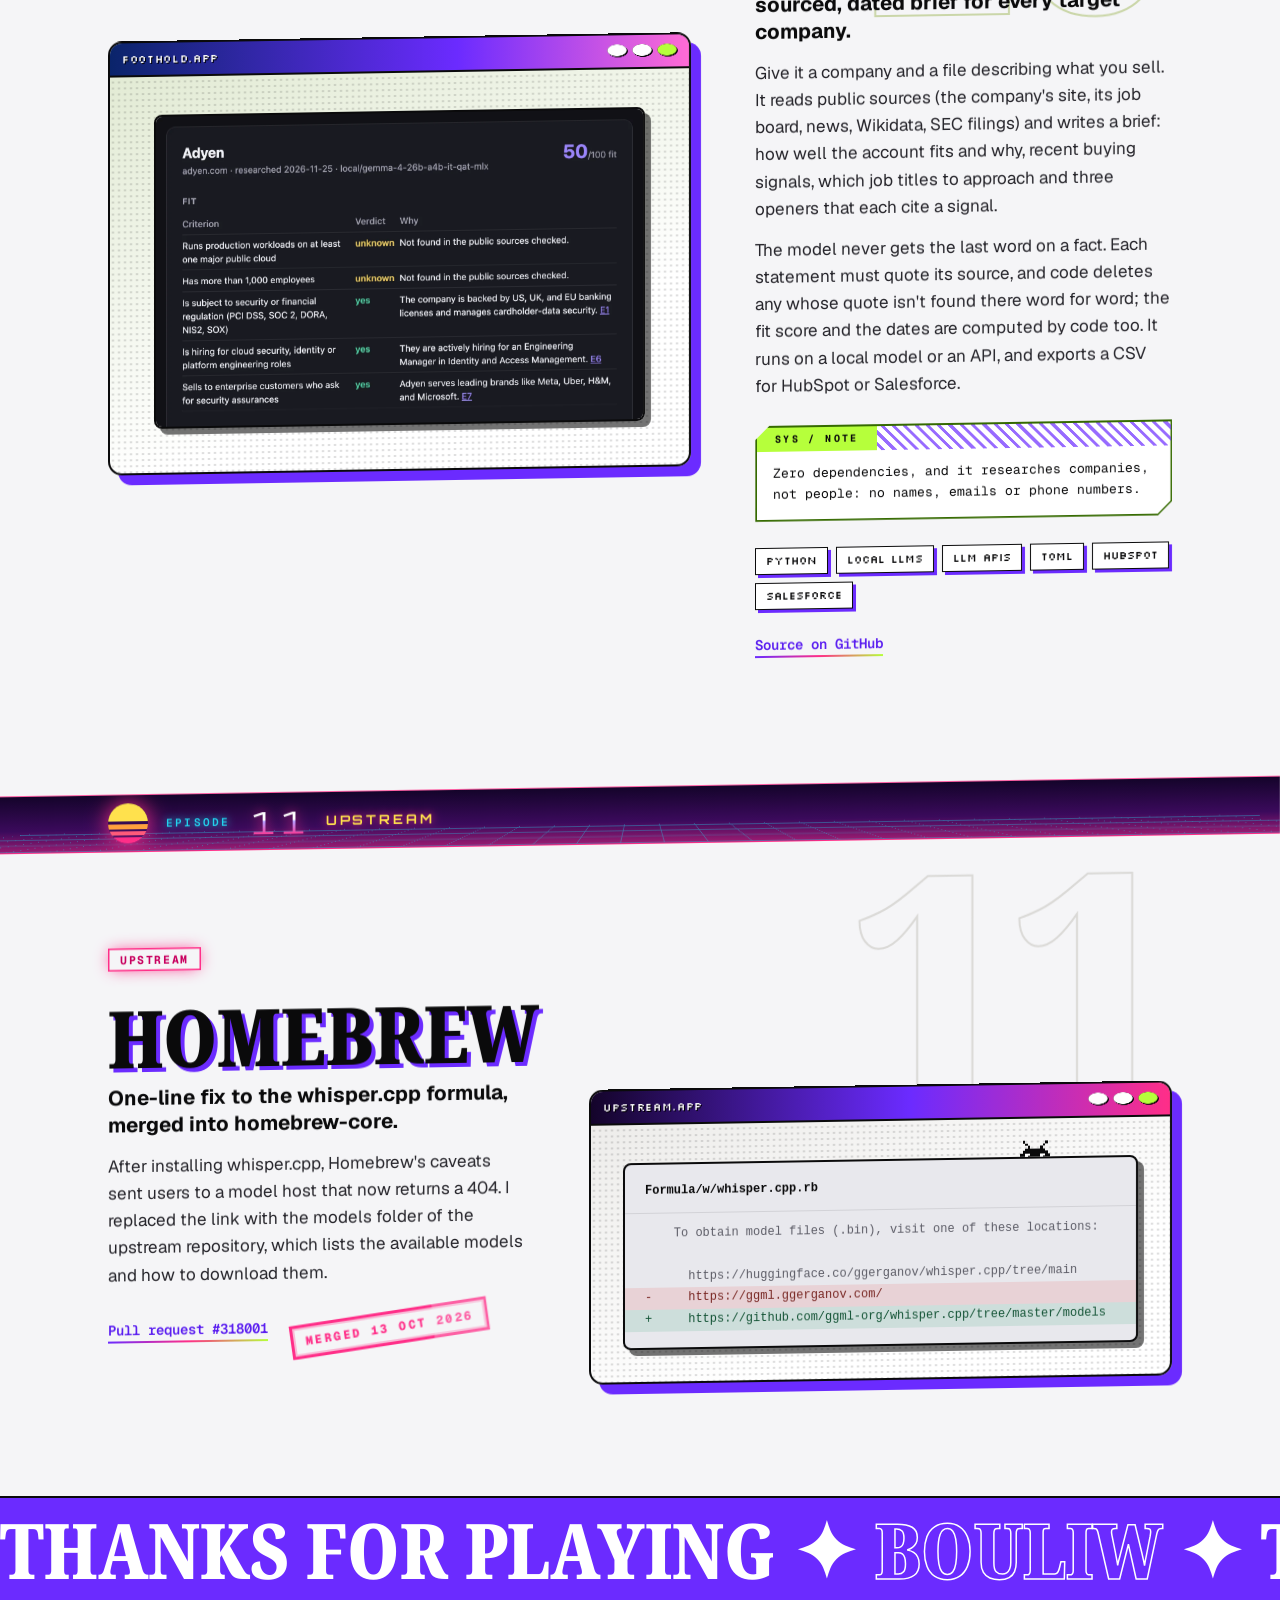
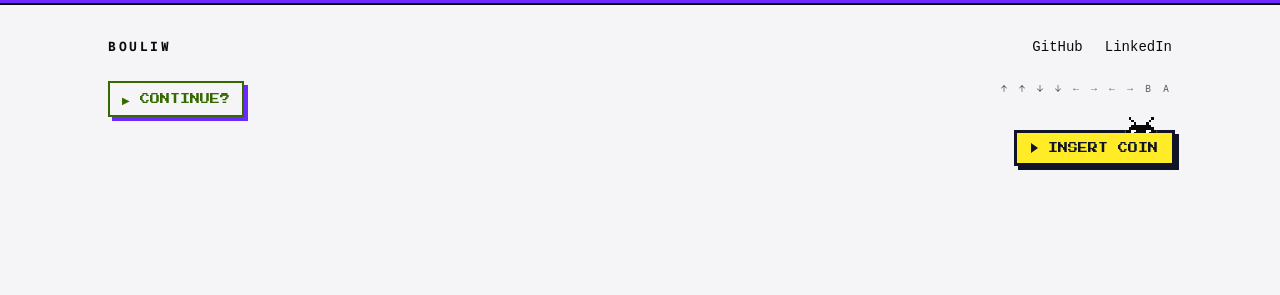
==== commit 358cbcee: "Site description no longer tied to macOS The meta description, the share text and the share image no" ====
--- a/index.html
+++ b/index.html
@@ -4,12 +4,12 @@
 <meta charset="utf-8">
 <meta name="viewport" content="width=device-width, initial-scale=1">
 <title>Bouliw · Software that does its work where your files are</title>
-<meta name="description" content="Open-source apps and command-line tools for macOS: rough cuts for Final Cut Pro, live transcription, an on-device voice assistant, Sigma log analysis and more.">
+<meta name="description" content="Open-source apps and command-line tools, most of them running on-device: rough cuts for Final Cut Pro, call transcription, log and AI agent detection and more.">
 <meta property="og:title" content="Bouliw · Software that does its work where your files are">
-<meta property="og:description" content="Open-source apps and command-line tools for macOS, most of them running entirely on-device.">
+<meta property="og:description" content="Open-source apps and command-line tools, most of them running entirely on-device.">
 <meta property="og:url" content="https://bouliw.github.io/">
 <meta property="og:type" content="website">
-<meta property="og:image" content="https://bouliw.github.io/assets/og.png?v=3">
+<meta property="og:image" content="https://bouliw.github.io/assets/og.png?v=4">
 <meta property="og:image:width" content="1200">
 <meta property="og:image:height" content="630">
 <meta property="og:image:alt" content="Bouliw: Software that does its work where your files are. Roughcut, Earshot, Vigie, Boulito, Takeline, trackmend, doc-indexer, mac-toolkit, Lantern and foothold.">
--- a/fun/fun.css
+++ b/fun/fun.css
@@ -754,6 +754,9 @@
 @media (prefers-color-scheme: light) { :is([data-skin="pixel"], [data-skin="mix"] :is([id="boulito"], [id="upstream"], footer)) .label::before { color: var(--x-a); } }
 :is([data-skin="pixel"], [data-skin="mix"] :is([id="boulito"], [id="upstream"], footer)) h2 { font: 400 clamp(1.25rem, 2.6vw, 2rem)/1.35 "FX Press", monospace; letter-spacing: 0; text-shadow: .12em .12em 0 var(--x-b); }
 :is([data-skin="pixel"], [data-skin="mix"] :is([id="boulito"], [id="upstream"], footer)) .head img { image-rendering: pixelated; filter: drop-shadow(4px 4px 0 var(--ink)); }
+/* The longest name does not fit the card in the 8-bit font: it wraps after a hyphen, a little smaller. */
+html[data-skin="pixel"] #doc-indexer .head { width: fit-content; max-width: 100%; }
+html[data-skin="pixel"] #doc-indexer h2 { font-size: clamp(1.25rem, 2vw, 1.6rem); }
 :is([data-skin="pixel"], [data-skin="mix"] :is([id="boulito"], [id="upstream"], footer)) .tagline { font-weight: 600; font-size: 1.28rem; }
 :is([data-skin="pixel"], [data-skin="mix"] :is([id="boulito"], [id="upstream"], footer)) .copy p { font-size: 1.05rem; }
 :is([data-skin="pixel"], [data-skin="mix"] :is([id="boulito"], [id="upstream"], footer)) .copy .fact { border: 0; padding: 12px 14px 12px 40px; position: relative; background: color-mix(in oklab, var(--x-b) 22%, var(--surface)); box-shadow: inset 0 0 0 3px var(--ink); font: 15px/1.5 "FX Pixelify", sans-serif; color: var(--ink); }
@@ -1550,6 +1553,20 @@
 .fx-run.done { color: #0a0a0b; background: #b6ff3b; border-color: #0a0a0b; }
 .fx-run.done span { color: #0a0a0b; }
 @media (max-width: 759px) { .fx-run { top: 66px; right: 10px; } }
+.fx-run em { font-style: normal; }
+.fx-run svg { display: none; }
+/* In the dock, next to the level: no frame, a bug and the clock; the label comes back, lit up, when the run is over.
+   The STYLE label and a little button padding make room for it. */
+.fx-dock .fx-run { position: static; z-index: auto; flex: none; gap: 7px; min-height: 28px; padding: 7px 8px; font-size: 8px; white-space: nowrap; color: #b6ff3b; background: none; border: 0; border-radius: 9px; box-shadow: none; }
+.fx-dock .fx-run svg { display: block; width: 14px; height: 14px; flex: none; color: #b6ff3b; image-rendering: pixelated; }
+.fx-dock .fx-run .fb { opacity: 0; }
+.fx-dock .fx-run:not(.done) em { display: none; }
+.fx-dock .fx-run span { color: #a1a1aa; }
+.fx-dock .fx-run.done { color: #0a0a0b; background: #b6ff3b; }
+.fx-dock .fx-run.done span { color: #0a0a0b; }
+.fx-dock .fx-run.done svg { display: none; }
+.fx-dock:has(.fx-run) .fx-dock-label { display: none; }
+@media (min-width: 760px) { .fx-dock:has(.fx-run) button { padding-inline: 11px; } }
 
 /* ---------- Winter (1 December to 6 January): snow and a beanie on the buddy ---------- */
 .fx-hat { position: absolute; left: 0; top: calc(-3px * var(--s)); width: calc(32px * var(--s)); height: calc(14px * var(--s)); pointer-events: none; }
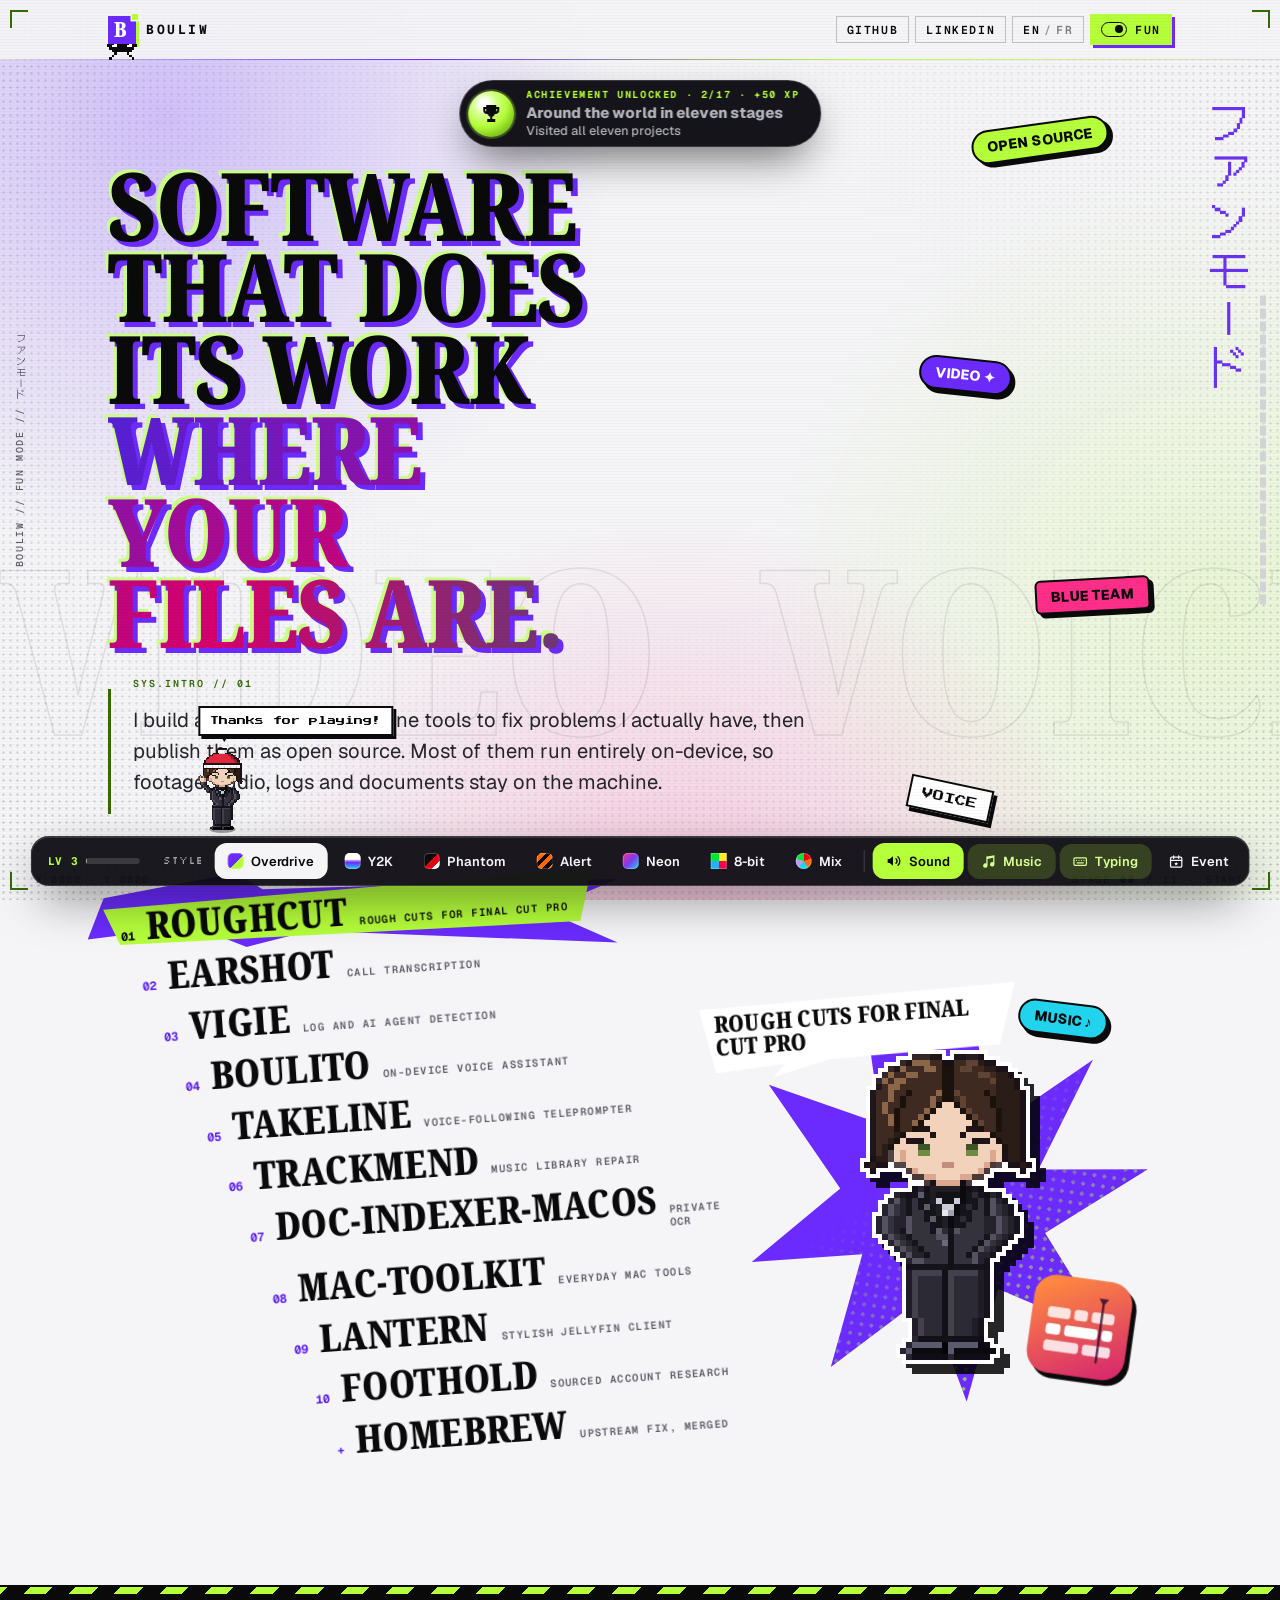
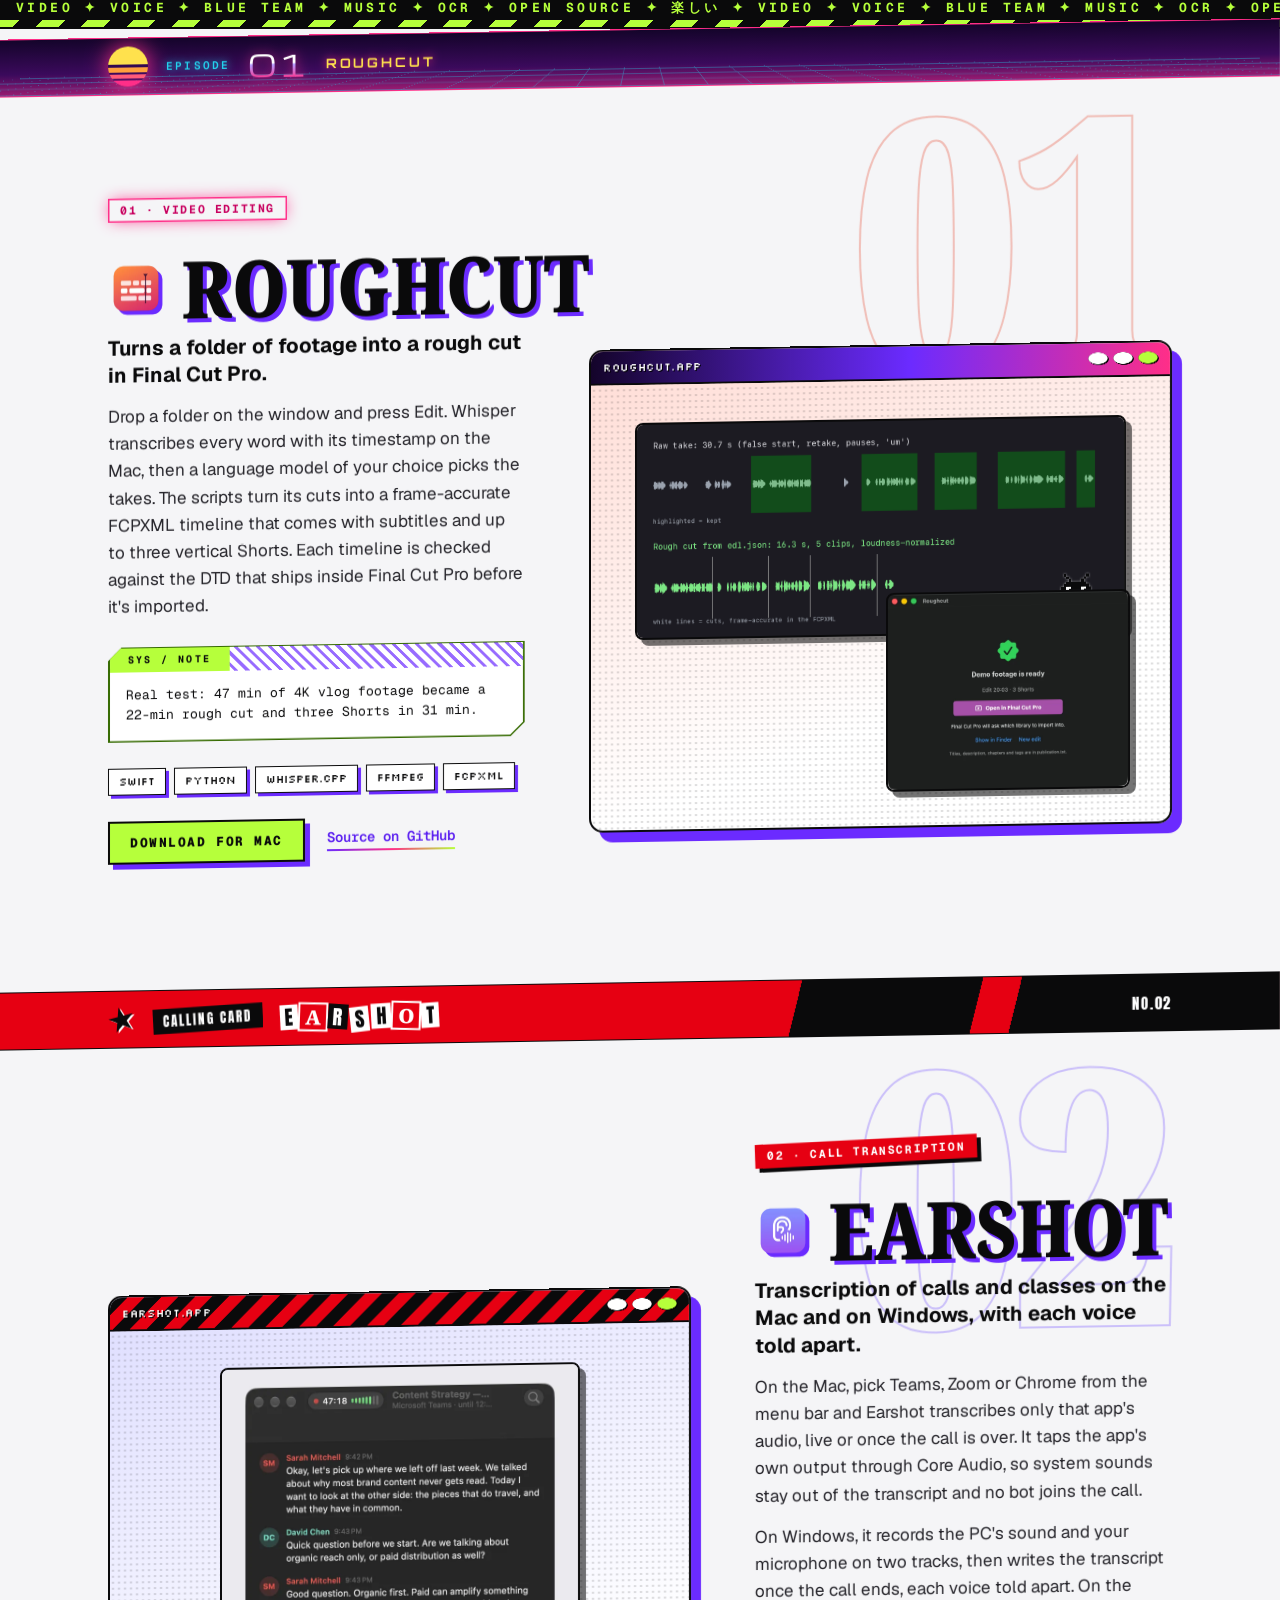
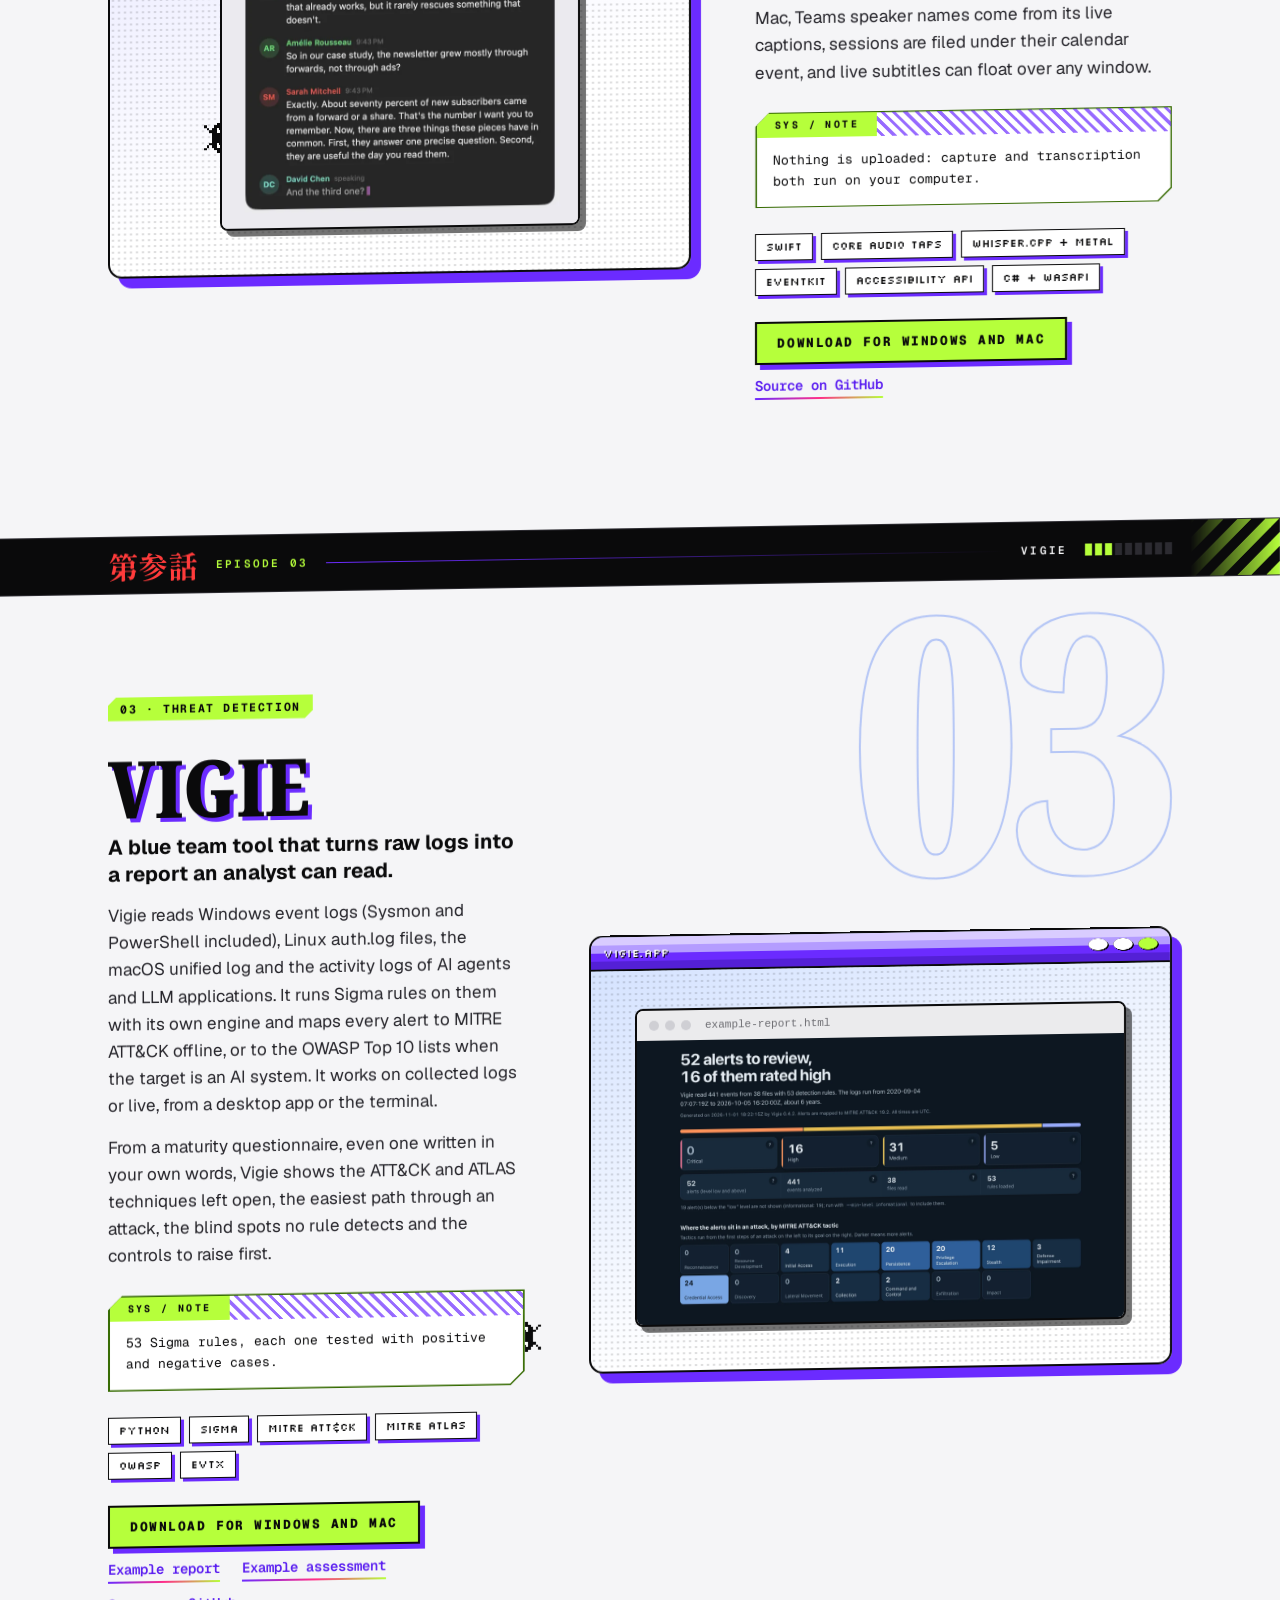
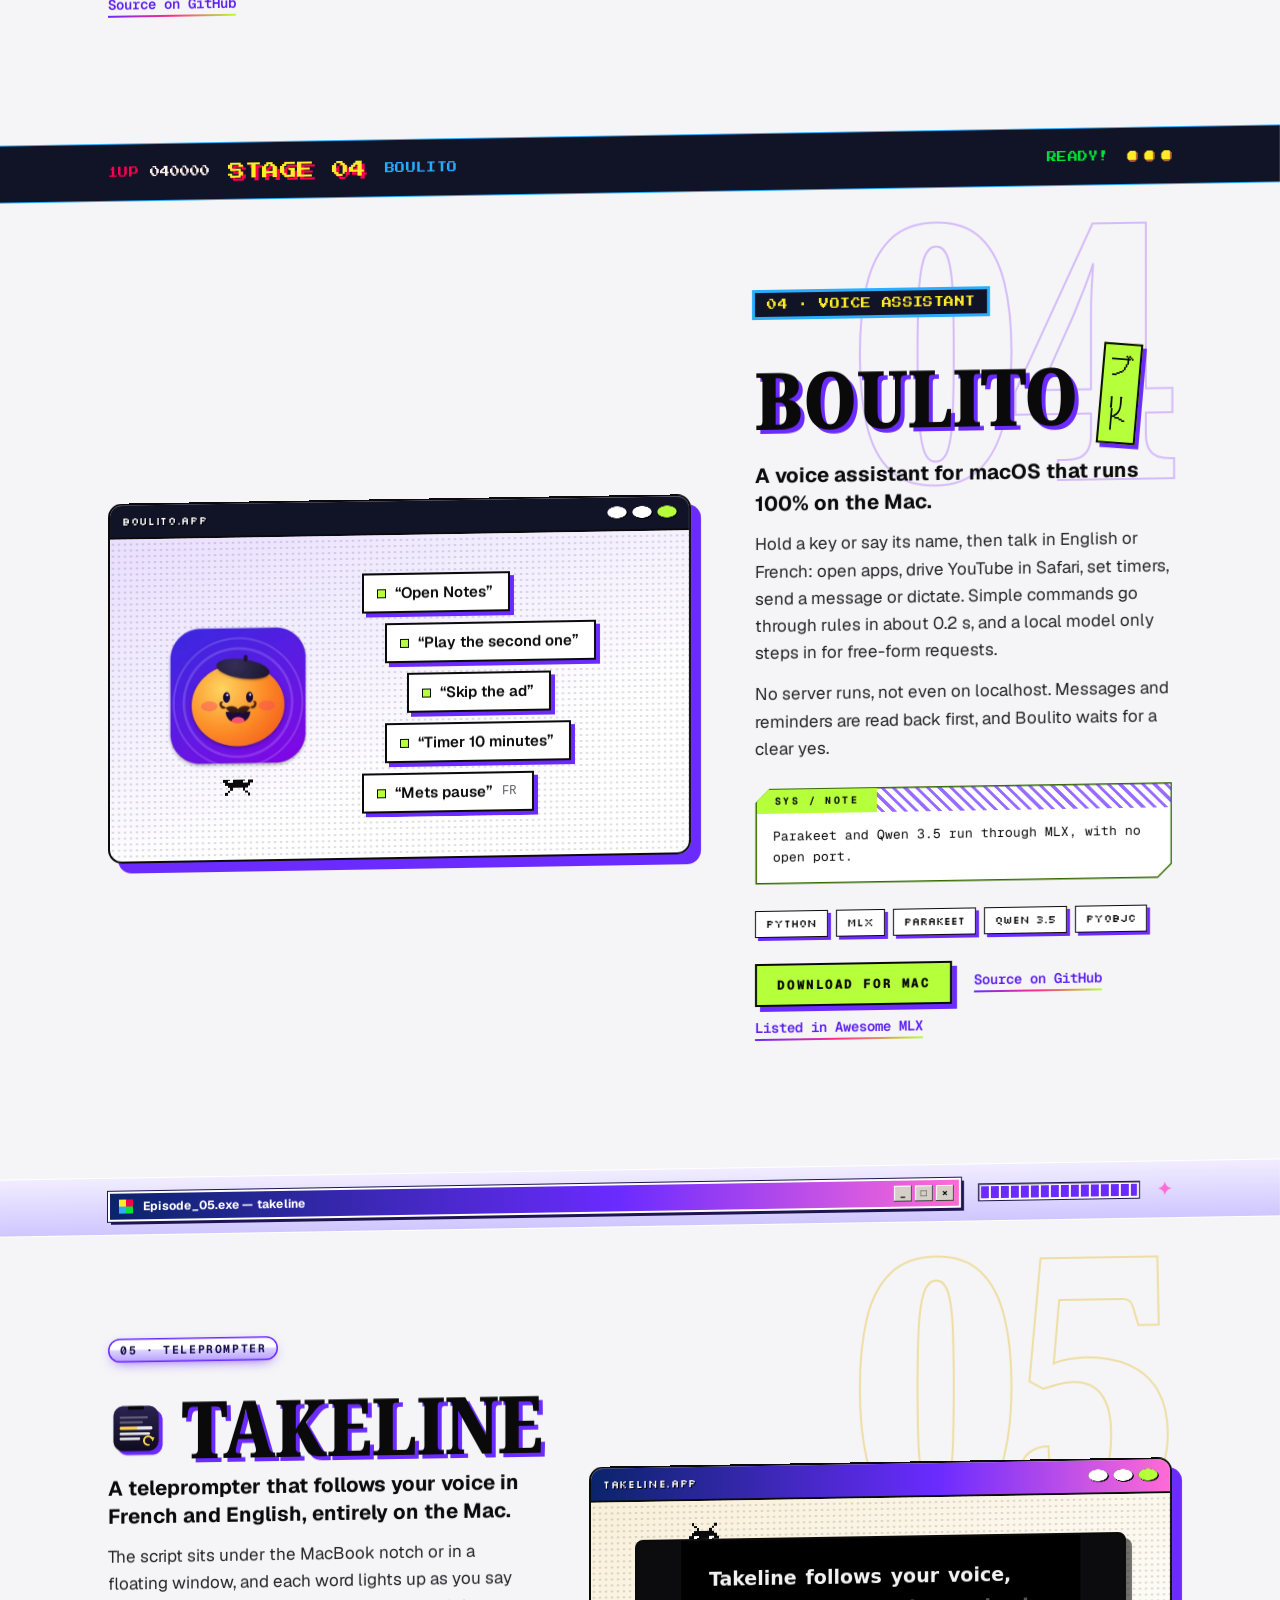
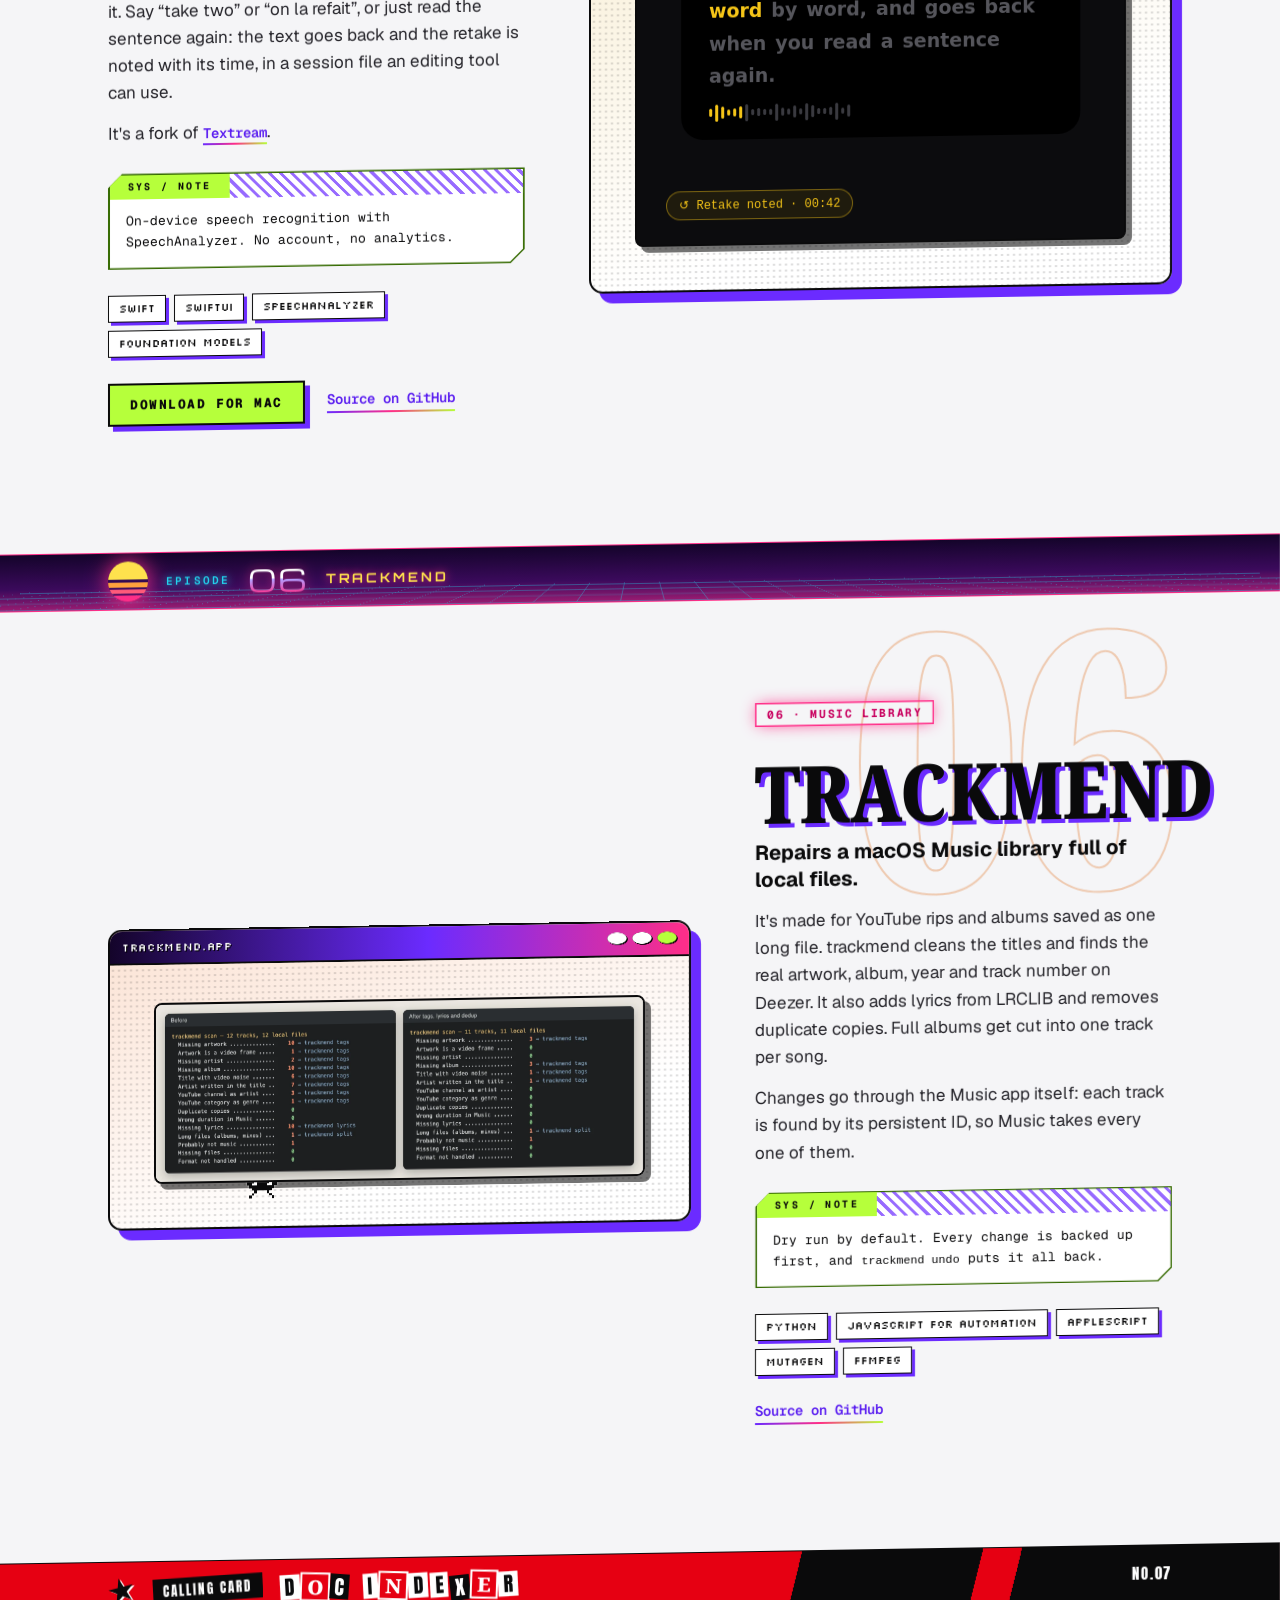
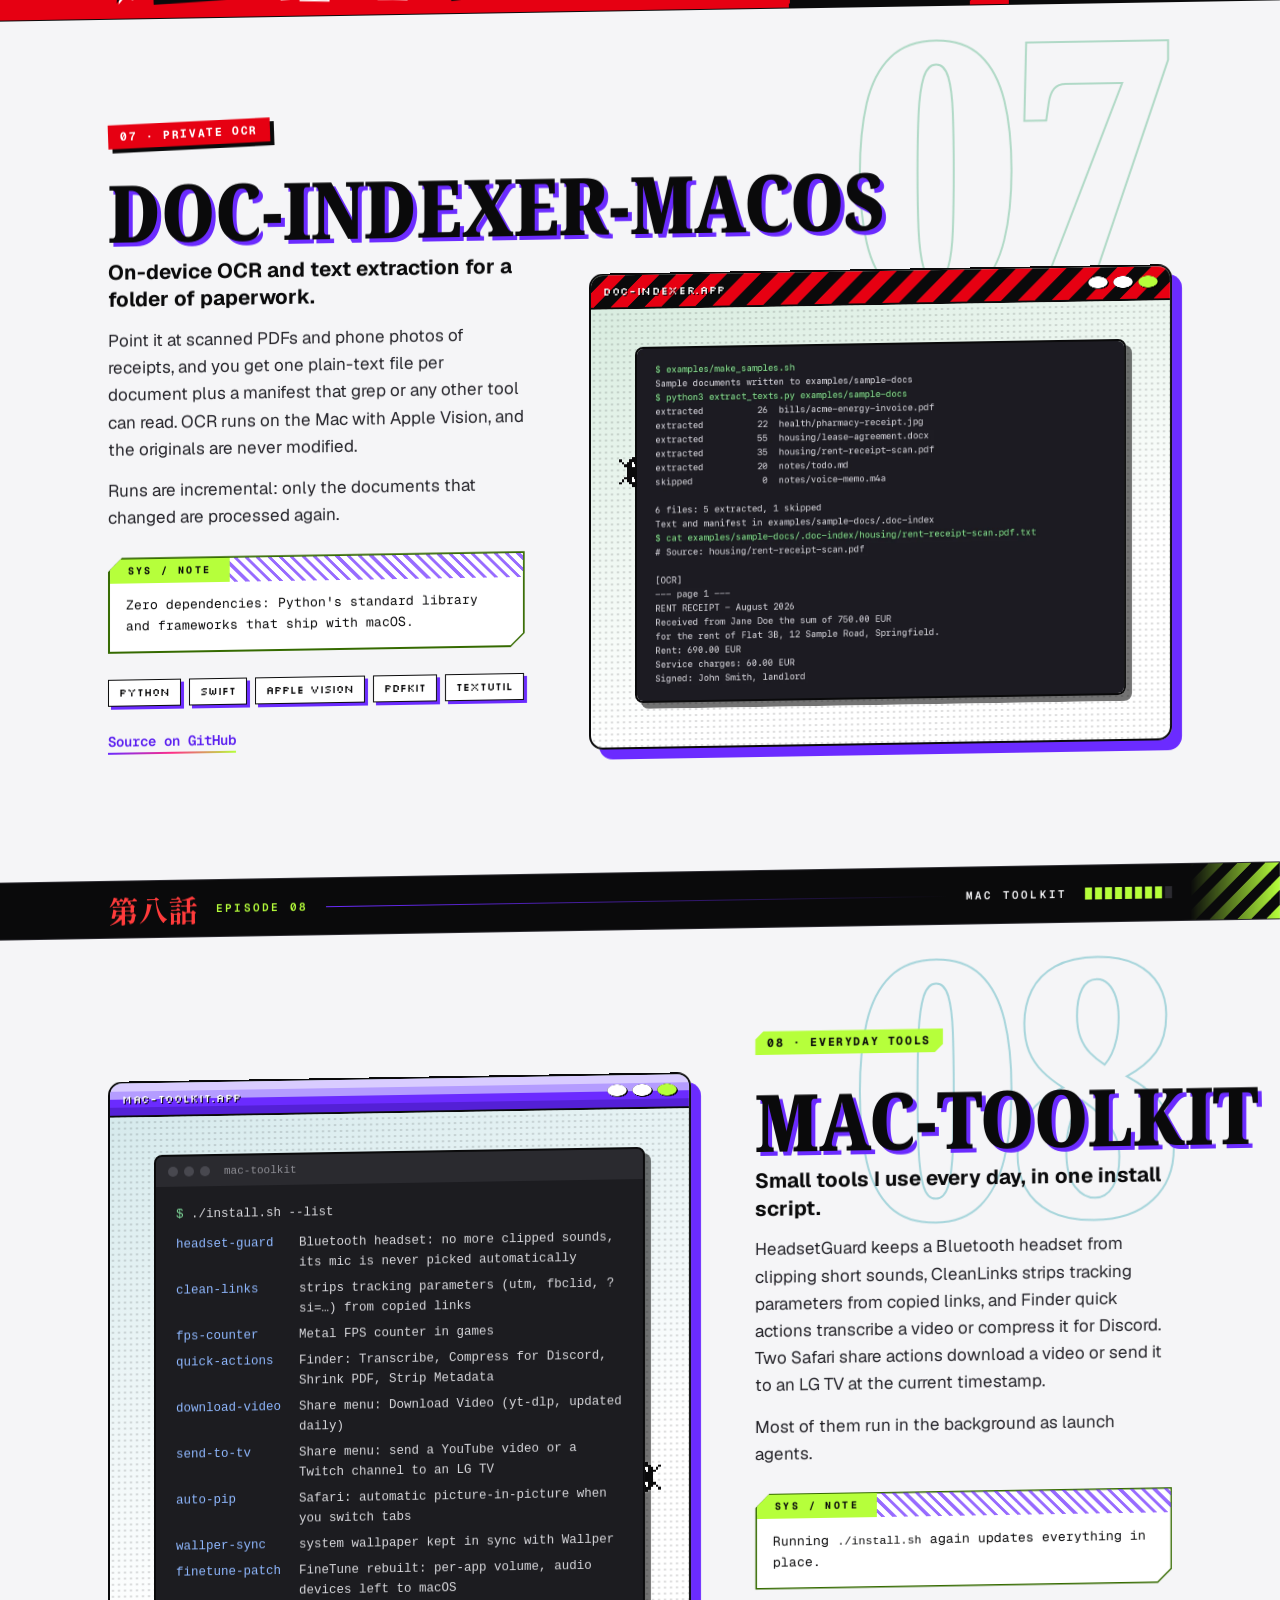
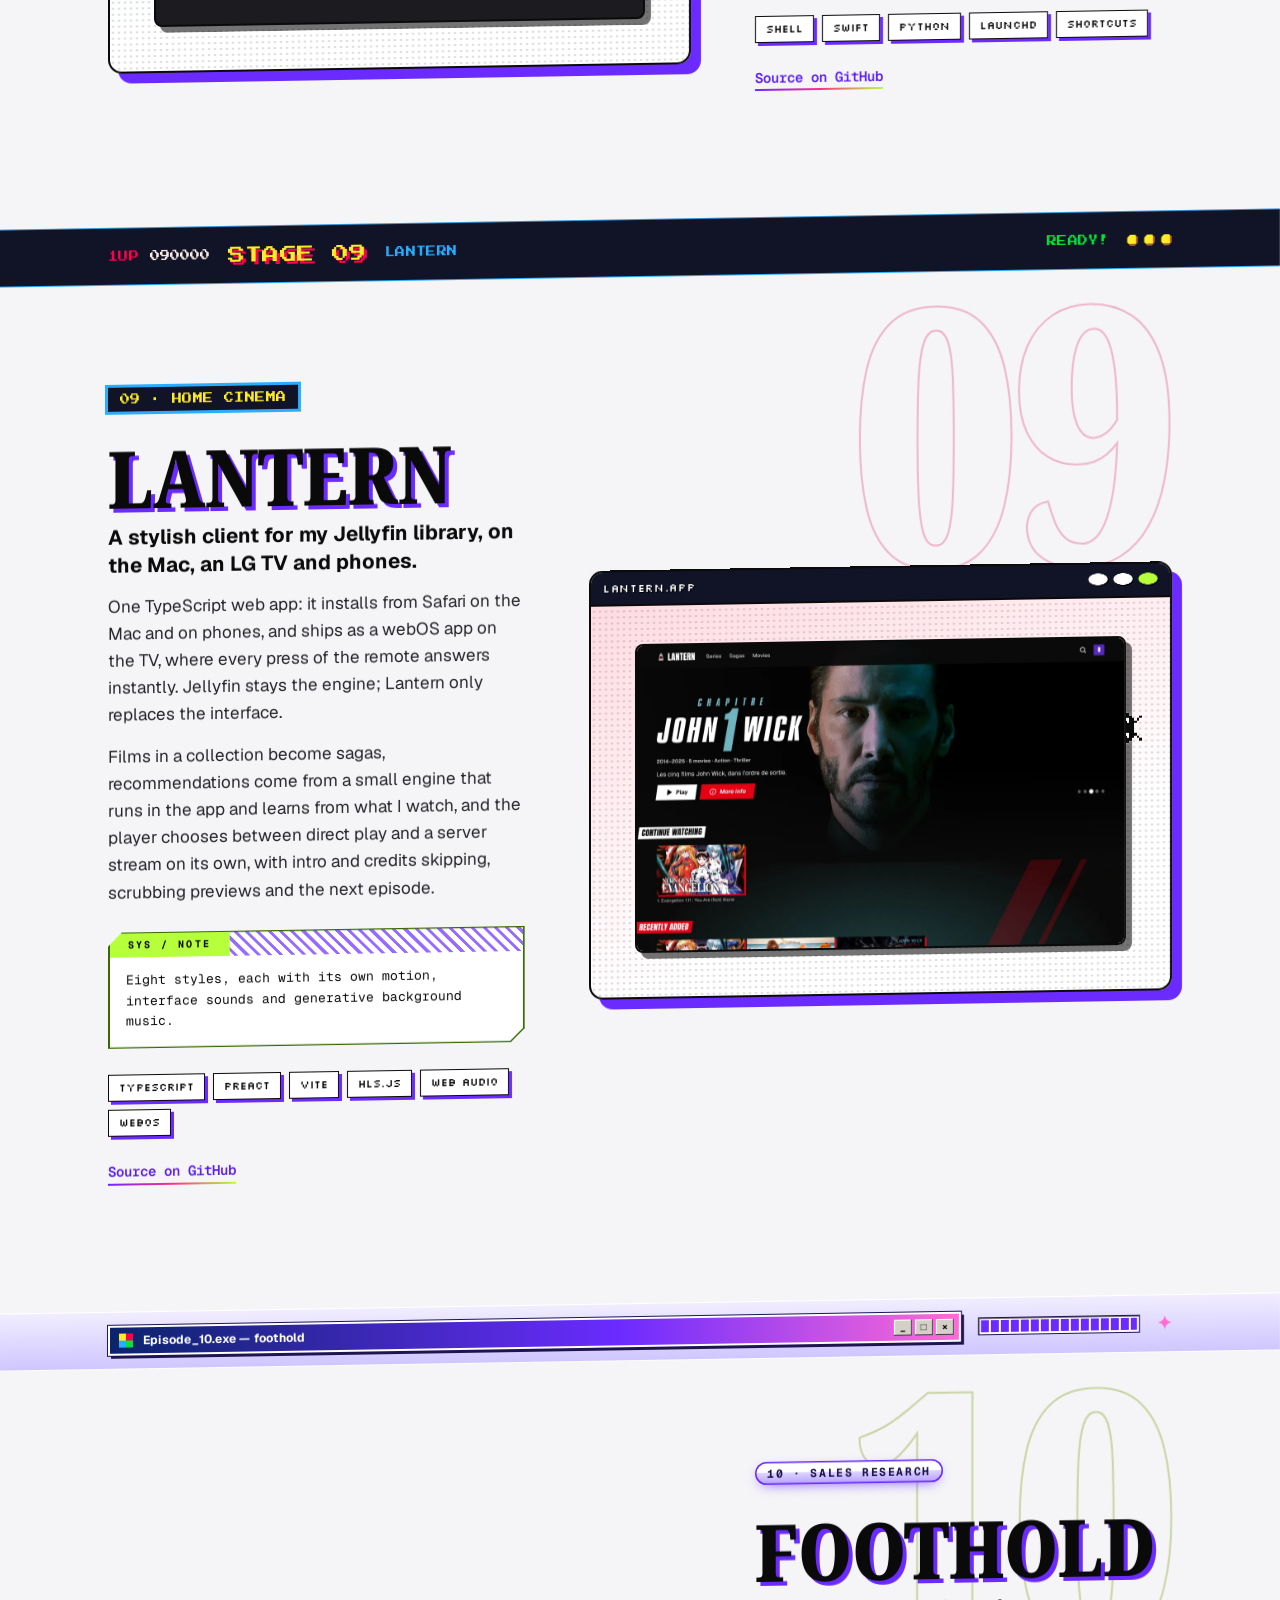
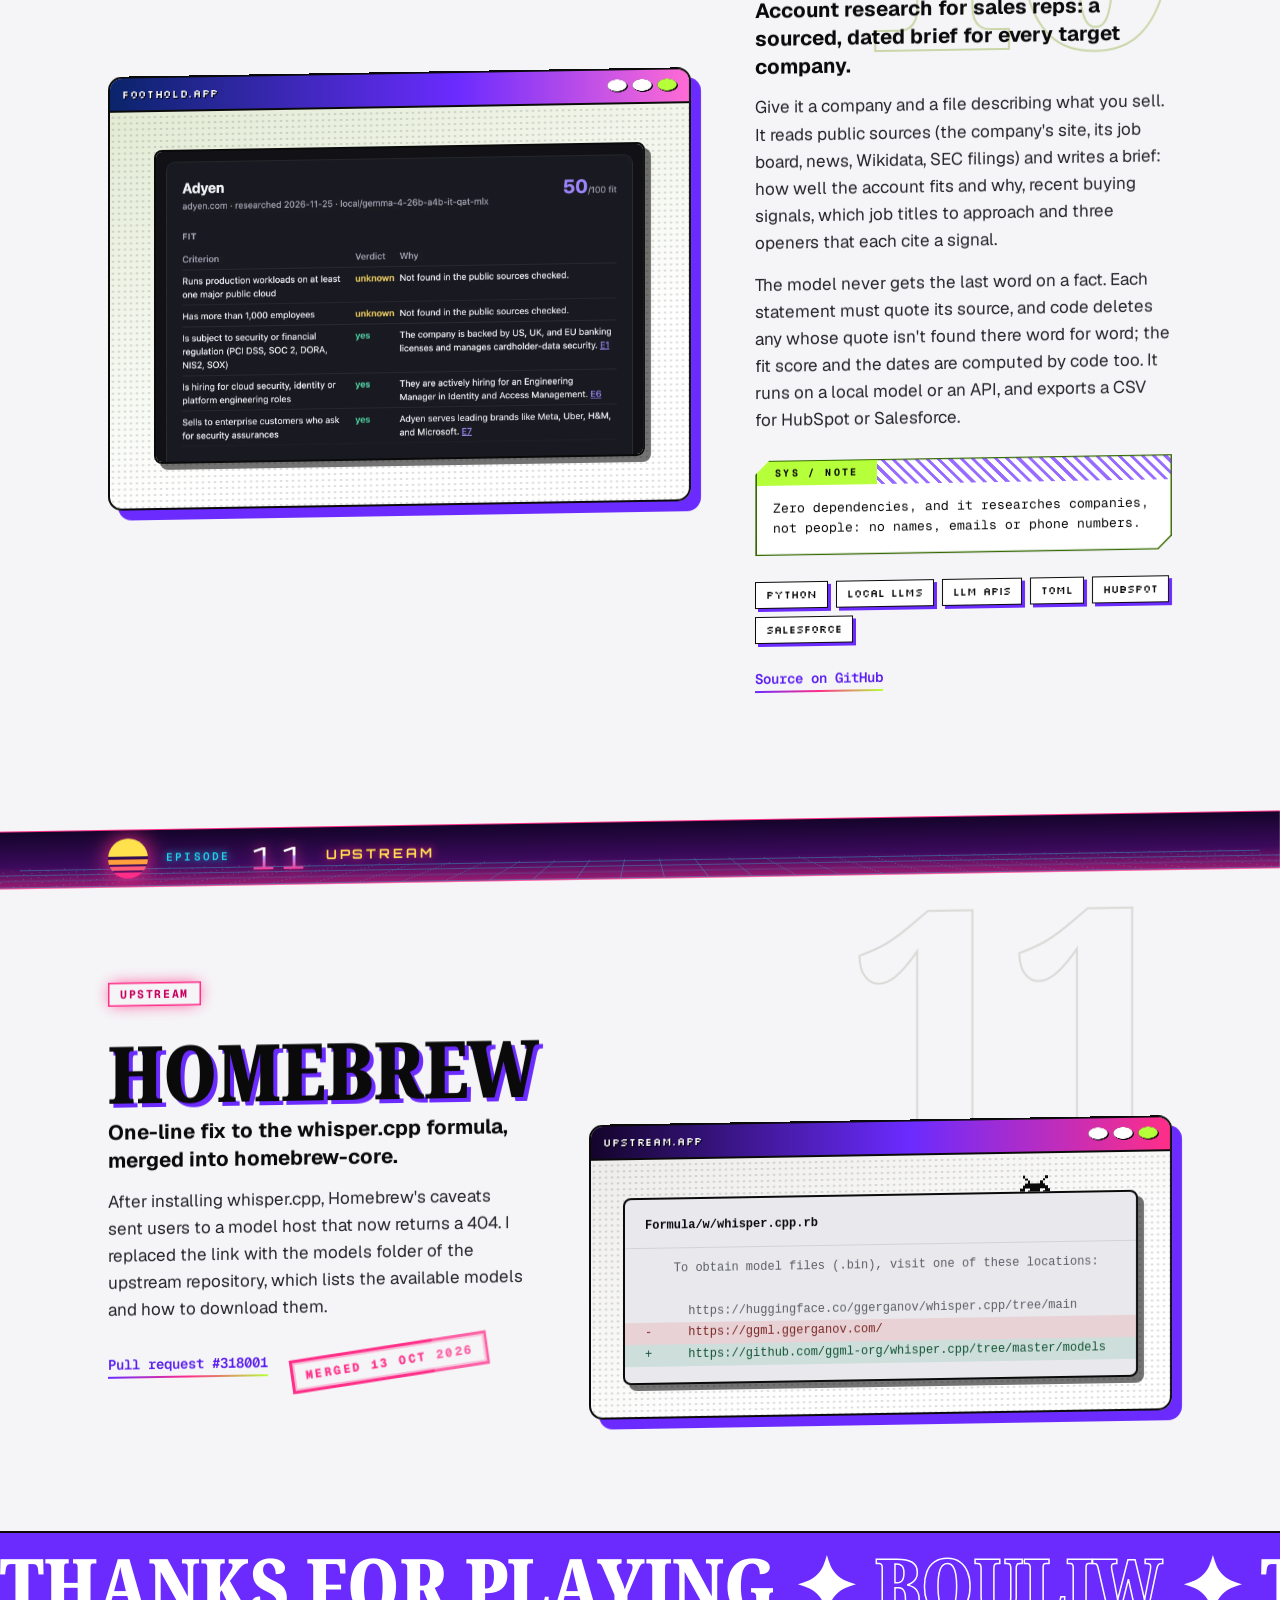
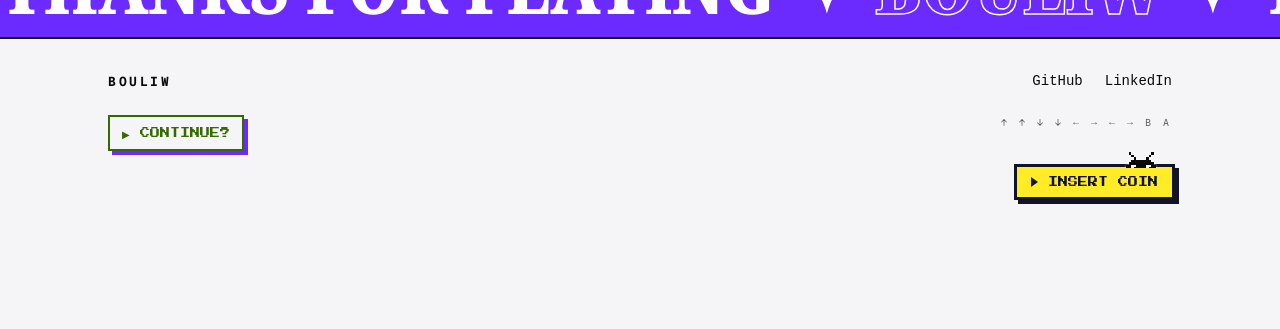
==== commit 8a0ebdec: "Vigie: maturity assessment, example assessment link" ====
--- a/index.html
+++ b/index.html
@@ -295,10 +295,10 @@
     <div class="head"><h2>Vigie</h2></div>
     <p class="tagline" data-i18n="t24">A blue team tool that turns raw logs into a report an analyst can read.</p>
     <p data-i18n="t25">Vigie reads Windows event logs (Sysmon and PowerShell included), Linux auth.log files, the macOS unified log and the activity logs of AI agents and LLM applications. It runs Sigma rules on them with its own engine and maps every alert to MITRE ATT&amp;CK offline, or to the OWASP Top 10 lists when the target is an AI system. It works on collected logs or live, from a desktop app or the terminal.</p>
-    <p data-i18n="t26">Correlation rules catch brute force, password spraying and a successful login right after a brute force. On the AI side, Vigie flags prompt injections, leaked system prompts and MCP tools whose description hides instructions for the model.</p>
+    <p data-i18n="t26">From a maturity questionnaire, even one written in your own words, Vigie shows the ATT&amp;CK and ATLAS techniques left open, the easiest path through an attack, the blind spots no rule detects and the controls to raise first.</p>
     <p class="fact" data-i18n="t27">53 Sigma rules, each one tested with positive and negative cases.</p>
-    <ul class="stack"><li>Python</li><li>Sigma</li><li>MITRE ATT&amp;CK</li><li>OWASP</li><li>EVTX</li><li>Jinja2</li></ul>
-    <p class="links"><a class="btn" href="https://github.com/Bouliw/vigie/releases/latest" data-i18n="t28b">Download for Windows and Mac</a><a class="more" href="https://bouliw.github.io/vigie/example-report.html" data-i18n="t28">Example report</a><a class="more" href="https://github.com/Bouliw/vigie" data-i18n="t13">Source on GitHub</a></p>
+    <ul class="stack"><li>Python</li><li>Sigma</li><li>MITRE ATT&amp;CK</li><li>MITRE ATLAS</li><li>OWASP</li><li>EVTX</li></ul>
+    <p class="links"><a class="btn" href="https://github.com/Bouliw/vigie/releases/latest" data-i18n="t28b">Download for Windows and Mac</a><a class="more" href="https://bouliw.github.io/vigie/example-report.html" data-i18n="t28">Example report</a><a class="more" href="https://bouliw.github.io/vigie/example-assessment.html" data-i18n="t28c">Example assessment</a><a class="more" href="https://github.com/Bouliw/vigie" data-i18n="t13">Source on GitHub</a></p>
   </div>
   <figure class="stage">
     <a class="window" href="https://bouliw.github.io/vigie/example-report.html">
